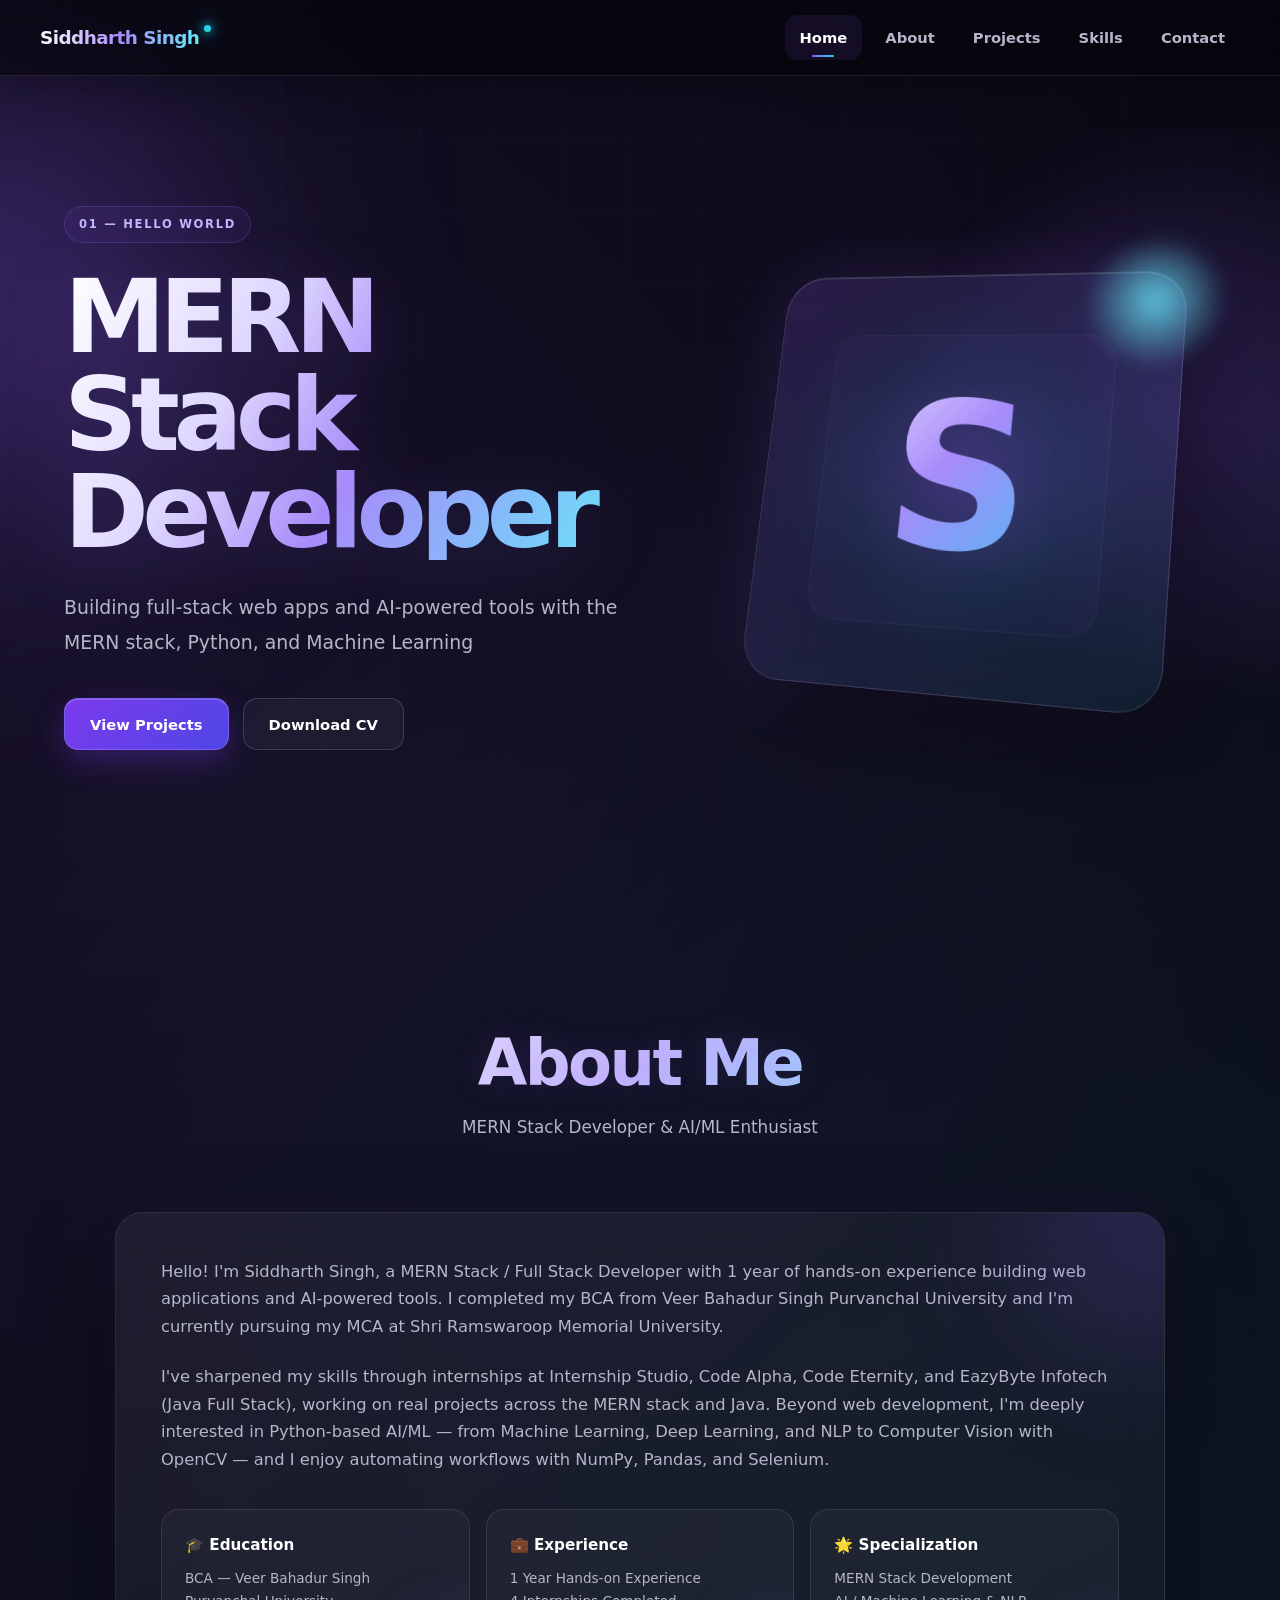
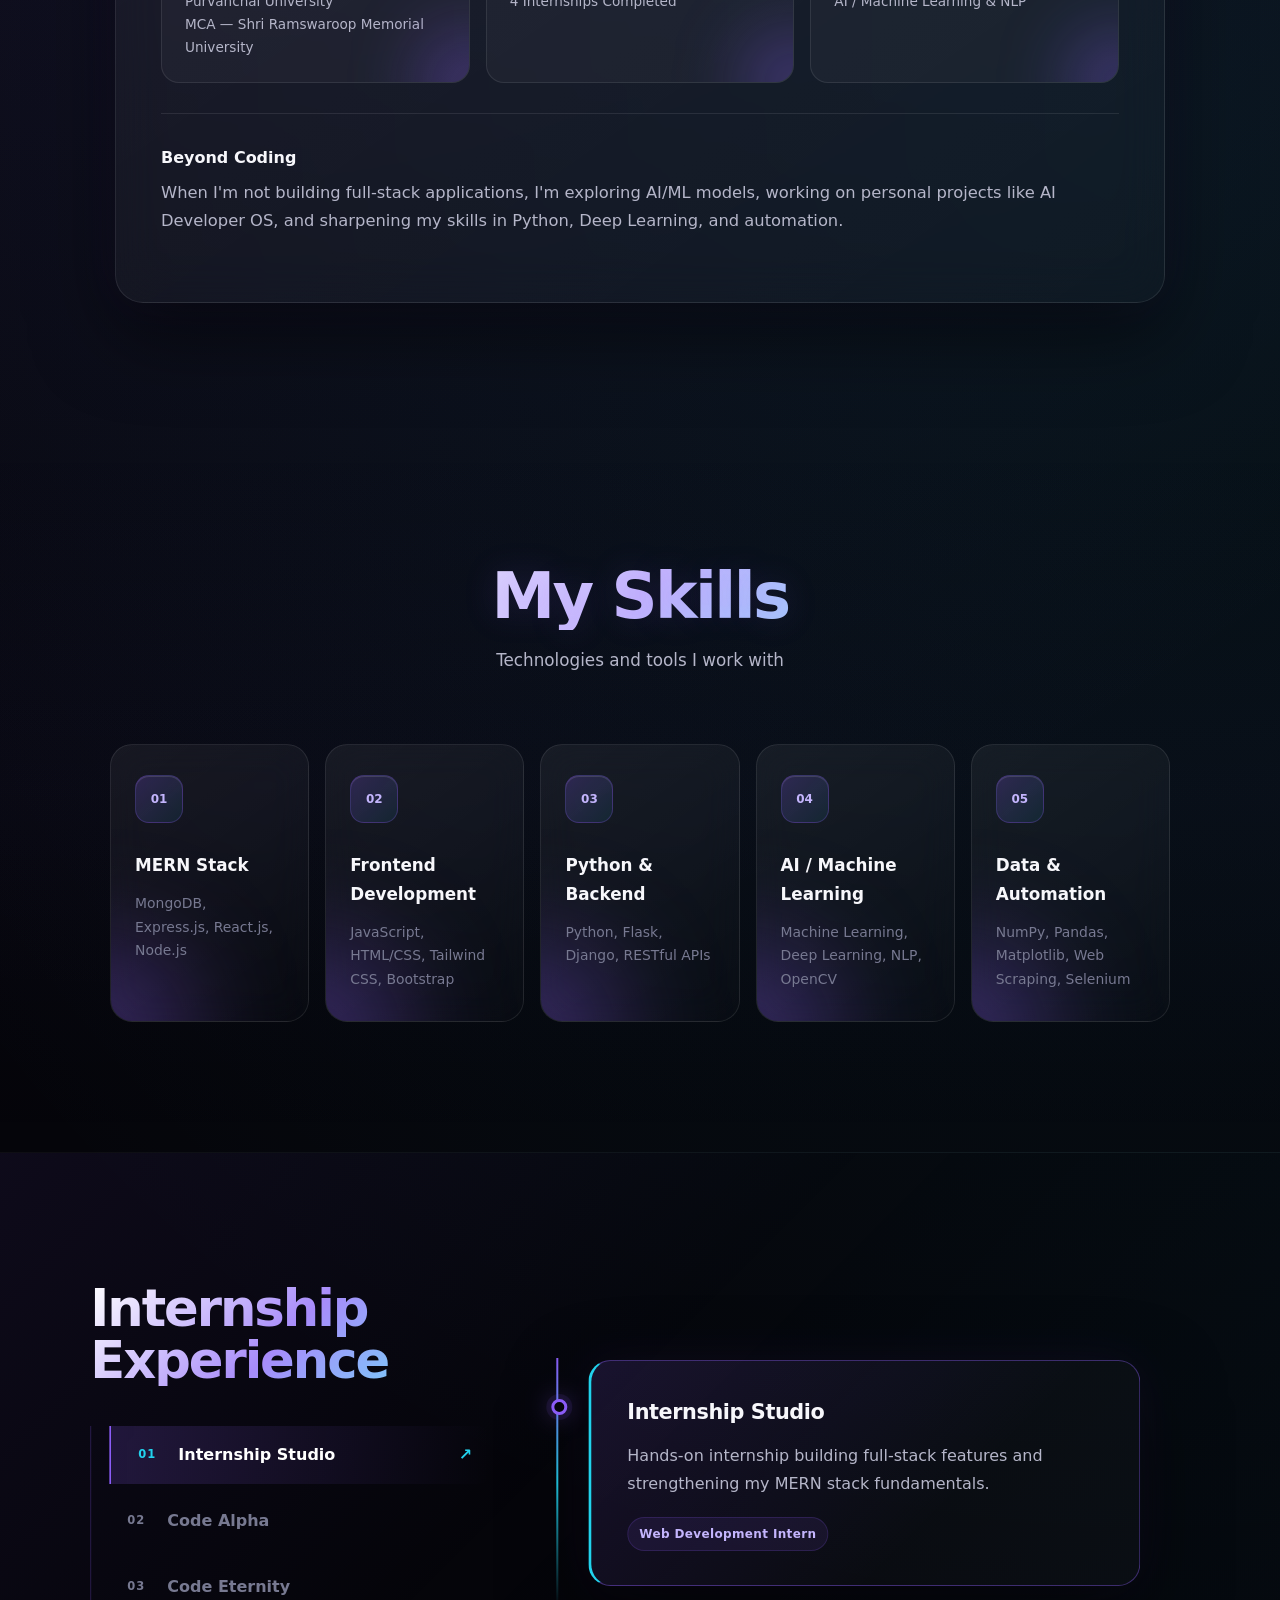
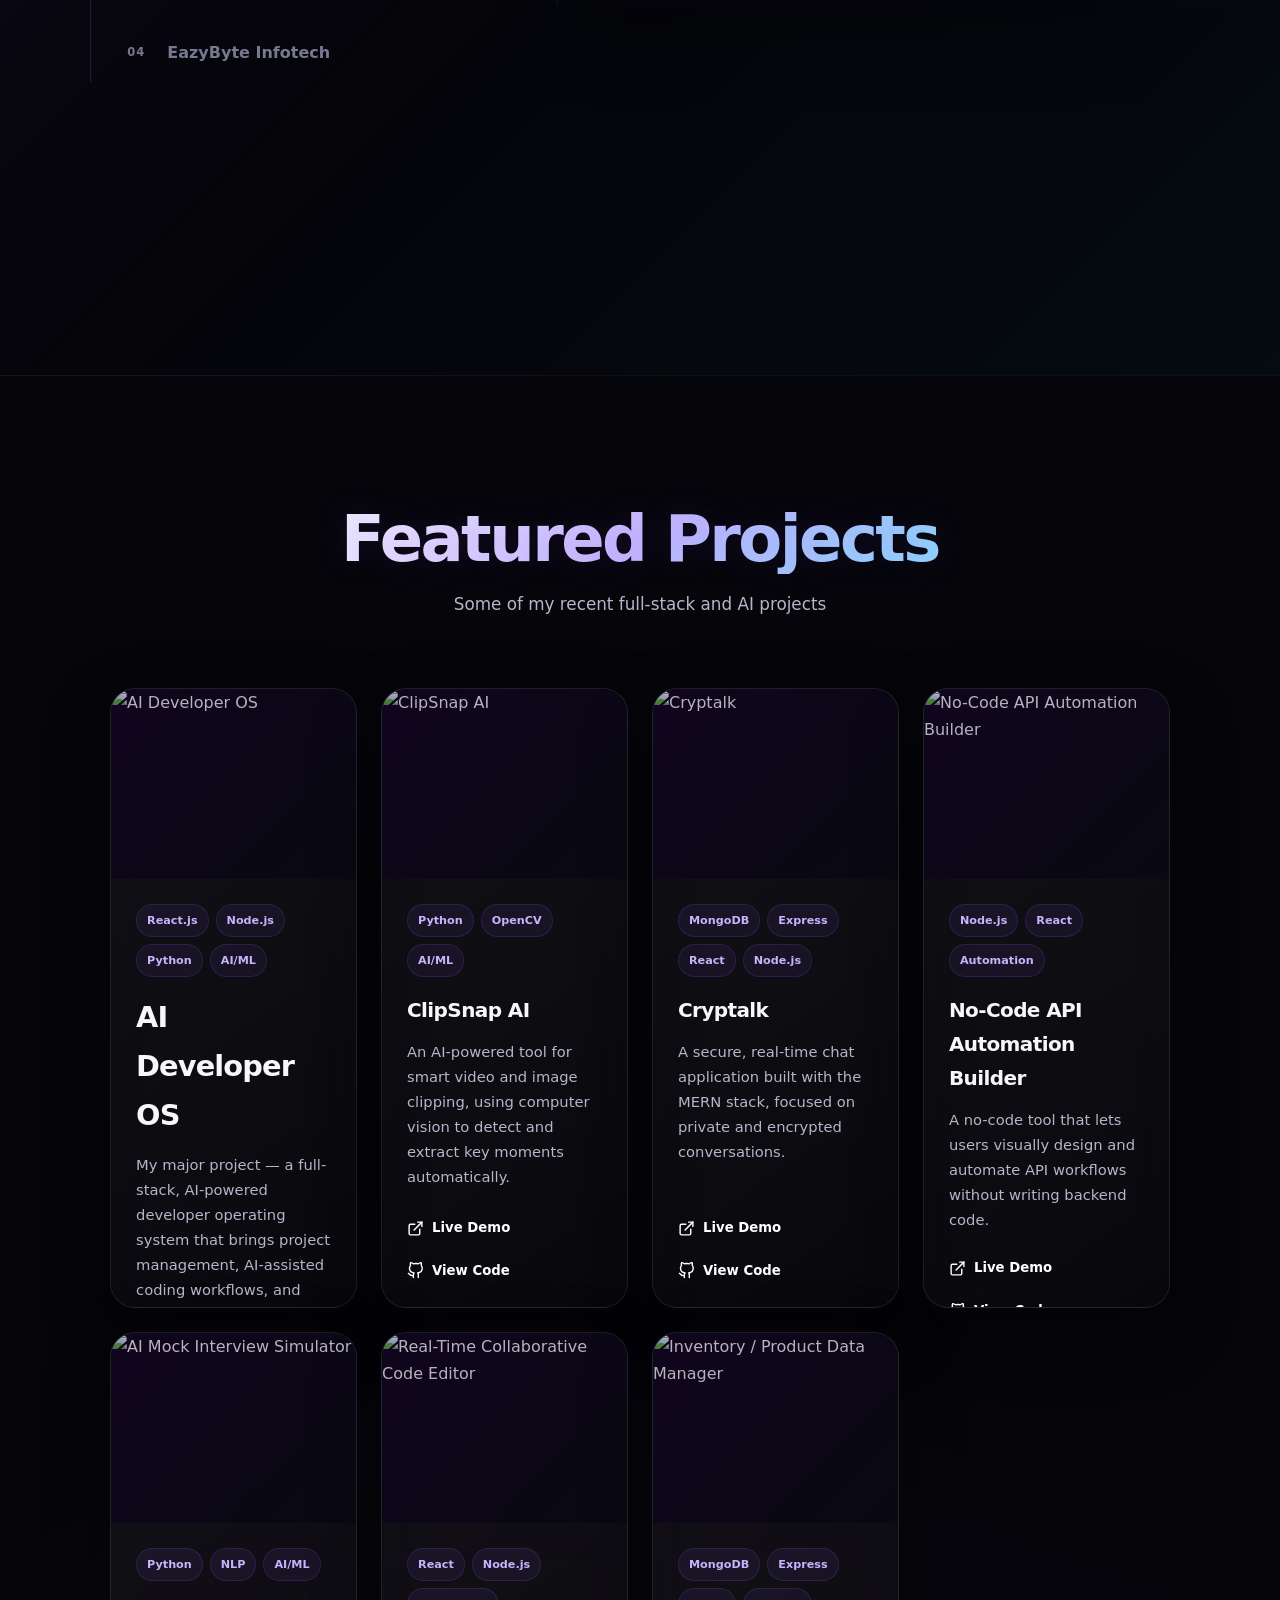
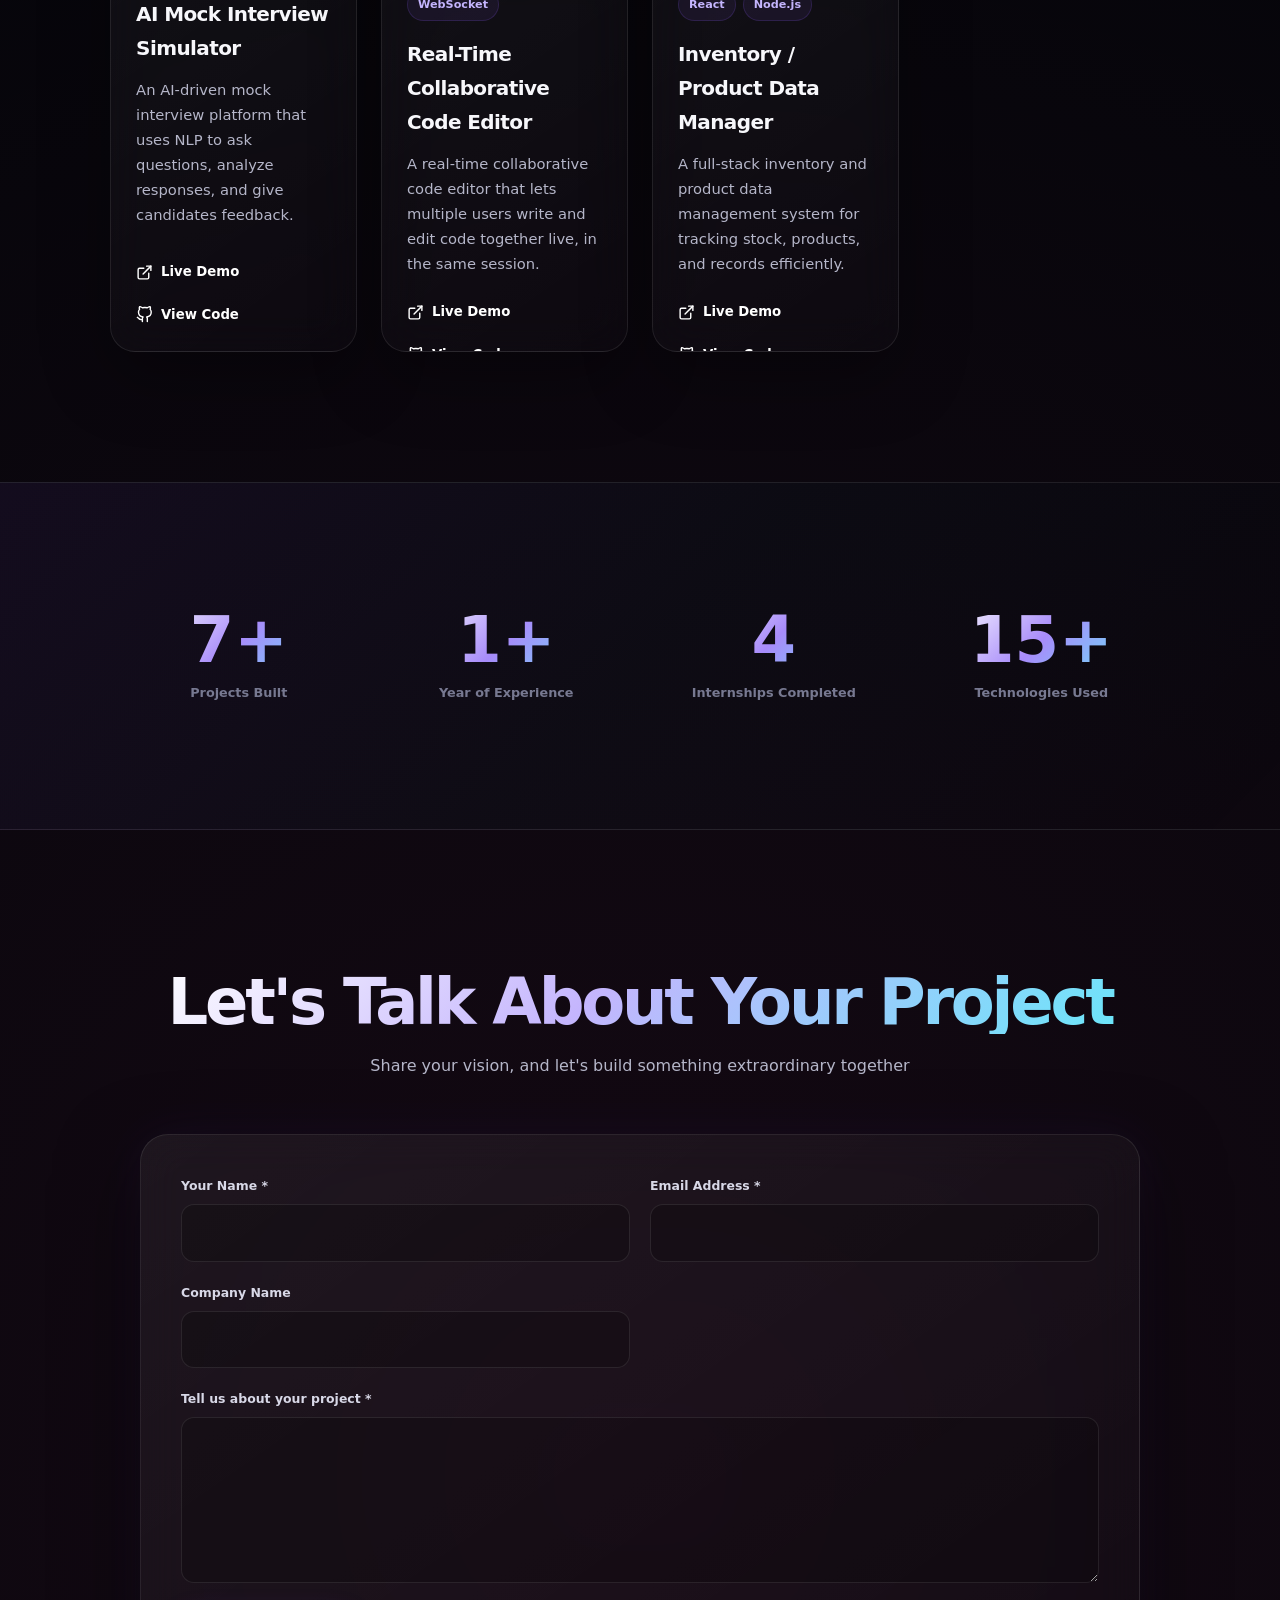
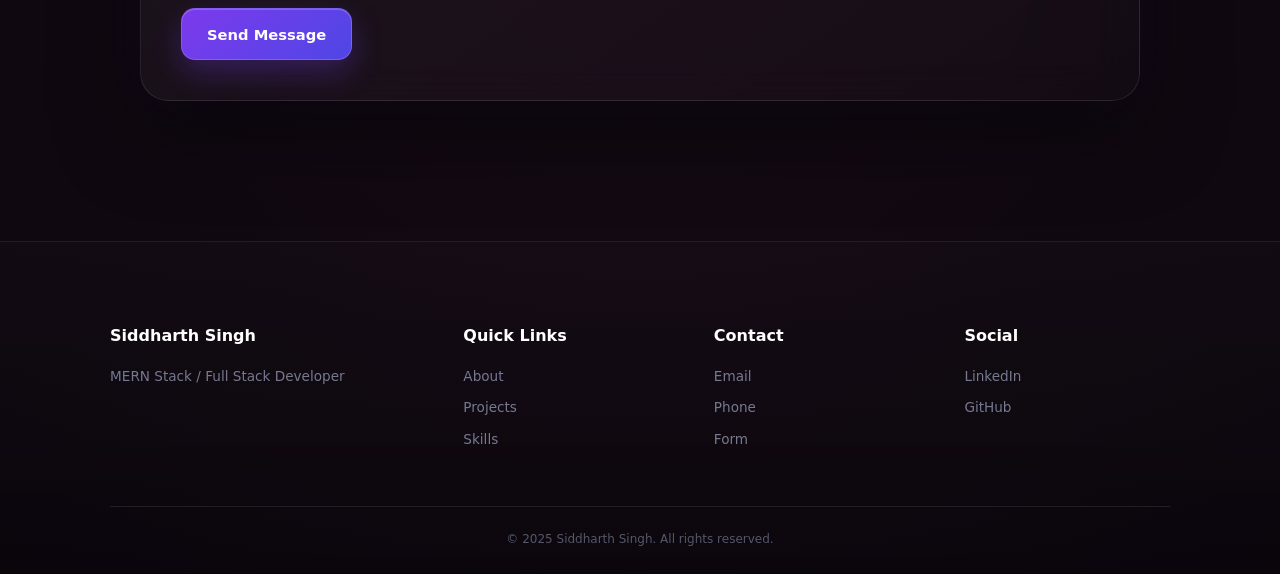
==== index.html @ 0d5cdad7 "Add files via upload" ====
<!DOCTYPE html>
<html lang="en">
<head>
    <meta charset="UTF-8">
    <meta name="viewport" content="width=device-width, initial-scale=1.0">
    <title>Siddharth Singh - MERN Stack Developer Portfolio</title>
    <link rel="stylesheet" href="styles.css">
</head>
<body>
    <!-- Navigation -->
    <nav class="navbar">
        <div class="nav-container">
            <div class="logo">Siddharth Singh</div>
            <button class="menu-toggle" id="menuToggle" aria-label="Toggle navigation menu" aria-controls="navMenu" aria-expanded="false" title="Toggle Menu">
                <span></span>
                <span></span>
                <span></span>
            </button>
            <ul class="nav-menu" id="navMenu">
                <li><a href="#home" class="nav-link">Home</a></li>
                <li><a href="#about" class="nav-link">About</a></li>
                <li><a href="#projects" class="nav-link">Projects</a></li>
                <li><a href="#skills" class="nav-link">Skills</a></li>
                <li><a href="#contact" class="nav-link">Contact</a></li>
            </ul>
        </div>
    </nav>

    <!-- Hero Section -->
    <section id="home" class="hero">
        <div class="hero-content">
            <div class="hero-text">
                <h1>MERN Stack Developer</h1>
                <p class="hero-subtitle">Building full-stack web apps and AI-powered tools with the MERN stack, Python, and Machine Learning</p>
                <div class="hero-buttons">
                    <a href="#projects" class="btn btn-primary">View Projects</a>
                    <a href="mailto:sid123singh123456@gmail.com?subject=CV%20Request" class="btn btn-secondary">Download CV</a>
                </div>
            </div>
            <div class="hero-image">
                <div class="gradient-box"></div>
            </div>
        </div>
    </section>

    <!-- About Section -->
    <section id="about" class="about">
        <div class="section-header">
            <h2>About Me</h2>
            <p>MERN Stack Developer & AI/ML Enthusiast</p>
        </div>
        <div class="about-container">
            <div class="about-content">
                <div class="about-text">
                    <p>Hello! I'm Siddharth Singh, a MERN Stack / Full Stack Developer with 1 year of hands-on experience building web applications and AI-powered tools. I completed my BCA from Veer Bahadur Singh Purvanchal University and I'm currently pursuing my MCA at Shri Ramswaroop Memorial University.</p>

                    <p>I've sharpened my skills through internships at Internship Studio, Code Alpha, Code Eternity, and EazyByte Infotech (Java Full Stack), working on real projects across the MERN stack and Java. Beyond web development, I'm deeply interested in Python-based AI/ML — from Machine Learning, Deep Learning, and NLP to Computer Vision with OpenCV — and I enjoy automating workflows with NumPy, Pandas, and Selenium.</p>

                    <div class="about-highlights">
                        <div class="highlight-item">
                            <h4>🎓 Education</h4>
                            <p>BCA — Veer Bahadur Singh Purvanchal University<br>MCA — Shri Ramswaroop Memorial University</p>
                        </div>
                        <div class="highlight-item">
                            <h4>💼 Experience</h4>
                            <p>1 Year Hands-on Experience<br>4 Internships Completed</p>
                        </div>
                        <div class="highlight-item">
                            <h4>🌟 Specialization</h4>
                            <p>MERN Stack Development<br>AI / Machine Learning & NLP</p>
                        </div>
                    </div>

                    <div class="about-interests">
                        <h4>Beyond Coding</h4>
                        <p>When I'm not building full-stack applications, I'm exploring AI/ML models, working on personal projects like AI Developer OS, and sharpening my skills in Python, Deep Learning, and automation.</p>
                    </div>
                </div>
            </div>
        </div>
    </section>

    <!-- Skills Section -->
    <section id="skills" class="services">
        <div class="section-header">
            <h2>My Skills</h2>
            <p>Technologies and tools I work with</p>
        </div>
        <div class="services-grid">
            <div class="service-card">
                <div class="service-icon">01</div>
                <h3>MERN Stack</h3>
                <p>MongoDB, Express.js, React.js, Node.js</p>
            </div>
            <div class="service-card">
                <div class="service-icon">02</div>
                <h3>Frontend Development</h3>
                <p>JavaScript, HTML/CSS, Tailwind CSS, Bootstrap</p>
            </div>
            <div class="service-card">
                <div class="service-icon">03</div>
                <h3>Python & Backend</h3>
                <p>Python, Flask, Django, RESTful APIs</p>
            </div>
            <div class="service-card">
                <div class="service-icon">04</div>
                <h3>AI / Machine Learning</h3>
                <p>Machine Learning, Deep Learning, NLP, OpenCV</p>
            </div>
            <div class="service-card">
                <div class="service-icon">05</div>
                <h3>Data & Automation</h3>
                <p>NumPy, Pandas, Matplotlib, Web Scraping, Selenium</p>
            </div>
        </div>
    </section>

    <!-- Internship Experience Section -->
    <section id="expertise" class="expertise">
        <div class="expertise-container">
            <div class="expertise-left">
                <h2>Internship Experience</h2>
                <ul class="expertise-list" aria-label="Internship companies">
                    <li class="expertise-item active" data-year="01" role="button" tabindex="0" aria-selected="true">Internship Studio</li>
                    <li class="expertise-item" data-year="02" role="button" tabindex="0" aria-selected="false">Code Alpha</li>
                    <li class="expertise-item" data-year="03" role="button" tabindex="0" aria-selected="false">Code Eternity</li>
                    <li class="expertise-item" data-year="04" role="button" tabindex="0" aria-selected="false">EazyByte Infotech</li>
                </ul>
            </div>
            <div class="expertise-right">
                <div class="timeline">
                    <div class="timeline-item active">
                        <div class="timeline-dot"></div>
                        <div class="timeline-content">
                            <h4>Internship Studio</h4>
                            <p>Hands-on internship building full-stack features and strengthening my MERN stack fundamentals.</p>
                            <span class="timeline-date">Web Development Intern</span>
                        </div>
                    </div>
                    <div class="timeline-item">
                        <div class="timeline-dot"></div>
                        <div class="timeline-content">
                            <h4>Code Alpha</h4>
                            <p>Worked on real-world tasks and projects to strengthen front-end and back-end development skills.</p>
                            <span class="timeline-date">Web Development Intern</span>
                        </div>
                    </div>
                    <div class="timeline-item">
                        <div class="timeline-dot"></div>
                        <div class="timeline-content">
                            <h4>Code Eternity</h4>
                            <p>Contributed to live projects, gaining practical experience with the MERN stack and collaborative development.</p>
                            <span class="timeline-date">Web Development Intern</span>
                        </div>
                    </div>
                    <div class="timeline-item">
                        <div class="timeline-dot"></div>
                        <div class="timeline-content">
                            <h4>EazyByte Infotech</h4>
                            <p>Worked on Java-based full stack development, gaining exposure to enterprise-style application architecture.</p>
                            <span class="timeline-date">Java Full Stack Intern</span>
                        </div>
                    </div>
                </div>
            </div>
        </div>
    </section>

    <!-- Projects Section -->
    <section id="projects" class="projects">
        <div class="section-header">
            <h2>Featured Projects</h2>
            <p>Some of my recent full-stack and AI projects</p>
        </div>
        <div class="projects-grid">
            <div class="featured-projects">
                <article class="project-card featured">
                    <div class="project-image">
                        <img src="https://placehold.co/800x600/150226/4b31b0?text=AI+Developer+OS" alt="AI Developer OS">
                    </div>
                    <div class="project-content">
                        <div class="project-tags">
                            <span class="project-tag">React.js</span>
                            <span class="project-tag">Node.js</span>
                            <span class="project-tag">Python</span>
                            <span class="project-tag">AI/ML</span>
                        </div>
                        <h3>AI Developer OS</h3>
                        <p>My major project — a full-stack, AI-powered developer operating system that brings project management, AI-assisted coding workflows, and automation tools together into one unified developer environment.</p>
                        <div class="project-links">
                            <a href="#" class="project-link">
                                <svg xmlns="http://www.w3.org/2000/svg" viewBox="0 0 24 24" fill="none" stroke="currentColor" stroke-width="2" stroke-linecap="round" stroke-linejoin="round"><path d="M18 13v6a2 2 0 0 1-2 2H5a2 2 0 0 1-2-2V8a2 2 0 0 1 2-2h6"></path><polyline points="15 3 21 3 21 9"></polyline><line x1="10" y1="14" x2="21" y2="3"></line></svg>
                                Live Demo
                            </a>
                            <a href="#" class="project-link">
                                <svg xmlns="http://www.w3.org/2000/svg" viewBox="0 0 24 24" fill="none" stroke="currentColor" stroke-width="2" stroke-linecap="round" stroke-linejoin="round"><path d="M9 19c-5 1.5-5-2.5-7-3m14 6v-3.87a3.37 3.37 0 0 0-.94-2.61c3.14-.35 6.44-1.54 6.44-7A5.44 5.44 0 0 0 20 4.77 5.07 5.07 0 0 0 19.91 1S18.73.65 16 2.48a13.38 13.38 0 0 0-7 0C6.27.65 5.09 1 5.09 1A5.07 5.07 0 0 0 5 4.77a5.44 5.44 0 0 0-1.5 3.78c0 5.42 3.3 6.61 6.44 7A3.37 3.37 0 0 0 9 18.13V22"></path></svg>
                                View Code
                            </a>
                        </div>
                    </div>
                </article>
            </div>

            <div class="regular-projects">
                <article class="project-card">
                    <div class="project-image">
                        <img src="https://placehold.co/600x400/150226/4b31b0?text=ClipSnap+AI" alt="ClipSnap AI">
                    </div>
                    <div class="project-content">
                        <div class="project-tags">
                            <span class="project-tag">Python</span>
                            <span class="project-tag">OpenCV</span>
                            <span class="project-tag">AI/ML</span>
                        </div>
                        <h3>ClipSnap AI</h3>
                        <p>An AI-powered tool for smart video and image clipping, using computer vision to detect and extract key moments automatically.</p>
                        <div class="project-links">
                            <a href="#" class="project-link">
                                <svg xmlns="http://www.w3.org/2000/svg" viewBox="0 0 24 24" fill="none" stroke="currentColor" stroke-width="2" stroke-linecap="round" stroke-linejoin="round"><path d="M18 13v6a2 2 0 0 1-2 2H5a2 2 0 0 1-2-2V8a2 2 0 0 1 2-2h6"></path><polyline points="15 3 21 3 21 9"></polyline><line x1="10" y1="14" x2="21" y2="3"></line></svg>
                                Live Demo
                            </a>
                            <a href="#" class="project-link">
                                <svg xmlns="http://www.w3.org/2000/svg" viewBox="0 0 24 24" fill="none" stroke="currentColor" stroke-width="2" stroke-linecap="round" stroke-linejoin="round"><path d="M9 19c-5 1.5-5-2.5-7-3m14 6v-3.87a3.37 3.37 0 0 0-.94-2.61c3.14-.35 6.44-1.54 6.44-7A5.44 5.44 0 0 0 20 4.77 5.07 5.07 0 0 0 19.91 1S18.73.65 16 2.48a13.38 13.38 0 0 0-7 0C6.27.65 5.09 1 5.09 1A5.07 5.07 0 0 0 5 4.77a5.44 5.44 0 0 0-1.5 3.78c0 5.42 3.3 6.61 6.44 7A3.37 3.37 0 0 0 9 18.13V22"></path></svg>
                                View Code
                            </a>
                        </div>
                    </div>
                </article>

                <article class="project-card">
                    <div class="project-image">
                        <img src="https://placehold.co/600x400/150226/4b31b0?text=Cryptalk" alt="Cryptalk">
                    </div>
                    <div class="project-content">
                        <div class="project-tags">
                            <span class="project-tag">MongoDB</span>
                            <span class="project-tag">Express</span>
                            <span class="project-tag">React</span>
                            <span class="project-tag">Node.js</span>
                        </div>
                        <h3>Cryptalk</h3>
                        <p>A secure, real-time chat application built with the MERN stack, focused on private and encrypted conversations.</p>
                        <div class="project-links">
                            <a href="#" class="project-link">
                                <svg xmlns="http://www.w3.org/2000/svg" viewBox="0 0 24 24" fill="none" stroke="currentColor" stroke-width="2" stroke-linecap="round" stroke-linejoin="round"><path d="M18 13v6a2 2 0 0 1-2 2H5a2 2 0 0 1-2-2V8a2 2 0 0 1 2-2h6"></path><polyline points="15 3 21 3 21 9"></polyline><line x1="10" y1="14" x2="21" y2="3"></line></svg>
                                Live Demo
                            </a>
                            <a href="#" class="project-link">
                                <svg xmlns="http://www.w3.org/2000/svg" viewBox="0 0 24 24" fill="none" stroke="currentColor" stroke-width="2" stroke-linecap="round" stroke-linejoin="round"><path d="M9 19c-5 1.5-5-2.5-7-3m14 6v-3.87a3.37 3.37 0 0 0-.94-2.61c3.14-.35 6.44-1.54 6.44-7A5.44 5.44 0 0 0 20 4.77 5.07 5.07 0 0 0 19.91 1S18.73.65 16 2.48a13.38 13.38 0 0 0-7 0C6.27.65 5.09 1 5.09 1A5.07 5.07 0 0 0 5 4.77a5.44 5.44 0 0 0-1.5 3.78c0 5.42 3.3 6.61 6.44 7A3.37 3.37 0 0 0 9 18.13V22"></path></svg>
                                View Code
                            </a>
                        </div>
                    </div>
                </article>

                <article class="project-card">
                    <div class="project-image">
                        <img src="https://placehold.co/600x400/150226/4b31b0?text=No-Code+API+Builder" alt="No-Code API Automation Builder">
                    </div>
                    <div class="project-content">
                        <div class="project-tags">
                            <span class="project-tag">Node.js</span>
                            <span class="project-tag">React</span>
                            <span class="project-tag">Automation</span>
                        </div>
                        <h3>No-Code API Automation Builder</h3>
                        <p>A no-code tool that lets users visually design and automate API workflows without writing backend code.</p>
                        <div class="project-links">
                            <a href="#" class="project-link">
                                <svg xmlns="http://www.w3.org/2000/svg" viewBox="0 0 24 24" fill="none" stroke="currentColor" stroke-width="2" stroke-linecap="round" stroke-linejoin="round"><path d="M18 13v6a2 2 0 0 1-2 2H5a2 2 0 0 1-2-2V8a2 2 0 0 1 2-2h6"></path><polyline points="15 3 21 3 21 9"></polyline><line x1="10" y1="14" x2="21" y2="3"></line></svg>
                                Live Demo
                            </a>
                            <a href="#" class="project-link">
                                <svg xmlns="http://www.w3.org/2000/svg" viewBox="0 0 24 24" fill="none" stroke="currentColor" stroke-width="2" stroke-linecap="round" stroke-linejoin="round"><path d="M9 19c-5 1.5-5-2.5-7-3m14 6v-3.87a3.37 3.37 0 0 0-.94-2.61c3.14-.35 6.44-1.54 6.44-7A5.44 5.44 0 0 0 20 4.77 5.07 5.07 0 0 0 19.91 1S18.73.65 16 2.48a13.38 13.38 0 0 0-7 0C6.27.65 5.09 1 5.09 1A5.07 5.07 0 0 0 5 4.77a5.44 5.44 0 0 0-1.5 3.78c0 5.42 3.3 6.61 6.44 7A3.37 3.37 0 0 0 9 18.13V22"></path></svg>
                                View Code
                            </a>
                        </div>
                    </div>
                </article>

                <article class="project-card">
                    <div class="project-image">
                        <img src="https://placehold.co/600x400/150226/4b31b0?text=AI+Mock+Interview" alt="AI Mock Interview Simulator">
                    </div>
                    <div class="project-content">
                        <div class="project-tags">
                            <span class="project-tag">Python</span>
                            <span class="project-tag">NLP</span>
                            <span class="project-tag">AI/ML</span>
                        </div>
                        <h3>AI Mock Interview Simulator</h3>
                        <p>An AI-driven mock interview platform that uses NLP to ask questions, analyze responses, and give candidates feedback.</p>
                        <div class="project-links">
                            <a href="#" class="project-link">
                                <svg xmlns="http://www.w3.org/2000/svg" viewBox="0 0 24 24" fill="none" stroke="currentColor" stroke-width="2" stroke-linecap="round" stroke-linejoin="round"><path d="M18 13v6a2 2 0 0 1-2 2H5a2 2 0 0 1-2-2V8a2 2 0 0 1 2-2h6"></path><polyline points="15 3 21 3 21 9"></polyline><line x1="10" y1="14" x2="21" y2="3"></line></svg>
                                Live Demo
                            </a>
                            <a href="#" class="project-link">
                                <svg xmlns="http://www.w3.org/2000/svg" viewBox="0 0 24 24" fill="none" stroke="currentColor" stroke-width="2" stroke-linecap="round" stroke-linejoin="round"><path d="M9 19c-5 1.5-5-2.5-7-3m14 6v-3.87a3.37 3.37 0 0 0-.94-2.61c3.14-.35 6.44-1.54 6.44-7A5.44 5.44 0 0 0 20 4.77 5.07 5.07 0 0 0 19.91 1S18.73.65 16 2.48a13.38 13.38 0 0 0-7 0C6.27.65 5.09 1 5.09 1A5.07 5.07 0 0 0 5 4.77a5.44 5.44 0 0 0-1.5 3.78c0 5.42 3.3 6.61 6.44 7A3.37 3.37 0 0 0 9 18.13V22"></path></svg>
                                View Code
                            </a>
                        </div>
                    </div>
                </article>

                <article class="project-card">
                    <div class="project-image">
                        <img src="https://placehold.co/600x400/150226/4b31b0?text=Collab+Code+Editor" alt="Real-Time Collaborative Code Editor">
                    </div>
                    <div class="project-content">
                        <div class="project-tags">
                            <span class="project-tag">React</span>
                            <span class="project-tag">Node.js</span>
                            <span class="project-tag">WebSocket</span>
                        </div>
                        <h3>Real-Time Collaborative Code Editor</h3>
                        <p>A real-time collaborative code editor that lets multiple users write and edit code together live, in the same session.</p>
                        <div class="project-links">
                            <a href="#" class="project-link">
                                <svg xmlns="http://www.w3.org/2000/svg" viewBox="0 0 24 24" fill="none" stroke="currentColor" stroke-width="2" stroke-linecap="round" stroke-linejoin="round"><path d="M18 13v6a2 2 0 0 1-2 2H5a2 2 0 0 1-2-2V8a2 2 0 0 1 2-2h6"></path><polyline points="15 3 21 3 21 9"></polyline><line x1="10" y1="14" x2="21" y2="3"></line></svg>
                                Live Demo
                            </a>
                            <a href="#" class="project-link">
                                <svg xmlns="http://www.w3.org/2000/svg" viewBox="0 0 24 24" fill="none" stroke="currentColor" stroke-width="2" stroke-linecap="round" stroke-linejoin="round"><path d="M9 19c-5 1.5-5-2.5-7-3m14 6v-3.87a3.37 3.37 0 0 0-.94-2.61c3.14-.35 6.44-1.54 6.44-7A5.44 5.44 0 0 0 20 4.77 5.07 5.07 0 0 0 19.91 1S18.73.65 16 2.48a13.38 13.38 0 0 0-7 0C6.27.65 5.09 1 5.09 1A5.07 5.07 0 0 0 5 4.77a5.44 5.44 0 0 0-1.5 3.78c0 5.42 3.3 6.61 6.44 7A3.37 3.37 0 0 0 9 18.13V22"></path></svg>
                                View Code
                            </a>
                        </div>
                    </div>
                </article>

                <article class="project-card">
                    <div class="project-image">
                        <img src="https://placehold.co/600x400/150226/4b31b0?text=Inventory+Manager" alt="Inventory / Product Data Manager">
                    </div>
                    <div class="project-content">
                        <div class="project-tags">
                            <span class="project-tag">MongoDB</span>
                            <span class="project-tag">Express</span>
                            <span class="project-tag">React</span>
                            <span class="project-tag">Node.js</span>
                        </div>
                        <h3>Inventory / Product Data Manager</h3>
                        <p>A full-stack inventory and product data management system for tracking stock, products, and records efficiently.</p>
                        <div class="project-links">
                            <a href="#" class="project-link">
                                <svg xmlns="http://www.w3.org/2000/svg" viewBox="0 0 24 24" fill="none" stroke="currentColor" stroke-width="2" stroke-linecap="round" stroke-linejoin="round"><path d="M18 13v6a2 2 0 0 1-2 2H5a2 2 0 0 1-2-2V8a2 2 0 0 1 2-2h6"></path><polyline points="15 3 21 3 21 9"></polyline><line x1="10" y1="14" x2="21" y2="3"></line></svg>
                                Live Demo
                            </a>
                            <a href="#" class="project-link">
                                <svg xmlns="http://www.w3.org/2000/svg" viewBox="0 0 24 24" fill="none" stroke="currentColor" stroke-width="2" stroke-linecap="round" stroke-linejoin="round"><path d="M9 19c-5 1.5-5-2.5-7-3m14 6v-3.87a3.37 3.37 0 0 0-.94-2.61c3.14-.35 6.44-1.54 6.44-7A5.44 5.44 0 0 0 20 4.77 5.07 5.07 0 0 0 19.91 1S18.73.65 16 2.48a13.38 13.38 0 0 0-7 0C6.27.65 5.09 1 5.09 1A5.07 5.07 0 0 0 5 4.77a5.44 5.44 0 0 0-1.5 3.78c0 5.42 3.3 6.61 6.44 7A3.37 3.37 0 0 0 9 18.13V22"></path></svg>
                                View Code
                            </a>
                        </div>
                    </div>
                </article>
            </div>
        </div>
    </section>

    <!-- Stats Section -->
    <section class="stats">
        <div class="stats-container">
            <div class="stat-item">
                <h3>7+</h3>
                <p>Projects Built</p>
            </div>
            <div class="stat-item">
                <h3>1+</h3>
                <p>Year of Experience</p>
            </div>
            <div class="stat-item">
                <h3>4</h3>
                <p>Internships Completed</p>
            </div>
            <div class="stat-item">
                <h3>15+</h3>
                <p>Technologies Used</p>
            </div>
        </div>
    </section>

    <!-- Contact Section -->
    <section id="contact" class="contact">
        <div class="contact-container">
            <div class="contact-header">
                <h2>Let's Talk About Your Project</h2>
                <p>Share your vision, and let's build something extraordinary together</p>
            </div>
            <form class="contact-form" id="contactForm">
                <div class="form-group">
                    <label for="name">Your Name *</label>
                    <input type="text" id="name" name="name" required>
                </div>
                <div class="form-group">
                    <label for="email">Email Address *</label>
                    <input type="email" id="email" name="email" required>
                </div>
                <div class="form-group">
                    <label for="company">Company Name</label>
                    <input type="text" id="company" name="company">
                </div>
                <div class="form-group full">
                    <label for="message">Tell us about your project *</label>
                    <textarea id="message" name="message" rows="5" required></textarea>
                </div>
                <button type="submit" class="btn btn-primary">Send Message</button>
            </form>
        </div>
    </section>

    <!-- Footer -->
    <footer class="footer">
        <div class="footer-content">
            <div class="footer-section">
                <h4>Siddharth Singh</h4>
                <p>MERN Stack / Full Stack Developer</p>
            </div>
            <div class="footer-section">
                <h4>Quick Links</h4>
                <ul>
                    <li><a href="#about">About</a></li>
                    <li><a href="#projects">Projects</a></li>
                    <li><a href="#skills">Skills</a></li>
                </ul>
            </div>
            <div class="footer-section">
                <h4>Contact</h4>
                <ul>
                    <li><a href="mailto:sid123singh123456@gmail.com">Email</a></li>
                    <li><a href="tel:+916393256255">Phone</a></li>
                    <li><a href="#contact">Form</a></li>
                </ul>
            </div>
            <div class="footer-section">
                <h4>Social</h4>
                <ul>
                    <li><a href="https://linkedin.com/in/siddharth-singh2989123" target="_blank" rel="noopener noreferrer">LinkedIn</a></li>
                    <li><a href="https://github.com/siddharthsingh123456" target="_blank" rel="noopener noreferrer">GitHub</a></li>
                </ul>
            </div>
        </div>
        <div class="footer-bottom">
            <p>&copy; 2025 Siddharth Singh. All rights reserved.</p>
        </div>
    </footer>

    <!-- Scroll to Top Button -->
    <button class="scroll-to-top" id="scrollToTop">↑</button>

    <script src="script.js"></script>
</body>
</html>
---- styles.css ----
/* =========================================================
   SIDDHARTH SINGH — 3D DEVELOPER PORTFOLIO
   Premium dark glass / futuristic developer aesthetic
   Works directly with the supplied index.html + script.js
   ========================================================= */

/* =========================
   1. ROOT / DESIGN SYSTEM
   ========================= */

:root {
    --bg: #05050a;
    --bg-soft: #090912;
    --surface: rgba(15, 15, 27, 0.72);
    --surface-solid: #10101b;
    --surface-light: rgba(255, 255, 255, 0.055);

    --text: #f7f7fb;
    --text-soft: #b5b6c9;
    --text-muted: #777991;

    --primary: #8b5cf6;
    --primary-light: #a78bfa;
    --secondary: #22d3ee;
    --accent: #ec4899;

    --border: rgba(255, 255, 255, 0.09);
    --border-light: rgba(255, 255, 255, 0.15);

    --glow-purple: rgba(139, 92, 246, 0.35);
    --glow-cyan: rgba(34, 211, 238, 0.25);
    --glow-pink: rgba(236, 72, 153, 0.2);

    --shadow-lg:
        0 30px 80px rgba(0, 0, 0, 0.55),
        0 0 50px rgba(139, 92, 246, 0.08);

    --radius-sm: 12px;
    --radius-md: 20px;
    --radius-lg: 28px;

    --nav-height: 76px;

    --font:
        Inter,
        ui-sans-serif,
        system-ui,
        -apple-system,
        BlinkMacSystemFont,
        "Segoe UI",
        sans-serif;
}

/* =========================
   2. RESET
   ========================= */

* {
    margin: 0;
    padding: 0;
    box-sizing: border-box;
}

html {
    scroll-behavior: smooth;
    scroll-padding-top: 90px;
    overflow-x: hidden;
}

body {
    font-family: var(--font);
    background:
        radial-gradient(
            circle at 10% 10%,
            rgba(139, 92, 246, 0.13),
            transparent 30%
        ),
        radial-gradient(
            circle at 90% 25%,
            rgba(34, 211, 238, 0.08),
            transparent 28%
        ),
        radial-gradient(
            circle at 50% 90%,
            rgba(236, 72, 153, 0.07),
            transparent 28%
        ),
        var(--bg);

    color: var(--text);
    min-height: 100vh;
    overflow-x: hidden;
    line-height: 1.7;
}

body::before {
    content: "";
    position: fixed;
    inset: 0;
    pointer-events: none;
    z-index: -1;

    background-image:
        linear-gradient(
            rgba(255, 255, 255, 0.025) 1px,
            transparent 1px
        ),
        linear-gradient(
            90deg,
            rgba(255, 255, 255, 0.025) 1px,
            transparent 1px
        );

    background-size: 70px 70px;

    mask-image: linear-gradient(
        to bottom,
        black,
        transparent 90%
    );
}

body::after {
    content: "";
    position: fixed;
    width: 420px;
    height: 420px;
    top: 10%;
    left: -220px;

    border-radius: 50%;
    background: var(--glow-purple);
    filter: blur(130px);

    pointer-events: none;
    z-index: -1;

    animation: ambientFloat 12s ease-in-out infinite alternate;
}

::selection {
    background: rgba(139, 92, 246, 0.4);
    color: white;
}

a {
    color: inherit;
    text-decoration: none;
}

button,
input,
textarea {
    font: inherit;
}

button {
    cursor: pointer;
}

img {
    display: block;
    width: 100%;
    max-width: 100%;
}

/* =========================
   3. GLOBAL SECTION
   ========================= */

section {
    position: relative;
    width: 100%;
}

.section-header {
    width: min(1100px, 90%);
    margin: 0 auto 70px;
    text-align: center;
}

.section-header h2 {
    font-size: clamp(2rem, 5vw, 4rem);
    line-height: 1.05;
    font-weight: 800;
    letter-spacing: -0.04em;

    background: linear-gradient(
        135deg,
        #ffffff 10%,
        #c4b5fd 50%,
        #67e8f9 100%
    );

    -webkit-background-clip: text;
    background-clip: text;
    color: transparent;

    text-shadow:
        0 0 35px rgba(139, 92, 246, 0.15);
}

.section-header p {
    margin-top: 16px;
    color: var(--text-soft);
    font-size: 1.05rem;
}

/* =========================
   4. NAVBAR
   ========================= */

.navbar {
    position: fixed;
    top: 0;
    left: 0;
    width: 100%;
    height: var(--nav-height);

    z-index: 1000;

    background: rgba(5, 5, 10, 0.58);
    backdrop-filter: blur(22px);
    -webkit-backdrop-filter: blur(22px);

    border-bottom: 1px solid var(--border);

    box-shadow:
        0 10px 40px rgba(0, 0, 0, 0.25);
}

.nav-container {
    width: min(1200px, calc(100% - 32px));
    height: 100%;
    margin: auto;

    display: flex;
    align-items: center;
    justify-content: space-between;
}

.logo {
    position: relative;

    flex-shrink: 0;

    font-size: 1.15rem;
    font-weight: 800;
    letter-spacing: -0.03em;

    background: linear-gradient(
        90deg,
        #ffffff,
        #a78bfa,
        #67e8f9
    );

    -webkit-background-clip: text;
    background-clip: text;
    color: transparent;
}

.logo::after {
    content: "";
    position: absolute;

    width: 7px;
    height: 7px;

    right: -12px;
    top: 3px;

    border-radius: 50%;
    background: var(--secondary);

    box-shadow:
        0 0 10px var(--secondary),
        0 0 20px var(--secondary);

    animation: pulseDot 2s infinite;
}

.nav-menu {
    display: flex;
    align-items: center;
    gap: 8px;

    list-style: none;
}

.nav-link {
    position: relative;
    display: block;

    padding: 10px 15px;

    color: var(--text-soft);
    font-size: 0.92rem;
    font-weight: 600;

    border-radius: 12px;

    transition:
        color 0.3s ease,
        background 0.3s ease,
        transform 0.3s ease;
}

.nav-link::before {
    content: "";
    position: absolute;

    left: 50%;
    bottom: 3px;

    width: 0;
    height: 2px;

    transform: translateX(-50%);

    background: linear-gradient(
        90deg,
        var(--primary),
        var(--secondary)
    );

    border-radius: 10px;

    transition: width 0.3s ease;
}

.nav-link:hover,
.nav-link.active {
    color: white;
    background: rgba(139, 92, 246, 0.09);
}

.nav-link:hover::before,
.nav-link.active::before {
    width: 22px;
}

.nav-link:focus-visible,
.menu-toggle:focus-visible {
    outline: 2px solid var(--secondary);
    outline-offset: 3px;
}

.menu-toggle {
    display: none;

    flex-shrink: 0;

    width: 45px;
    height: 45px;

    border: 1px solid var(--border);
    border-radius: 12px;

    background: rgba(255, 255, 255, 0.04);

    flex-direction: column;
    align-items: center;
    justify-content: center;
    gap: 5px;
}

.menu-toggle span {
    width: 21px;
    height: 2px;

    border-radius: 5px;

    background: white;

    transition: transform 0.3s ease;
}

.menu-toggle.active span:nth-child(1) {
    transform: translateY(7px) rotate(45deg);
}

.menu-toggle.active span:nth-child(2) {
    opacity: 0;
}

.menu-toggle.active span:nth-child(3) {
    transform: translateY(-7px) rotate(-45deg);
}

/* =========================
   5. HERO
   ========================= */

.hero {
    min-height: 100vh;

    display: flex;
    align-items: center;

    padding:
        calc(var(--nav-height) + 80px)
        5%
        100px;

    overflow: hidden;
}

.hero::before {
    content: "";
    position: absolute;

    width: 650px;
    height: 650px;

    right: -250px;
    top: 10%;

    border-radius: 50%;

    background:
        radial-gradient(
            circle,
            rgba(139, 92, 246, 0.25),
            transparent 65%
        );

    filter: blur(15px);

    animation: heroOrb 9s ease-in-out infinite alternate;
}

.hero-content {
    width: min(1200px, 100%);
    margin: auto;

    display: grid;
    grid-template-columns: 1.05fr 0.95fr;
    align-items: center;
    gap: 70px;
}

.hero-text {
    position: relative;
    z-index: 2;
}

.hero-text::before {
    content: "01 — HELLO WORLD";

    display: inline-flex;

    padding: 8px 14px;
    margin-bottom: 25px;

    border: 1px solid rgba(139, 92, 246, 0.25);
    border-radius: 100px;

    background: rgba(139, 92, 246, 0.07);

    color: #c4b5fd;

    font-size: 0.72rem;
    font-weight: 800;
    letter-spacing: 0.15em;
}

.hero h1 {
    max-width: 850px;

    font-size: clamp(3.3rem, 8vw, 7.4rem);
    line-height: 0.95;

    font-weight: 900;
    letter-spacing: -0.065em;

    background:
        linear-gradient(
            120deg,
            #ffffff 0%,
            #ddd6fe 32%,
            #a78bfa 55%,
            #67e8f9 100%
        );

    -webkit-background-clip: text;
    background-clip: text;
    color: transparent;

    filter:
        drop-shadow(0 15px 35px rgba(139, 92, 246, 0.18));
}

.hero-subtitle {
    max-width: 680px;

    margin-top: 30px;

    color: var(--text-soft);

    font-size: clamp(1rem, 2vw, 1.18rem);
    line-height: 1.85;
}

.hero-buttons {
    display: flex;
    flex-wrap: wrap;
    gap: 14px;

    margin-top: 38px;
}

/* =========================
   BUTTONS
   ========================= */

.btn {
    position: relative;

    display: inline-flex;
    align-items: center;
    justify-content: center;

    min-height: 52px;

    padding: 0 25px;

    border-radius: 14px;

    font-weight: 700;
    font-size: 0.92rem;

    overflow: hidden;

    transition:
        transform 0.3s ease,
        box-shadow 0.3s ease,
        border-color 0.3s ease;
}

.btn::before {
    content: "";

    position: absolute;
    inset: -2px;

    background: linear-gradient(
        120deg,
        transparent,
        rgba(255, 255, 255, 0.22),
        transparent
    );

    transform: translateX(-120%);

    transition: transform 0.6s ease;
}

.btn:hover::before {
    transform: translateX(120%);
}

.btn:hover {
    transform: translateY(-4px);
}

.btn-primary {
    color: white;

    border: 1px solid rgba(167, 139, 250, 0.4);

    background:
        linear-gradient(
            135deg,
            #7c3aed,
            #4f46e5
        );

    box-shadow:
        0 12px 30px rgba(124, 58, 237, 0.3),
        inset 0 1px 0 rgba(255, 255, 255, 0.18);
}

.btn-primary:hover {
    box-shadow:
        0 20px 50px rgba(124, 58, 237, 0.42),
        0 0 30px rgba(139, 92, 246, 0.25);
}

.btn-secondary {
    color: white;

    border: 1px solid var(--border-light);

    background: rgba(255, 255, 255, 0.045);

    backdrop-filter: blur(12px);
}

.btn-secondary:hover {
    border-color: rgba(103, 232, 249, 0.4);

    box-shadow:
        0 15px 40px rgba(34, 211, 238, 0.12);
}

/* =========================
   HERO 3D VISUAL
   ========================= */

.hero-image {
    position: relative;

    min-height: 510px;

    display: flex;
    align-items: center;
    justify-content: center;

    perspective: 1200px;
}

.hero-image::before {
    content: "";

    position: absolute;

    width: 360px;
    height: 360px;

    border-radius: 50%;

    background:
        radial-gradient(
            circle,
            rgba(139, 92, 246, 0.35),
            rgba(34, 211, 238, 0.08) 45%,
            transparent 70%
        );

    filter: blur(15px);

    animation:
        orbPulse 5s ease-in-out infinite,
        orbRotate 15s linear infinite;
}

.gradient-box {
    position: relative;

    width: min(430px, 85vw);
    aspect-ratio: 1;

    border-radius: 42px;

    transform:
        rotateY(-18deg)
        rotateX(12deg)
        rotateZ(2deg);

    background:
        linear-gradient(
            135deg,
            rgba(139, 92, 246, 0.2),
            rgba(34, 211, 238, 0.08)
        );

    border: 1px solid rgba(255, 255, 255, 0.12);

    box-shadow:
        30px 35px 80px rgba(0, 0, 0, 0.55),
        0 0 80px rgba(139, 92, 246, 0.2),
        inset 0 1px 0 rgba(255, 255, 255, 0.15);

    backdrop-filter: blur(20px);

    transform-style: preserve-3d;

    animation: floatingCard 7s ease-in-out infinite;
}

.gradient-box::before {
    content: "S";

    position: absolute;

    inset: 15%;

    display: flex;
    align-items: center;
    justify-content: center;

    border-radius: 30px;

    font-size: clamp(8rem, 17vw, 13rem);
    font-weight: 900;

    color: transparent;

    background:
        linear-gradient(
            135deg,
            #ffffff,
            #a78bfa 45%,
            #22d3ee
        );

    -webkit-background-clip: text;
    background-clip: text;

    border: 1px solid rgba(255, 255, 255, 0.05);

    box-shadow:
        inset 0 0 70px rgba(139, 92, 246, 0.08);
}

.gradient-box::after {
    content: "";

    position: absolute;

    width: 140px;
    height: 140px;

    right: -40px;
    top: -40px;

    border-radius: 50%;

    background:
        radial-gradient(
            circle,
            rgba(103, 232, 249, 0.8),
            transparent 70%
        );

    filter: blur(8px);

    transform: translateZ(80px);

    animation: smallOrb 4s ease-in-out infinite alternate;
}

/* =========================
   6. ABOUT
   ========================= */

.about {
    padding: 130px 5%;
}

.about-container {
    width: min(1050px, 92%);
    margin: auto;
}

.about-content {
    position: relative;

    padding: 45px;

    border: 1px solid var(--border);
    border-radius: var(--radius-lg);

    background:
        linear-gradient(
            145deg,
            rgba(255, 255, 255, 0.055),
            rgba(255, 255, 255, 0.018)
        );

    backdrop-filter: blur(22px);

    box-shadow: var(--shadow-lg);

    transform-style: preserve-3d;

    overflow: hidden;
}

.about-content::before {
    content: "";

    position: absolute;

    width: 260px;
    height: 260px;

    right: -120px;
    top: -120px;

    border-radius: 50%;

    background: rgba(139, 92, 246, 0.18);

    filter: blur(70px);
}

.about-text p {
    color: var(--text-soft);
    font-size: 1.02rem;

    margin-bottom: 22px;
}

.about-highlights {
    display: grid;
    grid-template-columns: repeat(3, 1fr);

    gap: 16px;

    margin-top: 35px;
}

.highlight-item {
    position: relative;

    padding: 23px;

    border-radius: 18px;

    background: rgba(255, 255, 255, 0.035);
    border: 1px solid var(--border);

    transition:
        transform 0.35s ease,
        border-color 0.35s ease,
        background 0.35s ease;

    overflow: hidden;
}

.highlight-item::before {
    content: "";

    position: absolute;

    width: 100px;
    height: 100px;

    right: -50px;
    bottom: -50px;

    border-radius: 50%;

    background: var(--glow-purple);
    filter: blur(35px);
}

.highlight-item:hover {
    transform:
        translateY(-8px)
        rotateX(3deg);

    border-color: rgba(139, 92, 246, 0.35);

    background: rgba(139, 92, 246, 0.07);
}

.highlight-item h4 {
    margin-bottom: 8px;

    font-size: 0.95rem;
    color: white;
}

.highlight-item p {
    margin: 0;

    font-size: 0.85rem;
    line-height: 1.7;
}

.about-interests {
    margin-top: 30px;

    padding-top: 30px;

    border-top: 1px solid var(--border);
}

.about-interests h4 {
    margin-bottom: 8px;
}

/* =========================
   7. SKILLS
   ========================= */

.services {
    padding: 130px 5%;

    background:
        linear-gradient(
            180deg,
            transparent,
            rgba(139, 92, 246, 0.025),
            transparent
        );
}

.services-grid {
    width: min(1150px, 92%);
    margin: auto;

    display: grid;
    grid-template-columns: repeat(5, 1fr);

    gap: 16px;
}

.service-card {
    position: relative;

    min-height: 250px;

    padding: 30px 24px;

    border: 1px solid var(--border);
    border-radius: 22px;

    background:
        linear-gradient(
            145deg,
            rgba(255, 255, 255, 0.06),
            rgba(255, 255, 255, 0.015)
        );

    backdrop-filter: blur(18px);

    overflow: hidden;

    transform-style: preserve-3d;

    transition:
        transform 0.45s cubic-bezier(0.2, 0.8, 0.2, 1),
        border-color 0.3s ease,
        box-shadow 0.4s ease;
}

.service-card::before {
    content: "";

    position: absolute;

    width: 180px;
    height: 180px;

    left: -100px;
    bottom: -100px;

    border-radius: 50%;

    background: var(--glow-purple);

    filter: blur(55px);

    transition: transform 0.5s ease;
}

.service-card::after {
    content: "";

    position: absolute;

    inset: 0;

    background:
        linear-gradient(
            120deg,
            transparent 20%,
            rgba(255, 255, 255, 0.08),
            transparent 80%
        );

    transform: translateX(-120%);

    transition: transform 0.7s ease;
}

.service-card:hover {
    transform:
        translateY(-14px)
        rotateX(5deg)
        rotateY(-4deg);

    border-color: rgba(139, 92, 246, 0.4);

    box-shadow:
        0 25px 60px rgba(0, 0, 0, 0.4),
        0 0 40px rgba(139, 92, 246, 0.1);
}

.service-card:hover::before {
    transform: scale(1.5);
}

.service-card:hover::after {
    transform: translateX(120%);
}

.service-icon {
    position: relative;
    z-index: 1;

    width: 48px;
    height: 48px;

    display: flex;
    align-items: center;
    justify-content: center;

    margin-bottom: 28px;

    border-radius: 14px;

    background:
        linear-gradient(
            135deg,
            rgba(139, 92, 246, 0.22),
            rgba(34, 211, 238, 0.08)
        );

    border: 1px solid rgba(139, 92, 246, 0.25);

    color: #c4b5fd;

    font-size: 0.75rem;
    font-weight: 800;

    box-shadow:
        inset 0 1px rgba(255, 255, 255, 0.12);
}

.service-card h3 {
    position: relative;
    z-index: 1;

    margin-bottom: 12px;

    font-size: 1.05rem;
}

.service-card p {
    position: relative;
    z-index: 1;

    color: var(--text-muted);

    font-size: 0.87rem;
    line-height: 1.7;
}

/* =========================
   8. EXPERIENCE
   ========================= */

.expertise {
    overflow: hidden;
    width: 100%;
    min-height: calc(100svh - var(--nav-height));
    padding: 130px 5%;

    background:
        linear-gradient(
            135deg,
            rgba(139, 92, 246, 0.07),
            transparent 42%,
            rgba(34, 211, 238, 0.035)
        );

    border-top: 1px solid rgba(255, 255, 255, 0.04);
    border-bottom: 1px solid rgba(255, 255, 255, 0.04);
}

.expertise-container {
    position: relative;
    width: min(1150px, 92%);
    margin: auto;

    display: grid;
    grid-template-columns: 0.8fr 1.2fr;
    align-items: start;

    gap: 70px;
}

.expertise-left,
.expertise-right {
    min-width: 0;
    width: 100%;
    align-self: center;
    transform: translateX(-5%);
}

.expertise-left {
    position: sticky;
    top: calc(var(--nav-height) + 36px);
}

.expertise-left h2 {
    font-size: clamp(2rem, 4vw, 3.5rem);

    line-height: 1;

    letter-spacing: -0.04em;

    background:
        linear-gradient(
            135deg,
            white,
            #a78bfa,
            #67e8f9
        );

    -webkit-background-clip: text;
    background-clip: text;
    color: transparent;
}

.expertise-list {
    list-style: none;

    margin-top: 40px;

    padding-left: 14px;

    border-left: 1px solid rgba(139, 92, 246, 0.25);

    display: flex;
    flex-direction: column;
    gap: 8px;
}

.expertise-item {
    position: relative;

    display: flex;
    align-items: center;
    min-height: 58px;

    padding: 14px 18px 14px 20px;

    border-left: 2px solid transparent;

    border-radius: 0 12px 12px 0;

    color: var(--text-muted);

    font-weight: 600;

    cursor: pointer;

    transition:
        color 0.3s ease,
        background 0.3s ease,
        padding 0.3s ease,
        border-color 0.3s ease,
        transform 0.3s ease;
}

.expertise-item::before {
    content: attr(data-year);
    min-width: 28px;
    margin-right: 12px;

    color: var(--text-muted);
    font-size: 0.72rem;
    font-weight: 800;
    letter-spacing: 0.08em;
    transition: color 0.3s ease;
}

.expertise-item::after {
    content: "↗";
    margin-left: auto;

    color: var(--text-muted);
    opacity: 0;
    transform: translate(-6px, 6px);
    transition: opacity 0.3s ease, transform 0.3s ease, color 0.3s ease;
}

.expertise-item:hover,
.expertise-item.active {
    color: white;

    padding-left: 27px;

    background:
        linear-gradient(
            90deg,
            rgba(139, 92, 246, 0.18),
            transparent
        );

    border-left-color: var(--primary);
    transform: translateX(4px);
}

.expertise-item:hover::after,
.expertise-item.active::after {
    opacity: 1;
    color: var(--secondary);
    transform: translate(0, 0);
}

.expertise-item:hover::before,
.expertise-item.active::before {
    color: var(--secondary);
}

.expertise-item:focus-visible {
    outline: 2px solid var(--secondary);
    outline-offset: 4px;
}

.timeline {
    position: relative;

    padding: 12px 0 12px 42px;
}

.timeline::before {
    content: "";

    position: absolute;

    left: 10px;
    top: 10px;
    bottom: 10px;

    width: 2px;

    background:
        linear-gradient(
            to bottom,
            var(--primary),
            var(--secondary),
            transparent
        );
}

.timeline-item {
    position: relative;

    display: none;

    padding: 34px 36px;

    margin-bottom: 20px;

    border-radius: 22px;

    background:
        linear-gradient(
            145deg,
            rgba(255, 255, 255, 0.055),
            rgba(255, 255, 255, 0.018)
        );

    border: 1px solid var(--border);

    border-left: 3px solid rgba(139, 92, 246, 0.55);

    box-shadow: var(--shadow-lg);

    animation: timelineIn 0.45s ease forwards;
}

.timeline-item.active {
    display: block;

    border-color: rgba(139, 92, 246, 0.4);
    border-left-color: var(--secondary);

    background:
        linear-gradient(
            135deg,
            rgba(139, 92, 246, 0.15),
            rgba(255, 255, 255, 0.025) 65%
        );
}

.timeline-dot {
    position: absolute;

    left: -40px;
    top: 38px;

    width: 16px;
    height: 16px;

    border-radius: 50%;

    background: var(--bg);

    border: 3px solid var(--primary);

    box-shadow:
        0 0 0 5px rgba(139, 92, 246, 0.1),
        0 0 25px rgba(139, 92, 246, 0.55);
}

.timeline-content h4 {
    font-size: 1.3rem;

    letter-spacing: -0.02em;
}

.timeline-content p {
    margin-top: 12px;

    color: var(--text-soft);
}

.timeline-date {
    display: inline-flex;

    margin-top: 20px;

    padding: 6px 11px;

    border-radius: 100px;

    color: #c4b5fd;

    background: rgba(139, 92, 246, 0.09);

    border: 1px solid rgba(139, 92, 246, 0.18);

    font-size: 0.75rem;
    font-weight: 700;

    letter-spacing: 0.03em;
}

/* =========================
   9. PROJECTS
   ========================= */

.projects {
    padding: 130px 5%;
}

.projects-grid {
    width: min(1200px, 92%);
    margin: auto;

    display: grid;
    grid-template-columns: repeat(4, minmax(0, 1fr));
    grid-auto-rows: 620px;
    gap: 24px;
}

.featured-projects {
    display: contents;
}

.regular-projects {
    display: contents;
}

.project-card {
    position: relative;

    min-width: 0;
    height: 100%;

    display: flex;
    flex-direction: column;

    overflow: hidden;

    border-radius: 25px;

    border: 1px solid var(--border);

    background:
        linear-gradient(
            145deg,
            rgba(255, 255, 255, 0.055),
            rgba(255, 255, 255, 0.015)
        );

    backdrop-filter: blur(20px);

    box-shadow:
        0 25px 70px rgba(0, 0, 0, 0.32);

    transform-style: preserve-3d;

    transition:
        transform 0.45s cubic-bezier(0.2, 0.8, 0.2, 1),
        border-color 0.35s ease,
        box-shadow 0.35s ease;
}

.project-card:hover {
    transform:
        translateY(-12px)
        rotateX(2deg)
        rotateY(-1deg);

    border-color: rgba(139, 92, 246, 0.35);

    box-shadow:
        0 35px 90px rgba(0, 0, 0, 0.5),
        0 0 50px rgba(139, 92, 246, 0.08);
}

.project-image {
    position: relative;

    flex: 0 0 190px;

    overflow: hidden;

    background:
        linear-gradient(
            135deg,
            #10051e,
            #090912
        );
}

.featured .project-image,
.regular-projects .project-image {
    height: auto;
}

.project-image::after {
    content: "";

    position: absolute;
    inset: 0;

    background:
        linear-gradient(
            120deg,
            transparent 20%,
            rgba(255, 255, 255, 0.09),
            transparent 80%
        );

    transform: translateX(-120%);

    transition: transform 0.8s ease;
}

.project-card:hover .project-image::after {
    transform: translateX(120%);
}

.project-image img {
    width: 100%;
    height: 100%;

    object-fit: cover;

    opacity: 0.72;

    transition:
        transform 0.8s ease,
        opacity 0.5s ease;
}

.project-card:hover .project-image img {
    transform: scale(1.06);
    opacity: 0.88;
}

.project-content {
    display: flex;
    flex: 1;
    flex-direction: column;

    padding: 25px;
}

.project-tags {
    display: flex;
    flex-wrap: wrap;

    gap: 7px;

    margin-bottom: 16px;
}

.project-tag {
    padding: 6px 10px;

    border-radius: 100px;

    background: rgba(139, 92, 246, 0.08);

    border: 1px solid rgba(139, 92, 246, 0.18);

    color: #c4b5fd;

    font-size: 0.7rem;
    font-weight: 700;
}

.project-content h3 {
    font-size: clamp(1.3rem, 3vw, 1.8rem);

    letter-spacing: -0.03em;
}

.project-content p {
    max-width: 850px;

    margin-top: 12px;

    color: var(--text-soft);

    font-size: 0.92rem;
}

.project-links {
    display: flex;
    flex-wrap: wrap;

    gap: 20px;

    margin-top: 25px;
}

.project-content .project-links {
    margin-top: auto;
    padding-top: 25px;
}

.project-link {
    display: inline-flex;
    align-items: center;
    gap: 8px;

    color: white;

    font-size: 0.83rem;
    font-weight: 700;

    transition:
        color 0.3s ease,
        transform 0.3s ease;
}

.project-link:hover {
    color: #a78bfa;
    transform: translateX(4px);
}

.project-link svg {
    width: 17px;
    height: 17px;
}

.regular-projects .project-content h3 {
    font-size: 1.25rem;
}

/* =========================
   10. STATS
   ========================= */

.stats {
    padding: 100px 5%;

    background:
        linear-gradient(
            135deg,
            rgba(139, 92, 246, 0.07),
            rgba(34, 211, 238, 0.025),
            transparent
        );

    border-top: 1px solid var(--border);
    border-bottom: 1px solid var(--border);
}

.stats-container {
    width: min(1050px, 92%);
    margin: auto;

    display: grid;
    grid-template-columns: repeat(4, 1fr);

    gap: 20px;
}

.stat-item {
    text-align: center;

    padding: 25px;

    border-radius: 20px;

    transition:
        transform 0.3s ease,
        background 0.3s ease;
}

.stat-item:hover {
    transform: translateY(-7px);
    background: rgba(255, 255, 255, 0.025);
}

.stat-item h3 {
    font-size: clamp(2.4rem, 5vw, 4rem);

    line-height: 1;

    font-weight: 900;

    background:
        linear-gradient(
            135deg,
            #ffffff,
            #a78bfa,
            #67e8f9
        );

    -webkit-background-clip: text;
    background-clip: text;
    color: transparent;
}

.stat-item p {
    margin-top: 10px;

    color: var(--text-muted);

    font-size: 0.8rem;
    font-weight: 600;
}

/* =========================
   11. CONTACT
   ========================= */

.contact {
    padding: 140px 5%;
}

.contact-container {
    width: min(1000px, 92%);
    margin: auto;
}

.contact-header {
    text-align: center;
    margin-bottom: 55px;
}

.contact-header h2 {
    font-size: clamp(2.2rem, 5vw, 4.5rem);

    line-height: 1;

    letter-spacing: -0.05em;

    background:
        linear-gradient(
            135deg,
            white,
            #c4b5fd 45%,
            #67e8f9
        );

    -webkit-background-clip: text;
    background-clip: text;
    color: transparent;
}

.contact-header p {
    margin-top: 18px;
    color: var(--text-soft);
}

.contact-form {
    position: relative;

    display: grid;
    grid-template-columns: repeat(2, 1fr);

    gap: 20px;

    padding: 40px;

    border-radius: 28px;

    background:
        linear-gradient(
            145deg,
            rgba(255, 255, 255, 0.06),
            rgba(255, 255, 255, 0.015)
        );

    border: 1px solid var(--border);

    box-shadow: var(--shadow-lg);

    backdrop-filter: blur(20px);
}

.form-group {
    display: flex;
    flex-direction: column;
    gap: 8px;
}

.form-group.full {
    grid-column: 1 / -1;
}

.form-group label {
    color: #d8d8e7;

    font-size: 0.78rem;
    font-weight: 700;
}

.form-group input,
.form-group textarea {
    width: 100%;

    padding: 14px 16px;

    border-radius: 13px;

    border: 1px solid var(--border);

    outline: none;

    color: white;

    background: rgba(0, 0, 0, 0.2);

    resize: vertical;

    transition:
        border-color 0.3s ease,
        box-shadow 0.3s ease,
        background 0.3s ease;
}

.form-group input::placeholder,
.form-group textarea::placeholder {
    color: #55576c;
}

.form-group input:focus,
.form-group textarea:focus {
    border-color: rgba(139, 92, 246, 0.65);

    background: rgba(139, 92, 246, 0.035);

    box-shadow:
        0 0 0 4px rgba(139, 92, 246, 0.08),
        0 0 25px rgba(139, 92, 246, 0.08);
}

.contact-form .btn {
    justify-self: start;

    margin-top: 5px;
}

/* =========================
   12. FOOTER
   ========================= */

.footer {
    position: relative;

    padding: 80px 5% 25px;

    border-top: 1px solid var(--border);

    background:
        linear-gradient(
            180deg,
            rgba(255, 255, 255, 0.015),
            rgba(0, 0, 0, 0.2)
        );
}

.footer-content {
    width: min(1100px, 92%);
    margin: auto;

    display: grid;
    grid-template-columns: 1.5fr repeat(3, 1fr);

    gap: 45px;
}

.footer-section h4 {
    margin-bottom: 16px;

    color: white;
}

.footer-section p,
.footer-section li,
.footer-section a {
    color: var(--text-muted);

    font-size: 0.85rem;
}

.footer-section ul {
    display: flex;
    flex-direction: column;

    gap: 8px;

    list-style: none;
}

.footer-section a {
    transition:
        color 0.3s ease,
        transform 0.3s ease;
}

.footer-section a:hover {
    color: #a78bfa;
}

.footer-bottom {
    width: min(1100px, 92%);

    margin: 55px auto 0;

    padding-top: 22px;

    border-top: 1px solid var(--border);

    text-align: center;

    color: #55576a;

    font-size: 0.75rem;
}

/* =========================
   13. SCROLL TOP
   ========================= */

.scroll-to-top {
    position: fixed;

    right: 25px;
    bottom: 25px;

    width: 48px;
    height: 48px;

    display: flex;
    align-items: center;
    justify-content: center;

    border: 1px solid rgba(139, 92, 246, 0.35);
    border-radius: 15px;

    background:
        rgba(13, 13, 23, 0.75);

    backdrop-filter: blur(15px);

    color: white;

    font-size: 1.3rem;

    opacity: 0;
    visibility: hidden;

    transform: translateY(15px);

    transition:
        opacity 0.3s ease,
        visibility 0.3s ease,
        transform 0.3s ease,
        background 0.3s ease;

    z-index: 900;
}

.scroll-to-top.active {
    opacity: 1;
    visibility: visible;
    transform: translateY(0);
}

.scroll-to-top:hover {
    background: rgba(139, 92, 246, 0.18);

    transform:
        translateY(-5px)
        scale(1.04);

    box-shadow:
        0 12px 35px rgba(139, 92, 246, 0.2);
}

/* =========================
   14. FOCUS ACCESSIBILITY
   ========================= */

a:focus-visible,
button:focus-visible,
input:focus-visible,
textarea:focus-visible {
    outline: 2px solid var(--secondary);
    outline-offset: 4px;
}

/* =========================
   15. ANIMATIONS
   ========================= */

@keyframes floatingCard {
    0% {
        transform:
            rotateY(-18deg)
            rotateX(12deg)
            rotateZ(2deg)
            translateY(0);
    }

    50% {
        transform:
            rotateY(-12deg)
            rotateX(9deg)
            rotateZ(1deg)
            translateY(-18px);
    }

    100% {
        transform:
            rotateY(-18deg)
            rotateX(12deg)
            rotateZ(2deg)
            translateY(0);
    }
}

@keyframes heroOrb {
    from {
        transform: translate3d(0, 0, 0) scale(1);
    }

    to {
        transform: translate3d(-80px, 40px, 0) scale(1.15);
    }
}

@keyframes orbPulse {
    0%,
    100% {
        transform: scale(0.95);
        opacity: 0.7;
    }

    50% {
        transform: scale(1.08);
        opacity: 1;
    }
}

@keyframes orbRotate {
    from {
        rotate: 0deg;
    }

    to {
        rotate: 360deg;
    }
}

@keyframes smallOrb {
    from {
        transform: translateZ(70px) translateY(0);
    }

    to {
        transform: translateZ(100px) translateY(18px);
    }
}

@keyframes ambientFloat {
    from {
        transform: translate(0, 0);
    }

    to {
        transform: translate(200px, 100px);
    }
}

@keyframes pulseDot {
    0%,
    100% {
        opacity: 0.5;
        transform: scale(0.8);
    }

    50% {
        opacity: 1;
        transform: scale(1.15);
    }
}

@keyframes timelineIn {
    from {
        opacity: 0;
        transform:
            translateX(20px)
            scale(0.98);
    }

    to {
        opacity: 1;
        transform:
            translateX(0)
            scale(1);
    }
}

/* =========================
   16. RESPONSIVE — TABLET
   ========================= */

@media (max-width: 1050px) {

    .projects-grid {
        grid-template-columns: repeat(3, minmax(0, 1fr));
        grid-auto-rows: 600px;
    }

    .services-grid {
        grid-template-columns: repeat(3, 1fr);
    }

    .hero-content {
        gap: 40px;
    }

    .expertise-container {
        gap: 40px;
    }

    .footer-content {
        grid-template-columns: repeat(2, 1fr);
    }
}

/* =========================
   17. RESPONSIVE — MOBILE NAV
   ========================= */

@media (max-width: 800px) {

    :root {
        --nav-height: 68px;
    }

    .menu-toggle {
        display: flex;
    }

    .nav-menu {
        position: absolute;

        top: calc(var(--nav-height) + 10px);
        left: 16px;
        right: 16px;
        width: auto;
        max-height: calc(100vh - var(--nav-height) - 28px);
        overflow-y: auto;

        display: flex;
        flex-direction: column;
        align-items: stretch;

        padding: 12px;

        border-radius: 20px;

        background:
            rgba(10, 10, 18, 0.94);

        border: 1px solid var(--border);

        backdrop-filter: blur(25px);

        box-shadow:
            0 30px 70px rgba(0, 0, 0, 0.5);

        opacity: 0;
        visibility: hidden;

        transform:
            translateY(-12px)
            scale(0.98);

        transform-origin: top;

        transition:
            opacity 0.3s ease,
            visibility 0.3s ease,
            transform 0.3s ease;
    }

    .nav-menu li {
        width: 100%;
    }

    .nav-menu.active {
        opacity: 1;
        visibility: visible;

        transform:
            translateY(0)
            scale(1);
    }

    .nav-link {
        padding: 14px 16px;
    }

    .hero {
        padding-top: 130px;
    }

    .hero-content {
        grid-template-columns: 1fr;

        text-align: center;
    }

    .hero-text::before {
        margin-left: auto;
        margin-right: auto;
    }

    .hero-subtitle {
        margin-left: auto;
        margin-right: auto;
    }

    .hero-buttons {
        justify-content: center;
    }

    .hero-image {
        min-height: 400px;
    }

    .gradient-box {
        width: min(350px, 80vw);
    }

    .about-highlights {
        grid-template-columns: 1fr;
    }

    .expertise-container {
        grid-template-columns: 1fr;
    }

    .expertise-left {
        position: static;
    }

    .expertise-right {
        transform: none;
    }

    .expertise-list {
        margin-top: 28px;
        padding-left: 8px;

        display: grid;
        grid-template-columns: repeat(2, minmax(0, 1fr));
        gap: 8px;

        border-left: 0;
    }

    .expertise-item {
        min-height: 52px;
        padding: 12px 14px;

        border: 1px solid var(--border);
        border-radius: 12px;
    }

    .expertise-item:hover,
    .expertise-item.active {
        padding-left: 14px;
        border-color: var(--primary);
        transform: translateY(-2px);
    }

    .expertise-item::before {
        min-width: 22px;
        margin-right: 8px;
    }

    .expertise-item::after {
        display: none;
    }

    .projects-grid {
        grid-template-columns: repeat(2, minmax(0, 1fr));
        grid-auto-rows: 590px;
    }

    .stats-container {
        grid-template-columns: repeat(2, 1fr);
    }
}

/* =========================
   18. RESPONSIVE — SMALL MOBILE
   ========================= */

@media (max-width: 560px) {

    .hero {
        padding-left: 20px;
        padding-right: 20px;
    }

    .hero h1 {
        font-size: clamp(2.8rem, 16vw, 4.5rem);
    }

    .hero-buttons {
        flex-direction: column;
        align-items: stretch;
    }

    .btn {
        width: 100%;
    }

    .hero-image {
        min-height: 330px;
    }

    .gradient-box {
        width: 285px;

        border-radius: 30px;
    }

    .about,
    .services,
    .expertise,
    .projects,
    .contact {
        padding-top: 90px;
        padding-bottom: 90px;
    }

    .about-content {
        padding: 25px;
    }

    .services-grid {
        grid-template-columns: 1fr;
    }

    .service-card {
        min-height: 210px;
    }

    .timeline {
        padding-left: 28px;
    }

    .timeline-item {
        padding: 23px;
    }

    .timeline-dot {
        left: -27px;
    }

    .projects-grid {
        grid-template-columns: 1fr;
        grid-auto-rows: 560px;
        width: min(520px, 100%);
    }

    .project-content {
        padding: 23px;
    }

    .stats-container {
        grid-template-columns: 1fr 1fr;

        gap: 8px;
    }

    .stat-item {
        padding: 18px 8px;
    }

    .contact-form {
        grid-template-columns: 1fr;

        padding: 25px;
    }

    .form-group.full {
        grid-column: auto;
    }

    .contact-form .btn {
        width: 100%;
    }

    .footer-content {
        grid-template-columns: 1fr;

        gap: 30px;
    }

    .scroll-to-top {
        right: 16px;
        bottom: 16px;
    }
}

/* =========================
   19. REDUCED MOTION
   ========================= */

@media (prefers-reduced-motion: reduce) {

    html {
        scroll-behavior: auto;
    }

    *,
    *::before,
    *::after {
        animation-duration: 0.01ms !important;
        animation-iteration-count: 1 !important;
        transition-duration: 0.01ms !important;
    }
}
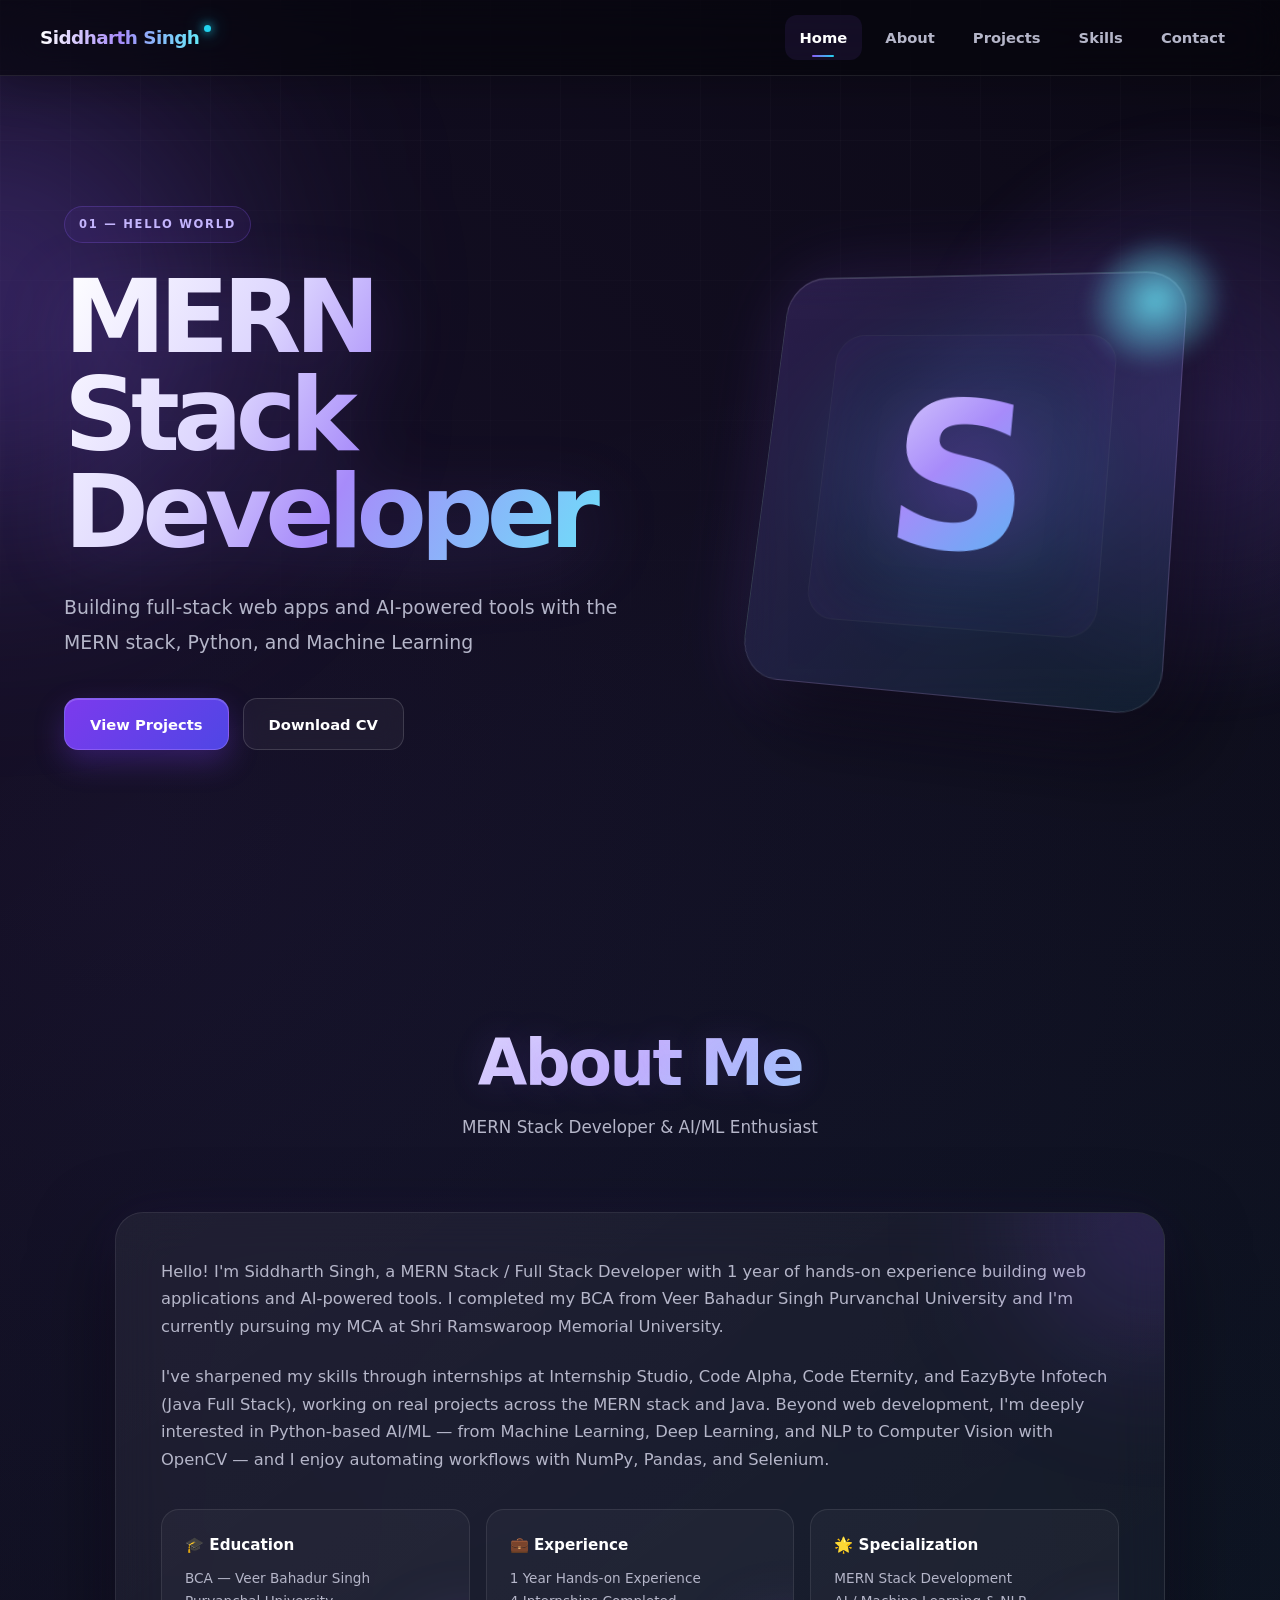
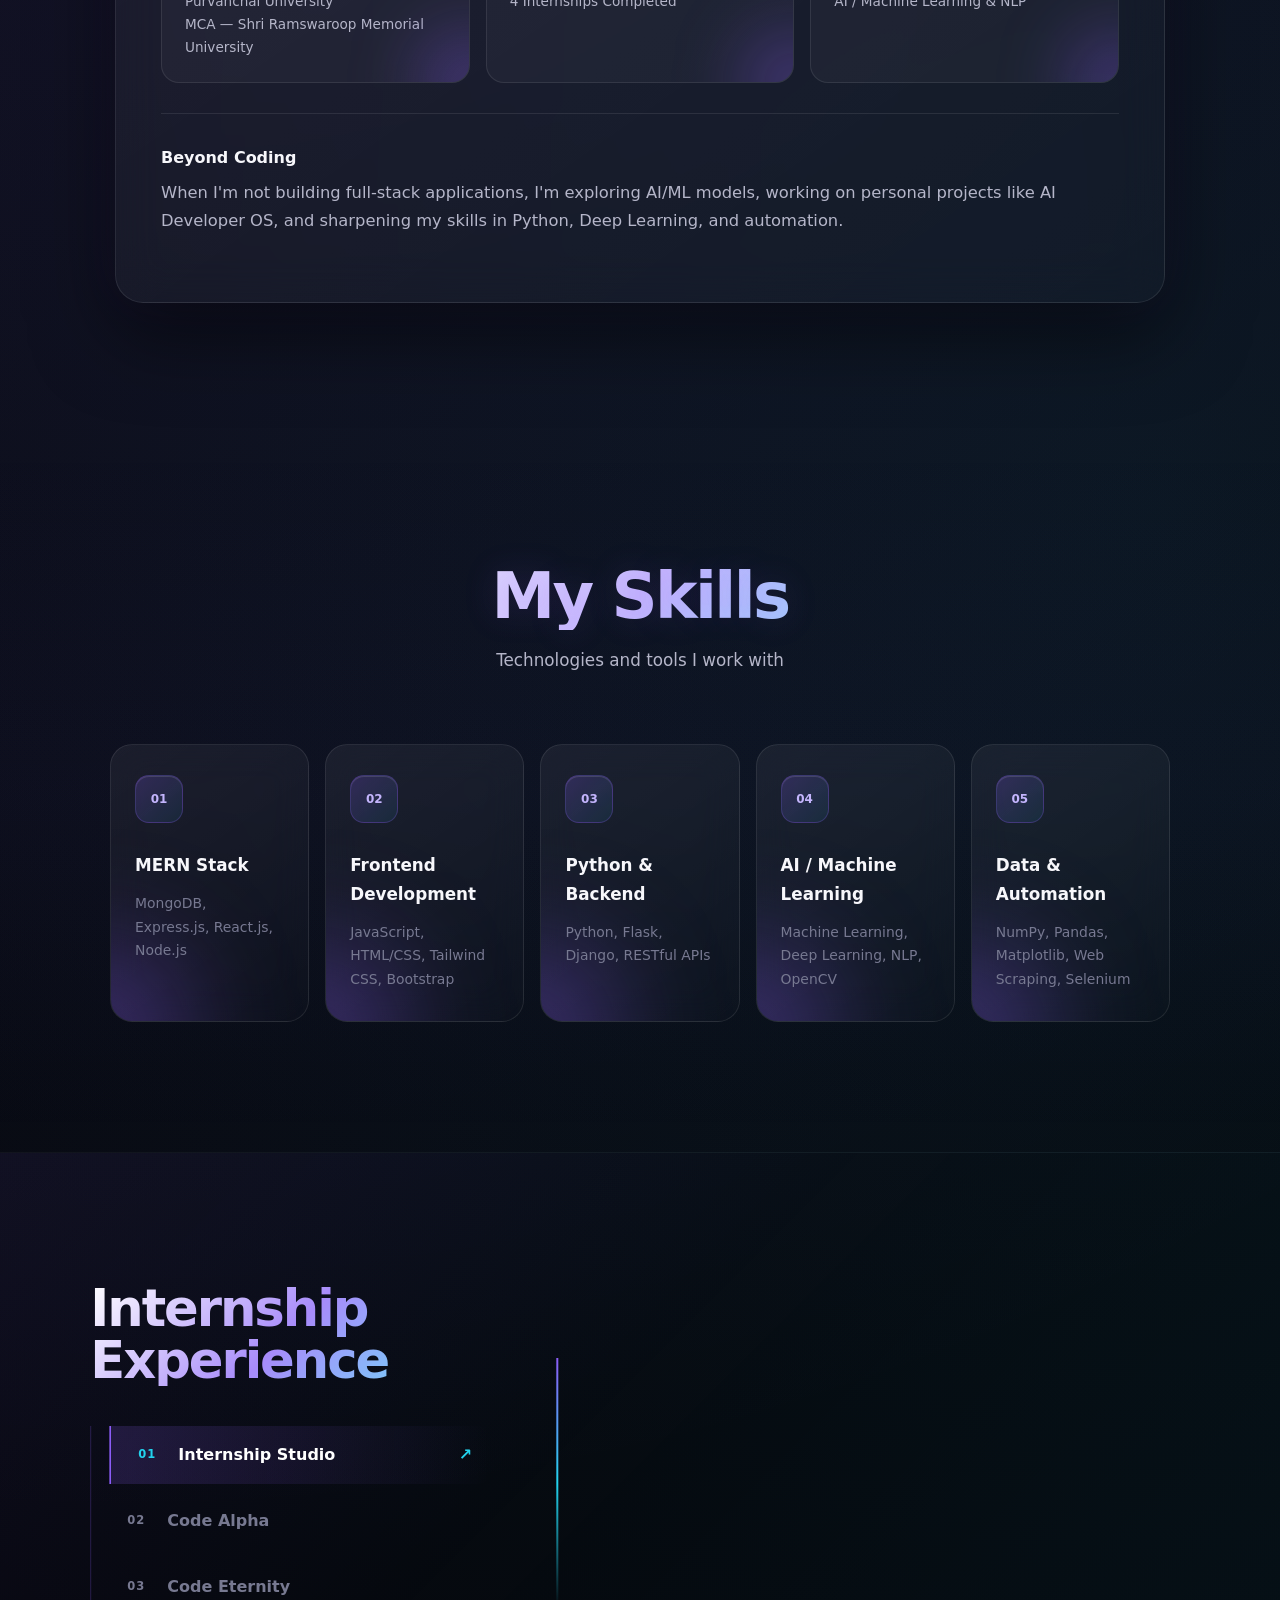
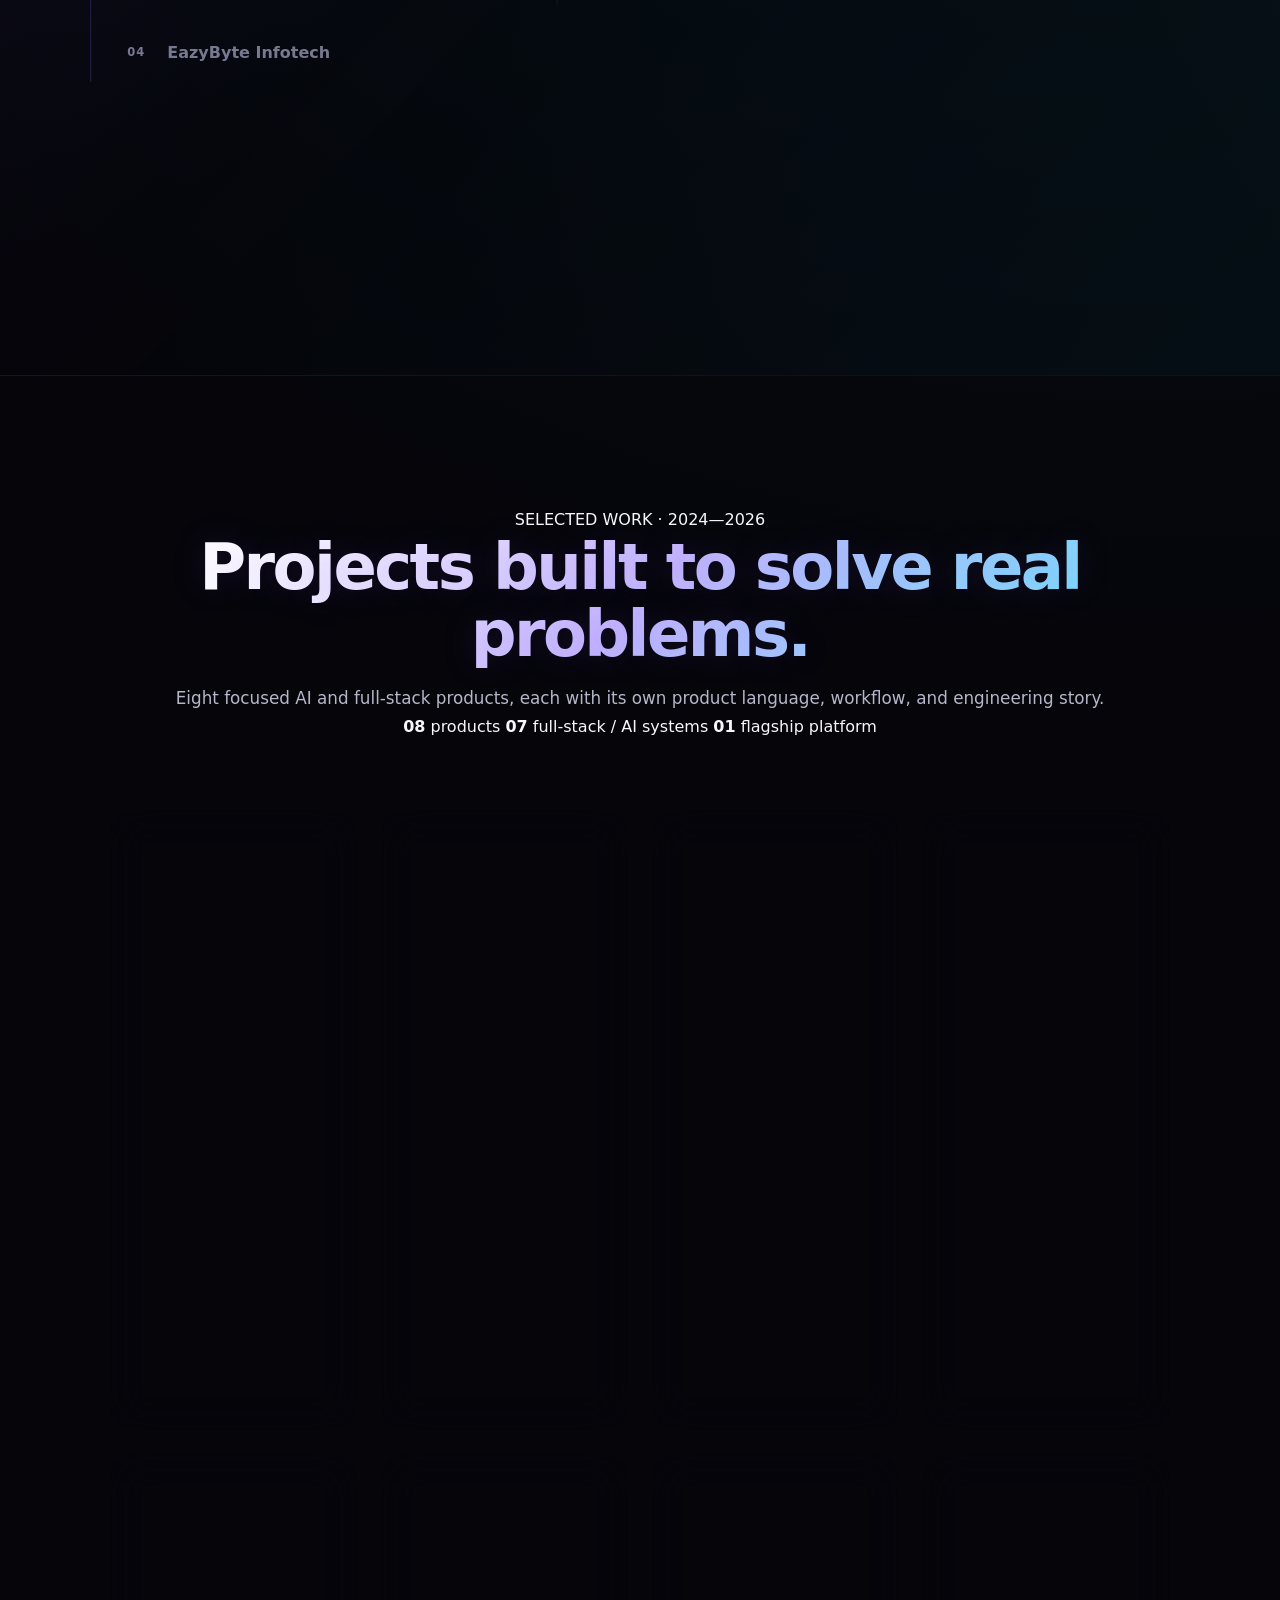
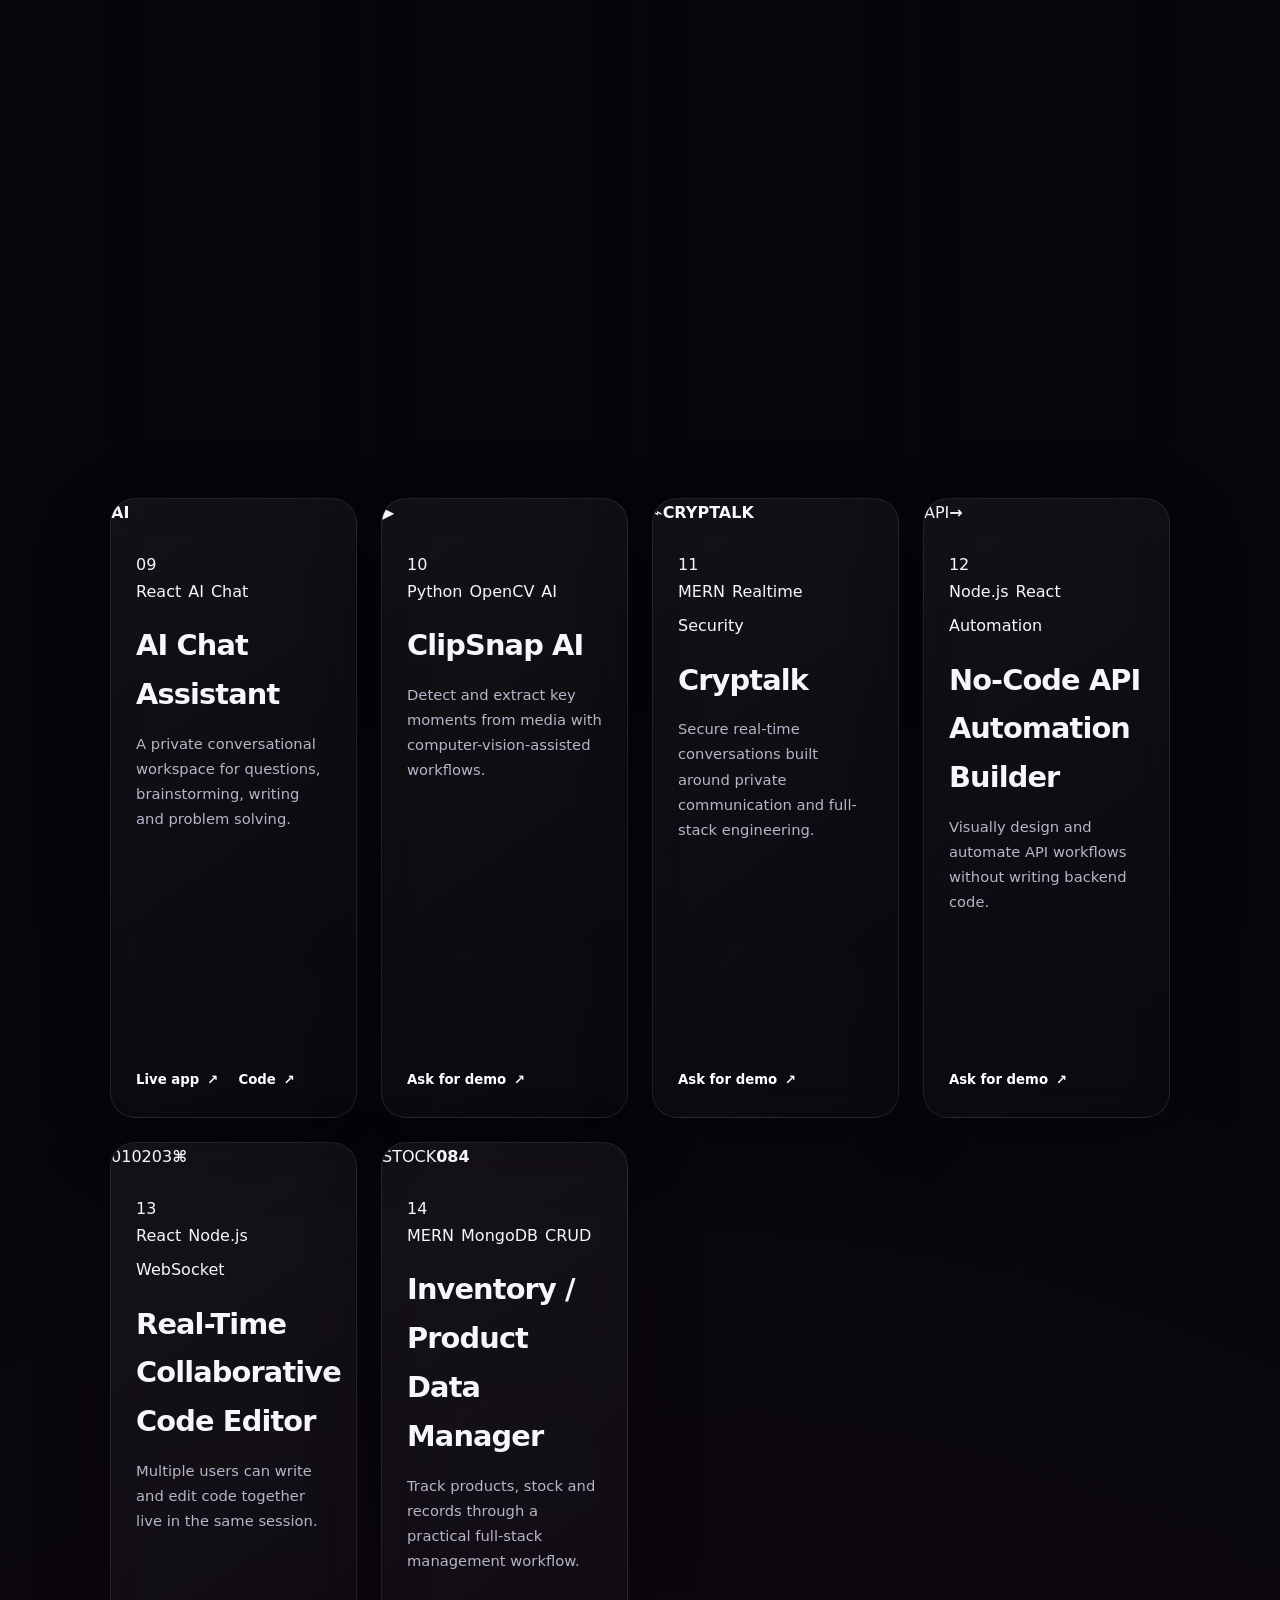
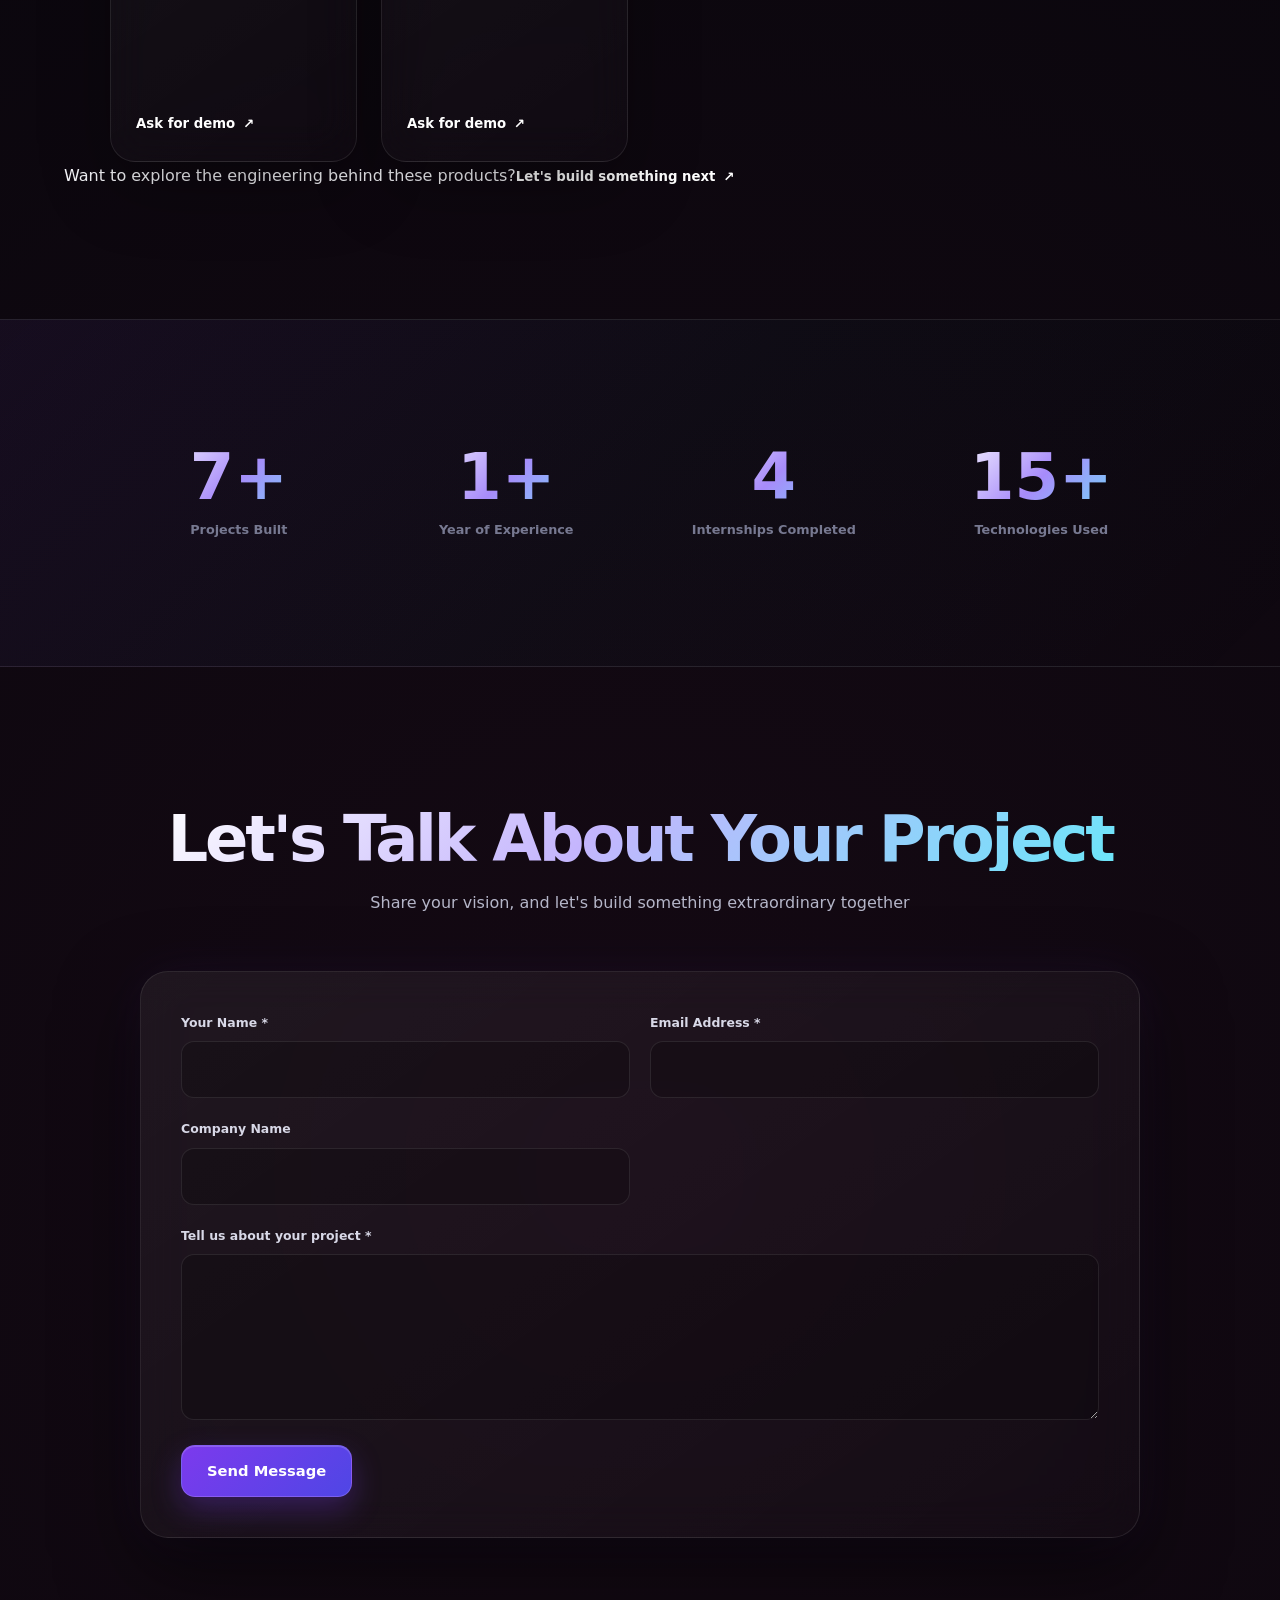
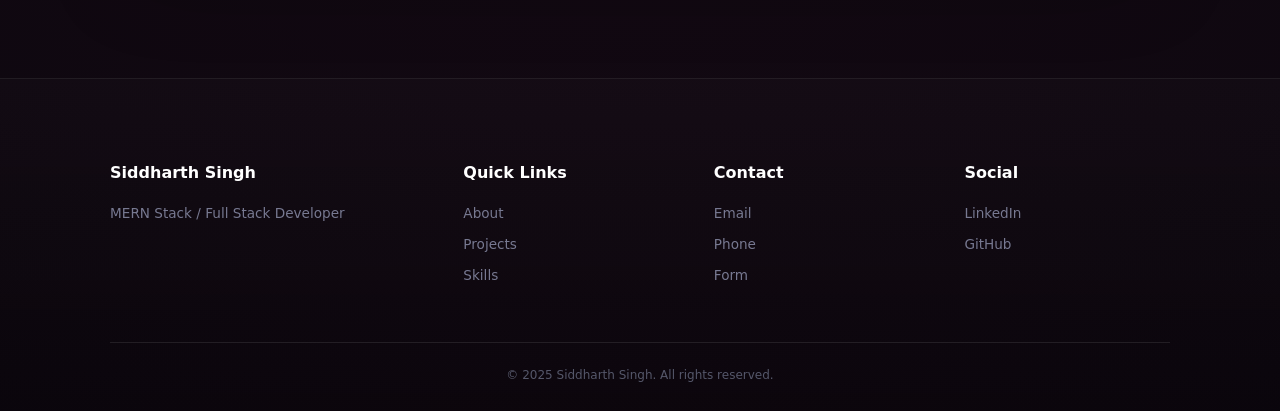
==== commit 39aff128: "feat: redesign portfolio projects as product showcase" ====
--- a/index.html
+++ b/index.html
@@ -166,198 +166,118 @@
         </div>
     </section>
 
-    <!-- Projects Section -->
-    <section id="projects" class="projects">
-        <div class="section-header">
-            <h2>Featured Projects</h2>
-            <p>Some of my recent full-stack and AI projects</p>
-        </div>
-        <div class="projects-grid">
-            <div class="featured-projects">
-                <article class="project-card featured">
-                    <div class="project-image">
-                        <img src="https://placehold.co/800x600/150226/4b31b0?text=AI+Developer+OS" alt="AI Developer OS">
-                    </div>
-                    <div class="project-content">
-                        <div class="project-tags">
-                            <span class="project-tag">React.js</span>
-                            <span class="project-tag">Node.js</span>
-                            <span class="project-tag">Python</span>
-                            <span class="project-tag">AI/ML</span>
-                        </div>
-                        <h3>AI Developer OS</h3>
-                        <p>My major project — a full-stack, AI-powered developer operating system that brings project management, AI-assisted coding workflows, and automation tools together into one unified developer environment.</p>
-                        <div class="project-links">
-                            <a href="#" class="project-link">
-                                <svg xmlns="http://www.w3.org/2000/svg" viewBox="0 0 24 24" fill="none" stroke="currentColor" stroke-width="2" stroke-linecap="round" stroke-linejoin="round"><path d="M18 13v6a2 2 0 0 1-2 2H5a2 2 0 0 1-2-2V8a2 2 0 0 1 2-2h6"></path><polyline points="15 3 21 3 21 9"></polyline><line x1="10" y1="14" x2="21" y2="3"></line></svg>
-                                Live Demo
-                            </a>
-                            <a href="#" class="project-link">
-                                <svg xmlns="http://www.w3.org/2000/svg" viewBox="0 0 24 24" fill="none" stroke="currentColor" stroke-width="2" stroke-linecap="round" stroke-linejoin="round"><path d="M9 19c-5 1.5-5-2.5-7-3m14 6v-3.87a3.37 3.37 0 0 0-.94-2.61c3.14-.35 6.44-1.54 6.44-7A5.44 5.44 0 0 0 20 4.77 5.07 5.07 0 0 0 19.91 1S18.73.65 16 2.48a13.38 13.38 0 0 0-7 0C6.27.65 5.09 1 5.09 1A5.07 5.07 0 0 0 5 4.77a5.44 5.44 0 0 0-1.5 3.78c0 5.42 3.3 6.61 6.44 7A3.37 3.37 0 0 0 9 18.13V22"></path></svg>
-                                View Code
-                            </a>
-                        </div>
-                    </div>
-                </article>
-            </div>
-
-            <div class="regular-projects">
-                <article class="project-card">
-                    <div class="project-image">
-                        <img src="https://placehold.co/600x400/150226/4b31b0?text=ClipSnap+AI" alt="ClipSnap AI">
-                    </div>
-                    <div class="project-content">
-                        <div class="project-tags">
-                            <span class="project-tag">Python</span>
-                            <span class="project-tag">OpenCV</span>
-                            <span class="project-tag">AI/ML</span>
-                        </div>
-                        <h3>ClipSnap AI</h3>
-                        <p>An AI-powered tool for smart video and image clipping, using computer vision to detect and extract key moments automatically.</p>
-                        <div class="project-links">
-                            <a href="#" class="project-link">
-                                <svg xmlns="http://www.w3.org/2000/svg" viewBox="0 0 24 24" fill="none" stroke="currentColor" stroke-width="2" stroke-linecap="round" stroke-linejoin="round"><path d="M18 13v6a2 2 0 0 1-2 2H5a2 2 0 0 1-2-2V8a2 2 0 0 1 2-2h6"></path><polyline points="15 3 21 3 21 9"></polyline><line x1="10" y1="14" x2="21" y2="3"></line></svg>
-                                Live Demo
-                            </a>
-                            <a href="#" class="project-link">
-                                <svg xmlns="http://www.w3.org/2000/svg" viewBox="0 0 24 24" fill="none" stroke="currentColor" stroke-width="2" stroke-linecap="round" stroke-linejoin="round"><path d="M9 19c-5 1.5-5-2.5-7-3m14 6v-3.87a3.37 3.37 0 0 0-.94-2.61c3.14-.35 6.44-1.54 6.44-7A5.44 5.44 0 0 0 20 4.77 5.07 5.07 0 0 0 19.91 1S18.73.65 16 2.48a13.38 13.38 0 0 0-7 0C6.27.65 5.09 1 5.09 1A5.07 5.07 0 0 0 5 4.77a5.44 5.44 0 0 0-1.5 3.78c0 5.42 3.3 6.61 6.44 7A3.37 3.37 0 0 0 9 18.13V22"></path></svg>
-                                View Code
-                            </a>
-                        </div>
-                    </div>
-                </article>
-
-                <article class="project-card">
-                    <div class="project-image">
-                        <img src="https://placehold.co/600x400/150226/4b31b0?text=Cryptalk" alt="Cryptalk">
-                    </div>
-                    <div class="project-content">
-                        <div class="project-tags">
-                            <span class="project-tag">MongoDB</span>
-                            <span class="project-tag">Express</span>
-                            <span class="project-tag">React</span>
-                            <span class="project-tag">Node.js</span>
-                        </div>
-                        <h3>Cryptalk</h3>
-                        <p>A secure, real-time chat application built with the MERN stack, focused on private and encrypted conversations.</p>
-                        <div class="project-links">
-                            <a href="#" class="project-link">
-                                <svg xmlns="http://www.w3.org/2000/svg" viewBox="0 0 24 24" fill="none" stroke="currentColor" stroke-width="2" stroke-linecap="round" stroke-linejoin="round"><path d="M18 13v6a2 2 0 0 1-2 2H5a2 2 0 0 1-2-2V8a2 2 0 0 1 2-2h6"></path><polyline points="15 3 21 3 21 9"></polyline><line x1="10" y1="14" x2="21" y2="3"></line></svg>
-                                Live Demo
-                            </a>
-                            <a href="#" class="project-link">
-                                <svg xmlns="http://www.w3.org/2000/svg" viewBox="0 0 24 24" fill="none" stroke="currentColor" stroke-width="2" stroke-linecap="round" stroke-linejoin="round"><path d="M9 19c-5 1.5-5-2.5-7-3m14 6v-3.87a3.37 3.37 0 0 0-.94-2.61c3.14-.35 6.44-1.54 6.44-7A5.44 5.44 0 0 0 20 4.77 5.07 5.07 0 0 0 19.91 1S18.73.65 16 2.48a13.38 13.38 0 0 0-7 0C6.27.65 5.09 1 5.09 1A5.07 5.07 0 0 0 5 4.77a5.44 5.44 0 0 0-1.5 3.78c0 5.42 3.3 6.61 6.44 7A3.37 3.37 0 0 0 9 18.13V22"></path></svg>
-                                View Code
-                            </a>
-                        </div>
-                    </div>
-                </article>
-
-                <article class="project-card">
-                    <div class="project-image">
-                        <img src="https://placehold.co/600x400/150226/4b31b0?text=No-Code+API+Builder" alt="No-Code API Automation Builder">
-                    </div>
-                    <div class="project-content">
-                        <div class="project-tags">
-                            <span class="project-tag">Node.js</span>
-                            <span class="project-tag">React</span>
-                            <span class="project-tag">Automation</span>
-                        </div>
-                        <h3>No-Code API Automation Builder</h3>
-                        <p>A no-code tool that lets users visually design and automate API workflows without writing backend code.</p>
-                        <div class="project-links">
-                            <a href="#" class="project-link">
-                                <svg xmlns="http://www.w3.org/2000/svg" viewBox="0 0 24 24" fill="none" stroke="currentColor" stroke-width="2" stroke-linecap="round" stroke-linejoin="round"><path d="M18 13v6a2 2 0 0 1-2 2H5a2 2 0 0 1-2-2V8a2 2 0 0 1 2-2h6"></path><polyline points="15 3 21 3 21 9"></polyline><line x1="10" y1="14" x2="21" y2="3"></line></svg>
-                                Live Demo
-                            </a>
-                            <a href="#" class="project-link">
-                                <svg xmlns="http://www.w3.org/2000/svg" viewBox="0 0 24 24" fill="none" stroke="currentColor" stroke-width="2" stroke-linecap="round" stroke-linejoin="round"><path d="M9 19c-5 1.5-5-2.5-7-3m14 6v-3.87a3.37 3.37 0 0 0-.94-2.61c3.14-.35 6.44-1.54 6.44-7A5.44 5.44 0 0 0 20 4.77 5.07 5.07 0 0 0 19.91 1S18.73.65 16 2.48a13.38 13.38 0 0 0-7 0C6.27.65 5.09 1 5.09 1A5.07 5.07 0 0 0 5 4.77a5.44 5.44 0 0 0-1.5 3.78c0 5.42 3.3 6.61 6.44 7A3.37 3.37 0 0 0 9 18.13V22"></path></svg>
-                                View Code
-                            </a>
-                        </div>
-                    </div>
-                </article>
-
-                <article class="project-card">
-                    <div class="project-image">
-                        <img src="https://placehold.co/600x400/150226/4b31b0?text=AI+Mock+Interview" alt="AI Mock Interview Simulator">
-                    </div>
-                    <div class="project-content">
-                        <div class="project-tags">
-                            <span class="project-tag">Python</span>
-                            <span class="project-tag">NLP</span>
-                            <span class="project-tag">AI/ML</span>
-                        </div>
-                        <h3>AI Mock Interview Simulator</h3>
-                        <p>An AI-driven mock interview platform that uses NLP to ask questions, analyze responses, and give candidates feedback.</p>
-                        <div class="project-links">
-                            <a href="#" class="project-link">
-                                <svg xmlns="http://www.w3.org/2000/svg" viewBox="0 0 24 24" fill="none" stroke="currentColor" stroke-width="2" stroke-linecap="round" stroke-linejoin="round"><path d="M18 13v6a2 2 0 0 1-2 2H5a2 2 0 0 1-2-2V8a2 2 0 0 1 2-2h6"></path><polyline points="15 3 21 3 21 9"></polyline><line x1="10" y1="14" x2="21" y2="3"></line></svg>
-                                Live Demo
-                            </a>
-                            <a href="#" class="project-link">
-                                <svg xmlns="http://www.w3.org/2000/svg" viewBox="0 0 24 24" fill="none" stroke="currentColor" stroke-width="2" stroke-linecap="round" stroke-linejoin="round"><path d="M9 19c-5 1.5-5-2.5-7-3m14 6v-3.87a3.37 3.37 0 0 0-.94-2.61c3.14-.35 6.44-1.54 6.44-7A5.44 5.44 0 0 0 20 4.77 5.07 5.07 0 0 0 19.91 1S18.73.65 16 2.48a13.38 13.38 0 0 0-7 0C6.27.65 5.09 1 5.09 1A5.07 5.07 0 0 0 5 4.77a5.44 5.44 0 0 0-1.5 3.78c0 5.42 3.3 6.61 6.44 7A3.37 3.37 0 0 0 9 18.13V22"></path></svg>
-                                View Code
-                            </a>
-                        </div>
-                    </div>
-                </article>
-
-                <article class="project-card">
-                    <div class="project-image">
-                        <img src="https://placehold.co/600x400/150226/4b31b0?text=Collab+Code+Editor" alt="Real-Time Collaborative Code Editor">
-                    </div>
-                    <div class="project-content">
-                        <div class="project-tags">
-                            <span class="project-tag">React</span>
-                            <span class="project-tag">Node.js</span>
-                            <span class="project-tag">WebSocket</span>
-                        </div>
-                        <h3>Real-Time Collaborative Code Editor</h3>
-                        <p>A real-time collaborative code editor that lets multiple users write and edit code together live, in the same session.</p>
-                        <div class="project-links">
-                            <a href="#" class="project-link">
-                                <svg xmlns="http://www.w3.org/2000/svg" viewBox="0 0 24 24" fill="none" stroke="currentColor" stroke-width="2" stroke-linecap="round" stroke-linejoin="round"><path d="M18 13v6a2 2 0 0 1-2 2H5a2 2 0 0 1-2-2V8a2 2 0 0 1 2-2h6"></path><polyline points="15 3 21 3 21 9"></polyline><line x1="10" y1="14" x2="21" y2="3"></line></svg>
-                                Live Demo
-                            </a>
-                            <a href="#" class="project-link">
-                                <svg xmlns="http://www.w3.org/2000/svg" viewBox="0 0 24 24" fill="none" stroke="currentColor" stroke-width="2" stroke-linecap="round" stroke-linejoin="round"><path d="M9 19c-5 1.5-5-2.5-7-3m14 6v-3.87a3.37 3.37 0 0 0-.94-2.61c3.14-.35 6.44-1.54 6.44-7A5.44 5.44 0 0 0 20 4.77 5.07 5.07 0 0 0 19.91 1S18.73.65 16 2.48a13.38 13.38 0 0 0-7 0C6.27.65 5.09 1 5.09 1A5.07 5.07 0 0 0 5 4.77a5.44 5.44 0 0 0-1.5 3.78c0 5.42 3.3 6.61 6.44 7A3.37 3.37 0 0 0 9 18.13V22"></path></svg>
-                                View Code
-                            </a>
-                        </div>
-                    </div>
-                </article>
-
-                <article class="project-card">
-                    <div class="project-image">
-                        <img src="https://placehold.co/600x400/150226/4b31b0?text=Inventory+Manager" alt="Inventory / Product Data Manager">
-                    </div>
-                    <div class="project-content">
-                        <div class="project-tags">
-                            <span class="project-tag">MongoDB</span>
-                            <span class="project-tag">Express</span>
-                            <span class="project-tag">React</span>
-                            <span class="project-tag">Node.js</span>
-                        </div>
-                        <h3>Inventory / Product Data Manager</h3>
-                        <p>A full-stack inventory and product data management system for tracking stock, products, and records efficiently.</p>
-                        <div class="project-links">
-                            <a href="#" class="project-link">
-                                <svg xmlns="http://www.w3.org/2000/svg" viewBox="0 0 24 24" fill="none" stroke="currentColor" stroke-width="2" stroke-linecap="round" stroke-linejoin="round"><path d="M18 13v6a2 2 0 0 1-2 2H5a2 2 0 0 1-2-2V8a2 2 0 0 1 2-2h6"></path><polyline points="15 3 21 3 21 9"></polyline><line x1="10" y1="14" x2="21" y2="3"></line></svg>
-                                Live Demo
-                            </a>
-                            <a href="#" class="project-link">
-                                <svg xmlns="http://www.w3.org/2000/svg" viewBox="0 0 24 24" fill="none" stroke="currentColor" stroke-width="2" stroke-linecap="round" stroke-linejoin="round"><path d="M9 19c-5 1.5-5-2.5-7-3m14 6v-3.87a3.37 3.37 0 0 0-.94-2.61c3.14-.35 6.44-1.54 6.44-7A5.44 5.44 0 0 0 20 4.77 5.07 5.07 0 0 0 19.91 1S18.73.65 16 2.48a13.38 13.38 0 0 0-7 0C6.27.65 5.09 1 5.09 1A5.07 5.07 0 0 0 5 4.77a5.44 5.44 0 0 0-1.5 3.78c0 5.42 3.3 6.61 6.44 7A3.37 3.37 0 0 0 9 18.13V22"></path></svg>
-                                View Code
-                            </a>
-                        </div>
-                    </div>
-                </article>
-            </div>
-        </div>
-    </section>
-
-    <!-- Stats Section -->
+    <!-- Projects Section -->
+<section id="projects" class="projects projects-showcase">
+  <div class="section-header projects-intro">
+    <span class="projects-kicker">SELECTED WORK · 2024—2026</span>
+    <h2>Projects built to solve real problems.</h2>
+    <p>Eight focused AI and full-stack products, each with its own product language, workflow, and engineering story.</p>
+    <div class="projects-meta">
+      <span><strong>08</strong> products</span>
+      <span><strong>07</strong> full-stack / AI systems</span>
+      <span><strong>01</strong> flagship platform</span>
+    </div>
+  </div>
+
+  <div class="projects-grid projects-grid-v2">
+
+    <article class="project-card project-featured project-ai-os">
+      <div class="project-visual">
+        <div class="project-window">
+          <div class="window-top"><span></span><span></span><span></span><em>AI DEVELOPER OS</em></div>
+          <div class="window-body">
+            <aside><i></i><i></i><i></i><i></i><i></i></aside>
+            <div class="window-main">
+              <div class="window-line wide"></div><div class="window-line"></div>
+              <div class="window-grid"><div></div><div></div><div></div></div>
+              <div class="window-terminal">$ ai.assist() <b>ready</b></div>
+            </div>
+          </div>
+        </div>
+        <div class="project-float-label">FLAGSHIP PLATFORM</div>
+      </div>
+      <div class="project-content">
+        <div class="project-topline"><span>01</span><div class="project-tags"><span>React</span><span>Node.js</span><span>Python</span><span>AI/ML</span></div></div>
+        <h3>AI Developer OS</h3>
+        <p>One workspace for coding, research, documents, automation, agents and AI-assisted developer workflows.</p>
+        <div class="project-detail-row"><span>Unified AI workspace</span><span>Full-stack platform</span></div>
+        <div class="project-links">
+          <a href="https://ai-developer-os.vercel.app" target="_blank" rel="noopener" class="project-link project-link-main">Open platform <span>↗</span></a>
+          <a href="https://github.com/Siddharthsingh123456/AI-Developer-OS" target="_blank" rel="noopener" class="project-link">GitHub <span>↗</span></a>
+        </div>
+      </div>
+    </article>
+
+    <article class="project-card project-resume">
+      <div class="project-visual"><div class="visual-sheet"><b>RESUME</b><i></i><i></i><i></i><small>ATS READY</small></div></div>
+      <div class="project-content"><div class="project-topline"><span>02</span><div class="project-tags"><span>React</span><span>AI</span><span>ATS</span></div></div><h3>AI Resume Builder</h3><p>Build, refine and export professional resumes with AI-assisted writing and live preview.</p><div class="project-links"><a href="https://ai-resume-builder.vercel.app" target="_blank" rel="noopener" class="project-link project-link-main">Live app <span>↗</span></a><a href="https://github.com/Siddharthsingh123456/ai-resume-builder" target="_blank" rel="noopener" class="project-link">Code <span>↗</span></a></div></div>
+    </article>
+
+    <article class="project-card project-interview">
+      <div class="project-visual"><div class="visual-shield"><span>✦</span><small>COACH</small></div><div class="visual-gridline"></div></div>
+      <div class="project-content"><div class="project-topline"><span>03</span><div class="project-tags"><span>React</span><span>AI</span><span>NLP</span></div></div><h3>AI Interview Simulator</h3><p>Practice realistic technical interviews with role-aware questions and structured AI feedback.</p><div class="project-links"><a href="https://ai-interview-simulator.vercel.app" target="_blank" rel="noopener" class="project-link project-link-main">Live app <span>↗</span></a><a href="https://github.com/Siddharthsingh123456/ai-interview-simulator" target="_blank" rel="noopener" class="project-link">Code <span>↗</span></a></div></div>
+    </article>
+
+    <article class="project-card project-quiz">
+      <div class="project-visual"><div class="visual-badge"><b>?</b><span>10</span></div><div class="visual-stars">✦ ✦ ✦</div></div>
+      <div class="project-content"><div class="project-topline"><span>04</span><div class="project-tags"><span>React</span><span>AI</span><span>Quiz</span></div></div><h3>AI Quiz Generator</h3><p>Turn source material into adaptive quizzes designed for faster practice and revision.</p><div class="project-links"><a href="https://ai-quiz-generator.vercel.app" target="_blank" rel="noopener" class="project-link project-link-main">Live app <span>↗</span></a><a href="https://github.com/Siddharthsingh123456/ai-quiz-generator" target="_blank" rel="noopener" class="project-link">Code <span>↗</span></a></div></div>
+    </article>
+
+    <article class="project-card project-summary">
+      <div class="project-visual"><div class="visual-wave"><i></i><i></i><i></i><i></i><i></i><i></i><i></i></div><div class="visual-scan">CLARITY / 01</div></div>
+      <div class="project-content"><div class="project-topline"><span>05</span><div class="project-tags"><span>AI</span><span>NLP</span><span>Web</span></div></div><h3>AI Summarizer</h3><p>Convert long-form material into concise, useful summaries with selectable style and length.</p><div class="project-links"><a href="https://ai-summarizer.vercel.app" target="_blank" rel="noopener" class="project-link project-link-main">Live app <span>↗</span></a><a href="https://github.com/Siddharthsingh123456/ai-summarizer" target="_blank" rel="noopener" class="project-link">Code <span>↗</span></a></div></div>
+    </article>
+
+    <article class="project-card project-notes">
+      <div class="project-visual"><div class="visual-note"><b>Ideas</b><i></i><i></i><i></i><span>✦</span></div></div>
+      <div class="project-content"><div class="project-topline"><span>06</span><div class="project-tags"><span>React</span><span>AI</span><span>Notes</span></div></div><h3>AI Notes</h3><p>Transform raw notes into clearer writing, summaries and task-ready outputs in one workspace.</p><div class="project-links"><a href="https://ai-notes.vercel.app" target="_blank" rel="noopener" class="project-link project-link-main">Live app <span>↗</span></a><a href="https://github.com/Siddharthsingh123456/ai-notes" target="_blank" rel="noopener" class="project-link">Code <span>↗</span></a></div></div>
+    </article>
+
+    <article class="project-card project-pdf">
+      <div class="project-visual"><div class="visual-pdf"><b>PDF</b><span>01</span><span>02</span><span>03</span></div></div>
+      <div class="project-content"><div class="project-topline"><span>07</span><div class="project-tags"><span>React</span><span>PDF</span><span>AI</span></div></div><h3>AI PDF Chat</h3><p>Ask questions over PDF content through a focused document intelligence workflow.</p><div class="project-links"><a href="https://ai-pdf-chat.vercel.app" target="_blank" rel="noopener" class="project-link project-link-main">Live app <span>↗</span></a><a href="https://github.com/Siddharthsingh123456/ai-pdf-chat" target="_blank" rel="noopener" class="project-link">Code <span>↗</span></a></div></div>
+    </article>
+
+    <article class="project-card project-code">
+      <div class="project-visual"><div class="visual-terminal"><span>&gt;_</span><small>AI ASSIST</small><b>RUN</b></div></div>
+      <div class="project-content"><div class="project-topline"><span>08</span><div class="project-tags"><span>React</span><span>Code</span><span>AI</span></div></div><h3>AI Code Assistant</h3><p>Review, explain, optimize and generate tests for code through an AI-powered developer tool.</p><div class="project-links"><a href="https://ai-code-assistant.vercel.app" target="_blank" rel="noopener" class="project-link project-link-main">Live app <span>↗</span></a><a href="https://github.com/Siddharthsingh123456/ai-code-assistant" target="_blank" rel="noopener" class="project-link">Code <span>↗</span></a></div></div>
+    </article>
+
+    <article class="project-card project-chat">
+      <div class="project-visual"><div class="visual-bubble"><span></span><span></span><span></span><b>AI</b></div></div>
+      <div class="project-content"><div class="project-topline"><span>09</span><div class="project-tags"><span>React</span><span>AI</span><span>Chat</span></div></div><h3>AI Chat Assistant</h3><p>A private conversational workspace for questions, brainstorming, writing and problem solving.</p><div class="project-links"><a href="https://ai-chat-assistant.vercel.app" target="_blank" rel="noopener" class="project-link project-link-main">Live app <span>↗</span></a><a href="https://github.com/Siddharthsingh123456/ai-chat-assistant" target="_blank" rel="noopener" class="project-link">Code <span>↗</span></a></div></div>
+    </article>
+
+    <article class="project-card project-clip">
+      <div class="project-visual"><div class="visual-film"><span>▶</span><i></i><i></i><i></i></div></div>
+      <div class="project-content"><div class="project-topline"><span>10</span><div class="project-tags"><span>Python</span><span>OpenCV</span><span>AI</span></div></div><h3>ClipSnap AI</h3><p>Detect and extract key moments from media with computer-vision-assisted workflows.</p><div class="project-links"><a href="#contact" class="project-link project-link-main">Ask for demo <span>↗</span></a></div></div>
+    </article>
+
+    <article class="project-card project-cryptalk">
+      <div class="project-visual"><div class="visual-lock">⌁<b>CRYPTALK</b></div></div>
+      <div class="project-content"><div class="project-topline"><span>11</span><div class="project-tags"><span>MERN</span><span>Realtime</span><span>Security</span></div></div><h3>Cryptalk</h3><p>Secure real-time conversations built around private communication and full-stack engineering.</p><div class="project-links"><a href="#contact" class="project-link project-link-main">Ask for demo <span>↗</span></a></div></div>
+    </article>
+
+    <article class="project-card project-api">
+      <div class="project-visual"><div class="visual-flow"><span>API</span><i></i><i></i><i></i><b>→</b></div></div>
+      <div class="project-content"><div class="project-topline"><span>12</span><div class="project-tags"><span>Node.js</span><span>React</span><span>Automation</span></div></div><h3>No-Code API Automation Builder</h3><p>Visually design and automate API workflows without writing backend code.</p><div class="project-links"><a href="#contact" class="project-link project-link-main">Ask for demo <span>↗</span></a></div></div>
+    </article>
+
+    <article class="project-card project-collab">
+      <div class="project-visual"><div class="visual-code"><span>01</span><span>02</span><span>03</span><b>⌘</b></div></div>
+      <div class="project-content"><div class="project-topline"><span>13</span><div class="project-tags"><span>React</span><span>Node.js</span><span>WebSocket</span></div></div><h3>Real-Time Collaborative Code Editor</h3><p>Multiple users can write and edit code together live in the same session.</p><div class="project-links"><a href="#contact" class="project-link project-link-main">Ask for demo <span>↗</span></a></div></div>
+    </article>
+
+    <article class="project-card project-inventory">
+      <div class="project-visual"><div class="visual-inventory"><span>STOCK</span><b>084</b><i></i><i></i></div></div>
+      <div class="project-content"><div class="project-topline"><span>14</span><div class="project-tags"><span>MERN</span><span>MongoDB</span><span>CRUD</span></div></div><h3>Inventory / Product Data Manager</h3><p>Track products, stock and records through a practical full-stack management workflow.</p><div class="project-links"><a href="#contact" class="project-link project-link-main">Ask for demo <span>↗</span></a></div></div>
+    </article>
+
+  </div>
+  <div class="projects-closer"><span>Want to explore the engineering behind these products?</span><a href="#contact" class="project-link project-link-main">Let's build something next <span>↗</span></a></div>
+</section>
+
+<!-- Stats Section -->
     <section class="stats">
         <div class="stats-container">
             <div class="stat-item">
--- a/styles.css
+++ b/styles.css
@@ -1425,9 +1425,8 @@
         );
 }
 
-.featured .project-image,
-.regular-projects .project-image {
-    height: auto;
+.project-image {
+    height: 220px;
 }
 
 .project-image::after {
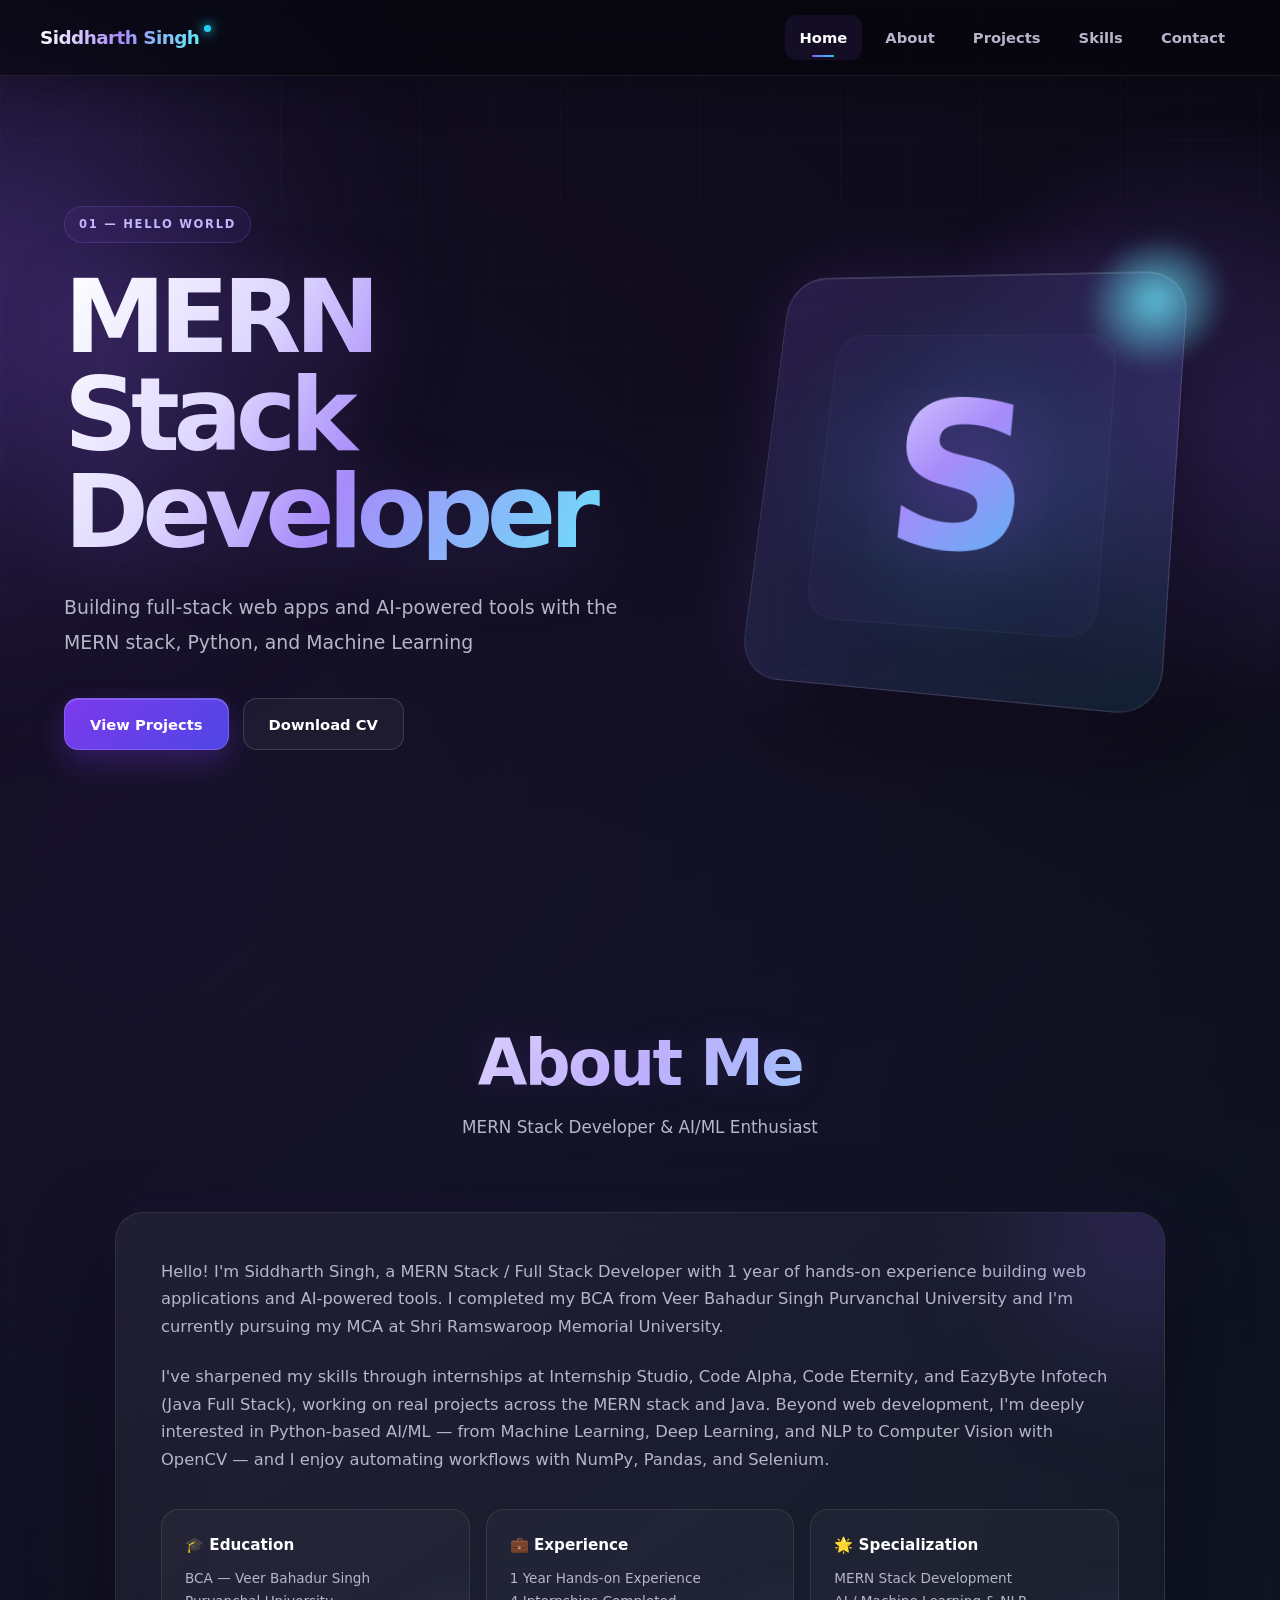
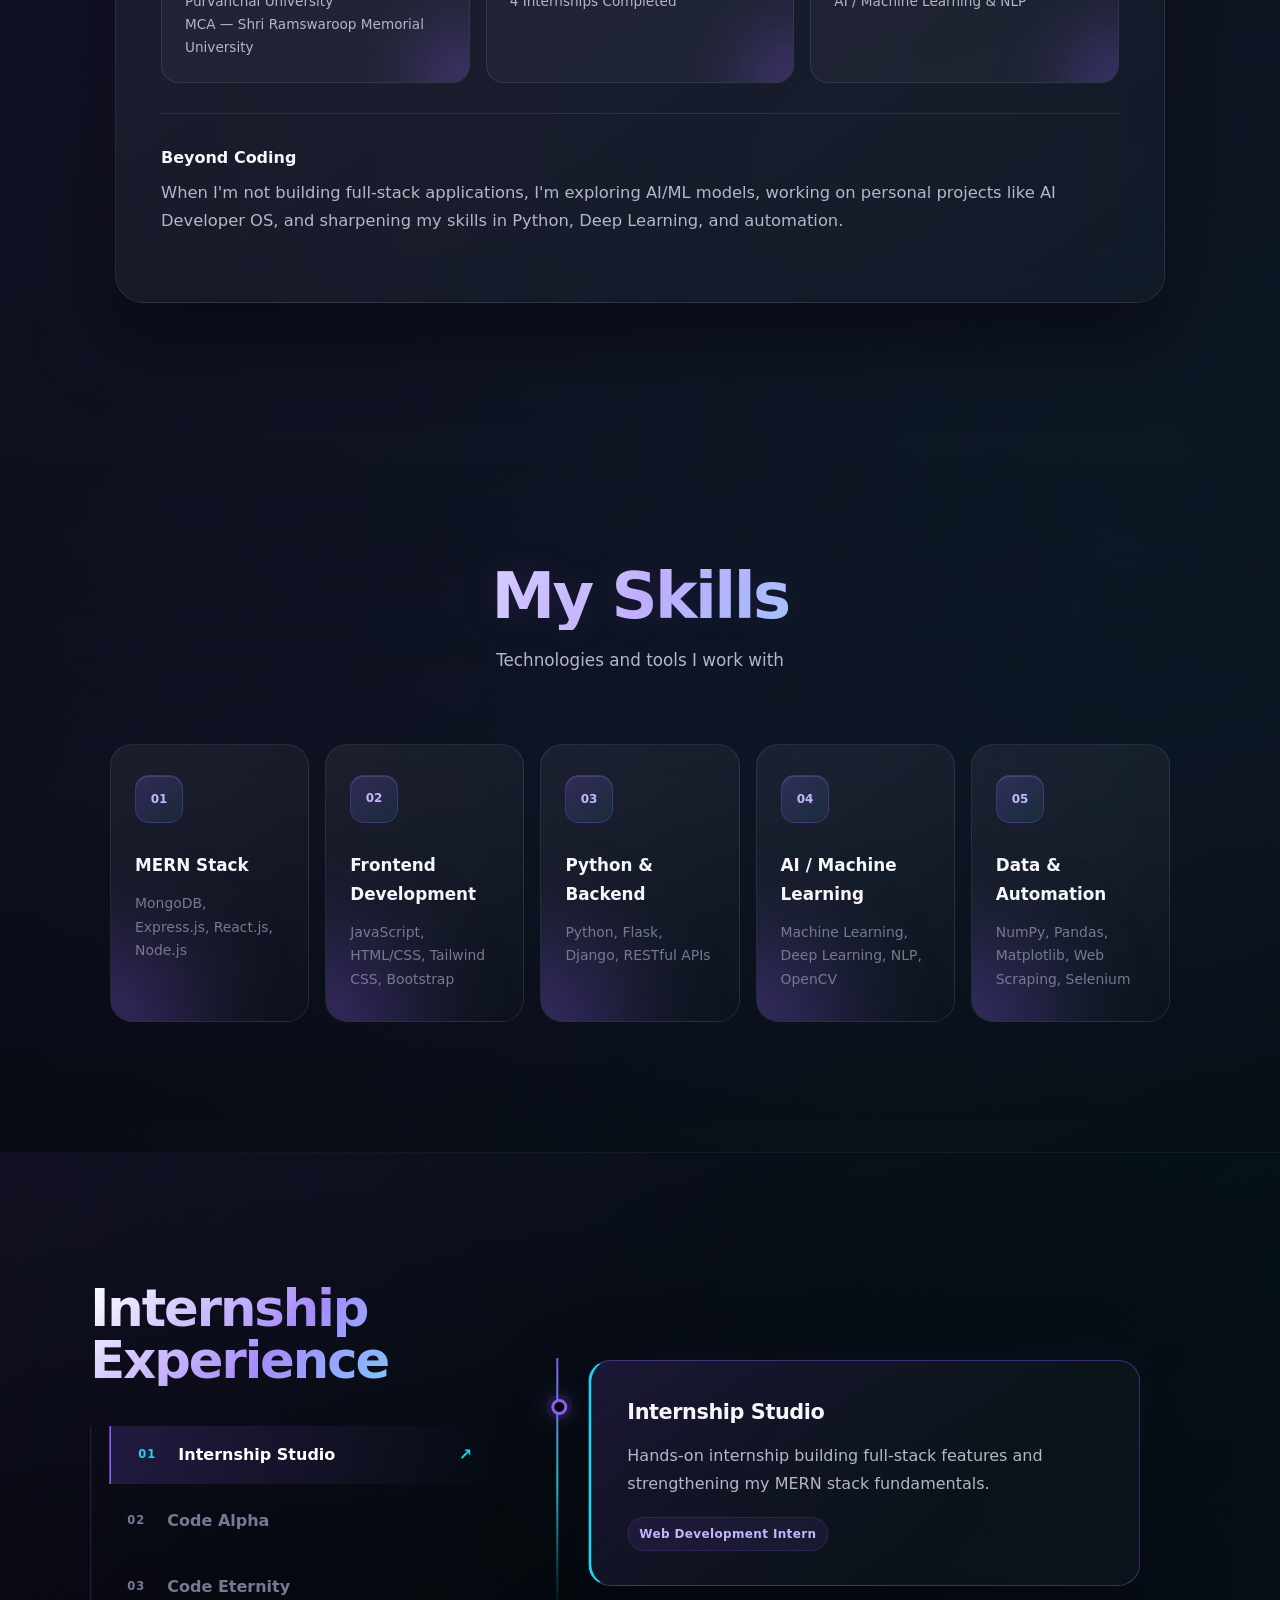
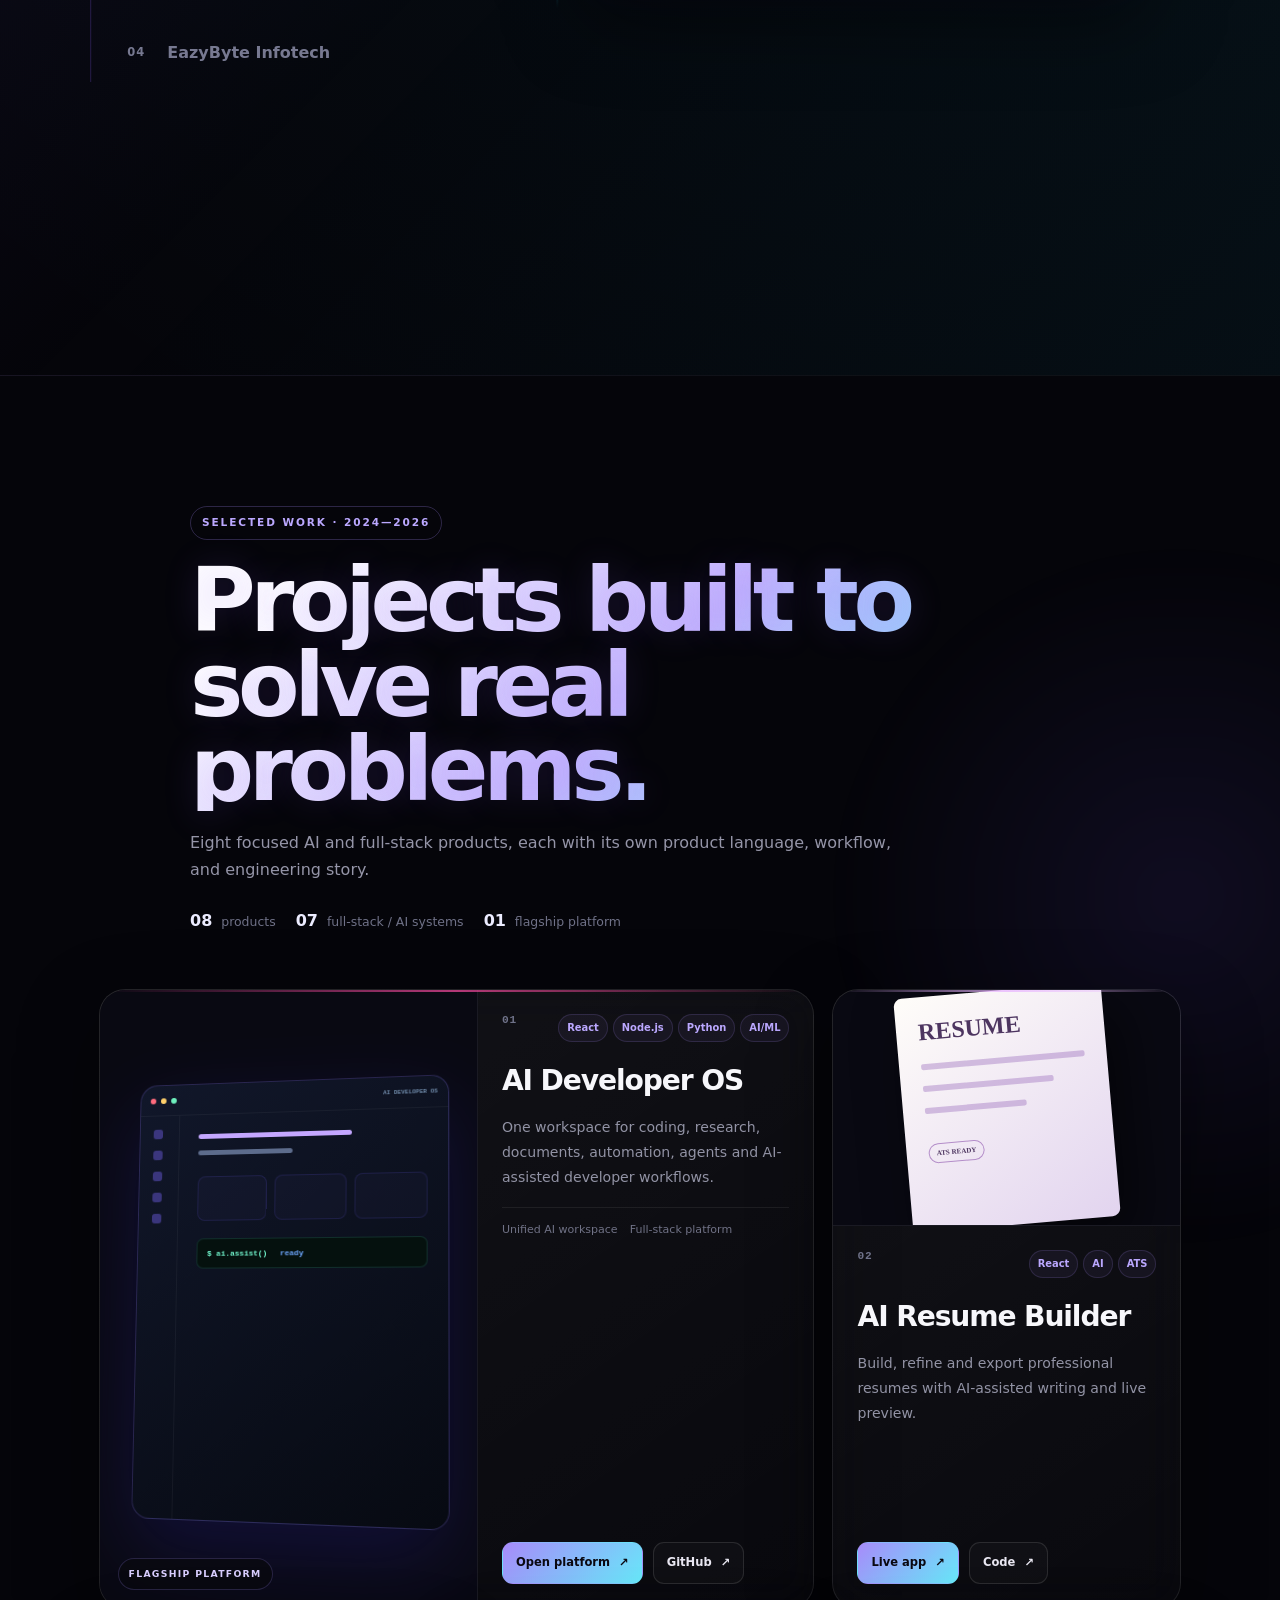
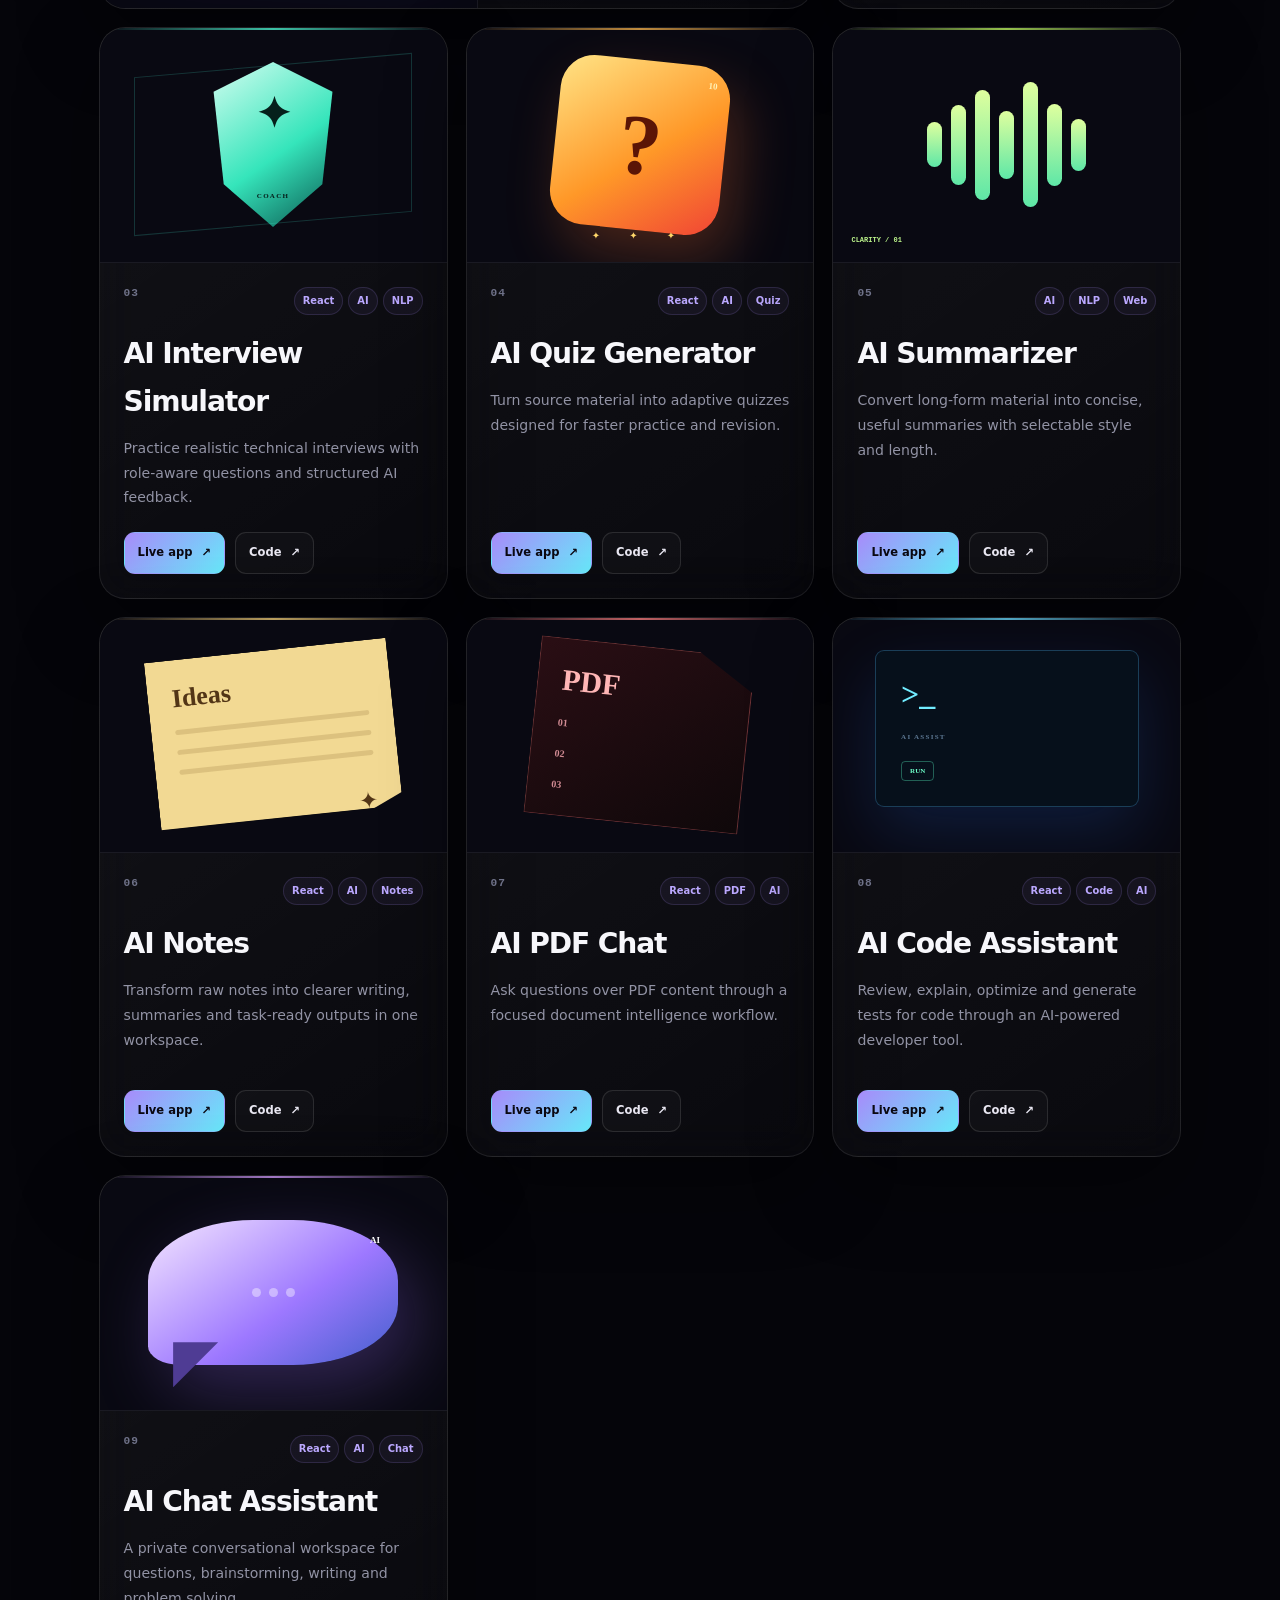
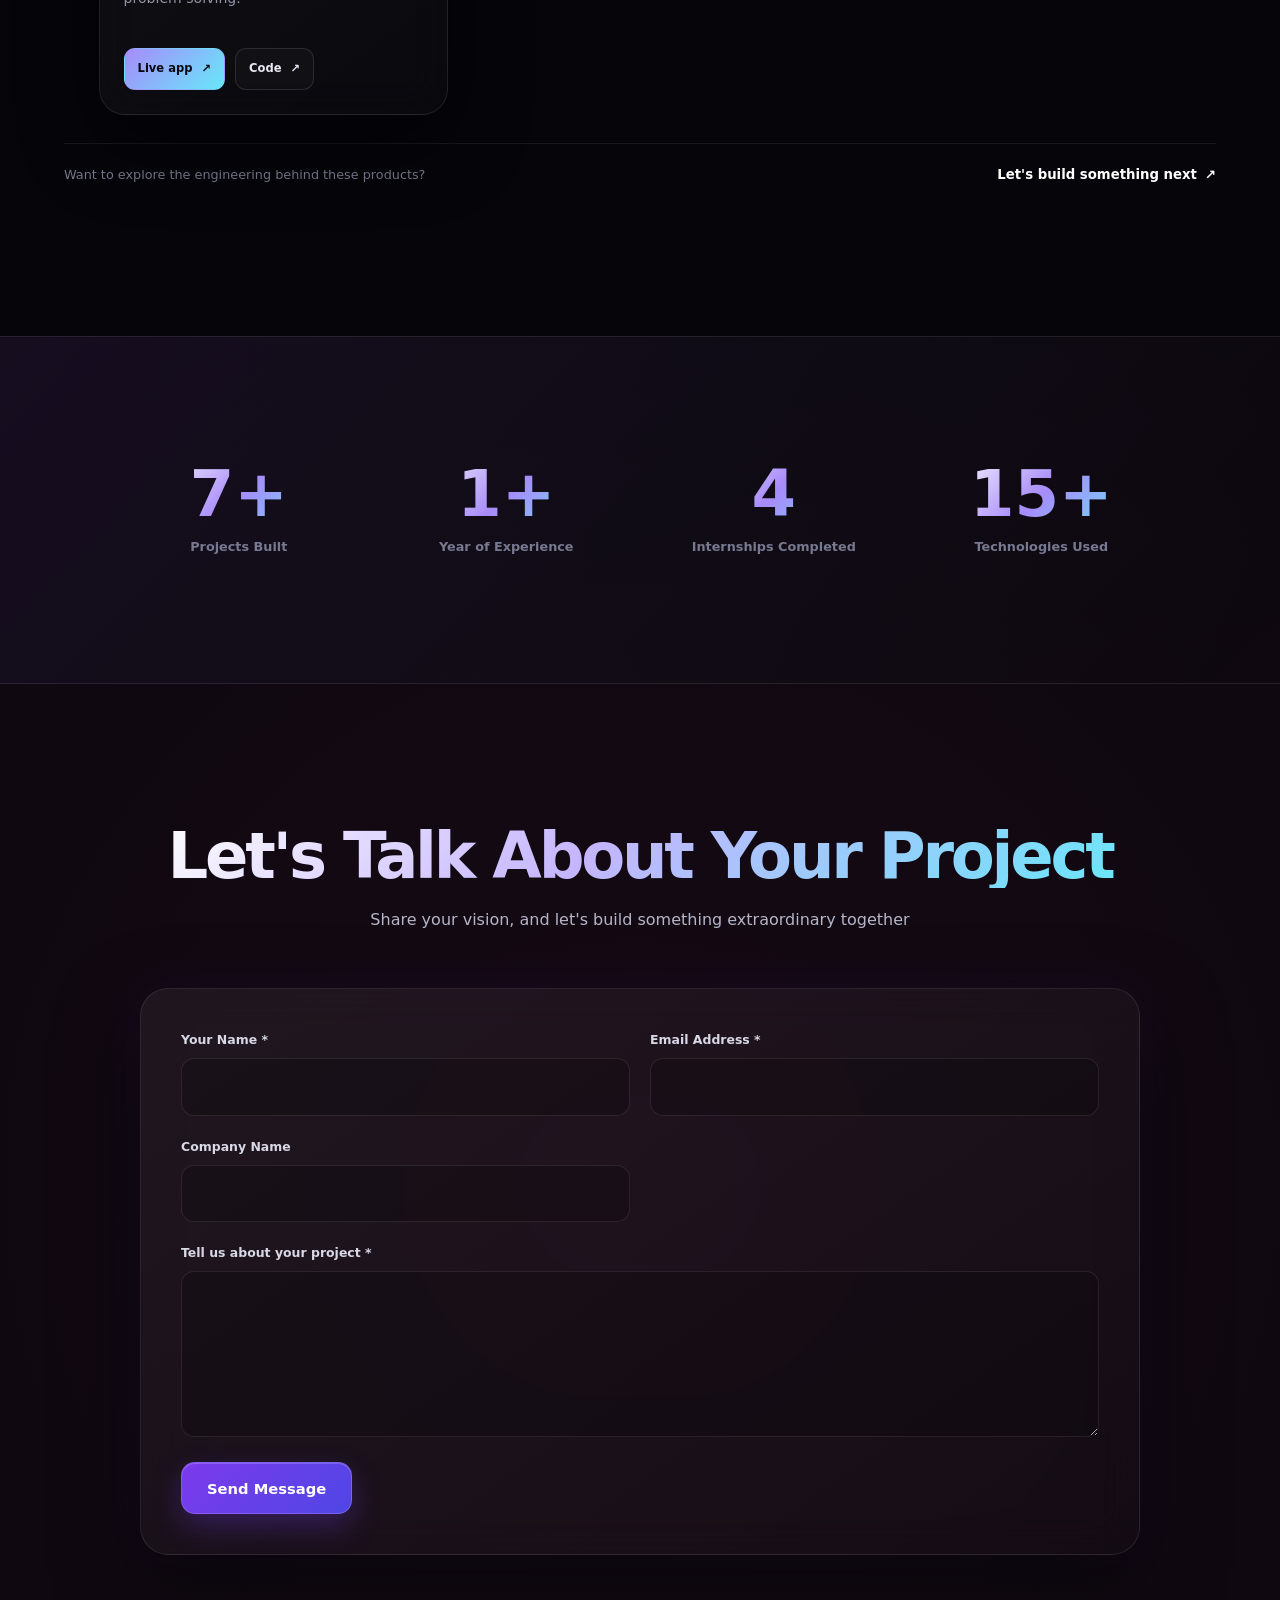
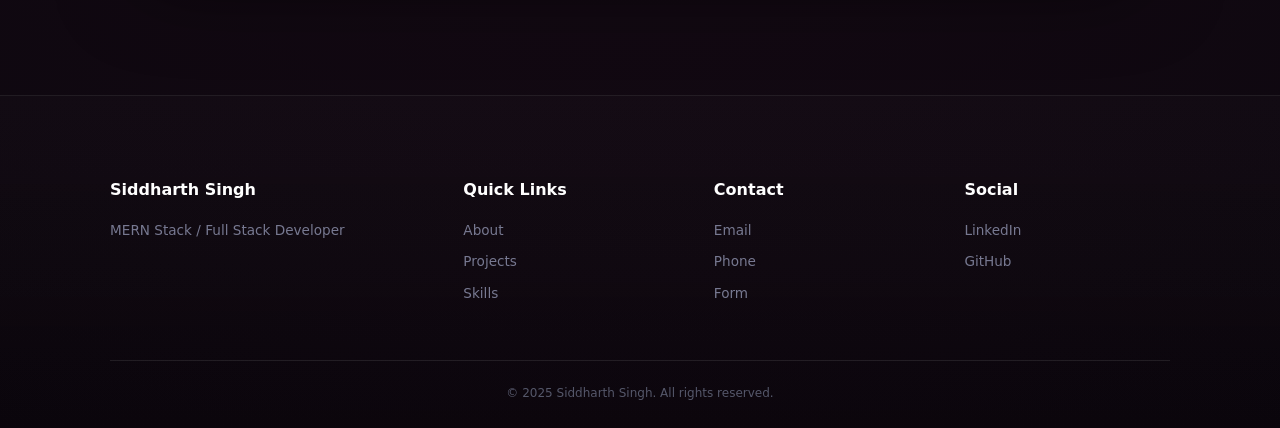
==== commit c2db4861: "chore: remove legacy projects from portfolio showcase" ====
--- a/index.html
+++ b/index.html
@@ -248,30 +248,15 @@
       <div class="project-content"><div class="project-topline"><span>09</span><div class="project-tags"><span>React</span><span>AI</span><span>Chat</span></div></div><h3>AI Chat Assistant</h3><p>A private conversational workspace for questions, brainstorming, writing and problem solving.</p><div class="project-links"><a href="https://ai-chat-assistant.vercel.app" target="_blank" rel="noopener" class="project-link project-link-main">Live app <span>↗</span></a><a href="https://github.com/Siddharthsingh123456/ai-chat-assistant" target="_blank" rel="noopener" class="project-link">Code <span>↗</span></a></div></div>
     </article>
 
-    <article class="project-card project-clip">
-      <div class="project-visual"><div class="visual-film"><span>▶</span><i></i><i></i><i></i></div></div>
-      <div class="project-content"><div class="project-topline"><span>10</span><div class="project-tags"><span>Python</span><span>OpenCV</span><span>AI</span></div></div><h3>ClipSnap AI</h3><p>Detect and extract key moments from media with computer-vision-assisted workflows.</p><div class="project-links"><a href="#contact" class="project-link project-link-main">Ask for demo <span>↗</span></a></div></div>
-    </article>
-
-    <article class="project-card project-cryptalk">
-      <div class="project-visual"><div class="visual-lock">⌁<b>CRYPTALK</b></div></div>
-      <div class="project-content"><div class="project-topline"><span>11</span><div class="project-tags"><span>MERN</span><span>Realtime</span><span>Security</span></div></div><h3>Cryptalk</h3><p>Secure real-time conversations built around private communication and full-stack engineering.</p><div class="project-links"><a href="#contact" class="project-link project-link-main">Ask for demo <span>↗</span></a></div></div>
-    </article>
-
-    <article class="project-card project-api">
-      <div class="project-visual"><div class="visual-flow"><span>API</span><i></i><i></i><i></i><b>→</b></div></div>
-      <div class="project-content"><div class="project-topline"><span>12</span><div class="project-tags"><span>Node.js</span><span>React</span><span>Automation</span></div></div><h3>No-Code API Automation Builder</h3><p>Visually design and automate API workflows without writing backend code.</p><div class="project-links"><a href="#contact" class="project-link project-link-main">Ask for demo <span>↗</span></a></div></div>
-    </article>
-
-    <article class="project-card project-collab">
-      <div class="project-visual"><div class="visual-code"><span>01</span><span>02</span><span>03</span><b>⌘</b></div></div>
-      <div class="project-content"><div class="project-topline"><span>13</span><div class="project-tags"><span>React</span><span>Node.js</span><span>WebSocket</span></div></div><h3>Real-Time Collaborative Code Editor</h3><p>Multiple users can write and edit code together live in the same session.</p><div class="project-links"><a href="#contact" class="project-link project-link-main">Ask for demo <span>↗</span></a></div></div>
-    </article>
-
-    <article class="project-card project-inventory">
-      <div class="project-visual"><div class="visual-inventory"><span>STOCK</span><b>084</b><i></i><i></i></div></div>
-      <div class="project-content"><div class="project-topline"><span>14</span><div class="project-tags"><span>MERN</span><span>MongoDB</span><span>CRUD</span></div></div><h3>Inventory / Product Data Manager</h3><p>Track products, stock and records through a practical full-stack management workflow.</p><div class="project-links"><a href="#contact" class="project-link project-link-main">Ask for demo <span>↗</span></a></div></div>
-    </article>
+
+
+
+
+
+
+
+
+
 
   </div>
   <div class="projects-closer"><span>Want to explore the engineering behind these products?</span><a href="#contact" class="project-link project-link-main">Let's build something next <span>↗</span></a></div>
--- a/styles.css
+++ b/styles.css
@@ -1425,8 +1425,9 @@
         );
 }
 
-.project-image {
-    height: 220px;
+.featured .project-image,
+.regular-projects .project-image {
+    height: auto;
 }
 
 .project-image::after {
@@ -2357,3 +2358,64 @@
     }
 }
 
+
+
+/* =========================================================
+   PROJECT SHOWCASE V2 — PRODUCT-FIRST PORTFOLIO
+========================================================= */
+.projects-showcase{position:relative;overflow:hidden;background:#05050a}
+.projects-showcase:before{content:"";position:absolute;width:720px;height:720px;right:-260px;top:160px;border-radius:50%;background:radial-gradient(circle,#7c5cff18,transparent 68%);filter:blur(20px);pointer-events:none}
+.projects-intro{position:relative;z-index:2;max-width:900px!important;text-align:left!important;margin-bottom:54px!important}
+.projects-kicker{display:inline-flex;padding:7px 11px;border:1px solid rgba(167,139,250,.25);border-radius:999px;color:#bba8ff;font-size:.66rem;font-weight:800;letter-spacing:.18em}
+.projects-intro h2{margin-top:18px!important;font-size:clamp(2.8rem,7vw,5.6rem)!important;line-height:.94!important;letter-spacing:-.06em!important}
+.projects-intro p{max-width:720px;margin-top:18px;color:#9595a8;font-size:1rem}
+.projects-meta{display:flex;flex-wrap:wrap;gap:20px;margin-top:24px;color:#6f7187;font-size:.78rem}
+.projects-meta strong{color:#ececff;font-size:1rem;margin-right:5px}
+
+.projects-grid-v2{width:min(1260px,94%)!important;margin:auto!important;display:grid!important;grid-template-columns:repeat(12,minmax(0,1fr))!important;grid-auto-rows:auto!important;gap:18px!important}
+.projects-grid-v2 .project-card{grid-column:span 4!important;min-height:540px!important;height:auto!important;border:1px solid rgba(255,255,255,.09)!important;border-radius:26px!important;background:linear-gradient(145deg,rgba(255,255,255,.06),rgba(255,255,255,.018))!important;box-shadow:0 28px 80px rgba(0,0,0,.42)!important;overflow:hidden!important}
+.projects-grid-v2 .project-featured{grid-column:span 8!important;min-height:620px!important;display:grid!important;grid-template-columns:1.06fr .94fr!important}
+.projects-grid-v2 .project-visual{position:relative;display:grid;place-items:center;min-height:235px;overflow:hidden;background:#090912;border-bottom:1px solid rgba(255,255,255,.07)}
+.projects-grid-v2 .project-featured .project-visual{min-height:100%;border-bottom:0;border-right:1px solid rgba(255,255,255,.07)}
+.projects-grid-v2 .project-content{padding:24px!important}
+.projects-grid-v2 .project-topline{display:flex;justify-content:space-between;align-items:flex-start;gap:12px;margin-bottom:15px}
+.projects-grid-v2 .project-topline>span{font:800 .7rem ui-monospace,monospace;color:#6f7289;letter-spacing:.08em}
+.projects-grid-v2 .project-tags{display:flex;flex-wrap:wrap;justify-content:flex-end;gap:5px;margin:0!important}
+.projects-grid-v2 .project-tags span{padding:5px 8px;border:1px solid rgba(167,139,250,.17);border-radius:999px;background:rgba(167,139,250,.06);color:#bba8ff;font-size:.62rem;font-weight:700}
+.projects-grid-v2 .project-content h3{font-size:clamp(1.35rem,2.2vw,2rem)!important;letter-spacing:-.04em!important}
+.projects-grid-v2 .project-content p{margin-top:10px!important;color:#9293a5!important;line-height:1.75!important;font-size:.88rem!important}
+.projects-grid-v2 .project-detail-row{display:flex;gap:12px;flex-wrap:wrap;margin-top:18px;padding-top:13px;border-top:1px solid rgba(255,255,255,.07);color:#707286;font-size:.69rem}
+.projects-grid-v2 .project-links{display:flex;gap:10px;flex-wrap:wrap;margin-top:auto!important;padding-top:22px!important}
+.projects-grid-v2 .project-link{display:inline-flex!important;align-items:center;gap:9px;padding:10px 13px;border:1px solid rgba(255,255,255,.11);border-radius:11px;background:rgba(255,255,255,.025);color:#e9e7f2!important;font-size:.72rem!important}
+.projects-grid-v2 .project-link:hover{color:#fff!important;border-color:rgba(167,139,250,.4);background:rgba(167,139,250,.09);transform:translateY(-2px)!important}
+.projects-grid-v2 .project-link-main{background:linear-gradient(135deg,#a78bfa,#67e8f9)!important;color:#0a0811!important;border-color:transparent!important}
+.projects-grid-v2 .project-link-main:hover{box-shadow:0 12px 30px rgba(139,92,246,.28);color:#05040a!important}
+
+.projects-grid-v2 .project-resume{--accent:#e8b5ff}.projects-grid-v2 .project-interview{--accent:#4dffd7}.projects-grid-v2 .project-quiz{--accent:#ffb84d}.projects-grid-v2 .project-summary{--accent:#c4ff61}.projects-grid-v2 .project-notes{--accent:#f4cf76}.projects-grid-v2 .project-pdf{--accent:#ff7f7f}.projects-grid-v2 .project-code{--accent:#69dcff}.projects-grid-v2 .project-chat{--accent:#d39cff}.projects-grid-v2 .project-clip{--accent:#8cf0ff}.projects-grid-v2 .project-cryptalk{--accent:#7fa7ff}.projects-grid-v2 .project-api{--accent:#cfa1ff}.projects-grid-v2 .project-collab{--accent:#5cffb6}.projects-grid-v2 .project-inventory{--accent:#ffdf7a}
+.projects-grid-v2 .project-card:before{content:"";position:absolute;inset:0 0 auto;height:2px;background:linear-gradient(90deg,transparent,var(--accent,#a78bfa),transparent);opacity:.75;z-index:2}
+.projects-grid-v2 .project-card:hover{transform:translateY(-10px) rotateX(1deg)!important;border-color:color-mix(in srgb,var(--accent,#a78bfa) 35%,transparent)!important;box-shadow:0 38px 100px rgba(0,0,0,.55),0 0 45px color-mix(in srgb,var(--accent,#a78bfa) 10%,transparent)!important}
+
+.project-window{width:84%;height:72%;min-height:255px;border:1px solid #8b74ff3e;border-radius:18px;background:linear-gradient(145deg,#11172a,#070a12);box-shadow:0 30px 80px #2b21a83d;transform:perspective(900px) rotateY(-9deg) rotateX(4deg);overflow:hidden}
+.window-top{height:32px;display:flex;align-items:center;gap:5px;padding:0 10px;border-bottom:1px solid #ffffff0c}.window-top>span{width:6px;height:6px;border-radius:50%;background:#ff6b7d}.window-top>span:nth-child(2){background:#ffd06b}.window-top>span:nth-child(3){background:#6ef0bd}.window-top em{margin-left:auto;color:#6f8aa9;font:700 6px ui-monospace,monospace;font-style:normal}
+.window-body{display:grid;grid-template-columns:42px 1fr;height:calc(100% - 32px)}.window-body aside{display:flex;flex-direction:column;gap:12px;padding:14px;border-right:1px solid #ffffff0c}.window-body aside i{width:10px;height:10px;border-radius:3px;background:#7c67ff66}.window-main{padding:20px}.window-line{width:42%;height:5px;margin-top:12px;border-radius:99px;background:#5d6c8c}.window-line.wide{width:68%;margin-top:0;background:#c4a7ff}.window-grid{display:grid;grid-template-columns:repeat(3,1fr);gap:8px;margin-top:22px}.window-grid div{height:46px;border:1px solid #6f63ff25;border-radius:8px;background:#8d72ff09}.window-terminal{margin-top:18px;padding:10px;border:1px solid #5ce4d724;border-radius:7px;background:#05110e;color:#76ffd5;font:700 8px ui-monospace,monospace}.window-terminal b{color:#6ea8ff;margin-left:8px}
+.project-float-label{position:absolute;bottom:18px;left:18px;padding:7px 10px;border:1px solid #9c8cff34;border-radius:999px;background:#090910cc;color:#d9ceff;font-size:.58rem;font-weight:800;letter-spacing:.14em}
+
+.visual-sheet{width:60%;height:78%;min-height:235px;background:linear-gradient(145deg,#fffdf9,#e2d4ef);border-radius:8px;transform:rotate(-5deg);padding:22px;color:#4d3560;box-shadow:16px 24px 55px #0008}.visual-sheet b{font:800 24px "Cormorant Garamond"}.visual-sheet i{display:block;height:6px;margin-top:16px;background:#a378c1;border-radius:2px;opacity:.45}.visual-sheet i:nth-of-type(2){width:80%}.visual-sheet i:nth-of-type(3){width:62%}.visual-sheet small{display:inline-block;margin-top:30px;padding:5px 7px;border:1px solid #b48ec9;border-radius:999px;font:800 7px "Manrope"}
+.visual-shield{width:145px;height:165px;display:grid;place-items:center;background:linear-gradient(145deg,#dffff4,#35e5bb 55%,#064844);clip-path:polygon(50% 0,91% 18%,84% 74%,50% 100%,16% 74%,9% 18%);box-shadow:0 28px 70px #00e5b344;color:#05201b}.visual-shield span{font:700 42px "Sora"}.visual-shield small{font:800 7px "Sora";letter-spacing:.18em}.visual-gridline{position:absolute;inset:16% 10%;border:1px solid #4dffe32d;transform:skewY(-5deg)}
+.visual-badge{width:170px;height:170px;display:grid;place-items:center;border-radius:34px;background:linear-gradient(145deg,#ffe486,#ff9828 55%,#f04435);box-shadow:14px 24px 55px #ff732f40;transform:rotate(6deg)}.visual-badge b{font:800 86px "Bricolage Grotesque";color:#5b1506}.visual-badge span{position:absolute;right:14px;top:14px;color:#fff2b6;font:800 9px "Bricolage Grotesque"}.visual-stars{position:absolute;bottom:18px;color:#ffd76a;letter-spacing:13px;font-size:10px}
+.visual-wave{width:70%;display:flex;align-items:center;justify-content:center;gap:9px;height:130px}.visual-wave i{width:8%;max-width:15px;height:45px;border-radius:99px;background:linear-gradient(#dfff9e,#5ee7a7);animation:portfolioWave 1.6s ease-in-out infinite alternate}.visual-wave i:nth-child(2){height:80px;animation-delay:.12s}.visual-wave i:nth-child(3){height:110px;animation-delay:.24s}.visual-wave i:nth-child(4){height:68px;animation-delay:.36s}.visual-wave i:nth-child(5){height:125px;animation-delay:.48s}.visual-wave i:nth-child(6){height:82px;animation-delay:.6s}.visual-wave i:nth-child(7){height:52px;animation-delay:.72s}@keyframes portfolioWave{to{transform:scaleY(.62);opacity:.7}}
+.visual-scan{position:absolute;bottom:18px;left:18px;color:#bdf68c;font:700 7px ui-monospace,monospace}
+.visual-note{width:70%;height:72%;padding:24px;background:#f2d993;color:#523516;transform:rotate(-6deg);box-shadow:16px 24px 55px #0008;clip-path:polygon(0 0,100% 0,100% 92%,88% 100%,0 100%)}.visual-note b{font:700 26px "Fraunces"}.visual-note i{display:block;height:5px;margin-top:15px;background:#845f2c33;border-radius:3px}.visual-note span{float:right;margin-top:26px;font-size:23px}
+.visual-pdf{width:62%;height:76%;padding:24px;background:linear-gradient(145deg,#2a0e14,#0f080a);border:1px solid #ff7f7f55;color:#ffb6b6;transform:rotate(6deg);clip-path:polygon(0 0,74% 0,100% 20%,100% 100%,0 100%);box-shadow:18px 28px 65px #ff55551d}.visual-pdf b{display:block;font:700 30px "Space Mono"}.visual-pdf span{display:block;margin-top:20px;font:700 10px "Space Mono";color:#d18b93}
+.visual-terminal{width:76%;padding:25px;border:1px solid #55baff44;background:#06101b;border-radius:9px;box-shadow:0 25px 65px #2977ff2b;color:#71ecff;font:700 32px "JetBrains Mono";transform:translateY(-6px)}.visual-terminal small{display:block;margin-top:20px;color:#5d7893;font:700 7px "JetBrains Mono";letter-spacing:.18em}.visual-terminal b{display:inline-block;margin-top:20px;padding:5px 8px;border:1px solid #5cffca55;border-radius:4px;color:#6dffc9;font:700 7px "JetBrains Mono"}
+.visual-bubble{position:relative;width:72%;height:62%;border-radius:42% 42% 42% 13%;background:linear-gradient(145deg,#f5e7ff,#9d78ff 58%,#425fcc);box-shadow:18px 25px 70px #9b70ff45;display:flex;align-items:center;justify-content:center;gap:8px}.visual-bubble:after{content:"";position:absolute;left:25px;bottom:-22px;width:45px;height:45px;background:#4f3c94;clip-path:polygon(0 0,100% 0,0 100%)}.visual-bubble span{width:9px;height:9px;border-radius:50%;background:#fff6}.visual-bubble b{position:absolute;right:18px;top:15px;font:800 9px "Syne";color:#fff}
+.visual-film{width:74%;height:63%;border:1px solid #69eaff55;border-radius:13px;background:#061319;display:grid;grid-template-columns:repeat(5,1fr);gap:6px;padding:12px;box-shadow:0 25px 65px #2ccfff2b}.visual-film span{grid-column:1/-1;color:#98f7ff;font:800 24px "JetBrains Mono";text-align:center}.visual-film i{background:linear-gradient(145deg,#1f6b7d,#0d2c38);border:1px solid #6feaff22;border-radius:4px}
+.visual-lock{width:170px;height:145px;display:grid;place-items:center;border:1px solid #86aaff55;border-radius:20px;background:linear-gradient(145deg,#17233f,#0a1020);color:#8fb4ff;font:800 46px "Space Mono";box-shadow:0 25px 65px #477cff25}.visual-lock b{font:800 8px "Space Mono";letter-spacing:.22em}
+.visual-flow{width:78%;height:60%;display:flex;align-items:center;justify-content:center;gap:10px;color:#d6b6ff}.visual-flow span,.visual-flow b{padding:12px;border:1px solid #bd8cff44;border-radius:10px;background:#170d27;font:800 11px "JetBrains Mono"}.visual-flow i{width:34px;height:2px;background:#bd8cff55}
+.visual-code{position:relative;width:72%;height:68%;border:1px solid #5dffb844;border-radius:12px;background:#06130e;box-shadow:0 22px 60px #2fffab18;padding:18px}.visual-code span{display:block;color:#5ee2a4;font:700 9px "JetBrains Mono";margin-bottom:10px}.visual-code b{position:absolute;right:18px;bottom:16px;color:#8fffc6;font:800 25px "JetBrains Mono"}
+.visual-inventory{width:72%;padding:20px;border:1px solid #ffdf7a44;border-radius:14px;background:#1a1305;box-shadow:0 22px 60px #ffcf4415;color:#ffe39a;font-family:"Work Sans"}.visual-inventory span{display:block;font-size:7px;letter-spacing:.2em}.visual-inventory b{display:block;margin:10px 0;font-size:42px}.visual-inventory i{display:inline-block;width:28%;height:6px;margin-right:5%;background:#f0c65d44;border-radius:3px}
+.projects-closer{display:flex;justify-content:space-between;align-items:center;gap:20px;max-width:1260px;margin:28px auto 0;padding:20px 0;border-top:1px solid rgba(255,255,255,.08);color:#77798e;font-size:.8rem}
+
+@media(max-width:1050px){.projects-grid-v2 .project-card{grid-column:span 6!important}.projects-grid-v2 .project-featured{grid-column:span 12!important}}
+@media(max-width:800px){.projects-grid-v2{width:min(680px,94%)!important}.projects-grid-v2 .project-card,.projects-grid-v2 .project-featured{grid-column:span 12!important}.projects-grid-v2 .project-featured{grid-template-columns:1fr!important}.projects-grid-v2 .project-featured .project-visual{min-height:360px;border-right:0;border-bottom:1px solid rgba(255,255,255,.07)}.projects-closer{flex-direction:column;align-items:flex-start}.projects-intro{text-align:left!important}}
+@media(max-width:560px){.projects{padding-left:5%!important;padding-right:5%!important}.projects-grid-v2{width:100%!important}.projects-grid-v2 .project-card{min-height:500px!important;border-radius:20px!important}.projects-grid-v2 .project-featured{min-height:650px!important}.projects-grid-v2 .project-content{padding:20px!important}.project-window{width:88%;min-height:220px}.visual-sheet,.visual-pdf{width:68%}}
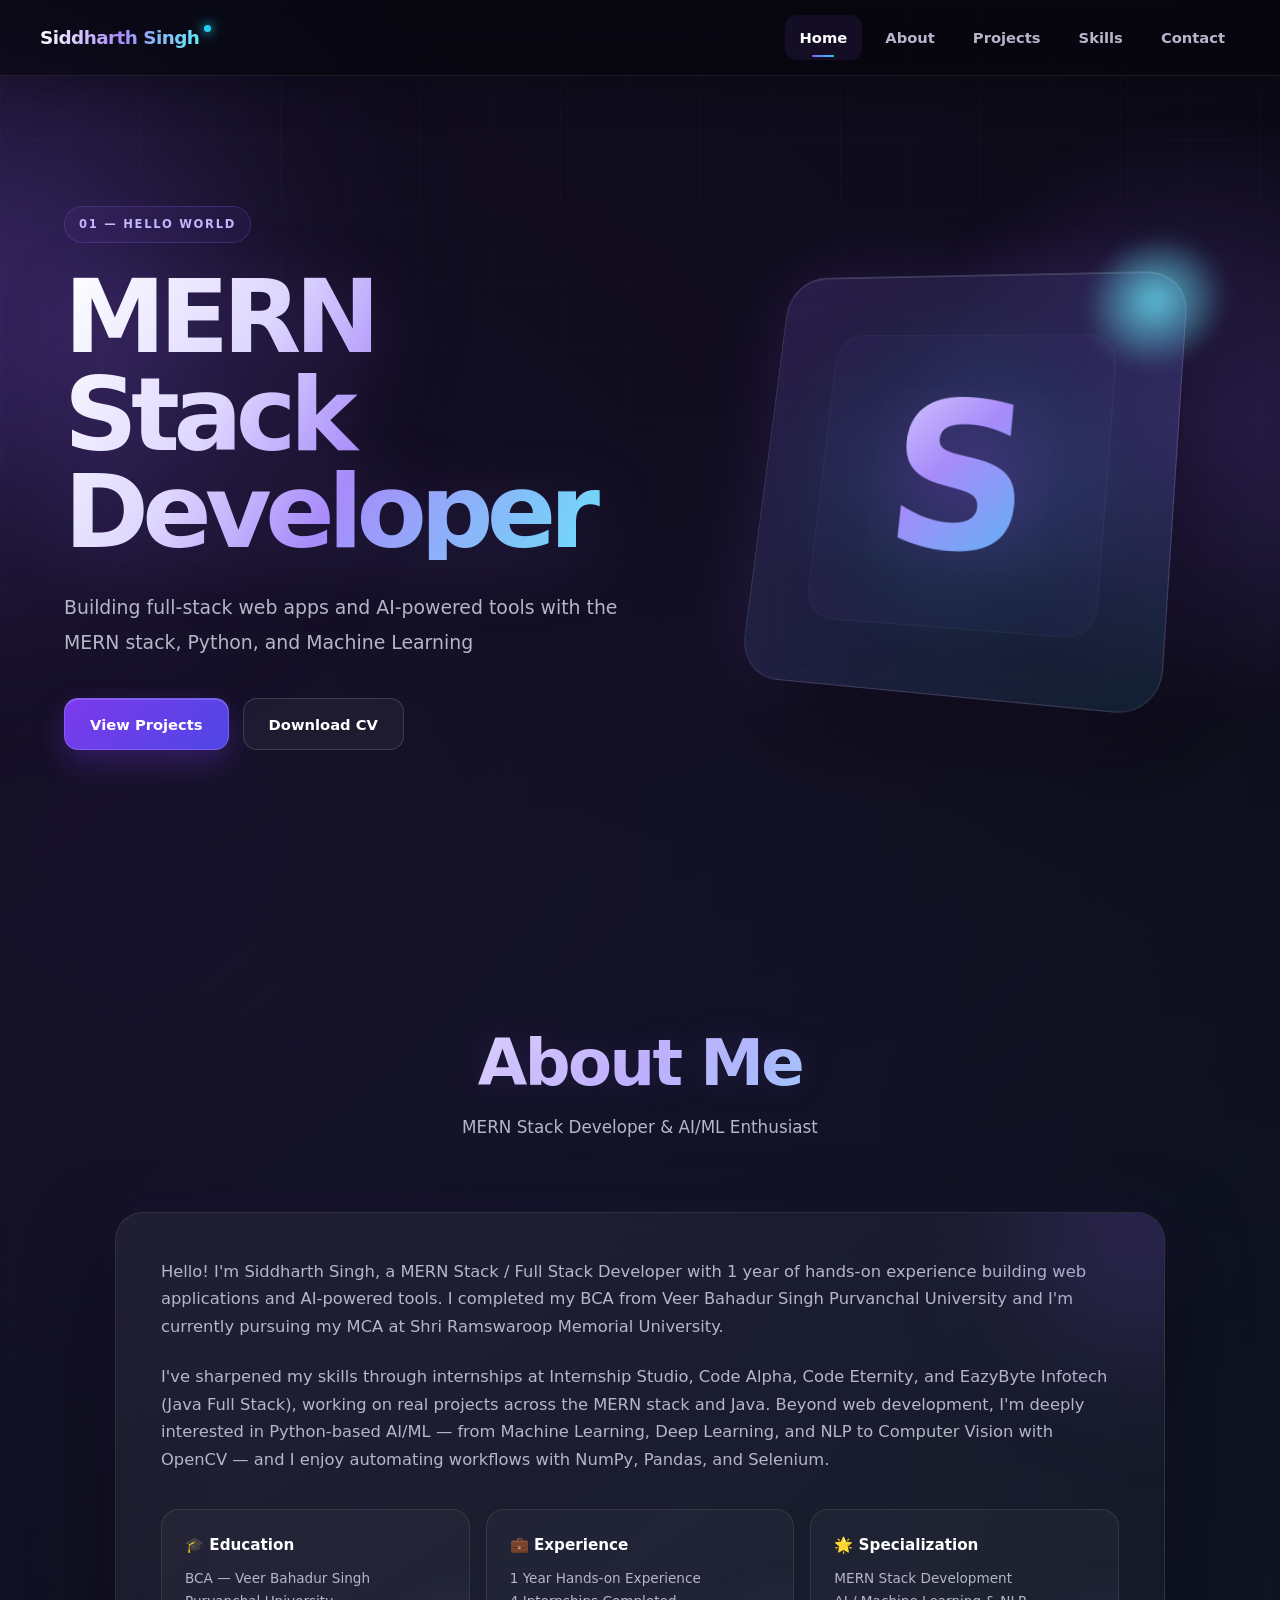
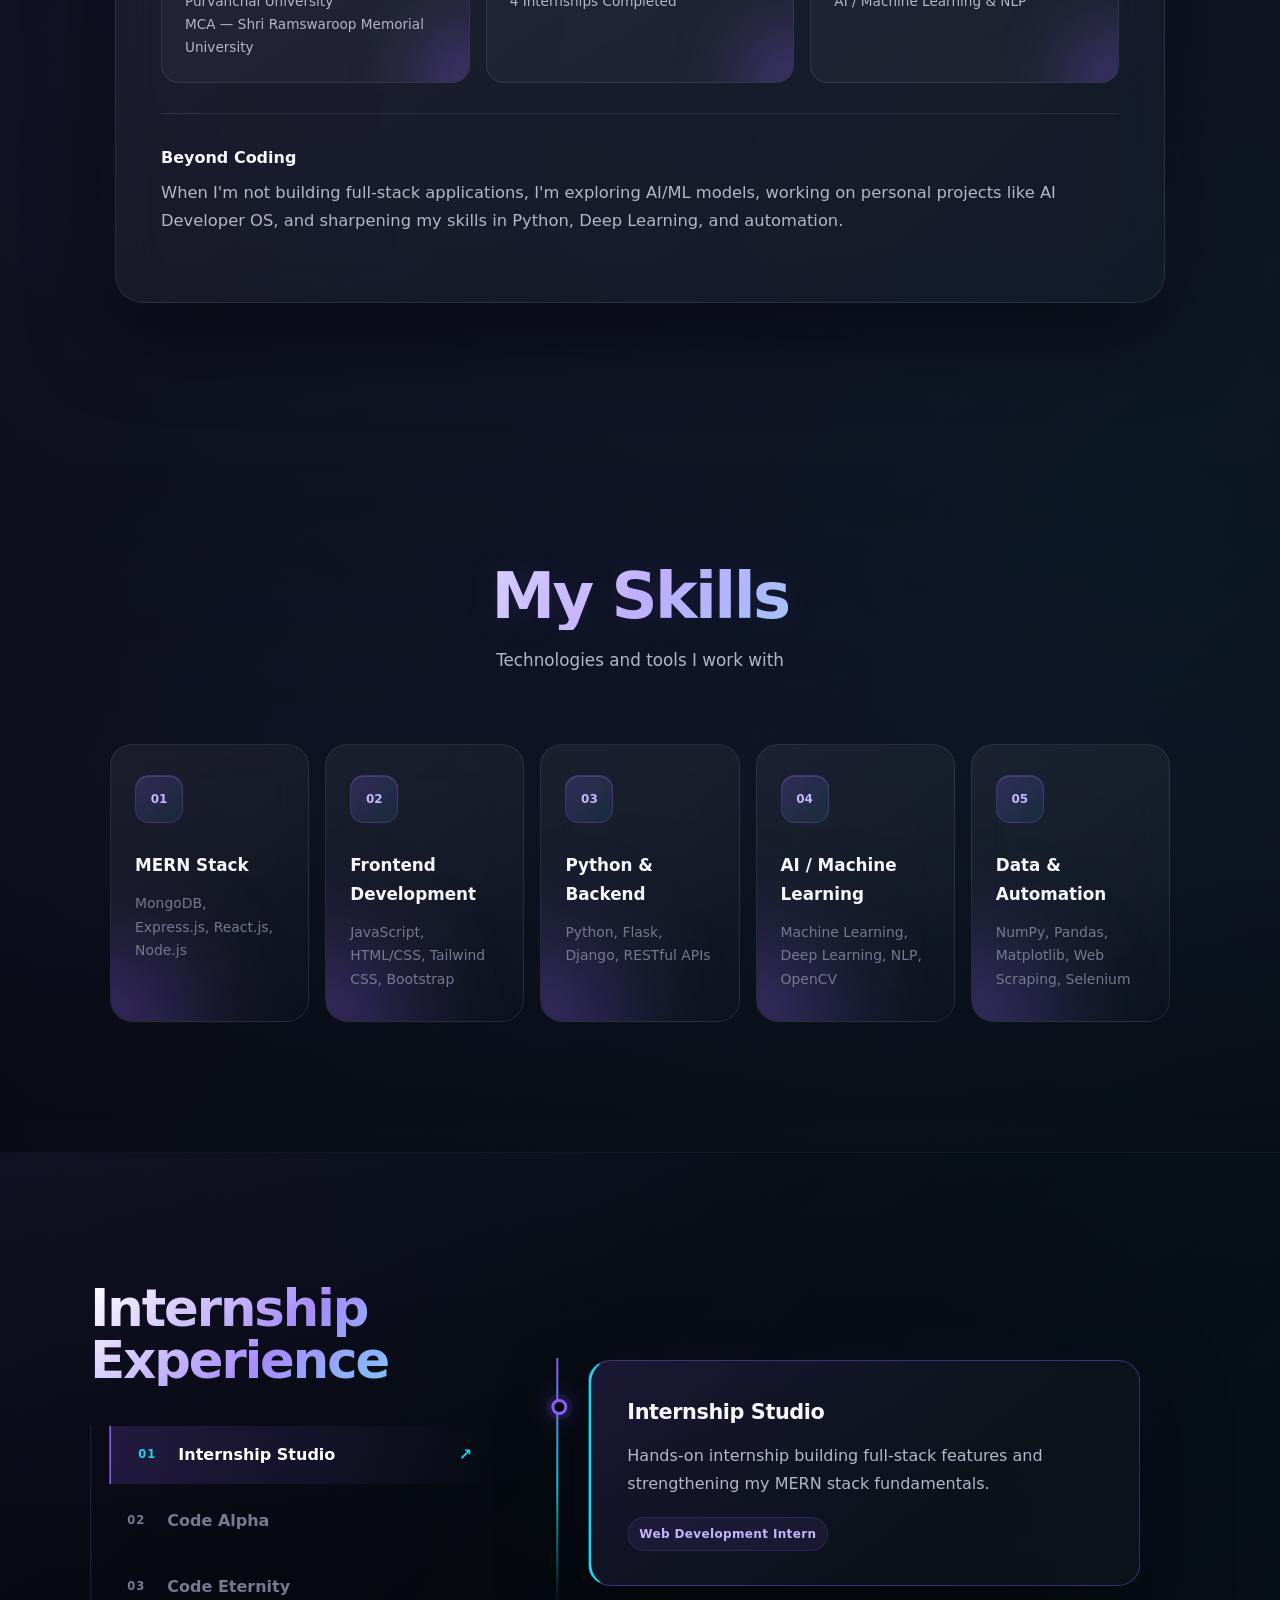
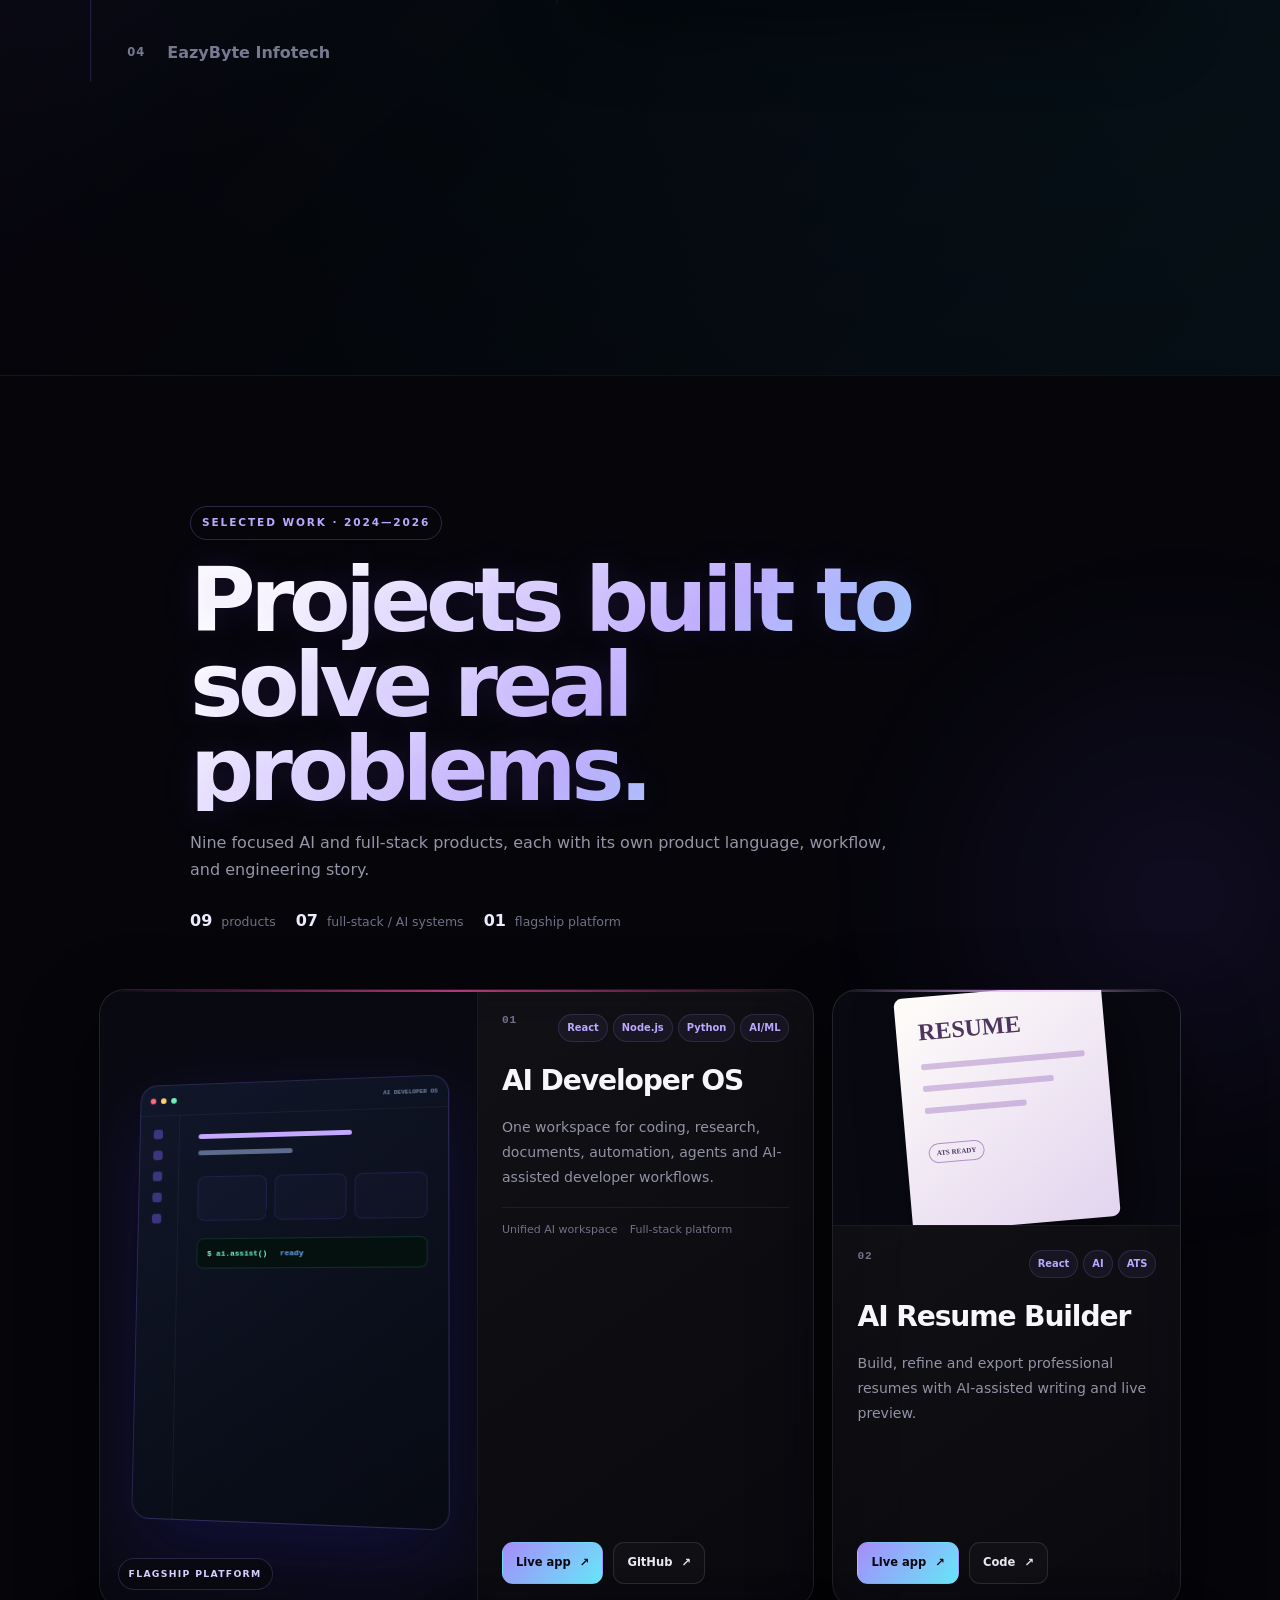
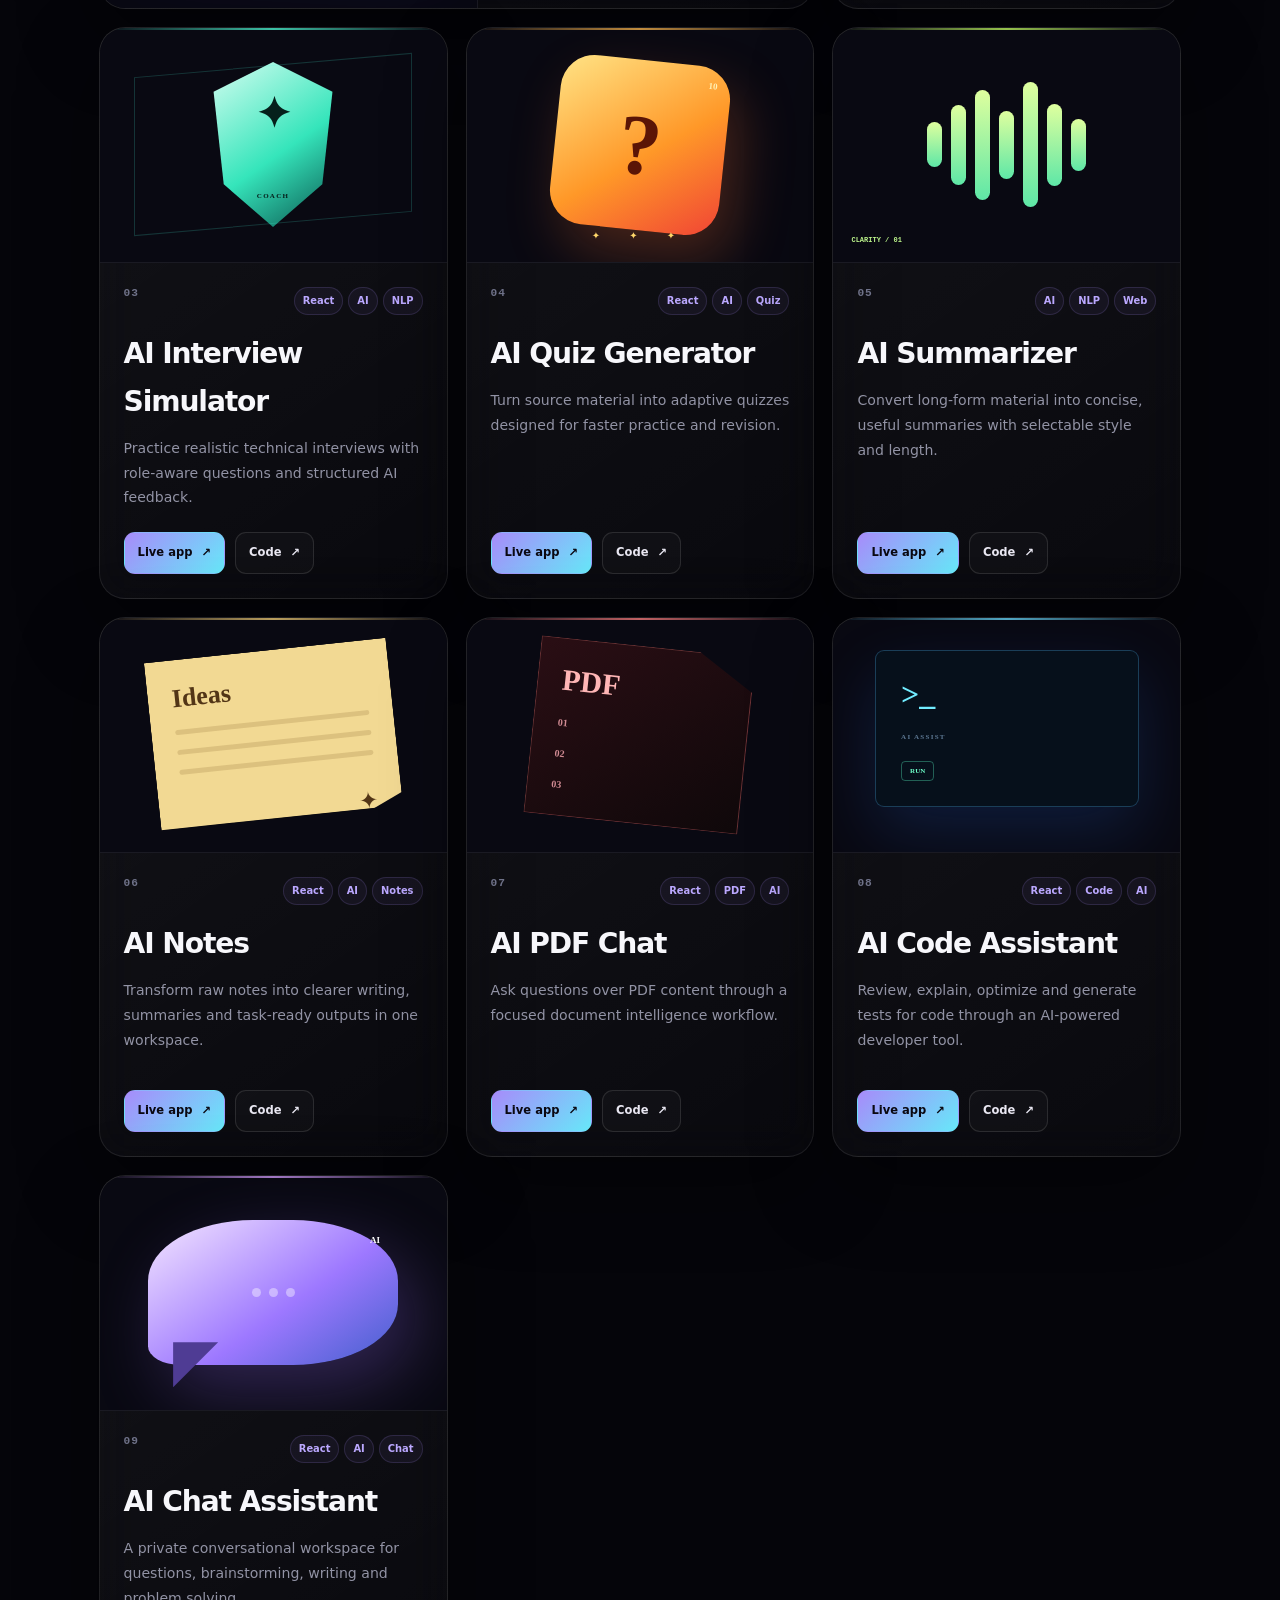
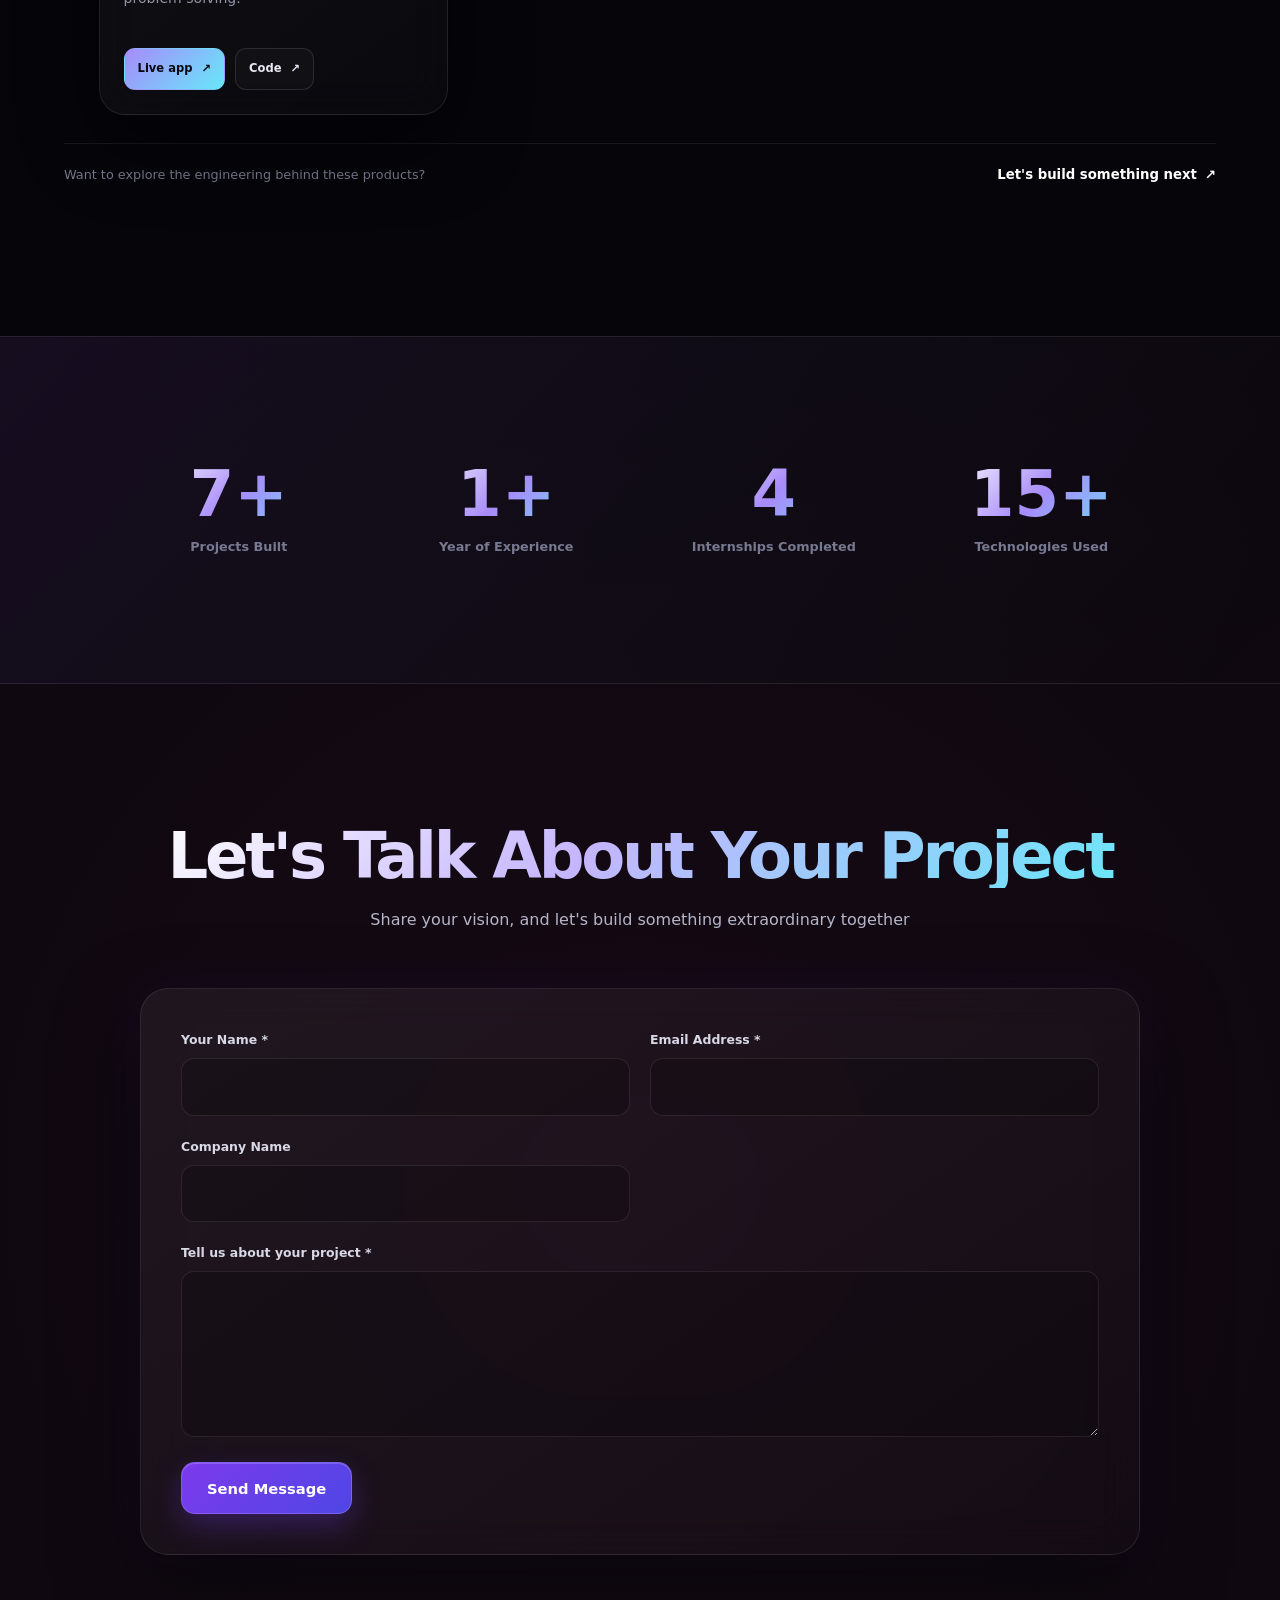
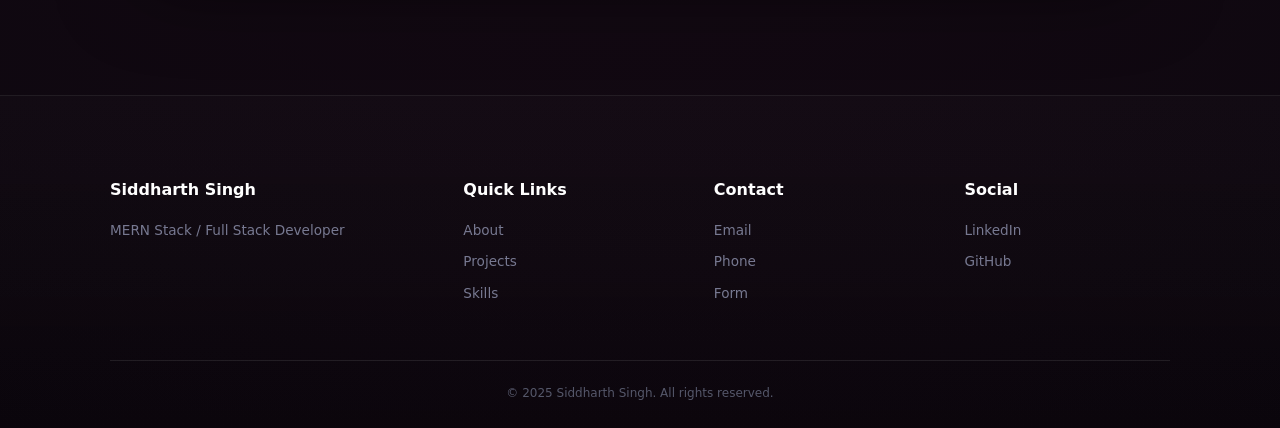
==== commit d4502b9f: "fix: align portfolio project count and live CTA labels" ====
--- a/index.html
+++ b/index.html
@@ -171,9 +171,9 @@
   <div class="section-header projects-intro">
     <span class="projects-kicker">SELECTED WORK · 2024—2026</span>
     <h2>Projects built to solve real problems.</h2>
-    <p>Eight focused AI and full-stack products, each with its own product language, workflow, and engineering story.</p>
+    <p>Nine focused AI and full-stack products, each with its own product language, workflow, and engineering story.</p>
     <div class="projects-meta">
-      <span><strong>08</strong> products</span>
+      <span><strong>09</strong> products</span>
       <span><strong>07</strong> full-stack / AI systems</span>
       <span><strong>01</strong> flagship platform</span>
     </div>
@@ -202,7 +202,7 @@
         <p>One workspace for coding, research, documents, automation, agents and AI-assisted developer workflows.</p>
         <div class="project-detail-row"><span>Unified AI workspace</span><span>Full-stack platform</span></div>
         <div class="project-links">
-          <a href="https://ai-developer-os.vercel.app" target="_blank" rel="noopener" class="project-link project-link-main">Open platform <span>↗</span></a>
+          <a href="https://ai-developer-os.vercel.app" target="_blank" rel="noopener" class="project-link project-link-main">Live app <span>↗</span></a>
           <a href="https://github.com/Siddharthsingh123456/AI-Developer-OS" target="_blank" rel="noopener" class="project-link">GitHub <span>↗</span></a>
         </div>
       </div>
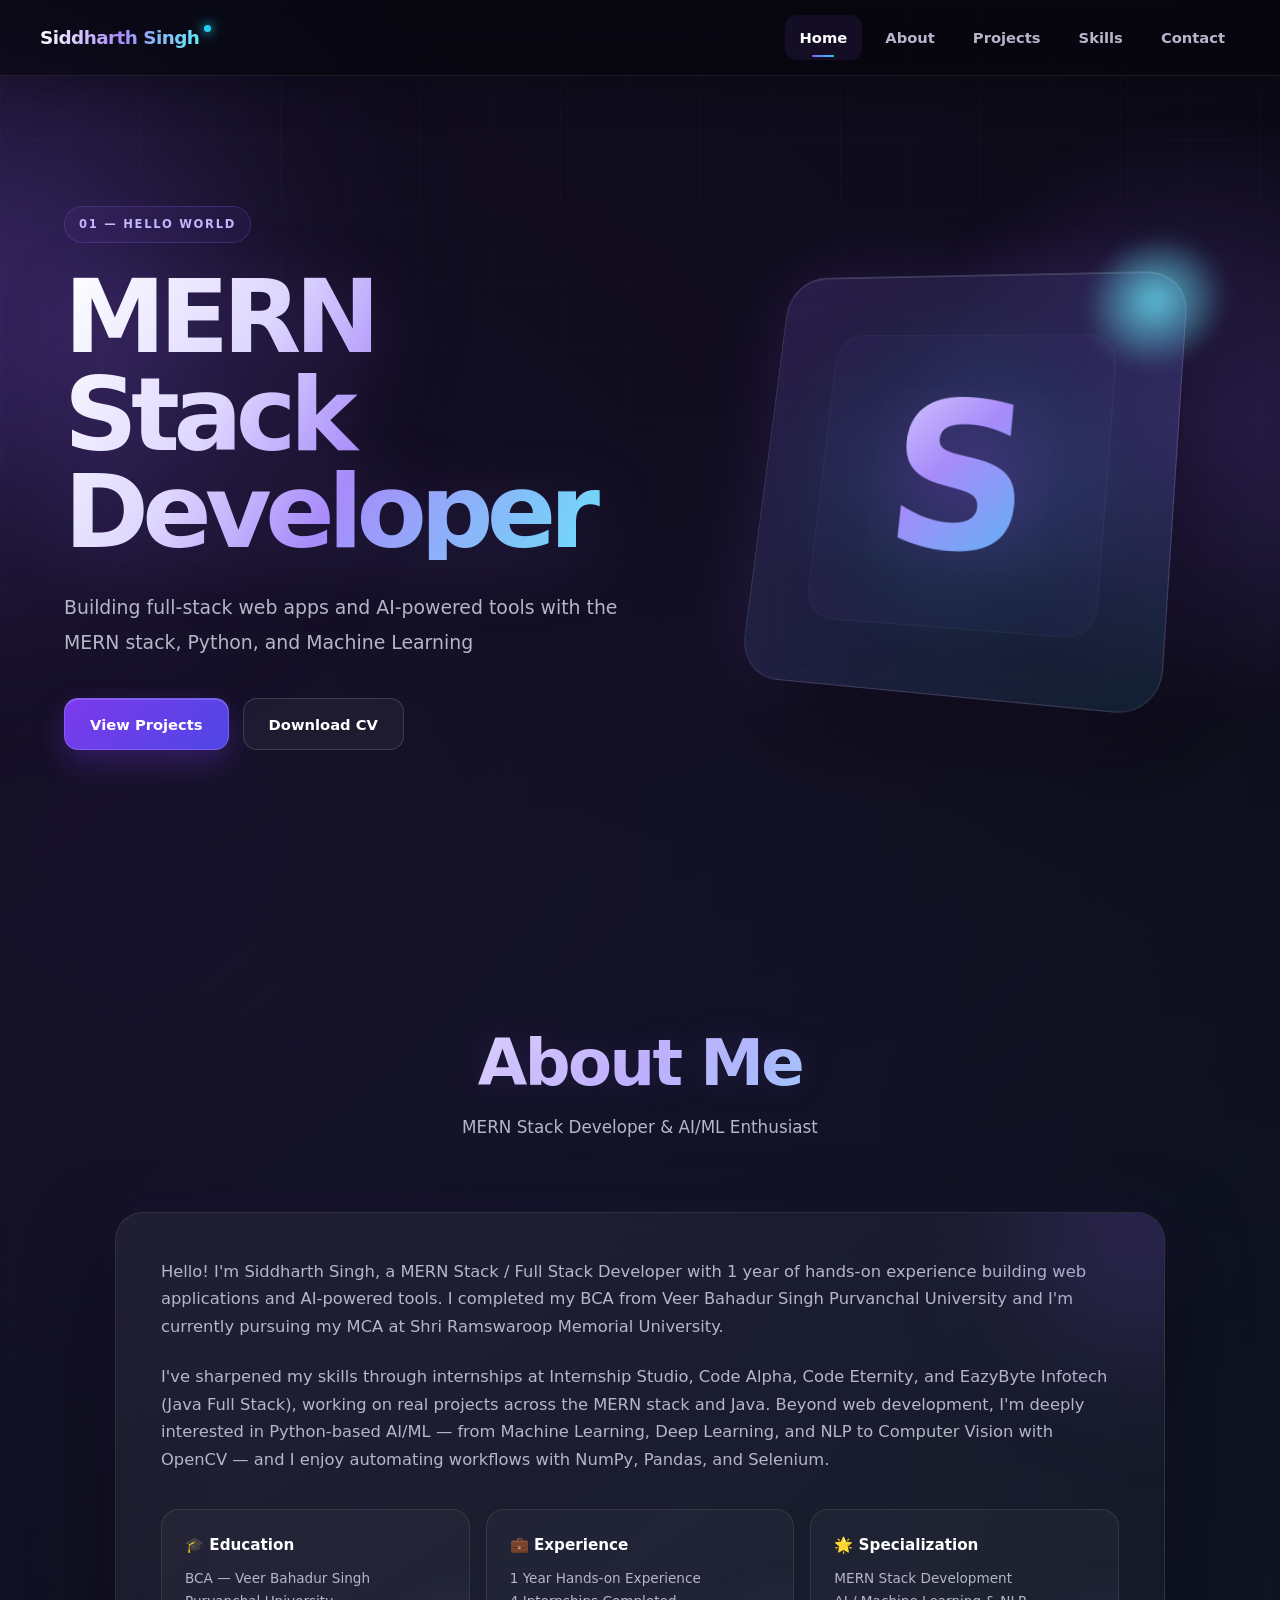
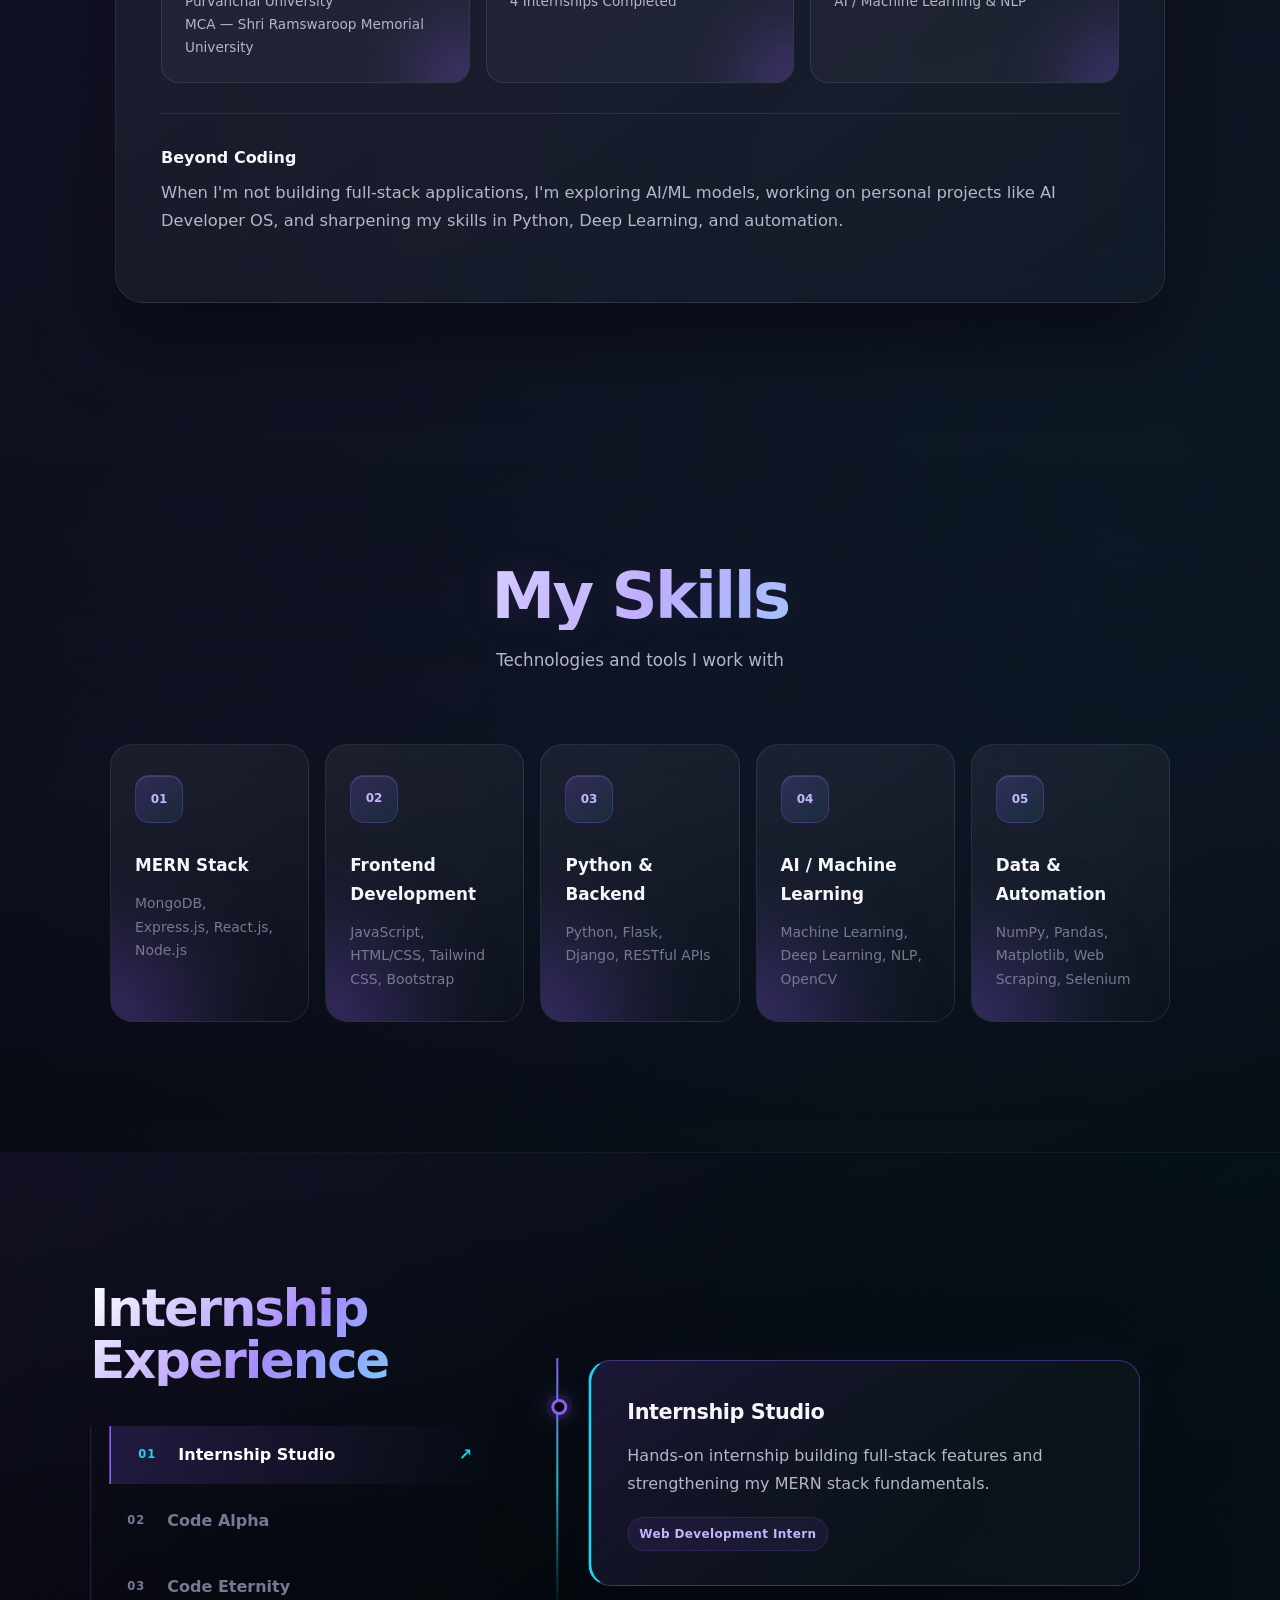
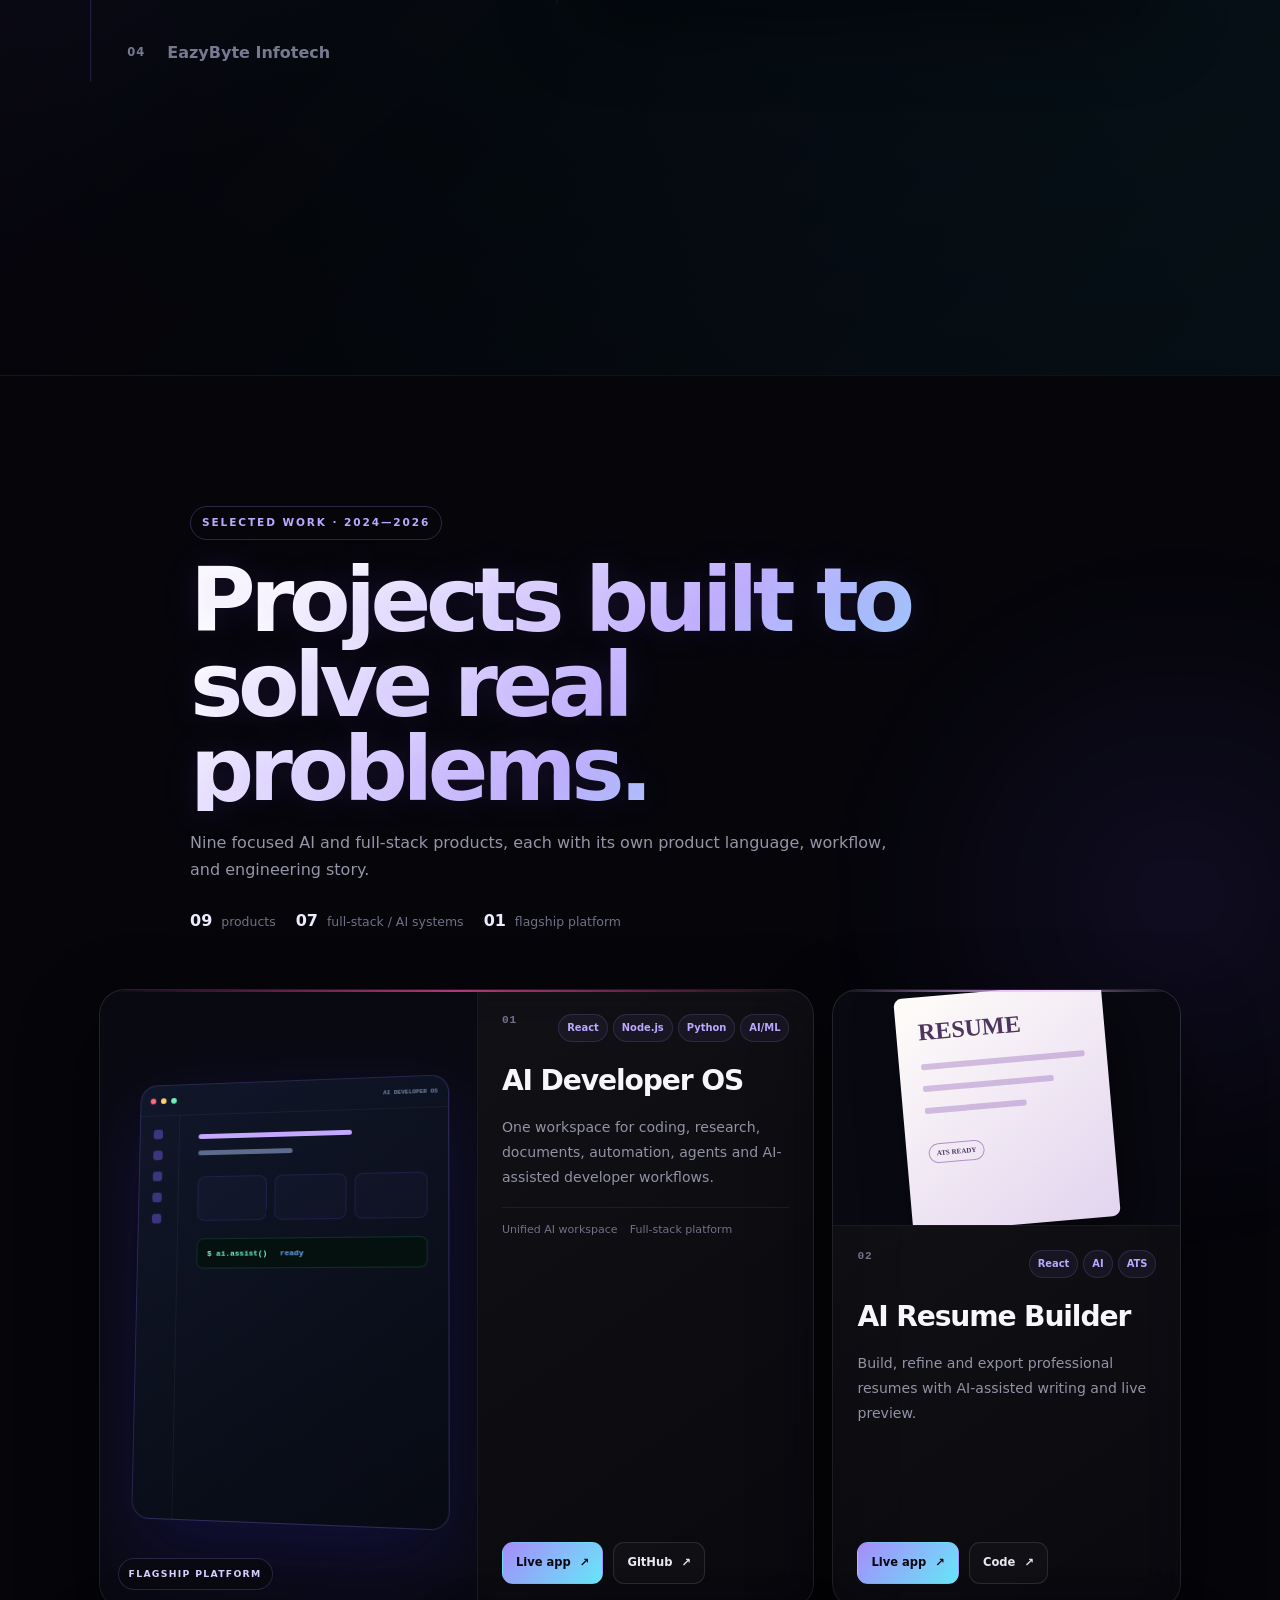
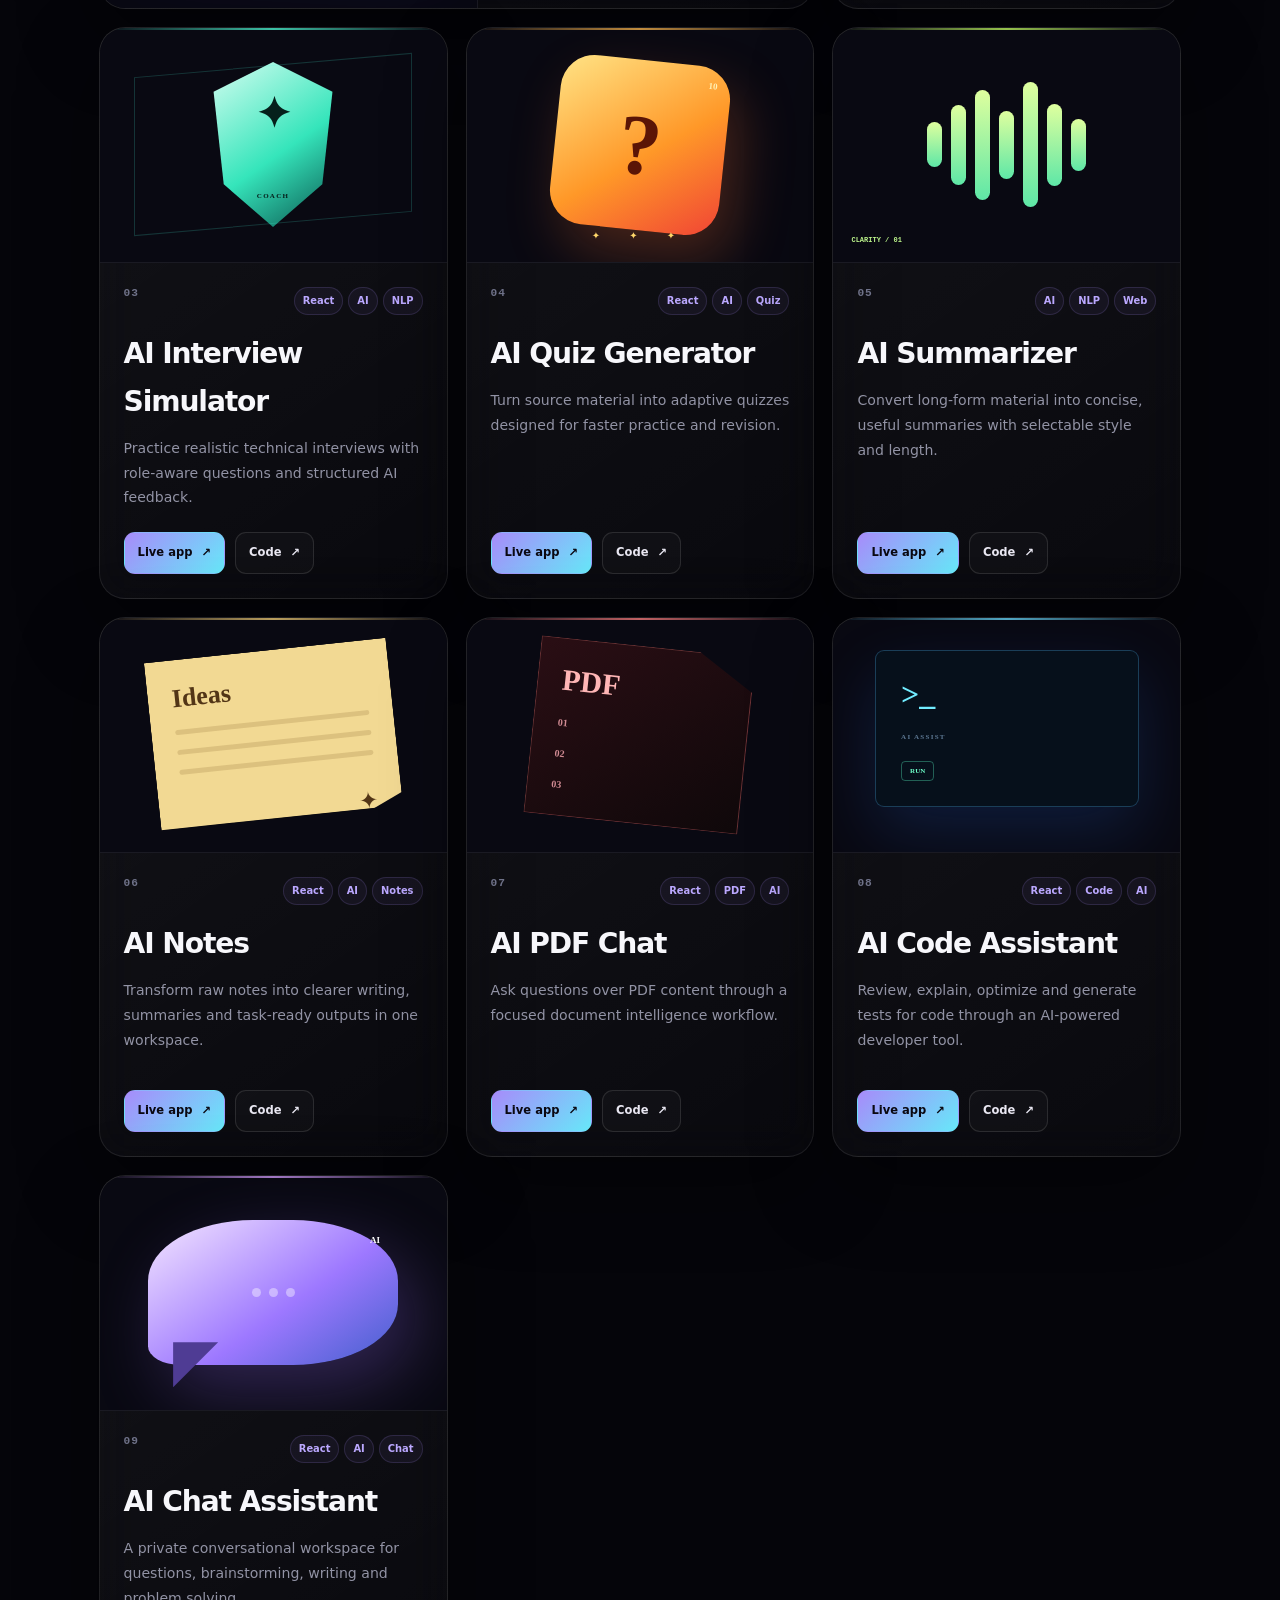
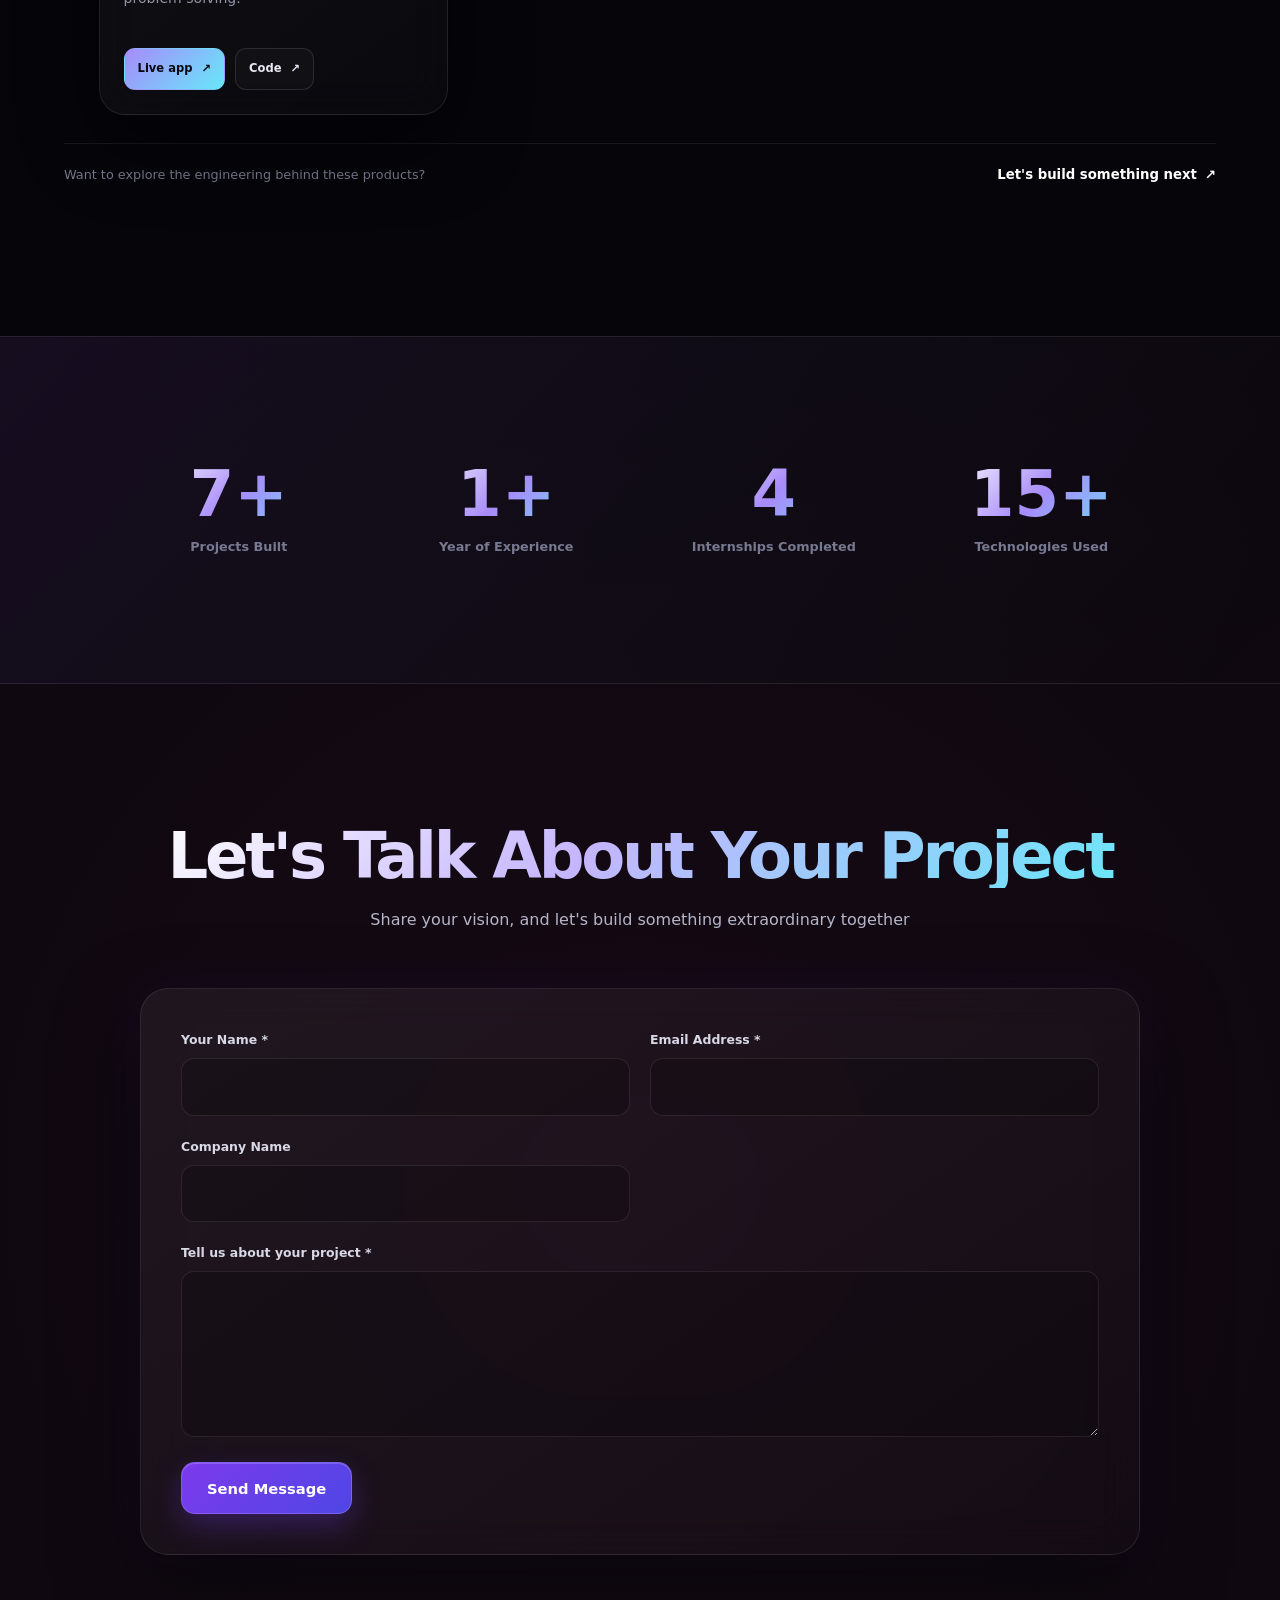
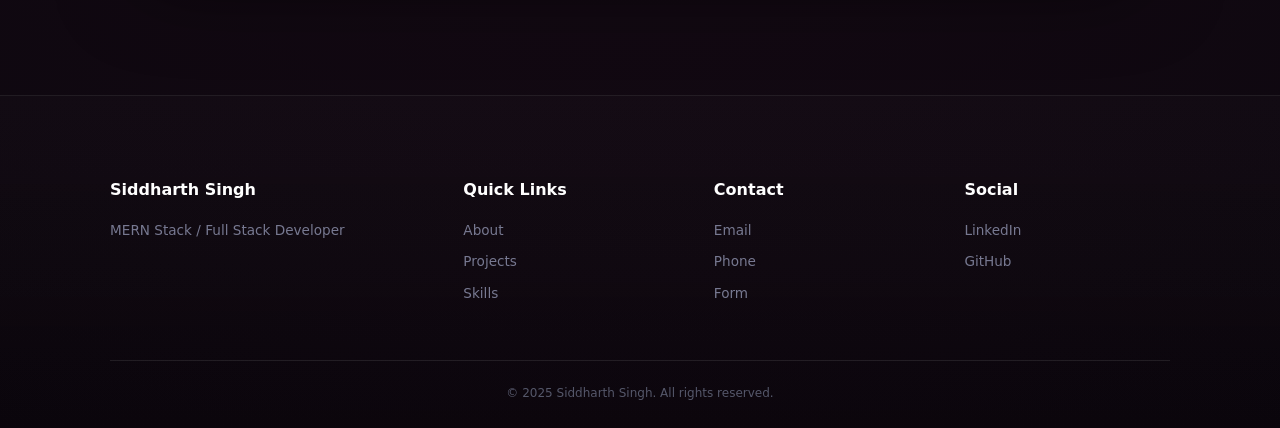
==== commit 38b2c116: "fix: connect portfolio projects to actual Vercel live apps" ====
--- a/index.html
+++ b/index.html
@@ -210,42 +210,42 @@
 
     <article class="project-card project-resume">
       <div class="project-visual"><div class="visual-sheet"><b>RESUME</b><i></i><i></i><i></i><small>ATS READY</small></div></div>
-      <div class="project-content"><div class="project-topline"><span>02</span><div class="project-tags"><span>React</span><span>AI</span><span>ATS</span></div></div><h3>AI Resume Builder</h3><p>Build, refine and export professional resumes with AI-assisted writing and live preview.</p><div class="project-links"><a href="https://ai-resume-builder.vercel.app" target="_blank" rel="noopener" class="project-link project-link-main">Live app <span>↗</span></a><a href="https://github.com/Siddharthsingh123456/ai-resume-builder" target="_blank" rel="noopener" class="project-link">Code <span>↗</span></a></div></div>
+      <div class="project-content"><div class="project-topline"><span>02</span><div class="project-tags"><span>React</span><span>AI</span><span>ATS</span></div></div><h3>AI Resume Builder</h3><p>Build, refine and export professional resumes with AI-assisted writing and live preview.</p><div class="project-links"><a href="https://ai-resume-builder-lilac-beta.vercel.app" target="_blank" rel="noopener" class="project-link project-link-main">Live app <span>↗</span></a><a href="https://github.com/Siddharthsingh123456/ai-resume-builder" target="_blank" rel="noopener" class="project-link">Code <span>↗</span></a></div></div>
     </article>
 
     <article class="project-card project-interview">
       <div class="project-visual"><div class="visual-shield"><span>✦</span><small>COACH</small></div><div class="visual-gridline"></div></div>
-      <div class="project-content"><div class="project-topline"><span>03</span><div class="project-tags"><span>React</span><span>AI</span><span>NLP</span></div></div><h3>AI Interview Simulator</h3><p>Practice realistic technical interviews with role-aware questions and structured AI feedback.</p><div class="project-links"><a href="https://ai-interview-simulator.vercel.app" target="_blank" rel="noopener" class="project-link project-link-main">Live app <span>↗</span></a><a href="https://github.com/Siddharthsingh123456/ai-interview-simulator" target="_blank" rel="noopener" class="project-link">Code <span>↗</span></a></div></div>
+      <div class="project-content"><div class="project-topline"><span>03</span><div class="project-tags"><span>React</span><span>AI</span><span>NLP</span></div></div><h3>AI Interview Simulator</h3><p>Practice realistic technical interviews with role-aware questions and structured AI feedback.</p><div class="project-links"><a href="https://ai-interview-simulator-opal.vercel.app" target="_blank" rel="noopener" class="project-link project-link-main">Live app <span>↗</span></a><a href="https://github.com/Siddharthsingh123456/ai-interview-simulator" target="_blank" rel="noopener" class="project-link">Code <span>↗</span></a></div></div>
     </article>
 
     <article class="project-card project-quiz">
       <div class="project-visual"><div class="visual-badge"><b>?</b><span>10</span></div><div class="visual-stars">✦ ✦ ✦</div></div>
-      <div class="project-content"><div class="project-topline"><span>04</span><div class="project-tags"><span>React</span><span>AI</span><span>Quiz</span></div></div><h3>AI Quiz Generator</h3><p>Turn source material into adaptive quizzes designed for faster practice and revision.</p><div class="project-links"><a href="https://ai-quiz-generator.vercel.app" target="_blank" rel="noopener" class="project-link project-link-main">Live app <span>↗</span></a><a href="https://github.com/Siddharthsingh123456/ai-quiz-generator" target="_blank" rel="noopener" class="project-link">Code <span>↗</span></a></div></div>
+      <div class="project-content"><div class="project-topline"><span>04</span><div class="project-tags"><span>React</span><span>AI</span><span>Quiz</span></div></div><h3>AI Quiz Generator</h3><p>Turn source material into adaptive quizzes designed for faster practice and revision.</p><div class="project-links"><a href="https://ai-quiz-generator-nu-one.vercel.app" target="_blank" rel="noopener" class="project-link project-link-main">Live app <span>↗</span></a><a href="https://github.com/Siddharthsingh123456/ai-quiz-generator" target="_blank" rel="noopener" class="project-link">Code <span>↗</span></a></div></div>
     </article>
 
     <article class="project-card project-summary">
       <div class="project-visual"><div class="visual-wave"><i></i><i></i><i></i><i></i><i></i><i></i><i></i></div><div class="visual-scan">CLARITY / 01</div></div>
-      <div class="project-content"><div class="project-topline"><span>05</span><div class="project-tags"><span>AI</span><span>NLP</span><span>Web</span></div></div><h3>AI Summarizer</h3><p>Convert long-form material into concise, useful summaries with selectable style and length.</p><div class="project-links"><a href="https://ai-summarizer.vercel.app" target="_blank" rel="noopener" class="project-link project-link-main">Live app <span>↗</span></a><a href="https://github.com/Siddharthsingh123456/ai-summarizer" target="_blank" rel="noopener" class="project-link">Code <span>↗</span></a></div></div>
+      <div class="project-content"><div class="project-topline"><span>05</span><div class="project-tags"><span>AI</span><span>NLP</span><span>Web</span></div></div><h3>AI Summarizer</h3><p>Convert long-form material into concise, useful summaries with selectable style and length.</p><div class="project-links"><a href="https://ai-summarizer-zeta-seven.vercel.app" target="_blank" rel="noopener" class="project-link project-link-main">Live app <span>↗</span></a><a href="https://github.com/Siddharthsingh123456/ai-summarizer" target="_blank" rel="noopener" class="project-link">Code <span>↗</span></a></div></div>
     </article>
 
     <article class="project-card project-notes">
       <div class="project-visual"><div class="visual-note"><b>Ideas</b><i></i><i></i><i></i><span>✦</span></div></div>
-      <div class="project-content"><div class="project-topline"><span>06</span><div class="project-tags"><span>React</span><span>AI</span><span>Notes</span></div></div><h3>AI Notes</h3><p>Transform raw notes into clearer writing, summaries and task-ready outputs in one workspace.</p><div class="project-links"><a href="https://ai-notes.vercel.app" target="_blank" rel="noopener" class="project-link project-link-main">Live app <span>↗</span></a><a href="https://github.com/Siddharthsingh123456/ai-notes" target="_blank" rel="noopener" class="project-link">Code <span>↗</span></a></div></div>
+      <div class="project-content"><div class="project-topline"><span>06</span><div class="project-tags"><span>React</span><span>AI</span><span>Notes</span></div></div><h3>AI Notes</h3><p>Transform raw notes into clearer writing, summaries and task-ready outputs in one workspace.</p><div class="project-links"><a href="https://ai-notes-neon.vercel.app" target="_blank" rel="noopener" class="project-link project-link-main">Live app <span>↗</span></a><a href="https://github.com/Siddharthsingh123456/ai-notes" target="_blank" rel="noopener" class="project-link">Code <span>↗</span></a></div></div>
     </article>
 
     <article class="project-card project-pdf">
       <div class="project-visual"><div class="visual-pdf"><b>PDF</b><span>01</span><span>02</span><span>03</span></div></div>
-      <div class="project-content"><div class="project-topline"><span>07</span><div class="project-tags"><span>React</span><span>PDF</span><span>AI</span></div></div><h3>AI PDF Chat</h3><p>Ask questions over PDF content through a focused document intelligence workflow.</p><div class="project-links"><a href="https://ai-pdf-chat.vercel.app" target="_blank" rel="noopener" class="project-link project-link-main">Live app <span>↗</span></a><a href="https://github.com/Siddharthsingh123456/ai-pdf-chat" target="_blank" rel="noopener" class="project-link">Code <span>↗</span></a></div></div>
+      <div class="project-content"><div class="project-topline"><span>07</span><div class="project-tags"><span>React</span><span>PDF</span><span>AI</span></div></div><h3>AI PDF Chat</h3><p>Ask questions over PDF content through a focused document intelligence workflow.</p><div class="project-links"><a href="https://ai-pdf-chat-psi.vercel.app" target="_blank" rel="noopener" class="project-link project-link-main">Live app <span>↗</span></a><a href="https://github.com/Siddharthsingh123456/ai-pdf-chat" target="_blank" rel="noopener" class="project-link">Code <span>↗</span></a></div></div>
     </article>
 
     <article class="project-card project-code">
       <div class="project-visual"><div class="visual-terminal"><span>&gt;_</span><small>AI ASSIST</small><b>RUN</b></div></div>
-      <div class="project-content"><div class="project-topline"><span>08</span><div class="project-tags"><span>React</span><span>Code</span><span>AI</span></div></div><h3>AI Code Assistant</h3><p>Review, explain, optimize and generate tests for code through an AI-powered developer tool.</p><div class="project-links"><a href="https://ai-code-assistant.vercel.app" target="_blank" rel="noopener" class="project-link project-link-main">Live app <span>↗</span></a><a href="https://github.com/Siddharthsingh123456/ai-code-assistant" target="_blank" rel="noopener" class="project-link">Code <span>↗</span></a></div></div>
+      <div class="project-content"><div class="project-topline"><span>08</span><div class="project-tags"><span>React</span><span>Code</span><span>AI</span></div></div><h3>AI Code Assistant</h3><p>Review, explain, optimize and generate tests for code through an AI-powered developer tool.</p><div class="project-links"><a href="https://ai-code-assistant-rouge.vercel.app" target="_blank" rel="noopener" class="project-link project-link-main">Live app <span>↗</span></a><a href="https://github.com/Siddharthsingh123456/ai-code-assistant" target="_blank" rel="noopener" class="project-link">Code <span>↗</span></a></div></div>
     </article>
 
     <article class="project-card project-chat">
       <div class="project-visual"><div class="visual-bubble"><span></span><span></span><span></span><b>AI</b></div></div>
-      <div class="project-content"><div class="project-topline"><span>09</span><div class="project-tags"><span>React</span><span>AI</span><span>Chat</span></div></div><h3>AI Chat Assistant</h3><p>A private conversational workspace for questions, brainstorming, writing and problem solving.</p><div class="project-links"><a href="https://ai-chat-assistant.vercel.app" target="_blank" rel="noopener" class="project-link project-link-main">Live app <span>↗</span></a><a href="https://github.com/Siddharthsingh123456/ai-chat-assistant" target="_blank" rel="noopener" class="project-link">Code <span>↗</span></a></div></div>
+      <div class="project-content"><div class="project-topline"><span>09</span><div class="project-tags"><span>React</span><span>AI</span><span>Chat</span></div></div><h3>AI Chat Assistant</h3><p>A private conversational workspace for questions, brainstorming, writing and problem solving.</p><div class="project-links"><a href="https://ai-chat-assistant-ruby.vercel.app" target="_blank" rel="noopener" class="project-link project-link-main">Live app <span>↗</span></a><a href="https://github.com/Siddharthsingh123456/ai-chat-assistant" target="_blank" rel="noopener" class="project-link">Code <span>↗</span></a></div></div>
     </article>
 
 
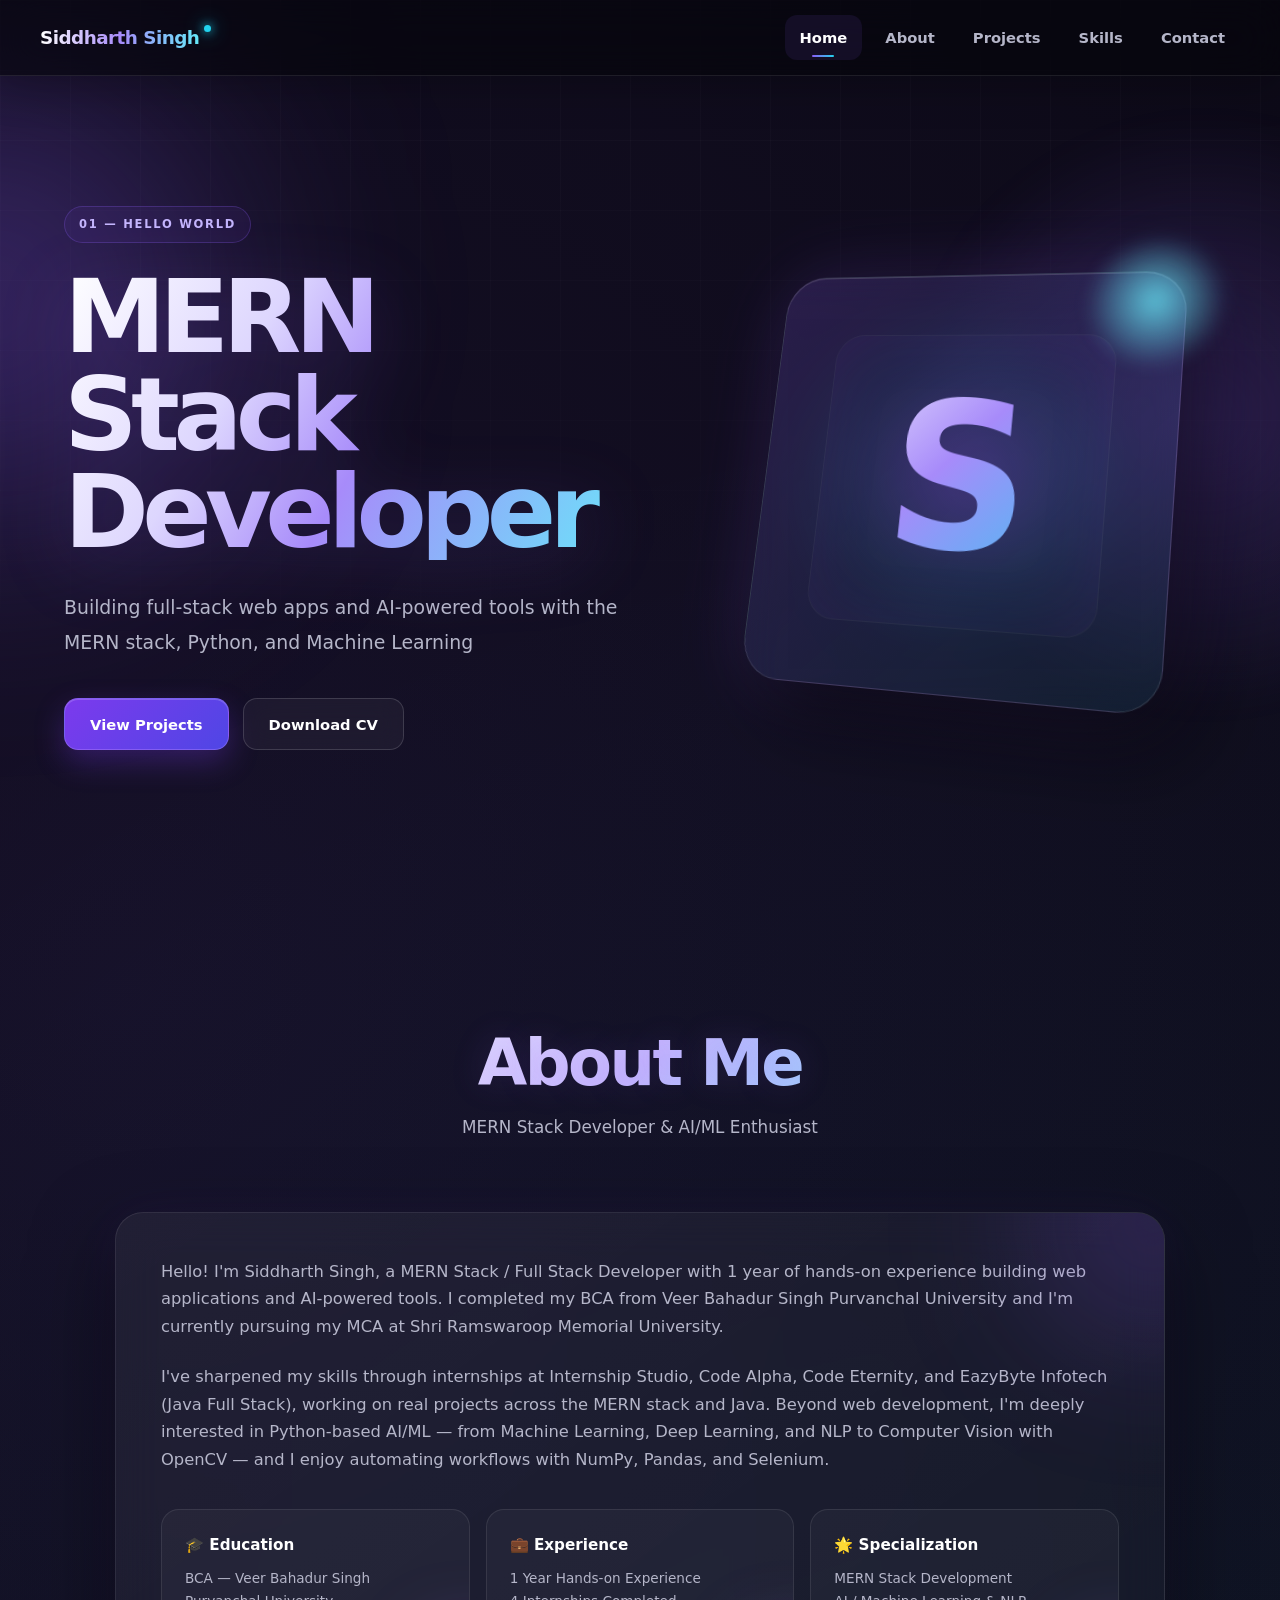
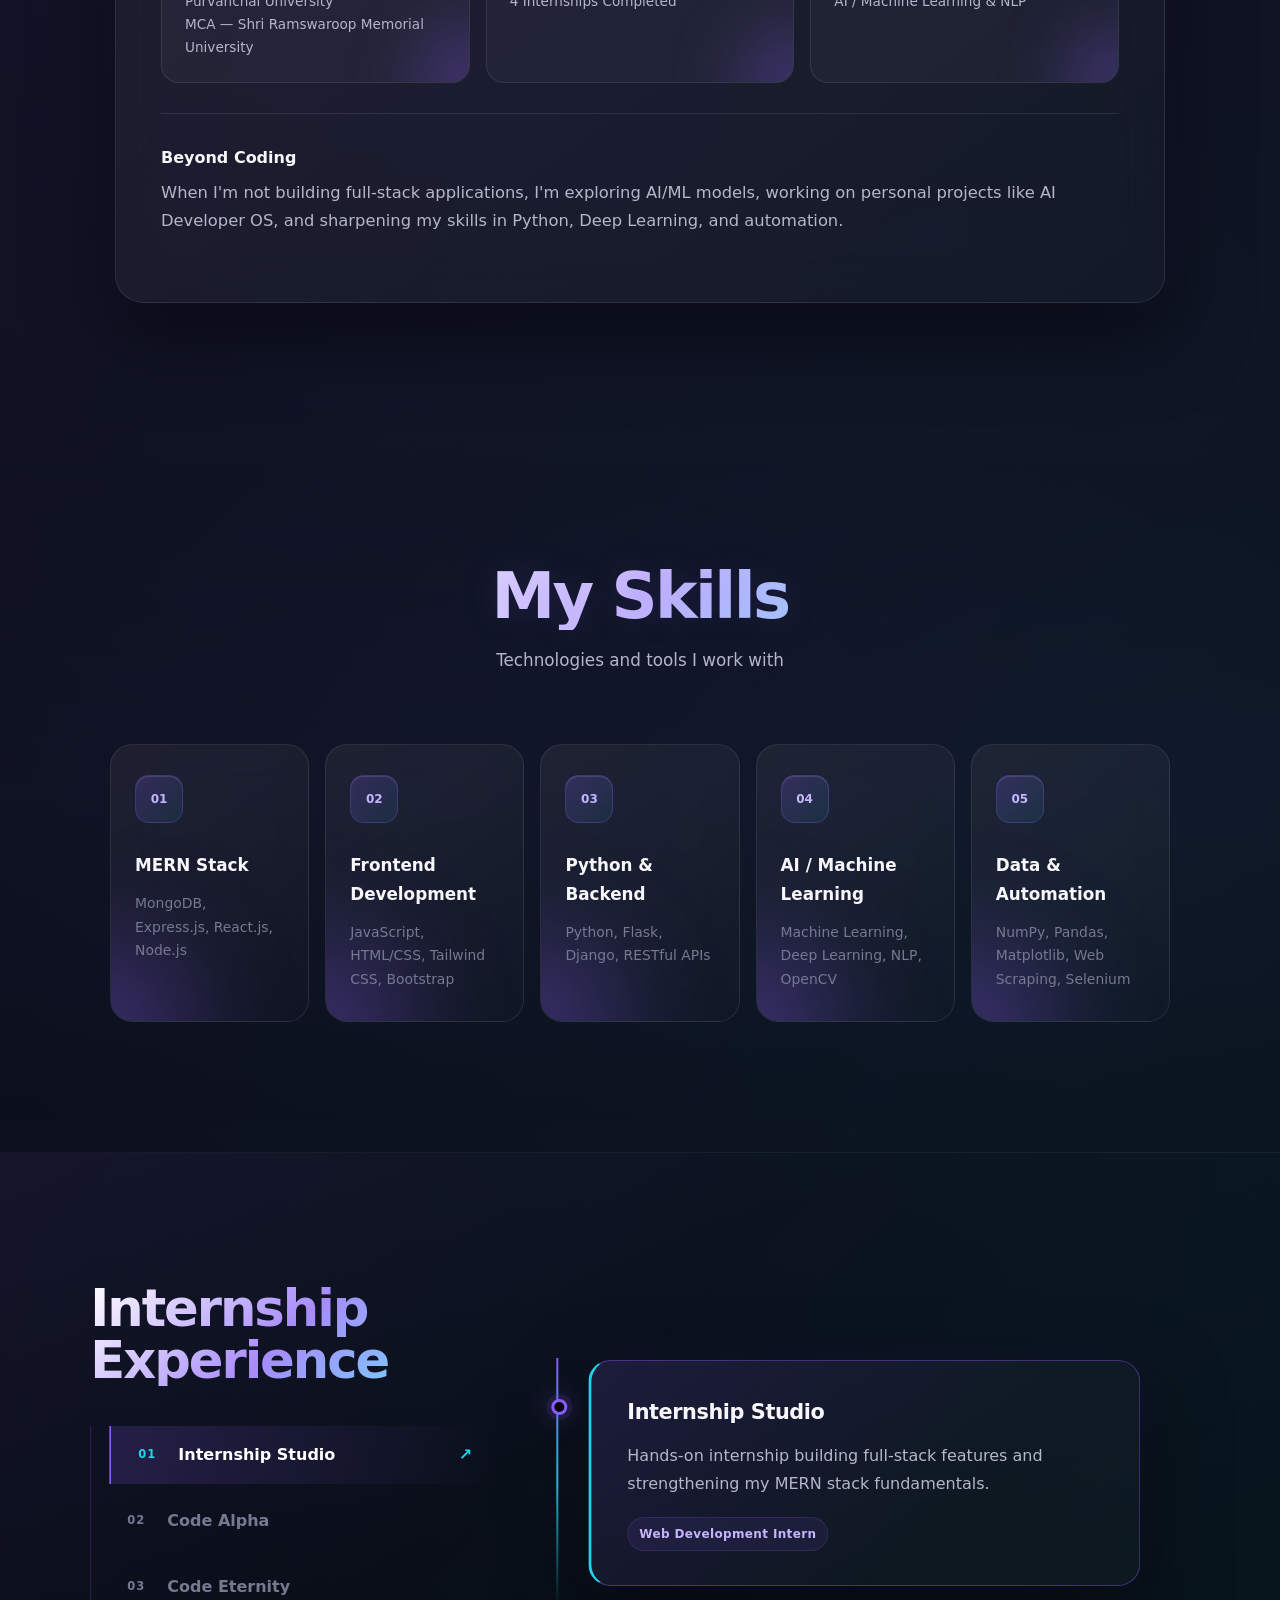
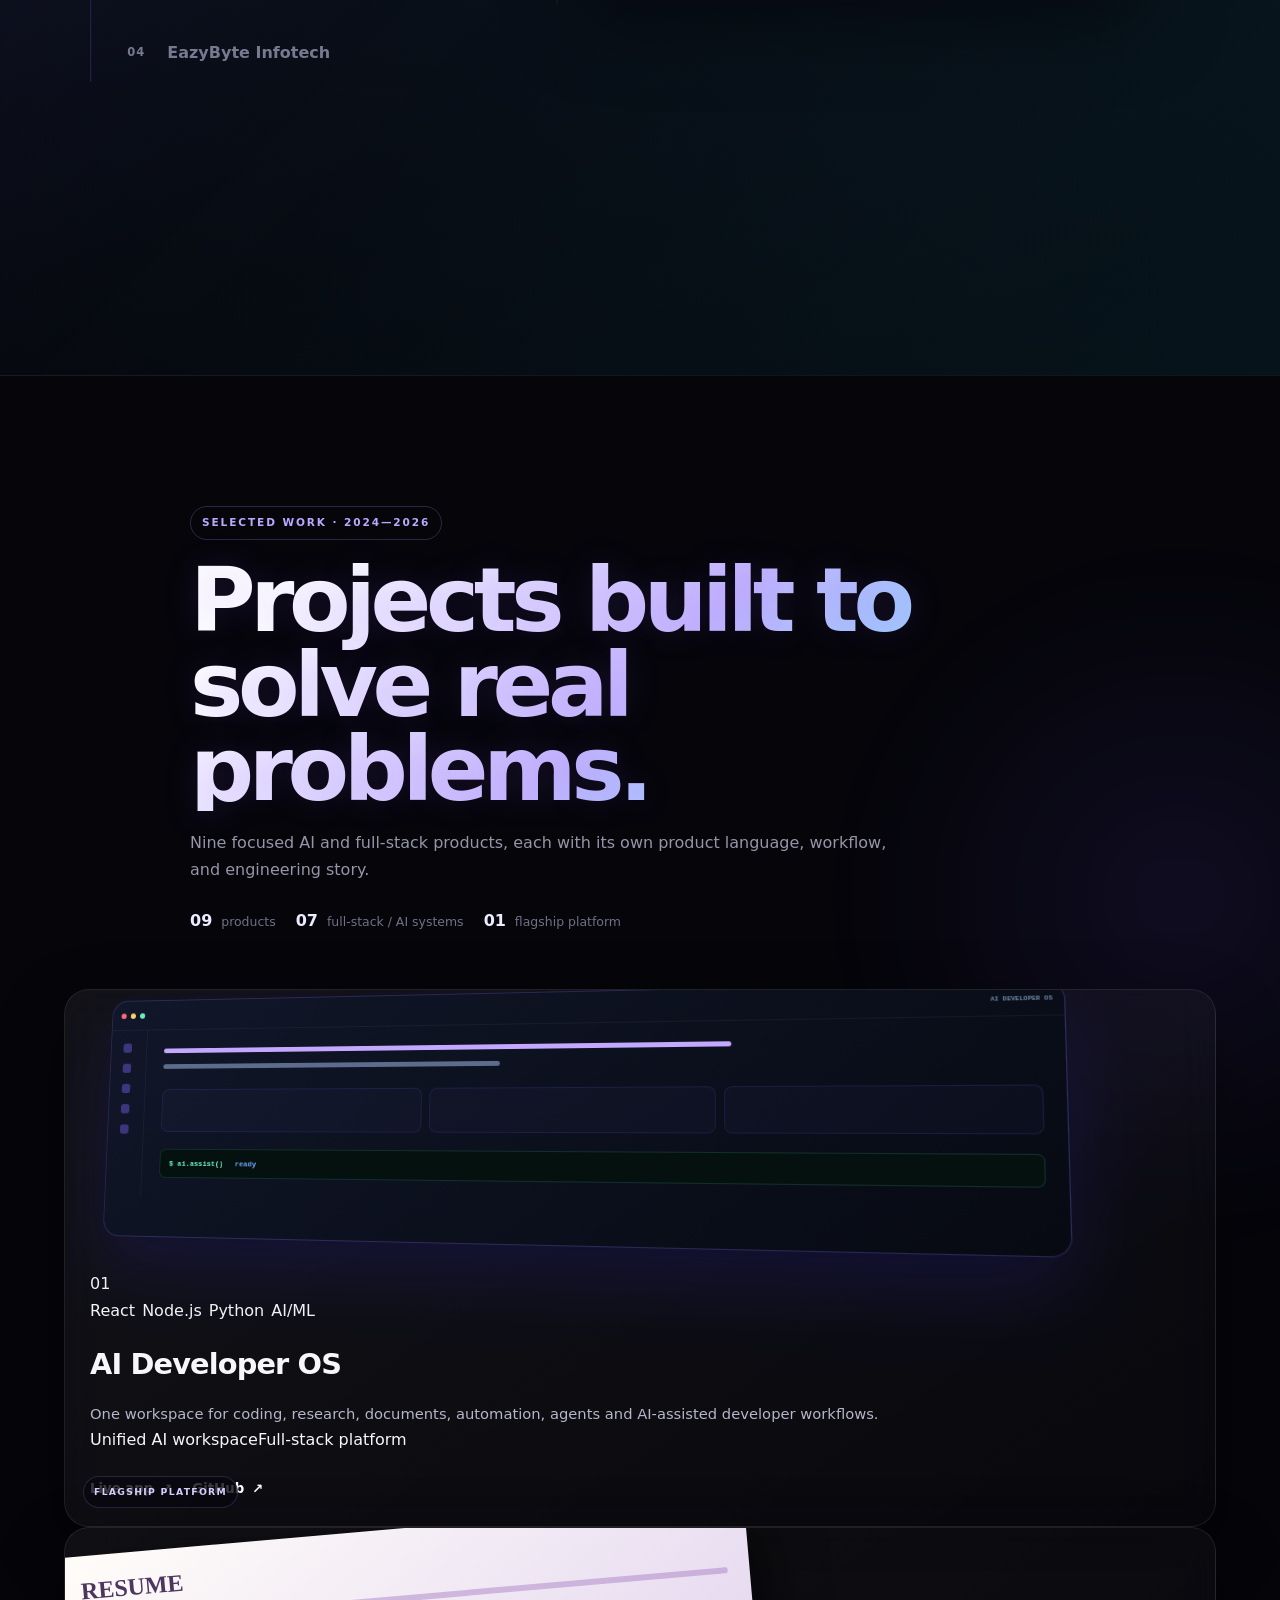
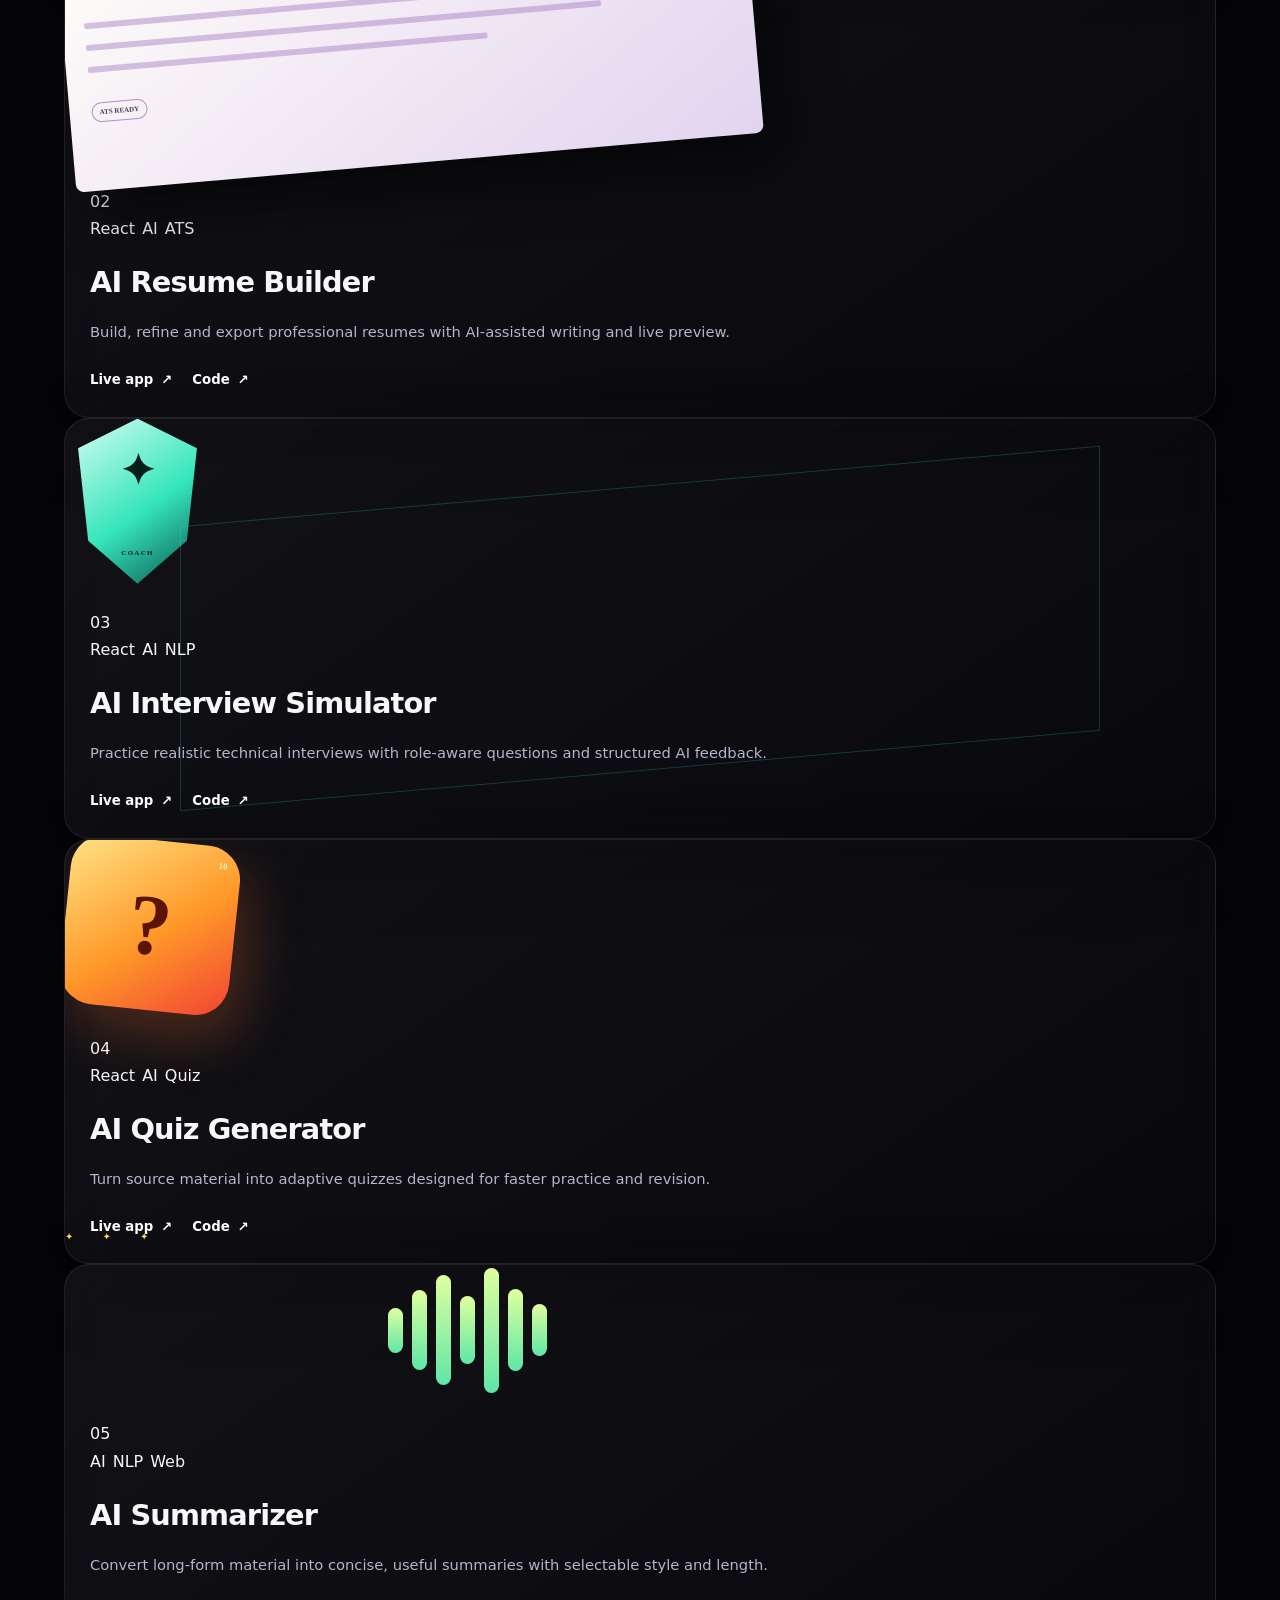
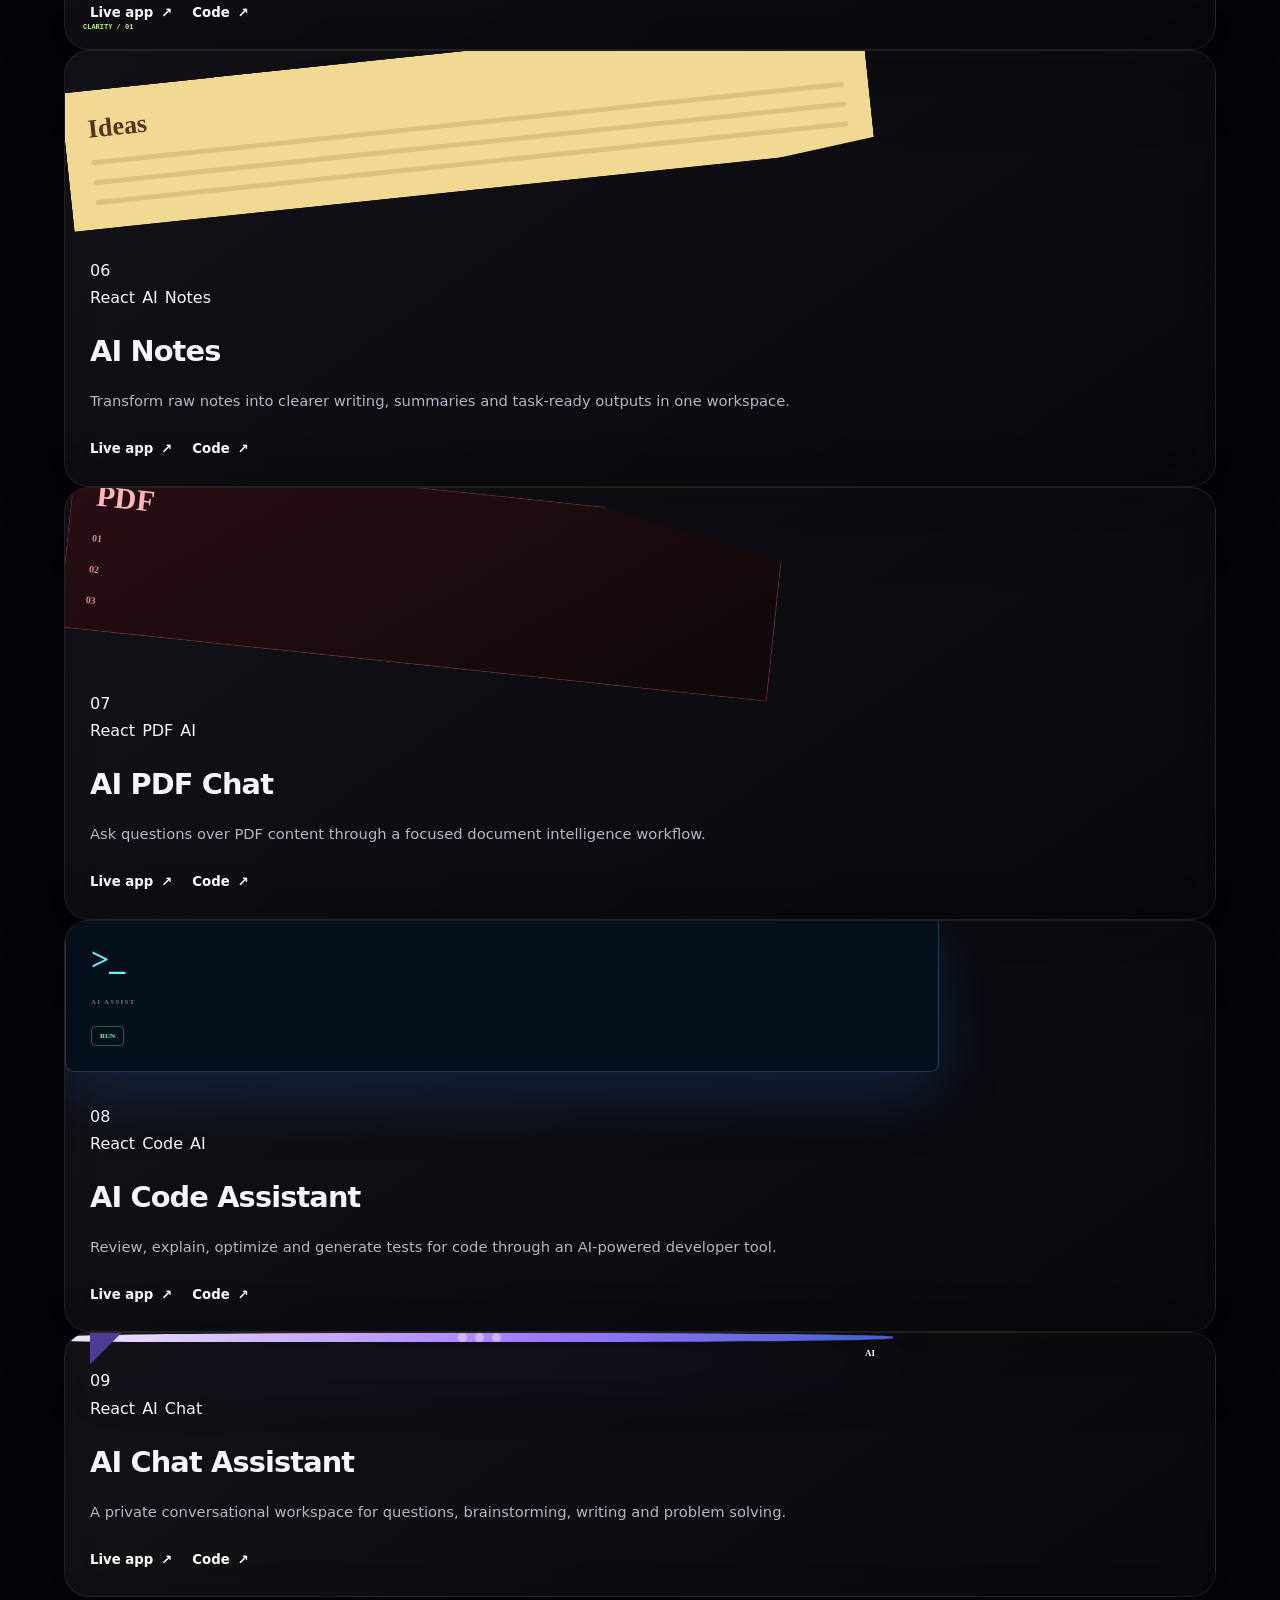
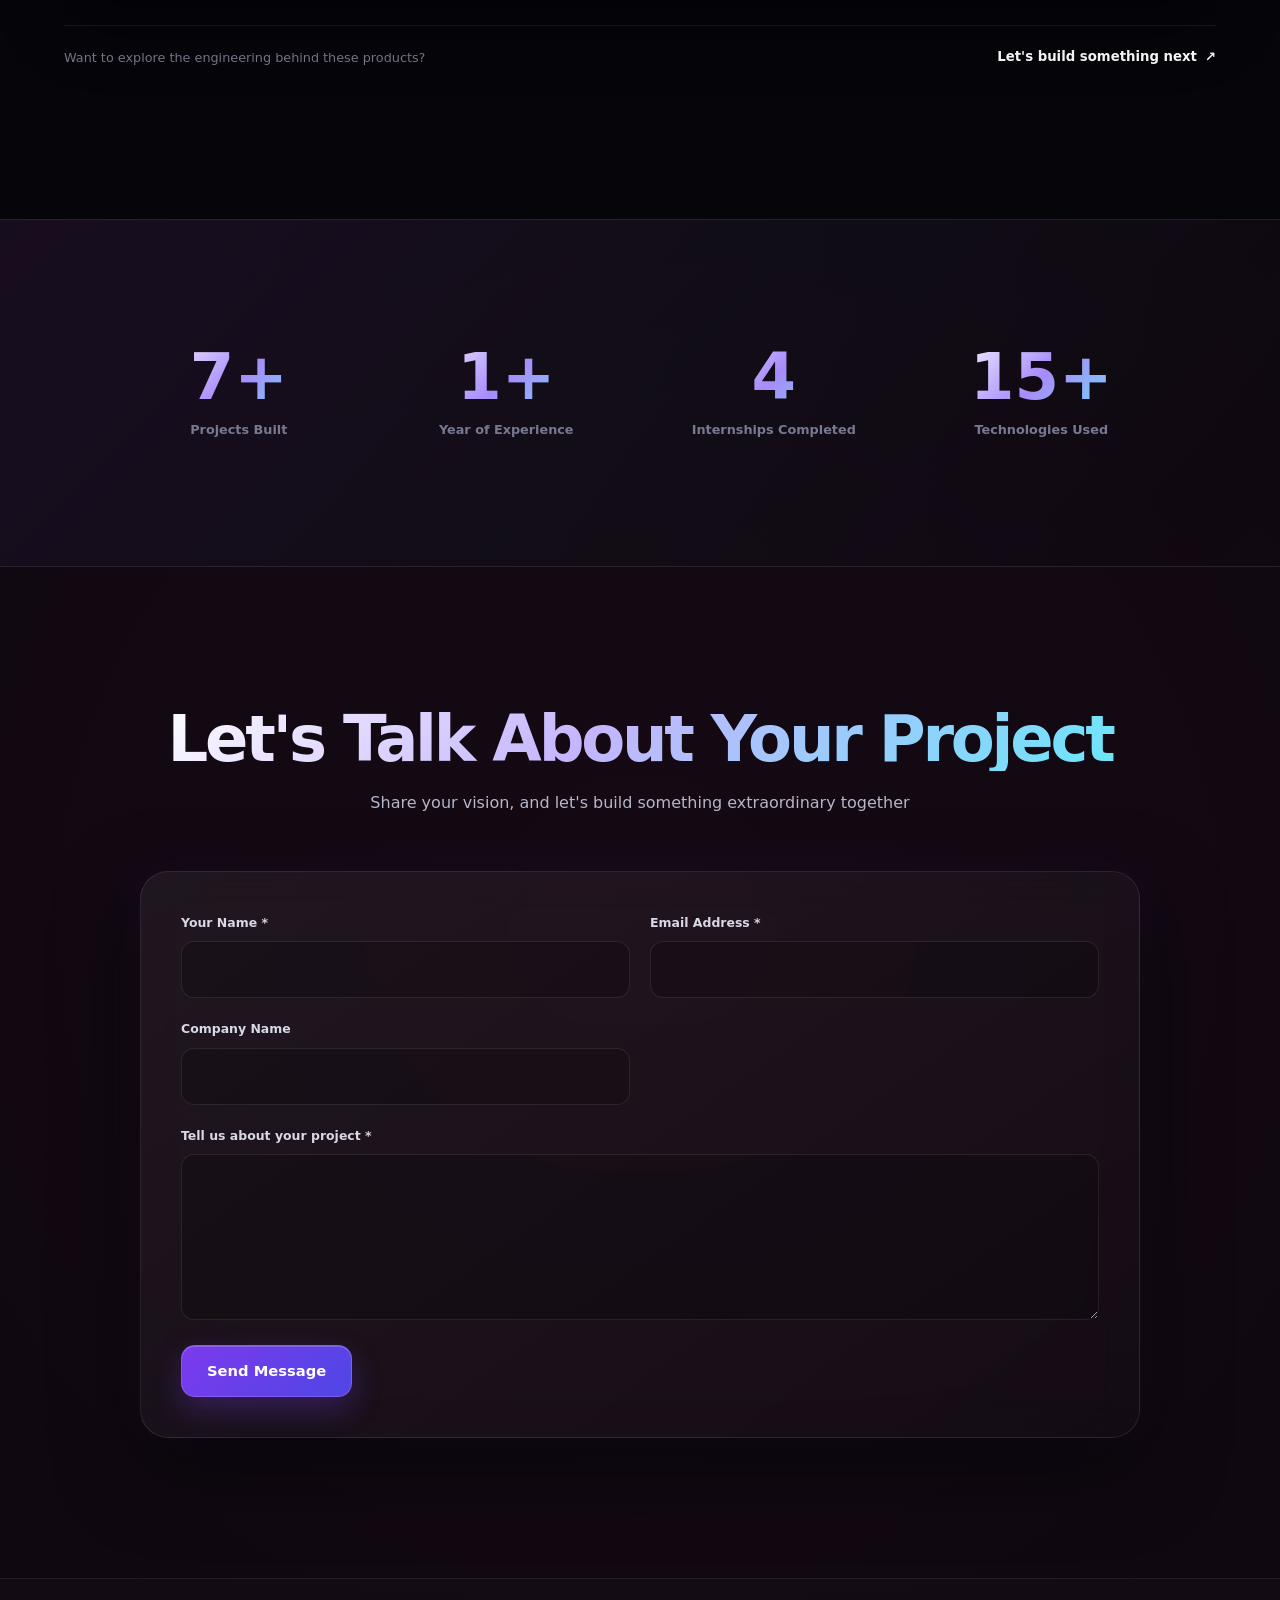
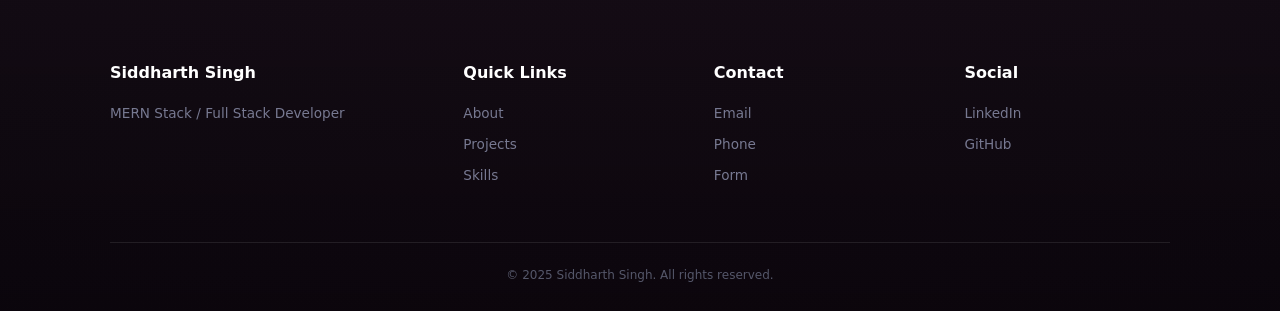
==== commit 4bc86b33: "Remove featured project layout for equal project cards" ====
--- a/index.html
+++ b/index.html
@@ -179,9 +179,9 @@
     </div>
   </div>
 
-  <div class="projects-grid projects-grid-v2">
-
-    <article class="project-card project-featured project-ai-os">
+  <div class="projects-grid-equal">
+
+    <article class="project-card project-ai-os">
       <div class="project-visual">
         <div class="project-window">
           <div class="window-top"><span></span><span></span><span></span><em>AI DEVELOPER OS</em></div>
--- a/styles.css
+++ b/styles.css
@@ -2419,3 +2419,150 @@
 @media(max-width:1050px){.projects-grid-v2 .project-card{grid-column:span 6!important}.projects-grid-v2 .project-featured{grid-column:span 12!important}}
 @media(max-width:800px){.projects-grid-v2{width:min(680px,94%)!important}.projects-grid-v2 .project-card,.projects-grid-v2 .project-featured{grid-column:span 12!important}.projects-grid-v2 .project-featured{grid-template-columns:1fr!important}.projects-grid-v2 .project-featured .project-visual{min-height:360px;border-right:0;border-bottom:1px solid rgba(255,255,255,.07)}.projects-closer{flex-direction:column;align-items:flex-start}.projects-intro{text-align:left!important}}
 @media(max-width:560px){.projects{padding-left:5%!important;padding-right:5%!important}.projects-grid-v2{width:100%!important}.projects-grid-v2 .project-card{min-height:500px!important;border-radius:20px!important}.projects-grid-v2 .project-featured{min-height:650px!important}.projects-grid-v2 .project-content{padding:20px!important}.project-window{width:88%;min-height:220px}.visual-sheet,.visual-pdf{width:68%}}
+
+
+/* =========================================================
+   PROJECT SHOWCASE — EQUAL CARD GRID
+   All projects intentionally share identical dimensions.
+   No featured/oversized card.
+========================================================= */
+
+.projects-grid-v2{
+    width:min(1260px,94%) !important;
+    margin:auto !important;
+    display:grid !important;
+    grid-template-columns:repeat(3,minmax(0,1fr)) !important;
+    grid-auto-rows:560px !important;
+    gap:18px !important;
+    align-items:stretch !important;
+}
+
+.projects-grid-v2 .project-card,
+.projects-grid-v2 .project-card.project-featured{
+    grid-column:span 1 !important;
+    grid-row:auto !important;
+    width:100% !important;
+    min-width:0 !important;
+    min-height:0 !important;
+    height:100% !important;
+    display:flex !important;
+    flex-direction:column !important;
+    border:1px solid rgba(255,255,255,.09) !important;
+    border-radius:26px !important;
+    overflow:hidden !important;
+}
+
+.projects-grid-v2 .project-visual,
+.projects-grid-v2 .project-featured .project-visual{
+    position:relative !important;
+    flex:0 0 240px !important;
+    width:100% !important;
+    min-height:240px !important;
+    height:240px !important;
+    display:grid !important;
+    place-items:center !important;
+    overflow:hidden !important;
+    border-right:0 !important;
+    border-bottom:1px solid rgba(255,255,255,.07) !important;
+}
+
+.projects-grid-v2 .project-content{
+    flex:1 1 auto !important;
+    min-height:0 !important;
+    width:100% !important;
+    display:flex !important;
+    flex-direction:column !important;
+    padding:24px !important;
+}
+
+.projects-grid-v2 .project-topline{
+    flex:0 0 auto !important;
+    min-height:32px !important;
+}
+
+.projects-grid-v2 .project-content h3{
+    flex:0 0 auto !important;
+    min-height:2.4em !important;
+    display:flex !important;
+    align-items:center !important;
+    margin-top:2px !important;
+}
+
+.projects-grid-v2 .project-content p{
+    flex:0 0 auto !important;
+    min-height:5.25em !important;
+    margin-top:10px !important;
+}
+
+.projects-grid-v2 .project-detail-row{
+    flex:0 0 auto !important;
+}
+
+.projects-grid-v2 .project-links{
+    margin-top:auto !important;
+    padding-top:20px !important;
+    flex:0 0 auto !important;
+}
+
+.projects-grid-v2 .project-featured .project-window{
+    width:84% !important;
+    height:72% !important;
+    min-height:0 !important;
+}
+
+.projects-grid-v2 .project-featured .project-float-label{
+    bottom:18px !important;
+    left:18px !important;
+}
+
+@media (max-width:1050px){
+    .projects-grid-v2{
+        grid-template-columns:repeat(2,minmax(0,1fr)) !important;
+        grid-auto-rows:560px !important;
+    }
+
+    .projects-grid-v2 .project-card,
+    .projects-grid-v2 .project-card.project-featured{
+        grid-column:span 1 !important;
+    }
+}
+
+@media (max-width:800px){
+    .projects-grid-v2{
+        width:min(680px,94%) !important;
+        grid-template-columns:repeat(2,minmax(0,1fr)) !important;
+        grid-auto-rows:540px !important;
+    }
+
+    .projects-grid-v2 .project-visual,
+    .projects-grid-v2 .project-featured .project-visual{
+        flex-basis:220px !important;
+        height:220px !important;
+        min-height:220px !important;
+    }
+}
+
+@media (max-width:560px){
+    .projects-grid-v2{
+        width:100% !important;
+        grid-template-columns:1fr !important;
+        grid-auto-rows:540px !important;
+    }
+
+    .projects-grid-v2 .project-card,
+    .projects-grid-v2 .project-card.project-featured{
+        grid-column:span 1 !important;
+        border-radius:20px !important;
+    }
+
+    .projects-grid-v2 .project-visual,
+    .projects-grid-v2 .project-featured .project-visual{
+        flex-basis:220px !important;
+        height:220px !important;
+        min-height:220px !important;
+    }
+
+    .projects-grid-v2 .project-content{
+        padding:20px !important;
+    }
+}
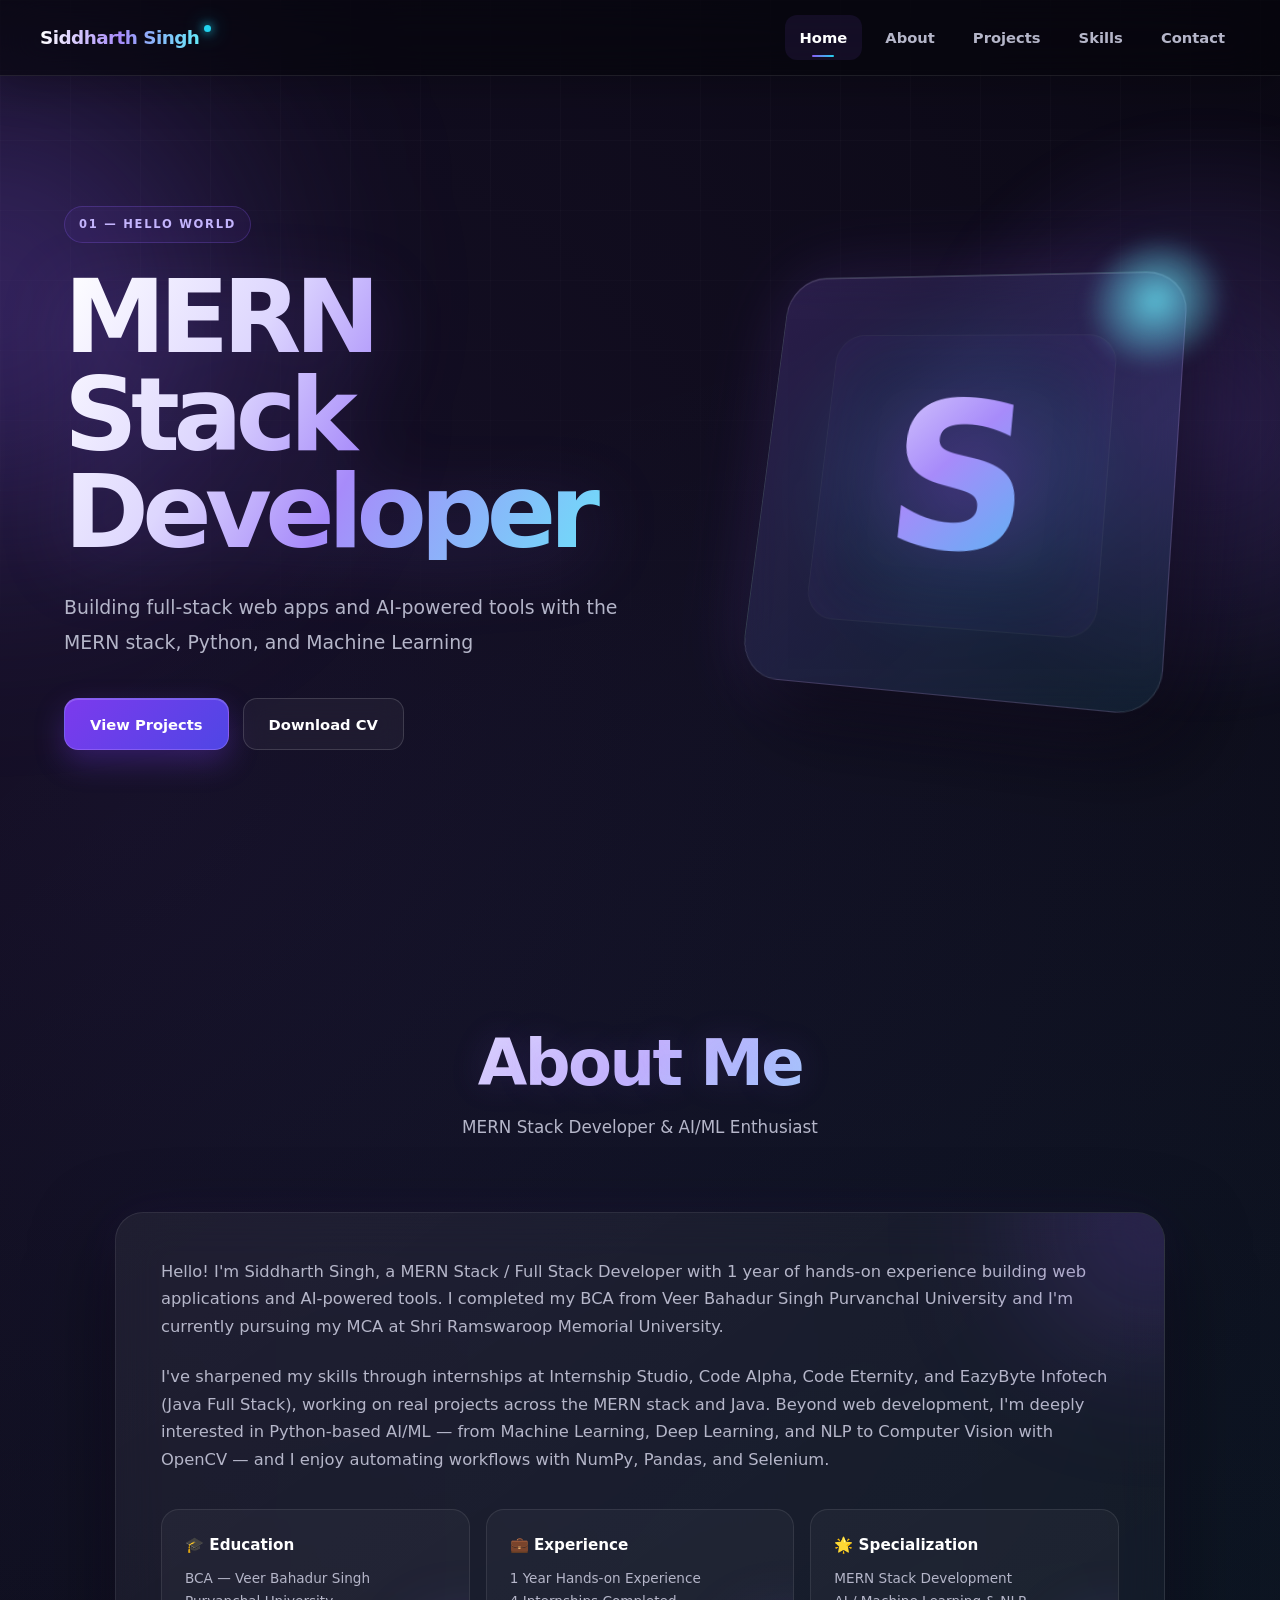
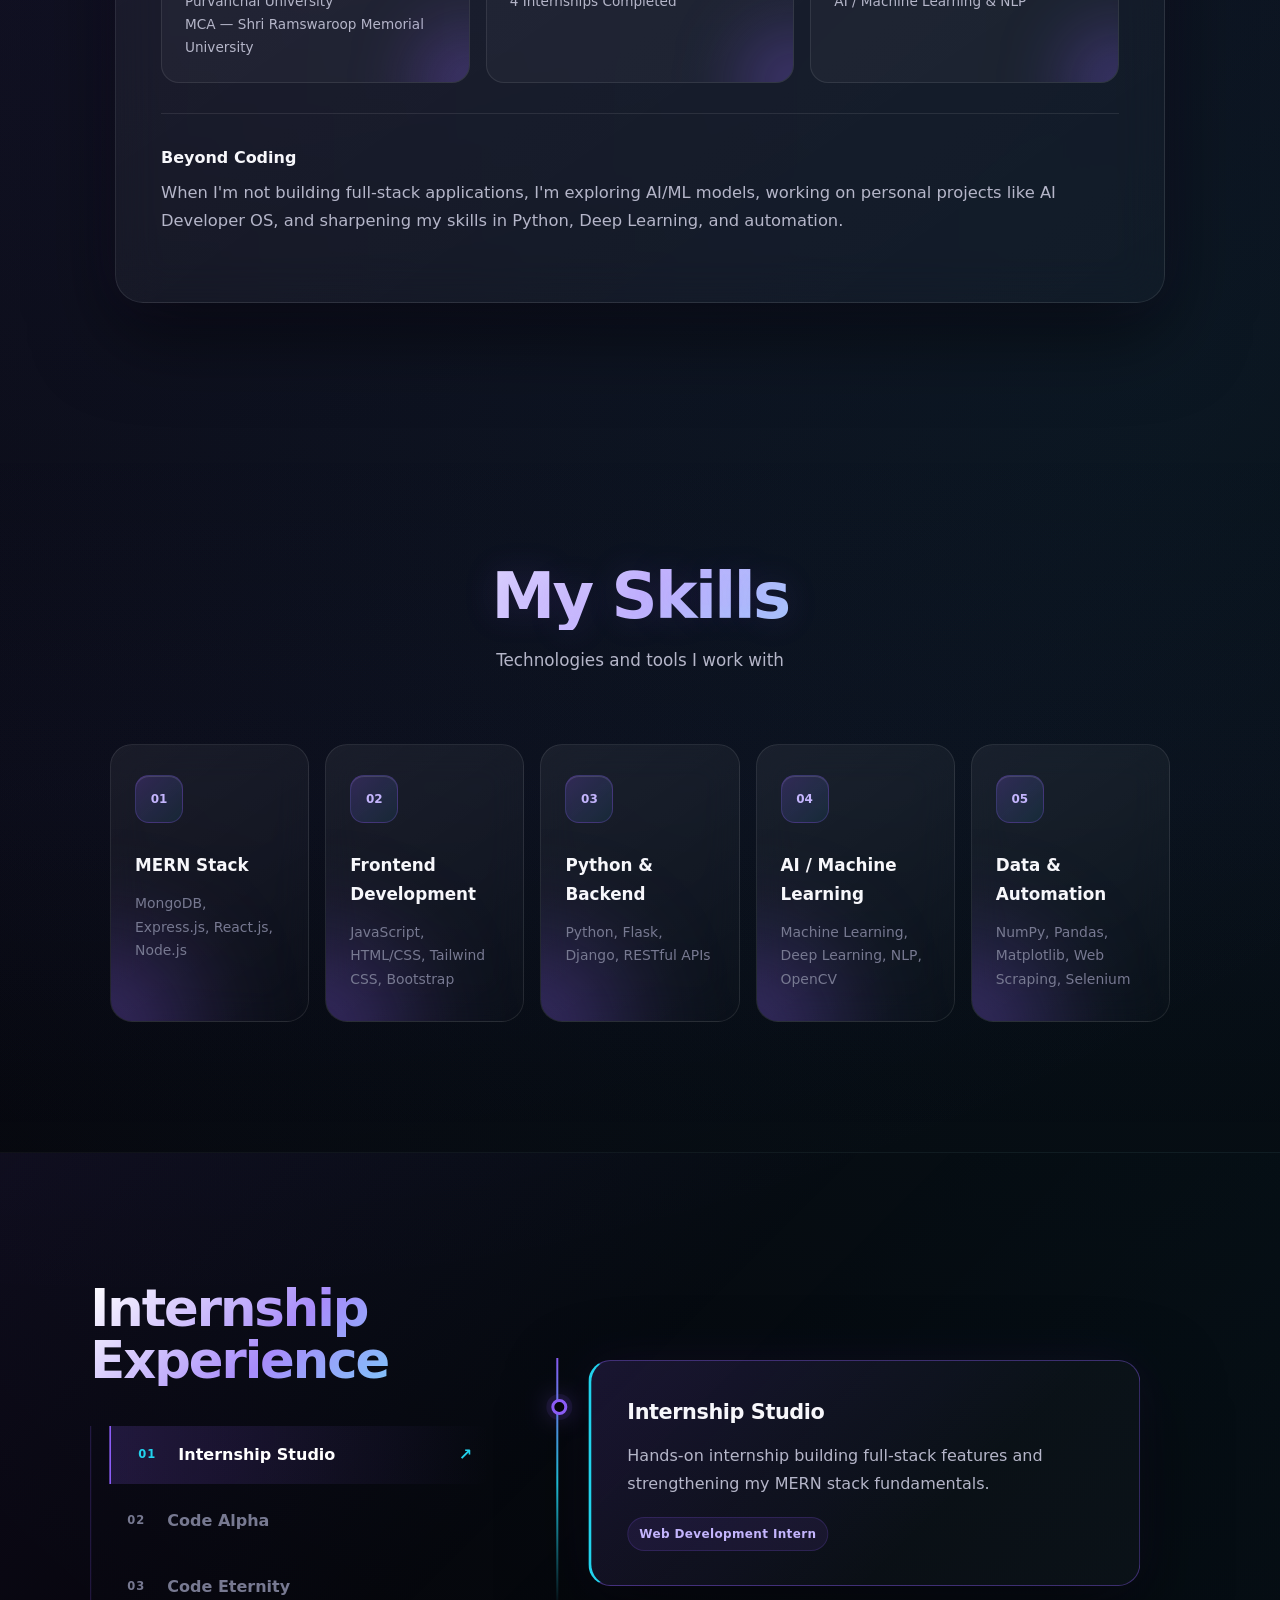
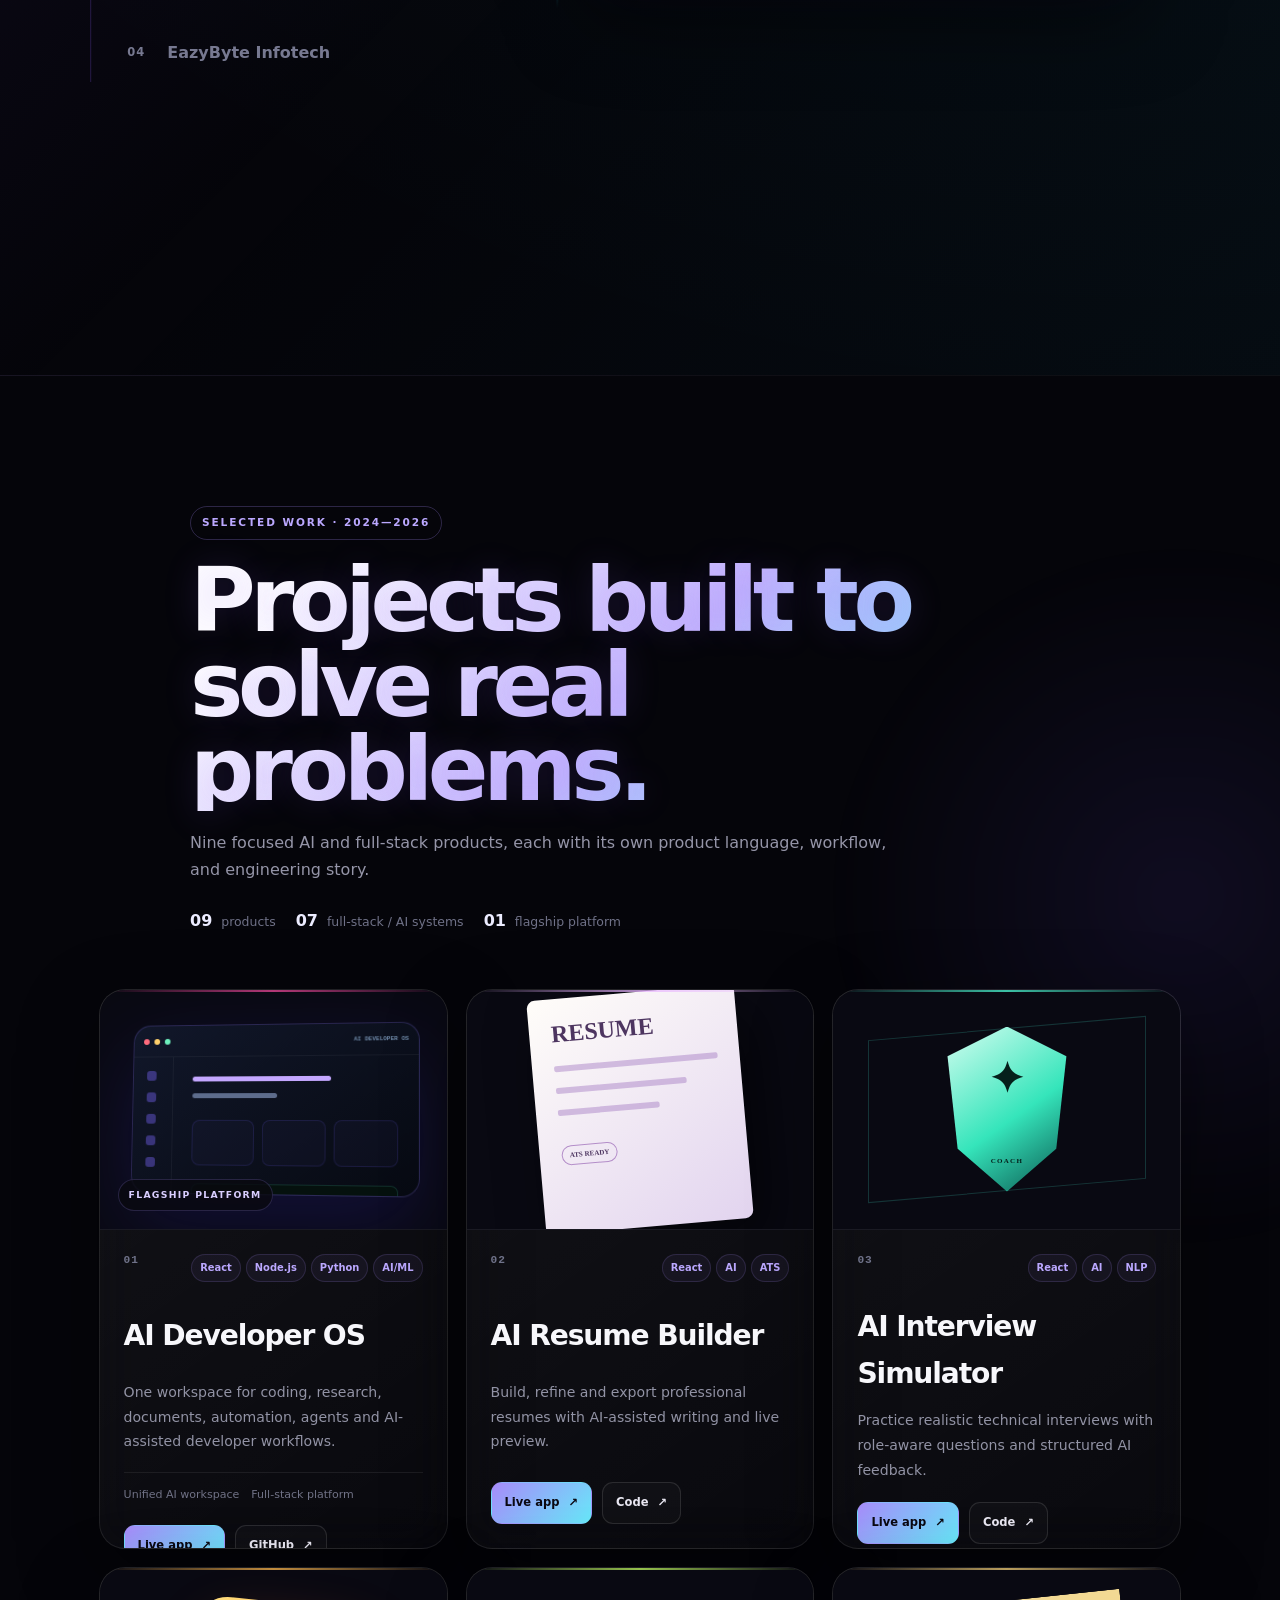
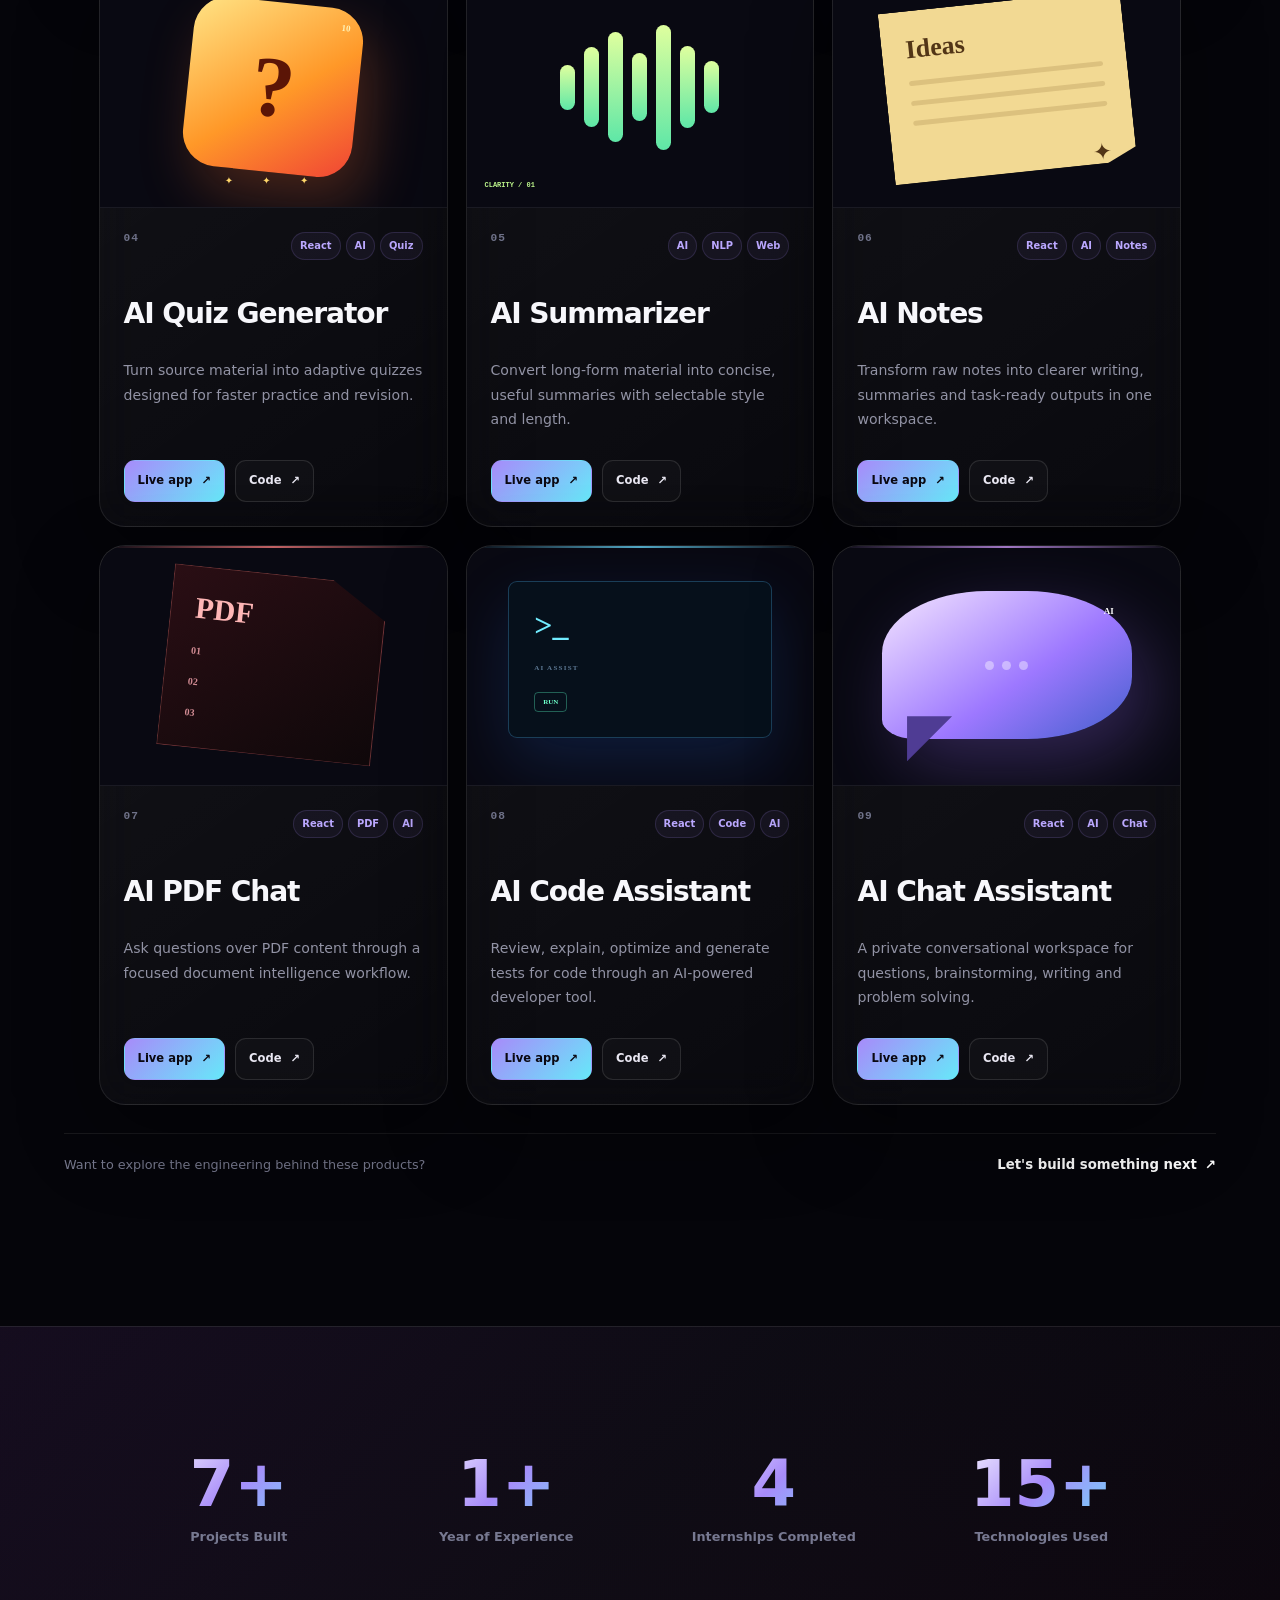
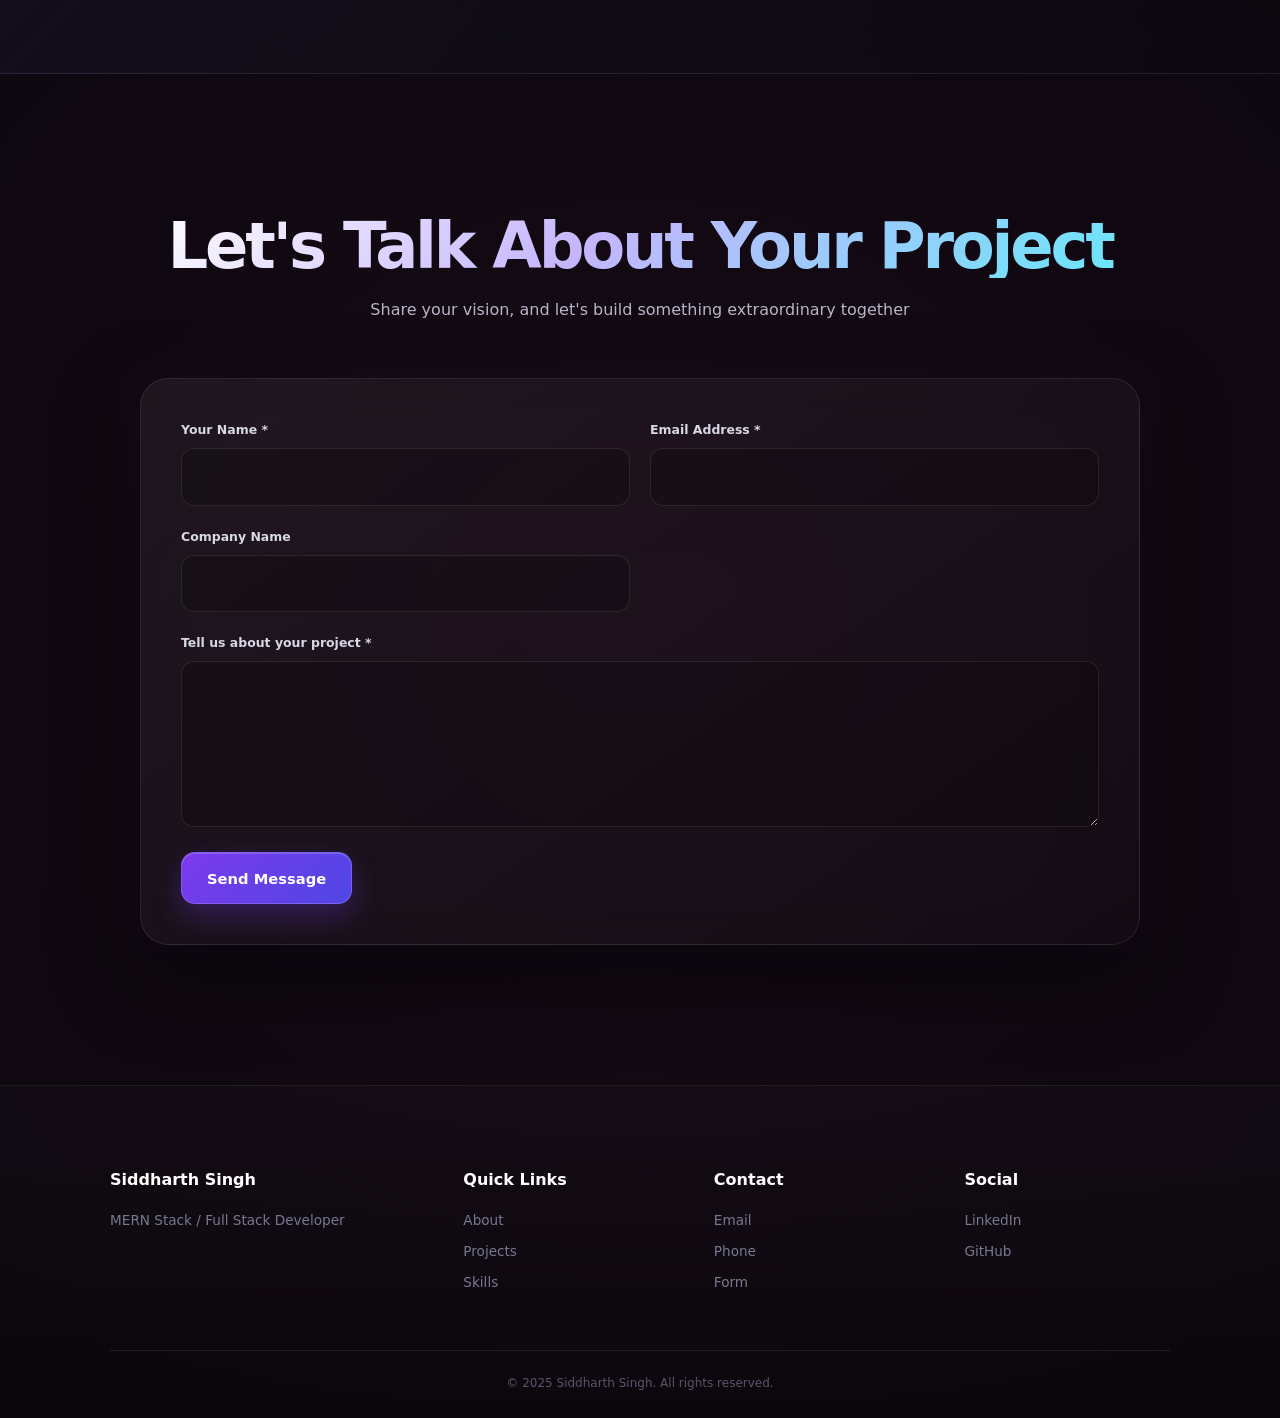
==== commit 371d1d4a: "Remove equal project grid layout" ====
--- a/index.html
+++ b/index.html
@@ -179,9 +179,9 @@
     </div>
   </div>
 
-  <div class="projects-grid-equal">
-
-    <article class="project-card project-ai-os">
+  <div class="projects-grid projects-grid-v2">
+
+    <article class="project-card project-featured project-ai-os">
       <div class="project-visual">
         <div class="project-window">
           <div class="window-top"><span></span><span></span><span></span><em>AI DEVELOPER OS</em></div>
--- a/styles.css
+++ b/styles.css
@@ -2566,3 +2566,145 @@
         padding:20px !important;
     }
 }
+
+
+/* =========================================================
+   FINAL PROJECT GRID — STRICTLY EQUAL CARDS
+   Replaces the previous featured-project layout entirely.
+========================================================= */
+
+.projects-grid-equal {
+    width: min(1260px, 94%) !important;
+    margin: 0 auto !important;
+    display: grid !important;
+    grid-template-columns: repeat(3, minmax(0, 1fr)) !important;
+    grid-auto-rows: 560px !important;
+    gap: 18px !important;
+    align-items: stretch !important;
+}
+
+.projects-grid-equal > .project-card {
+    grid-column: auto !important;
+    grid-row: auto !important;
+    width: 100% !important;
+    height: 560px !important;
+    min-height: 560px !important;
+    max-height: 560px !important;
+    display: flex !important;
+    flex-direction: column !important;
+    overflow: hidden !important;
+    border-radius: 24px !important;
+    box-sizing: border-box !important;
+}
+
+.projects-grid-equal > .project-card > .project-visual {
+    flex: 0 0 240px !important;
+    width: 100% !important;
+    height: 240px !important;
+    min-height: 240px !important;
+    max-height: 240px !important;
+    box-sizing: border-box !important;
+    border-right: 0 !important;
+    border-bottom: 1px solid rgba(255,255,255,.07) !important;
+}
+
+.projects-grid-equal > .project-card > .project-content {
+    flex: 1 1 auto !important;
+    width: 100% !important;
+    min-height: 0 !important;
+    height: 320px !important;
+    box-sizing: border-box !important;
+    display: flex !important;
+    flex-direction: column !important;
+    padding: 24px !important;
+}
+
+.projects-grid-equal > .project-card .project-topline {
+    flex: 0 0 32px !important;
+    min-height: 32px !important;
+}
+
+.projects-grid-equal > .project-card .project-content h3 {
+    flex: 0 0 48px !important;
+    min-height: 48px !important;
+    height: 48px !important;
+    margin: 0 !important;
+    display: flex !important;
+    align-items: center !important;
+}
+
+.projects-grid-equal > .project-card .project-content p {
+    flex: 0 0 92px !important;
+    min-height: 92px !important;
+    height: 92px !important;
+    margin: 8px 0 0 !important;
+    overflow: hidden !important;
+}
+
+.projects-grid-equal > .project-card .project-detail-row {
+    flex: 0 0 auto !important;
+}
+
+.projects-grid-equal > .project-card .project-links {
+    margin-top: auto !important;
+    flex: 0 0 auto !important;
+    padding-top: 18px !important;
+}
+
+.projects-grid-equal > .project-card .project-float-label {
+    bottom: 16px !important;
+    left: 16px !important;
+}
+
+/* Ensure the former AI Developer OS featured visual behaves exactly like every other visual. */
+.projects-grid-equal > .project-ai-os .project-visual {
+    display: grid !important;
+    grid-template-columns: 1fr !important;
+}
+
+.projects-grid-equal > .project-ai-os .project-window {
+    width: 84% !important;
+    height: 72% !important;
+    min-height: 0 !important;
+}
+
+/* Tablet */
+@media (max-width: 1050px) {
+    .projects-grid-equal {
+        grid-template-columns: repeat(2, minmax(0, 1fr)) !important;
+        grid-auto-rows: 550px !important;
+    }
+
+    .projects-grid-equal > .project-card {
+        height: 550px !important;
+        min-height: 550px !important;
+        max-height: 550px !important;
+    }
+}
+
+/* Mobile */
+@media (max-width: 700px) {
+    .projects-grid-equal {
+        width: min(560px, 94%) !important;
+        grid-template-columns: 1fr !important;
+        grid-auto-rows: 540px !important;
+    }
+
+    .projects-grid-equal > .project-card {
+        height: 540px !important;
+        min-height: 540px !important;
+        max-height: 540px !important;
+    }
+
+    .projects-grid-equal > .project-card > .project-visual {
+        flex-basis: 220px !important;
+        height: 220px !important;
+        min-height: 220px !important;
+        max-height: 220px !important;
+    }
+
+    .projects-grid-equal > .project-card > .project-content {
+        height: 320px !important;
+        padding: 20px !important;
+    }
+}
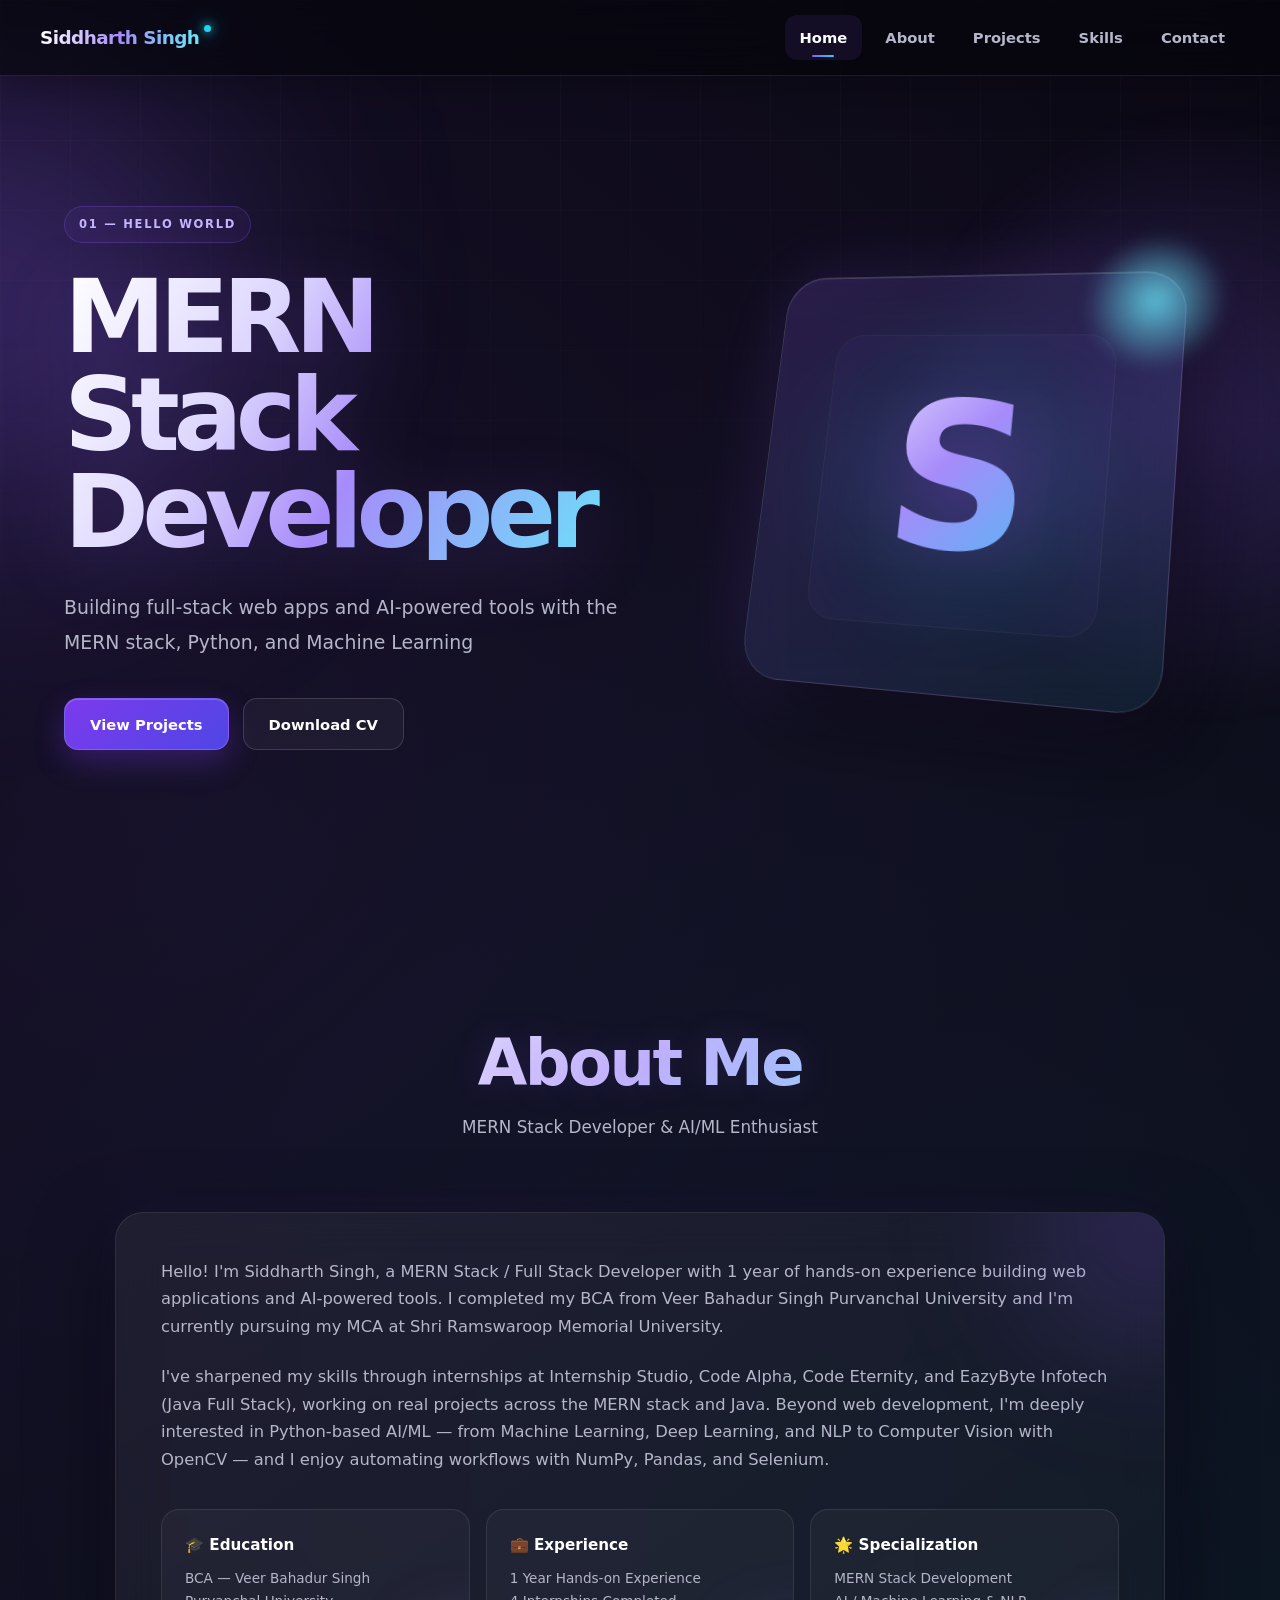
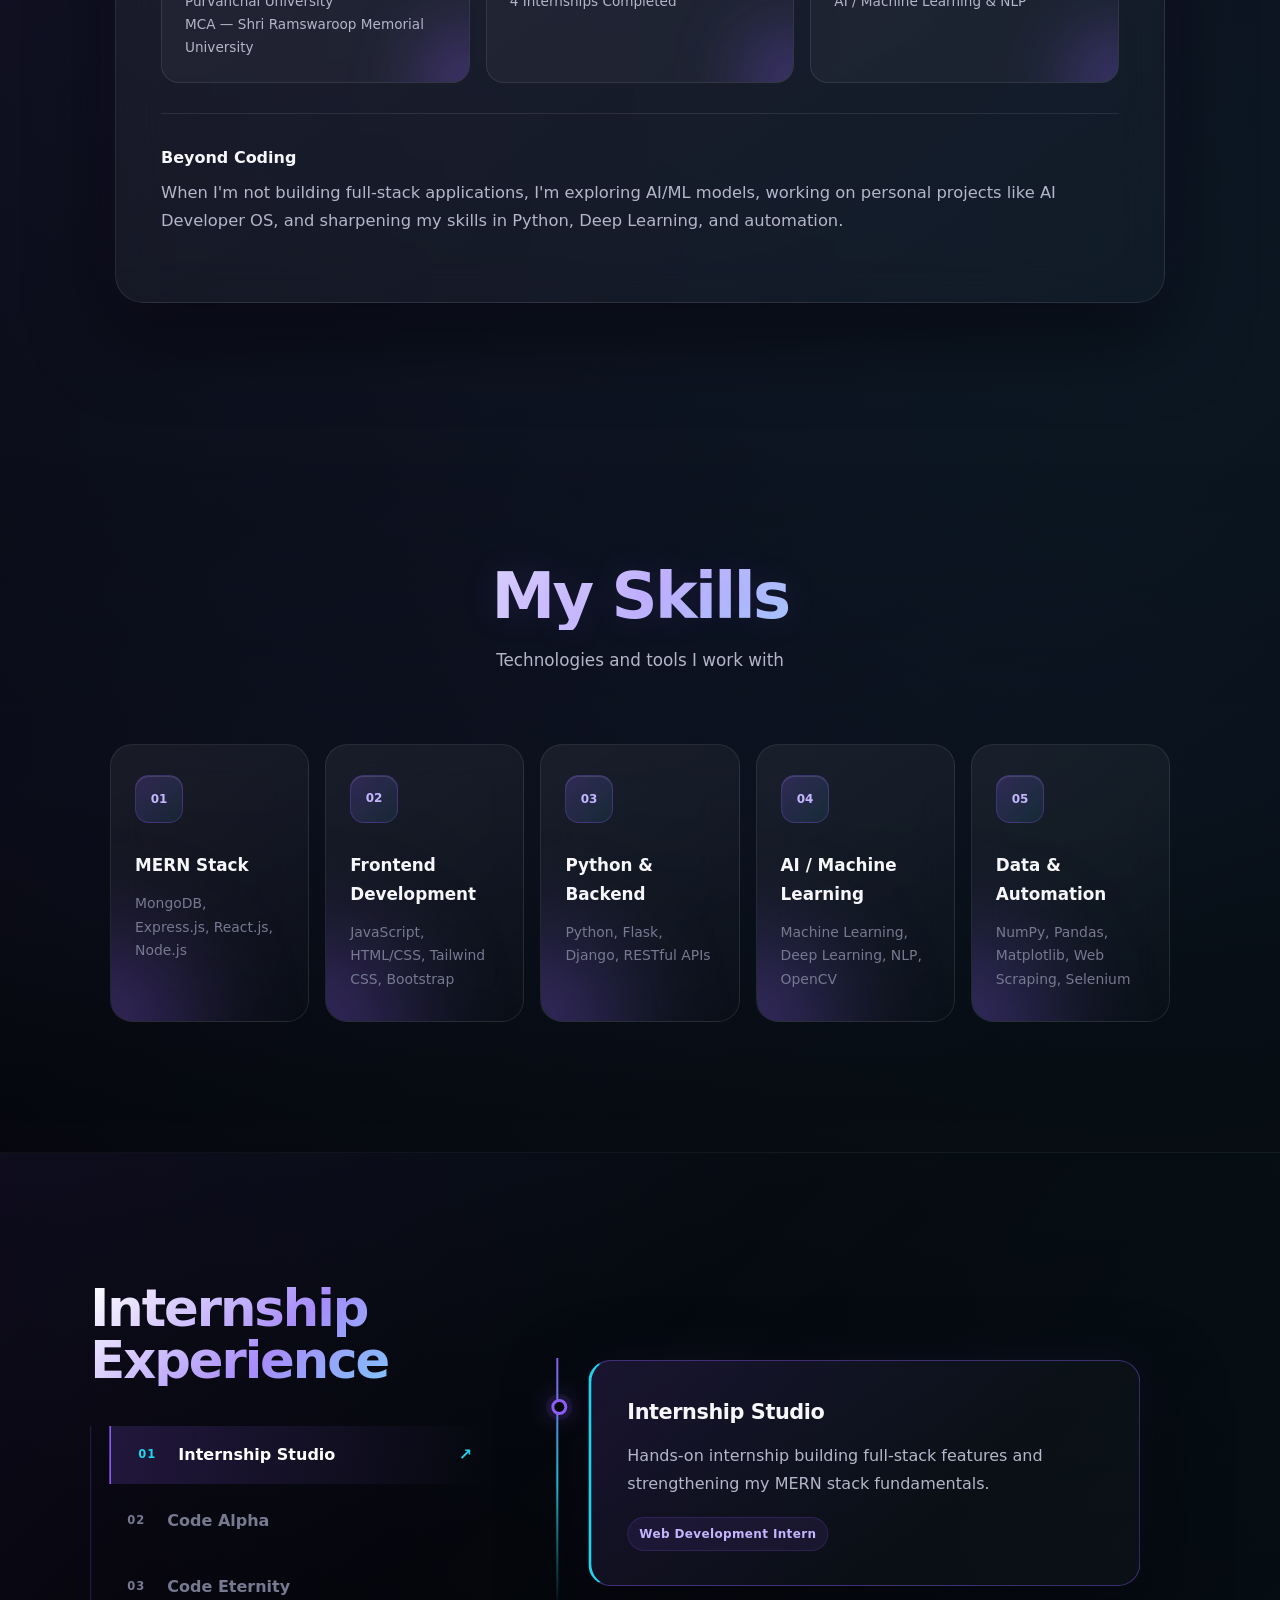
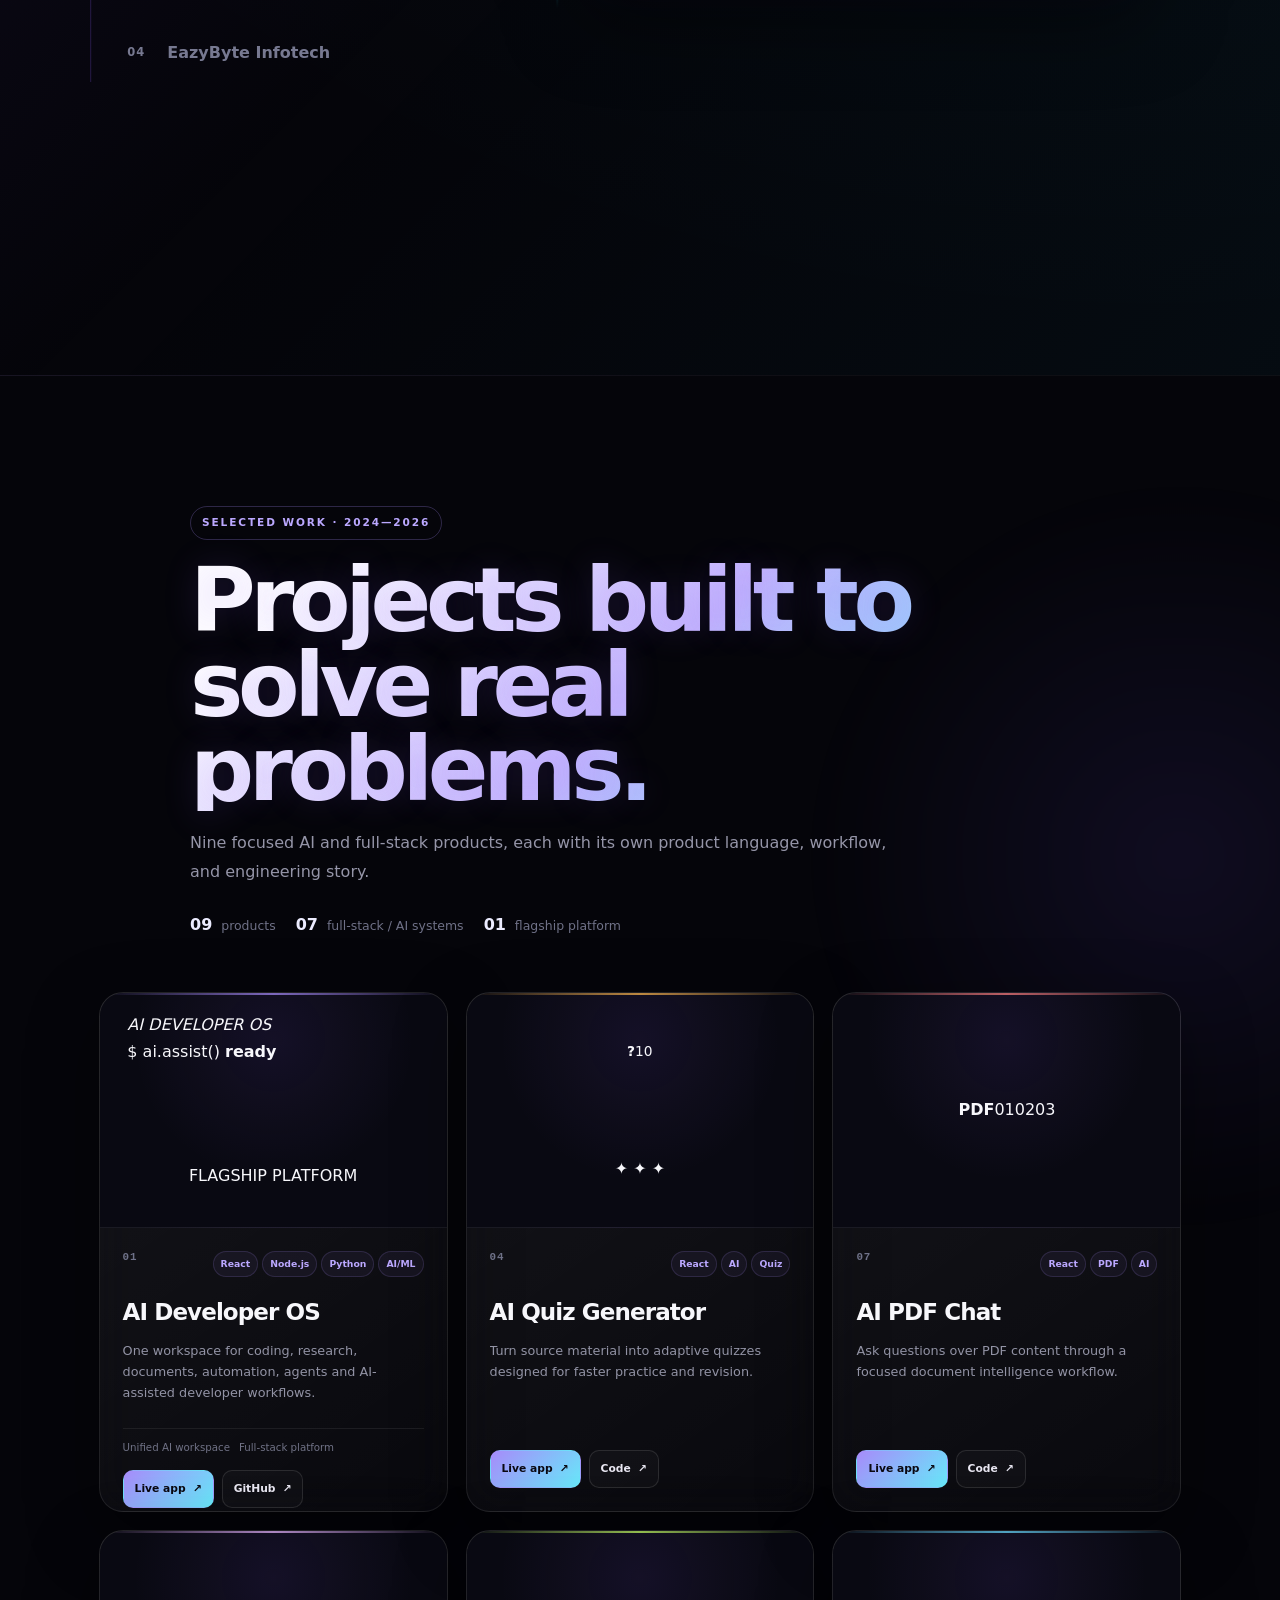
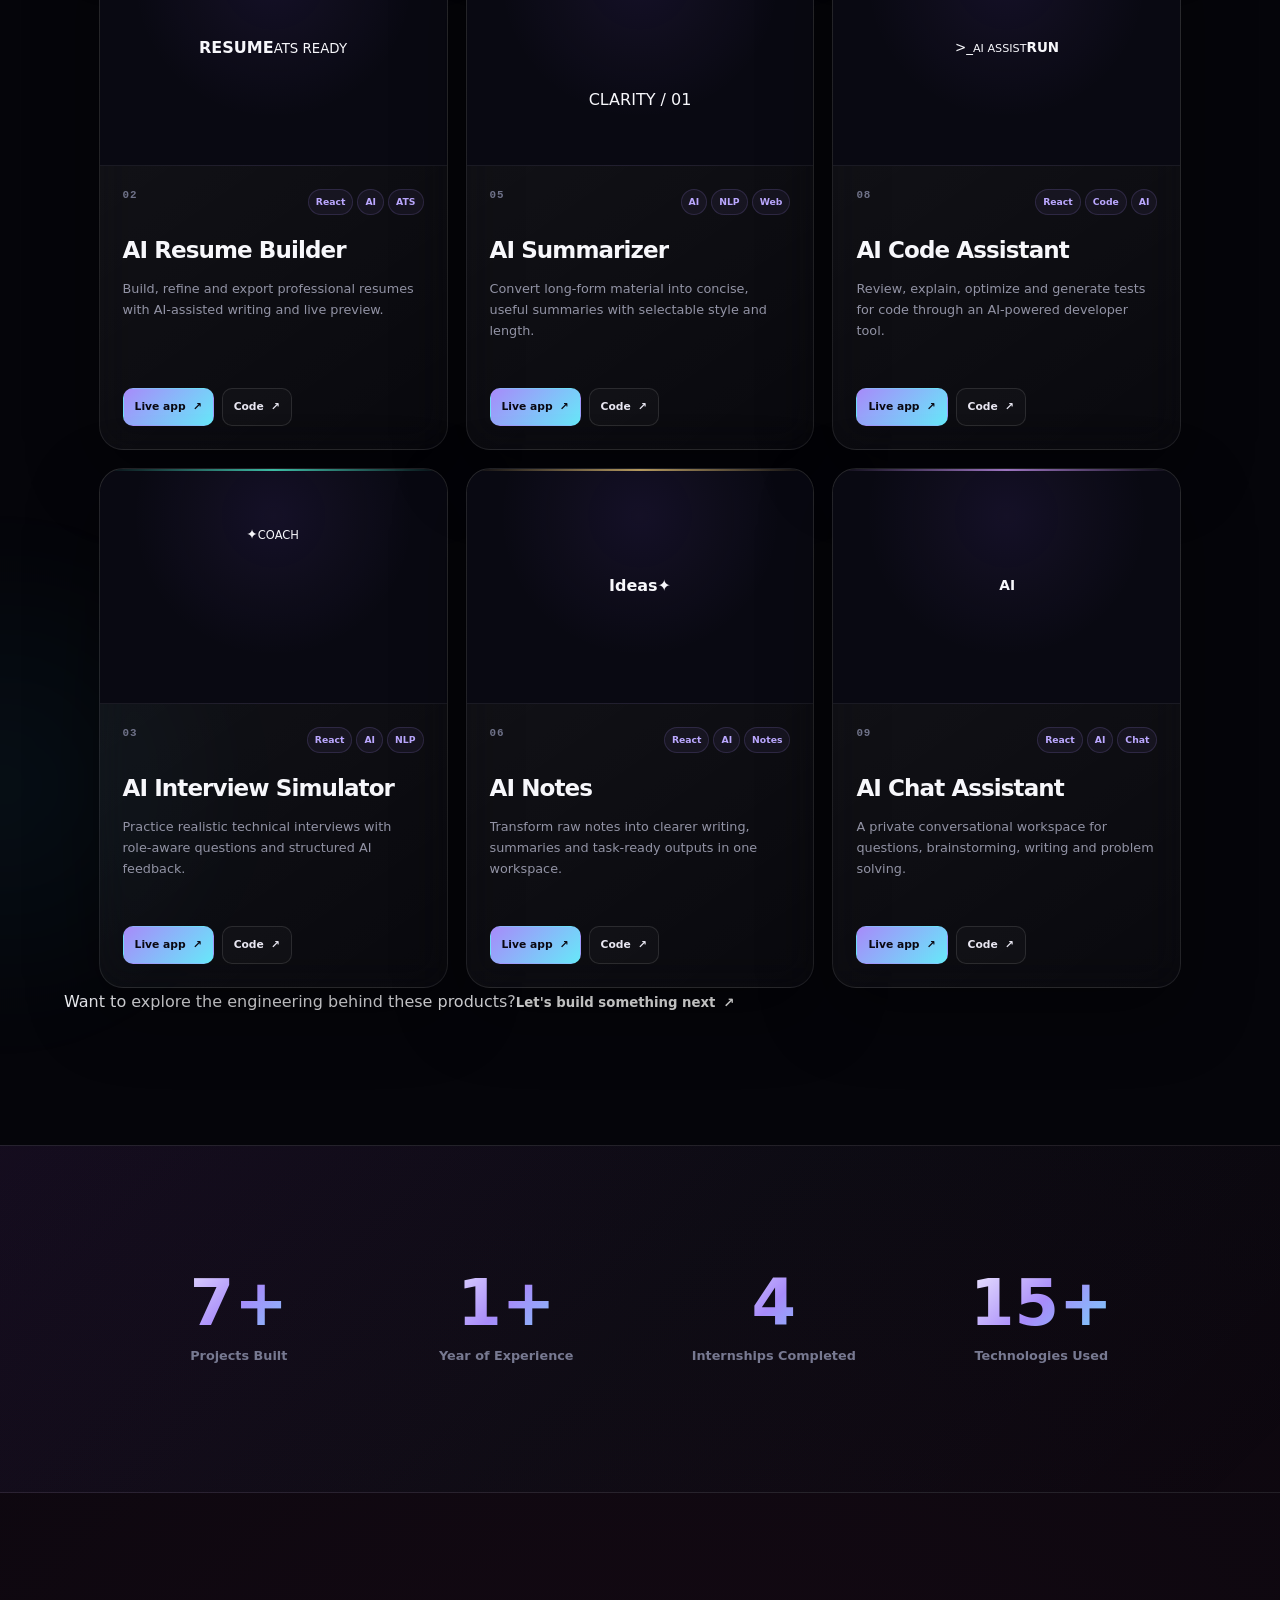
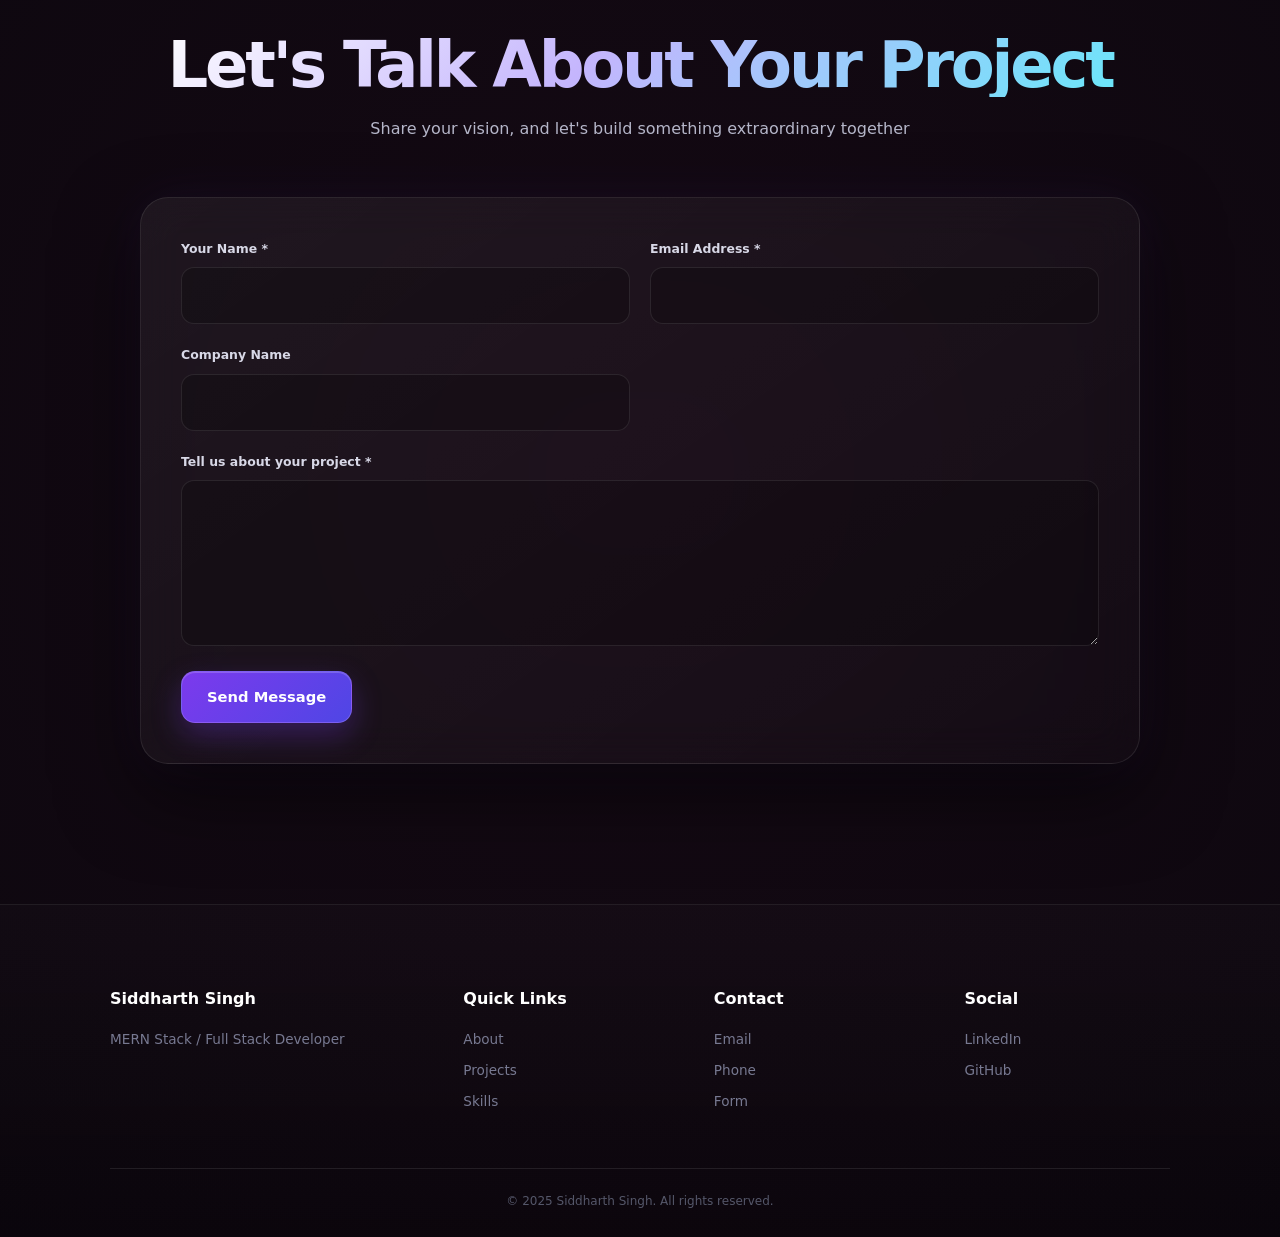
==== commit 23b5c256: "Make AI Developer OS card structurally equal" ====
--- a/index.html
+++ b/index.html
@@ -181,7 +181,7 @@
 
   <div class="projects-grid projects-grid-v2">
 
-    <article class="project-card project-featured project-ai-os">
+    <article class="project-card project-ai-os">
       <div class="project-visual">
         <div class="project-window">
           <div class="window-top"><span></span><span></span><span></span><em>AI DEVELOPER OS</em></div>
--- a/styles.css
+++ b/styles.css
@@ -2356,355 +2356,453 @@
         animation-iteration-count: 1 !important;
         transition-duration: 0.01ms !important;
     }
-}
-
-
+}
 
 /* =========================================================
-   PROJECT SHOWCASE V2 — PRODUCT-FIRST PORTFOLIO
+   PROJECT SHOWCASE — 3 × 3 EQUAL COLUMN MATRIX
+   Column 1: Projects 01–03
+   Column 2: Projects 04–06
+   Column 3: Projects 07–09
 ========================================================= */
-.projects-showcase{position:relative;overflow:hidden;background:#05050a}
-.projects-showcase:before{content:"";position:absolute;width:720px;height:720px;right:-260px;top:160px;border-radius:50%;background:radial-gradient(circle,#7c5cff18,transparent 68%);filter:blur(20px);pointer-events:none}
-.projects-intro{position:relative;z-index:2;max-width:900px!important;text-align:left!important;margin-bottom:54px!important}
-.projects-kicker{display:inline-flex;padding:7px 11px;border:1px solid rgba(167,139,250,.25);border-radius:999px;color:#bba8ff;font-size:.66rem;font-weight:800;letter-spacing:.18em}
-.projects-intro h2{margin-top:18px!important;font-size:clamp(2.8rem,7vw,5.6rem)!important;line-height:.94!important;letter-spacing:-.06em!important}
-.projects-intro p{max-width:720px;margin-top:18px;color:#9595a8;font-size:1rem}
-.projects-meta{display:flex;flex-wrap:wrap;gap:20px;margin-top:24px;color:#6f7187;font-size:.78rem}
-.projects-meta strong{color:#ececff;font-size:1rem;margin-right:5px}
-
-.projects-grid-v2{width:min(1260px,94%)!important;margin:auto!important;display:grid!important;grid-template-columns:repeat(12,minmax(0,1fr))!important;grid-auto-rows:auto!important;gap:18px!important}
-.projects-grid-v2 .project-card{grid-column:span 4!important;min-height:540px!important;height:auto!important;border:1px solid rgba(255,255,255,.09)!important;border-radius:26px!important;background:linear-gradient(145deg,rgba(255,255,255,.06),rgba(255,255,255,.018))!important;box-shadow:0 28px 80px rgba(0,0,0,.42)!important;overflow:hidden!important}
-.projects-grid-v2 .project-featured{grid-column:span 8!important;min-height:620px!important;display:grid!important;grid-template-columns:1.06fr .94fr!important}
-.projects-grid-v2 .project-visual{position:relative;display:grid;place-items:center;min-height:235px;overflow:hidden;background:#090912;border-bottom:1px solid rgba(255,255,255,.07)}
-.projects-grid-v2 .project-featured .project-visual{min-height:100%;border-bottom:0;border-right:1px solid rgba(255,255,255,.07)}
-.projects-grid-v2 .project-content{padding:24px!important}
-.projects-grid-v2 .project-topline{display:flex;justify-content:space-between;align-items:flex-start;gap:12px;margin-bottom:15px}
-.projects-grid-v2 .project-topline>span{font:800 .7rem ui-monospace,monospace;color:#6f7289;letter-spacing:.08em}
-.projects-grid-v2 .project-tags{display:flex;flex-wrap:wrap;justify-content:flex-end;gap:5px;margin:0!important}
-.projects-grid-v2 .project-tags span{padding:5px 8px;border:1px solid rgba(167,139,250,.17);border-radius:999px;background:rgba(167,139,250,.06);color:#bba8ff;font-size:.62rem;font-weight:700}
-.projects-grid-v2 .project-content h3{font-size:clamp(1.35rem,2.2vw,2rem)!important;letter-spacing:-.04em!important}
-.projects-grid-v2 .project-content p{margin-top:10px!important;color:#9293a5!important;line-height:1.75!important;font-size:.88rem!important}
-.projects-grid-v2 .project-detail-row{display:flex;gap:12px;flex-wrap:wrap;margin-top:18px;padding-top:13px;border-top:1px solid rgba(255,255,255,.07);color:#707286;font-size:.69rem}
-.projects-grid-v2 .project-links{display:flex;gap:10px;flex-wrap:wrap;margin-top:auto!important;padding-top:22px!important}
-.projects-grid-v2 .project-link{display:inline-flex!important;align-items:center;gap:9px;padding:10px 13px;border:1px solid rgba(255,255,255,.11);border-radius:11px;background:rgba(255,255,255,.025);color:#e9e7f2!important;font-size:.72rem!important}
-.projects-grid-v2 .project-link:hover{color:#fff!important;border-color:rgba(167,139,250,.4);background:rgba(167,139,250,.09);transform:translateY(-2px)!important}
-.projects-grid-v2 .project-link-main{background:linear-gradient(135deg,#a78bfa,#67e8f9)!important;color:#0a0811!important;border-color:transparent!important}
-.projects-grid-v2 .project-link-main:hover{box-shadow:0 12px 30px rgba(139,92,246,.28);color:#05040a!important}
-
-.projects-grid-v2 .project-resume{--accent:#e8b5ff}.projects-grid-v2 .project-interview{--accent:#4dffd7}.projects-grid-v2 .project-quiz{--accent:#ffb84d}.projects-grid-v2 .project-summary{--accent:#c4ff61}.projects-grid-v2 .project-notes{--accent:#f4cf76}.projects-grid-v2 .project-pdf{--accent:#ff7f7f}.projects-grid-v2 .project-code{--accent:#69dcff}.projects-grid-v2 .project-chat{--accent:#d39cff}.projects-grid-v2 .project-clip{--accent:#8cf0ff}.projects-grid-v2 .project-cryptalk{--accent:#7fa7ff}.projects-grid-v2 .project-api{--accent:#cfa1ff}.projects-grid-v2 .project-collab{--accent:#5cffb6}.projects-grid-v2 .project-inventory{--accent:#ffdf7a}
-.projects-grid-v2 .project-card:before{content:"";position:absolute;inset:0 0 auto;height:2px;background:linear-gradient(90deg,transparent,var(--accent,#a78bfa),transparent);opacity:.75;z-index:2}
-.projects-grid-v2 .project-card:hover{transform:translateY(-10px) rotateX(1deg)!important;border-color:color-mix(in srgb,var(--accent,#a78bfa) 35%,transparent)!important;box-shadow:0 38px 100px rgba(0,0,0,.55),0 0 45px color-mix(in srgb,var(--accent,#a78bfa) 10%,transparent)!important}
-
-.project-window{width:84%;height:72%;min-height:255px;border:1px solid #8b74ff3e;border-radius:18px;background:linear-gradient(145deg,#11172a,#070a12);box-shadow:0 30px 80px #2b21a83d;transform:perspective(900px) rotateY(-9deg) rotateX(4deg);overflow:hidden}
-.window-top{height:32px;display:flex;align-items:center;gap:5px;padding:0 10px;border-bottom:1px solid #ffffff0c}.window-top>span{width:6px;height:6px;border-radius:50%;background:#ff6b7d}.window-top>span:nth-child(2){background:#ffd06b}.window-top>span:nth-child(3){background:#6ef0bd}.window-top em{margin-left:auto;color:#6f8aa9;font:700 6px ui-monospace,monospace;font-style:normal}
-.window-body{display:grid;grid-template-columns:42px 1fr;height:calc(100% - 32px)}.window-body aside{display:flex;flex-direction:column;gap:12px;padding:14px;border-right:1px solid #ffffff0c}.window-body aside i{width:10px;height:10px;border-radius:3px;background:#7c67ff66}.window-main{padding:20px}.window-line{width:42%;height:5px;margin-top:12px;border-radius:99px;background:#5d6c8c}.window-line.wide{width:68%;margin-top:0;background:#c4a7ff}.window-grid{display:grid;grid-template-columns:repeat(3,1fr);gap:8px;margin-top:22px}.window-grid div{height:46px;border:1px solid #6f63ff25;border-radius:8px;background:#8d72ff09}.window-terminal{margin-top:18px;padding:10px;border:1px solid #5ce4d724;border-radius:7px;background:#05110e;color:#76ffd5;font:700 8px ui-monospace,monospace}.window-terminal b{color:#6ea8ff;margin-left:8px}
-.project-float-label{position:absolute;bottom:18px;left:18px;padding:7px 10px;border:1px solid #9c8cff34;border-radius:999px;background:#090910cc;color:#d9ceff;font-size:.58rem;font-weight:800;letter-spacing:.14em}
-
-.visual-sheet{width:60%;height:78%;min-height:235px;background:linear-gradient(145deg,#fffdf9,#e2d4ef);border-radius:8px;transform:rotate(-5deg);padding:22px;color:#4d3560;box-shadow:16px 24px 55px #0008}.visual-sheet b{font:800 24px "Cormorant Garamond"}.visual-sheet i{display:block;height:6px;margin-top:16px;background:#a378c1;border-radius:2px;opacity:.45}.visual-sheet i:nth-of-type(2){width:80%}.visual-sheet i:nth-of-type(3){width:62%}.visual-sheet small{display:inline-block;margin-top:30px;padding:5px 7px;border:1px solid #b48ec9;border-radius:999px;font:800 7px "Manrope"}
-.visual-shield{width:145px;height:165px;display:grid;place-items:center;background:linear-gradient(145deg,#dffff4,#35e5bb 55%,#064844);clip-path:polygon(50% 0,91% 18%,84% 74%,50% 100%,16% 74%,9% 18%);box-shadow:0 28px 70px #00e5b344;color:#05201b}.visual-shield span{font:700 42px "Sora"}.visual-shield small{font:800 7px "Sora";letter-spacing:.18em}.visual-gridline{position:absolute;inset:16% 10%;border:1px solid #4dffe32d;transform:skewY(-5deg)}
-.visual-badge{width:170px;height:170px;display:grid;place-items:center;border-radius:34px;background:linear-gradient(145deg,#ffe486,#ff9828 55%,#f04435);box-shadow:14px 24px 55px #ff732f40;transform:rotate(6deg)}.visual-badge b{font:800 86px "Bricolage Grotesque";color:#5b1506}.visual-badge span{position:absolute;right:14px;top:14px;color:#fff2b6;font:800 9px "Bricolage Grotesque"}.visual-stars{position:absolute;bottom:18px;color:#ffd76a;letter-spacing:13px;font-size:10px}
-.visual-wave{width:70%;display:flex;align-items:center;justify-content:center;gap:9px;height:130px}.visual-wave i{width:8%;max-width:15px;height:45px;border-radius:99px;background:linear-gradient(#dfff9e,#5ee7a7);animation:portfolioWave 1.6s ease-in-out infinite alternate}.visual-wave i:nth-child(2){height:80px;animation-delay:.12s}.visual-wave i:nth-child(3){height:110px;animation-delay:.24s}.visual-wave i:nth-child(4){height:68px;animation-delay:.36s}.visual-wave i:nth-child(5){height:125px;animation-delay:.48s}.visual-wave i:nth-child(6){height:82px;animation-delay:.6s}.visual-wave i:nth-child(7){height:52px;animation-delay:.72s}@keyframes portfolioWave{to{transform:scaleY(.62);opacity:.7}}
-.visual-scan{position:absolute;bottom:18px;left:18px;color:#bdf68c;font:700 7px ui-monospace,monospace}
-.visual-note{width:70%;height:72%;padding:24px;background:#f2d993;color:#523516;transform:rotate(-6deg);box-shadow:16px 24px 55px #0008;clip-path:polygon(0 0,100% 0,100% 92%,88% 100%,0 100%)}.visual-note b{font:700 26px "Fraunces"}.visual-note i{display:block;height:5px;margin-top:15px;background:#845f2c33;border-radius:3px}.visual-note span{float:right;margin-top:26px;font-size:23px}
-.visual-pdf{width:62%;height:76%;padding:24px;background:linear-gradient(145deg,#2a0e14,#0f080a);border:1px solid #ff7f7f55;color:#ffb6b6;transform:rotate(6deg);clip-path:polygon(0 0,74% 0,100% 20%,100% 100%,0 100%);box-shadow:18px 28px 65px #ff55551d}.visual-pdf b{display:block;font:700 30px "Space Mono"}.visual-pdf span{display:block;margin-top:20px;font:700 10px "Space Mono";color:#d18b93}
-.visual-terminal{width:76%;padding:25px;border:1px solid #55baff44;background:#06101b;border-radius:9px;box-shadow:0 25px 65px #2977ff2b;color:#71ecff;font:700 32px "JetBrains Mono";transform:translateY(-6px)}.visual-terminal small{display:block;margin-top:20px;color:#5d7893;font:700 7px "JetBrains Mono";letter-spacing:.18em}.visual-terminal b{display:inline-block;margin-top:20px;padding:5px 8px;border:1px solid #5cffca55;border-radius:4px;color:#6dffc9;font:700 7px "JetBrains Mono"}
-.visual-bubble{position:relative;width:72%;height:62%;border-radius:42% 42% 42% 13%;background:linear-gradient(145deg,#f5e7ff,#9d78ff 58%,#425fcc);box-shadow:18px 25px 70px #9b70ff45;display:flex;align-items:center;justify-content:center;gap:8px}.visual-bubble:after{content:"";position:absolute;left:25px;bottom:-22px;width:45px;height:45px;background:#4f3c94;clip-path:polygon(0 0,100% 0,0 100%)}.visual-bubble span{width:9px;height:9px;border-radius:50%;background:#fff6}.visual-bubble b{position:absolute;right:18px;top:15px;font:800 9px "Syne";color:#fff}
-.visual-film{width:74%;height:63%;border:1px solid #69eaff55;border-radius:13px;background:#061319;display:grid;grid-template-columns:repeat(5,1fr);gap:6px;padding:12px;box-shadow:0 25px 65px #2ccfff2b}.visual-film span{grid-column:1/-1;color:#98f7ff;font:800 24px "JetBrains Mono";text-align:center}.visual-film i{background:linear-gradient(145deg,#1f6b7d,#0d2c38);border:1px solid #6feaff22;border-radius:4px}
-.visual-lock{width:170px;height:145px;display:grid;place-items:center;border:1px solid #86aaff55;border-radius:20px;background:linear-gradient(145deg,#17233f,#0a1020);color:#8fb4ff;font:800 46px "Space Mono";box-shadow:0 25px 65px #477cff25}.visual-lock b{font:800 8px "Space Mono";letter-spacing:.22em}
-.visual-flow{width:78%;height:60%;display:flex;align-items:center;justify-content:center;gap:10px;color:#d6b6ff}.visual-flow span,.visual-flow b{padding:12px;border:1px solid #bd8cff44;border-radius:10px;background:#170d27;font:800 11px "JetBrains Mono"}.visual-flow i{width:34px;height:2px;background:#bd8cff55}
-.visual-code{position:relative;width:72%;height:68%;border:1px solid #5dffb844;border-radius:12px;background:#06130e;box-shadow:0 22px 60px #2fffab18;padding:18px}.visual-code span{display:block;color:#5ee2a4;font:700 9px "JetBrains Mono";margin-bottom:10px}.visual-code b{position:absolute;right:18px;bottom:16px;color:#8fffc6;font:800 25px "JetBrains Mono"}
-.visual-inventory{width:72%;padding:20px;border:1px solid #ffdf7a44;border-radius:14px;background:#1a1305;box-shadow:0 22px 60px #ffcf4415;color:#ffe39a;font-family:"Work Sans"}.visual-inventory span{display:block;font-size:7px;letter-spacing:.2em}.visual-inventory b{display:block;margin:10px 0;font-size:42px}.visual-inventory i{display:inline-block;width:28%;height:6px;margin-right:5%;background:#f0c65d44;border-radius:3px}
-.projects-closer{display:flex;justify-content:space-between;align-items:center;gap:20px;max-width:1260px;margin:28px auto 0;padding:20px 0;border-top:1px solid rgba(255,255,255,.08);color:#77798e;font-size:.8rem}
-
-@media(max-width:1050px){.projects-grid-v2 .project-card{grid-column:span 6!important}.projects-grid-v2 .project-featured{grid-column:span 12!important}}
-@media(max-width:800px){.projects-grid-v2{width:min(680px,94%)!important}.projects-grid-v2 .project-card,.projects-grid-v2 .project-featured{grid-column:span 12!important}.projects-grid-v2 .project-featured{grid-template-columns:1fr!important}.projects-grid-v2 .project-featured .project-visual{min-height:360px;border-right:0;border-bottom:1px solid rgba(255,255,255,.07)}.projects-closer{flex-direction:column;align-items:flex-start}.projects-intro{text-align:left!important}}
-@media(max-width:560px){.projects{padding-left:5%!important;padding-right:5%!important}.projects-grid-v2{width:100%!important}.projects-grid-v2 .project-card{min-height:500px!important;border-radius:20px!important}.projects-grid-v2 .project-featured{min-height:650px!important}.projects-grid-v2 .project-content{padding:20px!important}.project-window{width:88%;min-height:220px}.visual-sheet,.visual-pdf{width:68%}}
-
-
-/* =========================================================
-   PROJECT SHOWCASE — EQUAL CARD GRID
-   All projects intentionally share identical dimensions.
-   No featured/oversized card.
-========================================================= */
-
+
+.projects-showcase{
+    position:relative;
+    overflow:hidden;
+    background:#05050a;
+}
+
+.projects-showcase:before{
+    content:"";
+    position:absolute;
+    width:760px;
+    height:760px;
+    right:-280px;
+    top:100px;
+    border-radius:50%;
+    background:radial-gradient(circle,#7c5cff18,transparent 68%);
+    filter:blur(25px);
+    pointer-events:none;
+}
+
+.projects-showcase:after{
+    content:"";
+    position:absolute;
+    width:560px;
+    height:560px;
+    left:-280px;
+    bottom:80px;
+    border-radius:50%;
+    background:radial-gradient(circle,#35d9ff0d,transparent 68%);
+    filter:blur(28px);
+    pointer-events:none;
+}
+
+.projects-intro{
+    position:relative;
+    z-index:2;
+    max-width:900px!important;
+    text-align:left!important;
+    margin-bottom:54px!important;
+}
+
+.projects-kicker{
+    display:inline-flex;
+    padding:7px 11px;
+    border:1px solid rgba(167,139,250,.25);
+    border-radius:999px;
+    color:#bba8ff;
+    font-size:.66rem;
+    font-weight:800;
+    letter-spacing:.18em;
+}
+
+.projects-intro h2{
+    margin-top:18px!important;
+    font-size:clamp(2.8rem,7vw,5.6rem)!important;
+    line-height:.94!important;
+    letter-spacing:-.06em!important;
+}
+
+.projects-intro p{
+    max-width:720px;
+    margin-top:18px;
+    color:#9595a8;
+    font-size:1rem;
+    line-height:1.8;
+}
+
+.projects-meta{
+    display:flex;
+    flex-wrap:wrap;
+    gap:20px;
+    margin-top:24px;
+    color:#6f7187;
+    font-size:.78rem;
+}
+
+.projects-meta strong{
+    color:#ececff;
+    font-size:1rem;
+    margin-right:5px;
+}
+
+/* Exact 3-column / 3-row matrix.
+   grid-auto-flow: column makes DOM order column-major:
+   01,02,03 | 04,05,06 | 07,08,09 */
 .projects-grid-v2{
-    width:min(1260px,94%) !important;
-    margin:auto !important;
-    display:grid !important;
-    grid-template-columns:repeat(3,minmax(0,1fr)) !important;
-    grid-auto-rows:560px !important;
-    gap:18px !important;
-    align-items:stretch !important;
-}
-
-.projects-grid-v2 .project-card,
-.projects-grid-v2 .project-card.project-featured{
-    grid-column:span 1 !important;
-    grid-row:auto !important;
-    width:100% !important;
-    min-width:0 !important;
-    min-height:0 !important;
-    height:100% !important;
-    display:flex !important;
-    flex-direction:column !important;
-    border:1px solid rgba(255,255,255,.09) !important;
-    border-radius:26px !important;
-    overflow:hidden !important;
-}
-
-.projects-grid-v2 .project-visual,
-.projects-grid-v2 .project-featured .project-visual{
-    position:relative !important;
-    flex:0 0 240px !important;
-    width:100% !important;
-    min-height:240px !important;
-    height:240px !important;
-    display:grid !important;
-    place-items:center !important;
-    overflow:hidden !important;
-    border-right:0 !important;
-    border-bottom:1px solid rgba(255,255,255,.07) !important;
-}
-
-.projects-grid-v2 .project-content{
-    flex:1 1 auto !important;
-    min-height:0 !important;
-    width:100% !important;
-    display:flex !important;
-    flex-direction:column !important;
-    padding:24px !important;
-}
-
-.projects-grid-v2 .project-topline{
-    flex:0 0 auto !important;
-    min-height:32px !important;
-}
-
-.projects-grid-v2 .project-content h3{
-    flex:0 0 auto !important;
-    min-height:2.4em !important;
-    display:flex !important;
-    align-items:center !important;
-    margin-top:2px !important;
-}
-
-.projects-grid-v2 .project-content p{
-    flex:0 0 auto !important;
-    min-height:5.25em !important;
-    margin-top:10px !important;
-}
-
-.projects-grid-v2 .project-detail-row{
-    flex:0 0 auto !important;
-}
-
-.projects-grid-v2 .project-links{
-    margin-top:auto !important;
-    padding-top:20px !important;
-    flex:0 0 auto !important;
-}
-
-.projects-grid-v2 .project-featured .project-window{
-    width:84% !important;
-    height:72% !important;
-    min-height:0 !important;
-}
-
-.projects-grid-v2 .project-featured .project-float-label{
-    bottom:18px !important;
-    left:18px !important;
-}
-
-@media (max-width:1050px){
+    position:relative;
+    z-index:2;
+    width:min(1260px,94%)!important;
+    margin:0 auto!important;
+    display:grid!important;
+    grid-template-columns:repeat(3,minmax(0,1fr))!important;
+    grid-template-rows:repeat(3,minmax(0,1fr))!important;
+    grid-auto-flow:column!important;
+    grid-auto-columns:minmax(0,1fr)!important;
+    grid-auto-rows:auto!important;
+    gap:18px!important;
+    align-items:stretch!important;
+}
+
+/* Every project is identical — no featured card, no spans. */
+.projects-grid-v2 > .project-card{
+    grid-column:auto!important;
+    grid-row:auto!important;
+    width:100%!important;
+    min-width:0!important;
+    height:100%!important;
+    min-height:520px!important;
+    max-height:520px!important;
+    display:flex!important;
+    flex-direction:column!important;
+    overflow:hidden!important;
+    box-sizing:border-box!important;
+    border:1px solid rgba(255,255,255,.09)!important;
+    border-radius:24px!important;
+    background:
+        linear-gradient(145deg,rgba(255,255,255,.065),rgba(255,255,255,.018))!important;
+    box-shadow:
+        0 24px 70px rgba(0,0,0,.42),
+        inset 0 1px 0 rgba(255,255,255,.035)!important;
+    backdrop-filter:blur(18px);
+    transform:translateZ(0);
+    transition:
+        transform .4s cubic-bezier(.2,.8,.2,1),
+        border-color .3s ease,
+        box-shadow .3s ease;
+}
+
+.projects-grid-v2 > .project-card:before{
+    content:"";
+    position:absolute;
+    inset:0 0 auto;
+    height:2px;
+    background:linear-gradient(
+        90deg,
+        transparent,
+        var(--accent,#a78bfa),
+        transparent
+    );
+    opacity:.72;
+    z-index:5;
+}
+
+.projects-grid-v2 > .project-card:hover{
+    transform:translateY(-7px);
+    border-color:color-mix(
+        in srgb,
+        var(--accent,#a78bfa) 40%,
+        transparent
+    )!important;
+    box-shadow:
+        0 34px 85px rgba(0,0,0,.55),
+        0 0 38px color-mix(
+            in srgb,
+            var(--accent,#a78bfa) 10%,
+            transparent
+        )!important;
+}
+
+/* Equal visual section on every card */
+.projects-grid-v2 > .project-card > .project-visual{
+    position:relative!important;
+    flex:0 0 235px!important;
+    width:100%!important;
+    height:235px!important;
+    min-height:235px!important;
+    max-height:235px!important;
+    display:grid!important;
+    place-items:center!important;
+    overflow:hidden!important;
+    box-sizing:border-box!important;
+    border-right:0!important;
+    border-bottom:1px solid rgba(255,255,255,.07)!important;
+    background:
+        radial-gradient(circle at 50% 20%,rgba(139,92,246,.09),transparent 55%),
+        #090912!important;
+}
+
+/* Remove the former AI Developer OS featured behavior */
+.projects-grid-v2 > .project-ai-os{
+    grid-column:auto!important;
+    grid-row:auto!important;
+    display:flex!important;
+    min-height:520px!important;
+    max-height:520px!important;
+}
+
+.projects-grid-v2 > .project-ai-os > .project-visual{
+    min-height:235px!important;
+    height:235px!important;
+    max-height:235px!important;
+    border-right:0!important;
+    border-bottom:1px solid rgba(255,255,255,.07)!important;
+}
+
+/* Equal content section */
+.projects-grid-v2 > .project-card > .project-content{
+    display:flex!important;
+    flex:1 1 auto!important;
+    flex-direction:column!important;
+    width:100%!important;
+    min-width:0!important;
+    min-height:0!important;
+    height:285px!important;
+    padding:23px!important;
+    box-sizing:border-box!important;
+}
+
+.projects-grid-v2 > .project-card .project-topline{
+    flex:0 0 32px!important;
+    min-height:32px!important;
+    display:flex!important;
+    justify-content:space-between!important;
+    align-items:flex-start!important;
+    gap:10px!important;
+    margin-bottom:8px!important;
+}
+
+.projects-grid-v2 > .project-card .project-topline>span{
+    font:800 .68rem ui-monospace,monospace!important;
+    color:#6f7289!important;
+    letter-spacing:.08em!important;
+}
+
+.projects-grid-v2 > .project-card .project-tags{
+    display:flex!important;
+    flex-wrap:wrap!important;
+    justify-content:flex-end!important;
+    gap:4px!important;
+    margin:0!important;
+}
+
+.projects-grid-v2 > .project-card .project-tags span{
+    padding:4px 7px!important;
+    border:1px solid rgba(167,139,250,.17)!important;
+    border-radius:999px!important;
+    background:rgba(167,139,250,.06)!important;
+    color:#bba8ff!important;
+    font-size:.58rem!important;
+    font-weight:700!important;
+}
+
+.projects-grid-v2 > .project-card .project-content h3{
+    flex:0 0 43px!important;
+    min-height:43px!important;
+    height:43px!important;
+    display:flex!important;
+    align-items:center!important;
+    margin:0!important;
+    font-size:clamp(1.25rem,1.8vw,1.65rem)!important;
+    line-height:1.05!important;
+    letter-spacing:-.04em!important;
+}
+
+.projects-grid-v2 > .project-card .project-content p{
+    flex:0 0 76px!important;
+    min-height:76px!important;
+    height:76px!important;
+    margin:6px 0 0!important;
+    overflow:hidden!important;
+    color:#9293a5!important;
+    line-height:1.65!important;
+    font-size:.8rem!important;
+}
+
+.projects-grid-v2 > .project-card .project-detail-row{
+    flex:0 0 auto!important;
+    display:flex!important;
+    gap:9px!important;
+    flex-wrap:wrap!important;
+    margin-top:12px!important;
+    padding-top:10px!important;
+    border-top:1px solid rgba(255,255,255,.07)!important;
+    color:#707286!important;
+    font-size:.64rem!important;
+}
+
+.projects-grid-v2 > .project-card .project-links{
+    display:flex!important;
+    gap:8px!important;
+    flex-wrap:wrap!important;
+    margin-top:auto!important;
+    padding-top:14px!important;
+}
+
+.projects-grid-v2 > .project-card .project-link{
+    display:inline-flex!important;
+    align-items:center!important;
+    gap:7px!important;
+    padding:9px 11px!important;
+    border:1px solid rgba(255,255,255,.11)!important;
+    border-radius:10px!important;
+    background:rgba(255,255,255,.025)!important;
+    color:#e9e7f2!important;
+    font-size:.67rem!important;
+    transition:.25s ease;
+}
+
+.projects-grid-v2 > .project-card .project-link:hover{
+    color:#fff!important;
+    border-color:rgba(167,139,250,.4)!important;
+    background:rgba(167,139,250,.09)!important;
+    transform:translateY(-2px)!important;
+}
+
+.projects-grid-v2 > .project-card .project-link-main{
+    background:linear-gradient(135deg,#a78bfa,#67e8f9)!important;
+    color:#0a0811!important;
+    border-color:transparent!important;
+}
+
+.projects-grid-v2 > .project-card .project-link-main:hover{
+    box-shadow:0 10px 26px rgba(139,92,246,.28)!important;
+    color:#05040a!important;
+}
+
+/* Individual product accents */
+.projects-grid-v2 .project-ai-os{--accent:#a78bfa}
+.projects-grid-v2 .project-resume{--accent:#e8b5ff}
+.projects-grid-v2 .project-interview{--accent:#4dffd7}
+.projects-grid-v2 .project-quiz{--accent:#ffb84d}
+.projects-grid-v2 .project-summary{--accent:#c4ff61}
+.projects-grid-v2 .project-notes{--accent:#f4cf76}
+.projects-grid-v2 .project-pdf{--accent:#ff7f7f}
+.projects-grid-v2 .project-code{--accent:#69dcff}
+.projects-grid-v2 .project-chat{--accent:#d39cff}
+
+/* Keep existing project visual components centered inside the equal visual area */
+.projects-grid-v2 .project-window{
+    width:84%!important;
+    height:72%!important;
+    min-height:0!important;
+}
+
+.projects-grid-v2 .project-float-label{
+    bottom:14px!important;
+    left:14px!important;
+}
+
+.projects-grid-v2 .visual-sheet,
+.projects-grid-v2 .visual-pdf{
+    max-height:190px;
+}
+
+.projects-grid-v2 .visual-shield,
+.projects-grid-v2 .visual-badge{
+    transform:scale(.86);
+}
+
+.projects-grid-v2 .visual-terminal{
+    transform:scale(.84);
+}
+
+.projects-grid-v2 .visual-bubble{
+    transform:scale(.86);
+}
+
+/* Tablet */
+@media(max-width:1050px){
     .projects-grid-v2{
-        grid-template-columns:repeat(2,minmax(0,1fr)) !important;
-        grid-auto-rows:560px !important;
+        grid-template-columns:repeat(2,minmax(0,1fr))!important;
+        grid-template-rows:repeat(5,minmax(0,1fr))!important;
+        grid-auto-flow:row!important;
+        grid-auto-columns:auto!important;
     }
 
-    .projects-grid-v2 .project-card,
-    .projects-grid-v2 .project-card.project-featured{
-        grid-column:span 1 !important;
+    .projects-grid-v2 > .project-card,
+    .projects-grid-v2 > .project-ai-os{
+        grid-column:auto!important;
+        grid-row:auto!important;
+        min-height:500px!important;
+        max-height:500px!important;
     }
 }
 
-@media (max-width:800px){
+/* Mobile */
+@media(max-width:700px){
+    .projects{
+        padding-left:5%!important;
+        padding-right:5%!important;
+    }
+
     .projects-grid-v2{
-        width:min(680px,94%) !important;
-        grid-template-columns:repeat(2,minmax(0,1fr)) !important;
-        grid-auto-rows:540px !important;
+        width:100%!important;
+        grid-template-columns:1fr!important;
+        grid-template-rows:none!important;
+        grid-auto-flow:row!important;
+        gap:15px!important;
     }
 
-    .projects-grid-v2 .project-visual,
-    .projects-grid-v2 .project-featured .project-visual{
-        flex-basis:220px !important;
-        height:220px !important;
-        min-height:220px !important;
+    .projects-grid-v2 > .project-card,
+    .projects-grid-v2 > .project-ai-os{
+        grid-column:auto!important;
+        min-height:500px!important;
+        max-height:500px!important;
     }
-}
-
-@media (max-width:560px){
-    .projects-grid-v2{
-        width:100% !important;
-        grid-template-columns:1fr !important;
-        grid-auto-rows:540px !important;
+
+    .projects-grid-v2 > .project-card > .project-visual,
+    .projects-grid-v2 > .project-ai-os > .project-visual{
+        flex-basis:220px!important;
+        height:220px!important;
+        min-height:220px!important;
+        max-height:220px!important;
     }
 
-    .projects-grid-v2 .project-card,
-    .projects-grid-v2 .project-card.project-featured{
-        grid-column:span 1 !important;
-        border-radius:20px !important;
+    .projects-grid-v2 > .project-card > .project-content{
+        height:280px!important;
+        padding:20px!important;
     }
-
-    .projects-grid-v2 .project-visual,
-    .projects-grid-v2 .project-featured .project-visual{
-        flex-basis:220px !important;
-        height:220px !important;
-        min-height:220px !important;
+}
+
+@media(max-width:480px){
+    .projects-grid-v2 > .project-card,
+    .projects-grid-v2 > .project-ai-os{
+        min-height:470px!important;
+        max-height:470px!important;
+        border-radius:20px!important;
     }
 
-    .projects-grid-v2 .project-content{
-        padding:20px !important;
+    .projects-grid-v2 > .project-card > .project-visual,
+    .projects-grid-v2 > .project-ai-os > .project-visual{
+        flex-basis:205px!important;
+        height:205px!important;
+        min-height:205px!important;
+        max-height:205px!important;
     }
-}
-
-
-/* =========================================================
-   FINAL PROJECT GRID — STRICTLY EQUAL CARDS
-   Replaces the previous featured-project layout entirely.
-========================================================= */
-
-.projects-grid-equal {
-    width: min(1260px, 94%) !important;
-    margin: 0 auto !important;
-    display: grid !important;
-    grid-template-columns: repeat(3, minmax(0, 1fr)) !important;
-    grid-auto-rows: 560px !important;
-    gap: 18px !important;
-    align-items: stretch !important;
-}
-
-.projects-grid-equal > .project-card {
-    grid-column: auto !important;
-    grid-row: auto !important;
-    width: 100% !important;
-    height: 560px !important;
-    min-height: 560px !important;
-    max-height: 560px !important;
-    display: flex !important;
-    flex-direction: column !important;
-    overflow: hidden !important;
-    border-radius: 24px !important;
-    box-sizing: border-box !important;
-}
-
-.projects-grid-equal > .project-card > .project-visual {
-    flex: 0 0 240px !important;
-    width: 100% !important;
-    height: 240px !important;
-    min-height: 240px !important;
-    max-height: 240px !important;
-    box-sizing: border-box !important;
-    border-right: 0 !important;
-    border-bottom: 1px solid rgba(255,255,255,.07) !important;
-}
-
-.projects-grid-equal > .project-card > .project-content {
-    flex: 1 1 auto !important;
-    width: 100% !important;
-    min-height: 0 !important;
-    height: 320px !important;
-    box-sizing: border-box !important;
-    display: flex !important;
-    flex-direction: column !important;
-    padding: 24px !important;
-}
-
-.projects-grid-equal > .project-card .project-topline {
-    flex: 0 0 32px !important;
-    min-height: 32px !important;
-}
-
-.projects-grid-equal > .project-card .project-content h3 {
-    flex: 0 0 48px !important;
-    min-height: 48px !important;
-    height: 48px !important;
-    margin: 0 !important;
-    display: flex !important;
-    align-items: center !important;
-}
-
-.projects-grid-equal > .project-card .project-content p {
-    flex: 0 0 92px !important;
-    min-height: 92px !important;
-    height: 92px !important;
-    margin: 8px 0 0 !important;
-    overflow: hidden !important;
-}
-
-.projects-grid-equal > .project-card .project-detail-row {
-    flex: 0 0 auto !important;
-}
-
-.projects-grid-equal > .project-card .project-links {
-    margin-top: auto !important;
-    flex: 0 0 auto !important;
-    padding-top: 18px !important;
-}
-
-.projects-grid-equal > .project-card .project-float-label {
-    bottom: 16px !important;
-    left: 16px !important;
-}
-
-/* Ensure the former AI Developer OS featured visual behaves exactly like every other visual. */
-.projects-grid-equal > .project-ai-os .project-visual {
-    display: grid !important;
-    grid-template-columns: 1fr !important;
-}
-
-.projects-grid-equal > .project-ai-os .project-window {
-    width: 84% !important;
-    height: 72% !important;
-    min-height: 0 !important;
-}
-
-/* Tablet */
-@media (max-width: 1050px) {
-    .projects-grid-equal {
-        grid-template-columns: repeat(2, minmax(0, 1fr)) !important;
-        grid-auto-rows: 550px !important;
+
+    .projects-grid-v2 > .project-card > .project-content{
+        height:265px!important;
+        padding:18px!important;
     }
 
-    .projects-grid-equal > .project-card {
-        height: 550px !important;
-        min-height: 550px !important;
-        max-height: 550px !important;
+    .projects-grid-v2 > .project-card .project-content h3{
+        font-size:1.18rem!important;
     }
 }
 
-/* Mobile */
-@media (max-width: 700px) {
-    .projects-grid-equal {
-        width: min(560px, 94%) !important;
-        grid-template-columns: 1fr !important;
-        grid-auto-rows: 540px !important;
+@media(prefers-reduced-motion:reduce){
+    .projects-grid-v2 > .project-card:hover{
+        transform:none!important;
     }
-
-    .projects-grid-equal > .project-card {
-        height: 540px !important;
-        min-height: 540px !important;
-        max-height: 540px !important;
-    }
-
-    .projects-grid-equal > .project-card > .project-visual {
-        flex-basis: 220px !important;
-        height: 220px !important;
-        min-height: 220px !important;
-        max-height: 220px !important;
-    }
-
-    .projects-grid-equal > .project-card > .project-content {
-        height: 320px !important;
-        padding: 20px !important;
-    }
-}
+}
